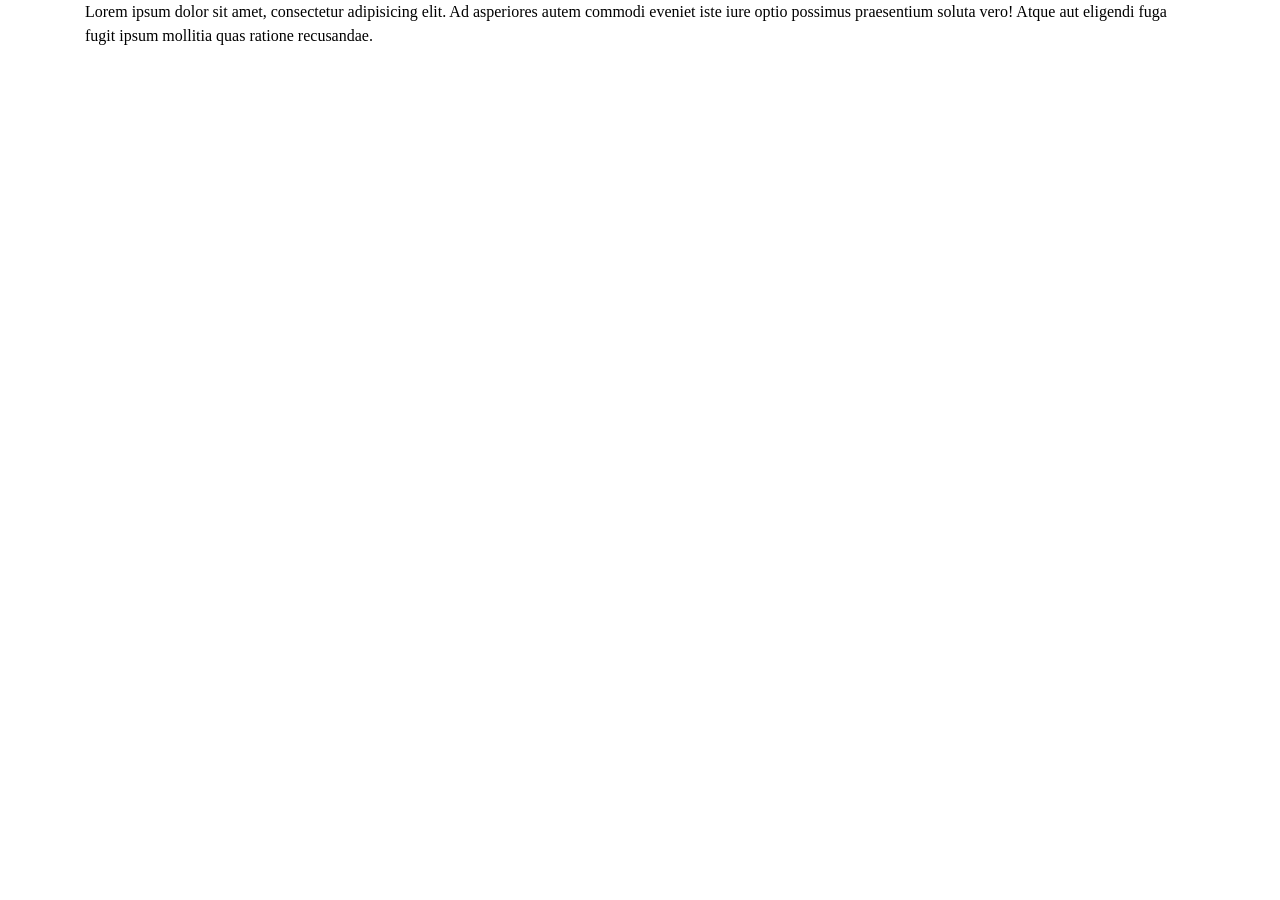
==== index.html @ f702a390 "init" ====
<!DOCTYPE html>
<html lang="en">

<head>
	<title>Index</title>
	<meta charset="utf-8">
	<meta name="viewport" content="width=device-width,minimum-scale=1,initial-scale=1,shrink-to-fit=no">
	<link rel="shortcut icon" href="">
	<link rel="apple-touch-icon-precomposed" href="">
	<meta name="theme-color" content="#2775FF">
	<meta name="keywords" content="themeforest, theme, html, template">
	<meta name="description" content="themeforest, theme, html, template">
	<link rel="stylesheet" href="assets/css/style.css">
</head>

<body>
	<main class="main-wrapper">
		<div class="container">
			<div>Lorem ipsum dolor sit amet, consectetur adipisicing elit. Ad asperiores autem commodi eveniet iste iure optio possimus praesentium soluta vero! Atque aut eligendi fuga fugit ipsum mollitia quas ratione recusandae.</div>
		</div>
	</main>
	<script src="https://ajax.googleapis.com/ajax/libs/jquery/3.6.0/jquery.min.js"></script>
	<script src="assets/js/script.js"></script>
</body>

</html>
---- assets/css/style.css ----
@charset "UTF-8";@font-face{font-family:"swiper-icons";src:url("data:application/font-woff;charset=utf-8;base64, [base64]//wADZ2x5ZgAAAywAAADMAAAD2MHtryVoZWFkAAABbAAAADAAAAA2E2+eoWhoZWEAAAGcAAAAHwAAACQC9gDzaG10eAAAAigAAAAZAAAArgJkABFsb2NhAAAC0AAAAFoAAABaFQAUGG1heHAAAAG8AAAAHwAAACAAcABAbmFtZQAAA/gAAAE5AAACXvFdBwlwb3N0AAAFNAAAAGIAAACE5s74hXjaY2BkYGAAYpf5Hu/j+W2+MnAzMYDAzaX6QjD6/4//Bxj5GA8AuRwMYGkAPywL13jaY2BkYGA88P8Agx4j+/8fQDYfA1AEBWgDAIB2BOoAeNpjYGRgYNBh4GdgYgABEMnIABJzYNADCQAACWgAsQB42mNgYfzCOIGBlYGB0YcxjYGBwR1Kf2WQZGhhYGBiYGVmgAFGBiQQkOaawtDAoMBQxXjg/wEGPcYDDA4wNUA2CCgwsAAAO4EL6gAAeNpj2M0gyAACqxgGNWBkZ2D4/wMA+xkDdgAAAHjaY2BgYGaAYBkGRgYQiAHyGMF8FgYHIM3DwMHABGQrMOgyWDLEM1T9/w8UBfEMgLzE////P/5//f/V/xv+r4eaAAeMbAxwIUYmIMHEgKYAYjUcsDAwsLKxc3BycfPw8jEQA/[base64]/uznmfPFBNODM2K7MTQ45YEAZqGP81AmGGcF3iPqOop0r1SPTaTbVkfUe4HXj97wYE+yNwWYxwWu4v1ugWHgo3S1XdZEVqWM7ET0cfnLGxWfkgR42o2PvWrDMBSFj/IHLaF0zKjRgdiVMwScNRAoWUoH78Y2icB/yIY09An6AH2Bdu/UB+yxopYshQiEvnvu0dURgDt8QeC8PDw7Fpji3fEA4z/PEJ6YOB5hKh4dj3EvXhxPqH/SKUY3rJ7srZ4FZnh1PMAtPhwP6fl2PMJMPDgeQ4rY8YT6Gzao0eAEA409DuggmTnFnOcSCiEiLMgxCiTI6Cq5DZUd3Qmp10vO0LaLTd2cjN4fOumlc7lUYbSQcZFkutRG7g6JKZKy0RmdLY680CDnEJ+UMkpFFe1RN7nxdVpXrC4aTtnaurOnYercZg2YVmLN/d/gczfEimrE/fs/bOuq29Zmn8tloORaXgZgGa78yO9/cnXm2BpaGvq25Dv9S4E9+5SIc9PqupJKhYFSSl47+Qcr1mYNAAAAeNptw0cKwkAAAMDZJA8Q7OUJvkLsPfZ6zFVERPy8qHh2YER+3i/BP83vIBLLySsoKimrqKqpa2hp6+jq6RsYGhmbmJqZSy0sraxtbO3sHRydnEMU4uR6yx7JJXveP7WrDycAAAAAAAH//wACeNpjYGRgYOABYhkgZgJCZgZNBkYGLQZtIJsFLMYAAAw3ALgAeNolizEKgDAQBCchRbC2sFER0YD6qVQiBCv/H9ezGI6Z5XBAw8CBK/m5iQQVauVbXLnOrMZv2oLdKFa8Pjuru2hJzGabmOSLzNMzvutpB3N42mNgZGBg4GKQYzBhYMxJLMlj4GBgAYow/P/PAJJhLM6sSoWKfWCAAwDAjgbRAAB42mNgYGBkAIIbCZo5IPrmUn0hGA0AO8EFTQAA") format("woff");font-weight:400;font-style:normal}:root{--swiper-theme-color:#007aff}.swiper,.swiper-wrapper{position:relative;z-index:1}.swiper{margin-left:auto;margin-right:auto;overflow:hidden;list-style:none;padding:0}.swiper-vertical>.swiper-wrapper{flex-direction:column}.swiper-wrapper{width:100%;height:100%;display:flex;transition-property:transform;box-sizing:content-box}.swiper-android .swiper-slide,.swiper-wrapper{transform:translate3d(0,0,0)}.swiper-pointer-events{touch-action:pan-y}.swiper-pointer-events.swiper-vertical{touch-action:pan-x}.swiper-slide{flex-shrink:0;width:100%;height:100%;position:relative;transition-property:transform}.swiper-slide-invisible-blank{visibility:hidden}.swiper-autoheight,.swiper-autoheight .swiper-slide{height:auto}.swiper-autoheight .swiper-wrapper{align-items:flex-start;transition-property:transform,height}.swiper-3d,.swiper-3d.swiper-css-mode .swiper-wrapper{perspective:1200px}.swiper-3d .swiper-cube-shadow,.swiper-3d .swiper-slide,.swiper-3d .swiper-slide-shadow,.swiper-3d .swiper-slide-shadow-bottom,.swiper-3d .swiper-slide-shadow-left,.swiper-3d .swiper-slide-shadow-right,.swiper-3d .swiper-slide-shadow-top,.swiper-3d .swiper-wrapper{transform-style:preserve-3d}.swiper-3d .swiper-slide-shadow,.swiper-3d .swiper-slide-shadow-bottom,.swiper-3d .swiper-slide-shadow-left,.swiper-3d .swiper-slide-shadow-right,.swiper-3d .swiper-slide-shadow-top{position:absolute;left:0;top:0;width:100%;height:100%;pointer-events:none;z-index:10}.swiper-3d .swiper-slide-shadow{background:rgba(0,0,0,.15)}.swiper-3d .swiper-slide-shadow-left{background-image:linear-gradient(to left,rgba(0,0,0,.5),transparent)}.swiper-3d .swiper-slide-shadow-right{background-image:linear-gradient(to right,rgba(0,0,0,.5),transparent)}.swiper-3d .swiper-slide-shadow-top{background-image:linear-gradient(to top,rgba(0,0,0,.5),transparent)}.swiper-3d .swiper-slide-shadow-bottom{background-image:linear-gradient(to bottom,rgba(0,0,0,.5),transparent)}.swiper-css-mode>.swiper-wrapper{overflow:auto;scrollbar-width:none;-ms-overflow-style:none}.swiper-css-mode>.swiper-wrapper::-webkit-scrollbar{display:none}.swiper-css-mode>.swiper-wrapper>.swiper-slide{scroll-snap-align:start start}.swiper-horizontal.swiper-css-mode>.swiper-wrapper{-webkit-scroll-snap-type:x mandatory;-ms-scroll-snap-type:x mandatory;scroll-snap-type:x mandatory}.swiper-vertical.swiper-css-mode>.swiper-wrapper{-webkit-scroll-snap-type:y mandatory;-ms-scroll-snap-type:y mandatory;scroll-snap-type:y mandatory}.swiper-centered>.swiper-wrapper::before{content:"";flex-shrink:0;order:9999}.swiper-centered.swiper-horizontal>.swiper-wrapper>.swiper-slide:first-child{-webkit-margin-start:var(--swiper-centered-offset-before);margin-inline-start:var(--swiper-centered-offset-before)}.swiper-centered.swiper-horizontal>.swiper-wrapper::before{height:100%;width:var(--swiper-centered-offset-after)}.swiper-centered.swiper-vertical>.swiper-wrapper>.swiper-slide:first-child{-webkit-margin-before:var(--swiper-centered-offset-before);margin-block-start:var(--swiper-centered-offset-before)}.swiper-centered.swiper-vertical>.swiper-wrapper::before{width:100%;height:var(--swiper-centered-offset-after)}.swiper-centered>.swiper-wrapper>.swiper-slide{scroll-snap-align:center center}.container,.container-fluid,.container-lg,.container-md,.container-sm,.container-xl{width:100%;padding-right:15px;padding-left:15px;margin-right:auto;margin-left:auto}@media (min-width:576px){.container,.container-sm{max-width:540px}}@media (min-width:768px){.container,.container-md,.container-sm{max-width:720px}}@media (min-width:992px){.container,.container-lg,.container-md,.container-sm{max-width:960px}}@media (min-width:1200px){.container,.container-lg,.container-md,.container-sm,.container-xl{max-width:1140px}}.row{display:flex;flex-wrap:wrap;margin-right:-15px;margin-left:-15px}.no-gutters{margin-right:0;margin-left:0}.no-gutters>.col,.no-gutters>[class*=col-]{padding-right:0;padding-left:0}.col,.col-lg,.col-lg-1,.col-lg-10,.col-lg-11,.col-lg-12,.col-lg-2,.col-lg-3,.col-lg-4,.col-lg-5,.col-lg-6,.col-lg-7,.col-lg-8,.col-lg-9,.col-lg-auto,.col-md,.col-md-1,.col-md-10,.col-md-11,.col-md-12,.col-md-2,.col-md-3,.col-md-4,.col-md-5,.col-md-6,.col-md-7,.col-md-8,.col-md-9,.col-md-auto,.col-sm,.col-sm-1,.col-sm-10,.col-sm-11,.col-sm-12,.col-sm-2,.col-sm-3,.col-sm-4,.col-sm-5,.col-sm-6,.col-sm-7,.col-sm-8,.col-sm-9,.col-sm-auto,.col-xl,.col-xl-1,.col-xl-10,.col-xl-11,.col-xl-12,.col-xl-2,.col-xl-3,.col-xl-4,.col-xl-5,.col-xl-6,.col-xl-7,.col-xl-8,.col-xl-9,.col-xl-auto{position:relative;width:100%;padding-right:15px;padding-left:15px}.col-auto{position:relative;padding-right:15px;padding-left:15px}.col-1,.col-10,.col-11,.col-12,.col-2,.col-3,.col-4,.col-5,.col-6,.col-7,.col-8,.col-9{position:relative;width:100%;padding-right:15px;padding-left:15px}.col{flex-basis:0;flex-grow:1;max-width:100%}.row-cols-1>*{flex:0 0 100%;max-width:100%}.row-cols-2>*{flex:0 0 50%;max-width:50%}.row-cols-3>*{flex:0 0 33.3333333333%;max-width:33.3333333333%}.row-cols-4>*{flex:0 0 25%;max-width:25%}.row-cols-5>*{flex:0 0 20%;max-width:20%}.row-cols-6>*{flex:0 0 16.6666666667%;max-width:16.6666666667%}.col-auto{flex:0 0 auto;width:auto;max-width:100%}.col-1{flex:0 0 8.33333333%;max-width:8.33333333%}.col-2{flex:0 0 16.66666667%;max-width:16.66666667%}.col-3{flex:0 0 25%;max-width:25%}.col-4{flex:0 0 33.33333333%;max-width:33.33333333%}.col-5{flex:0 0 41.66666667%;max-width:41.66666667%}.col-6{flex:0 0 50%;max-width:50%}.col-7{flex:0 0 58.33333333%;max-width:58.33333333%}.col-8{flex:0 0 66.66666667%;max-width:66.66666667%}.col-9{flex:0 0 75%;max-width:75%}.col-10{flex:0 0 83.33333333%;max-width:83.33333333%}.col-11{flex:0 0 91.66666667%;max-width:91.66666667%}.col-12{flex:0 0 100%;max-width:100%}.order-first{order:-1}.order-last{order:13}.order-0{order:0}.order-1{order:1}.order-2{order:2}.order-3{order:3}.order-4{order:4}.order-5{order:5}.order-6{order:6}.order-7{order:7}.order-8{order:8}.order-9{order:9}.order-10{order:10}.order-11{order:11}.order-12{order:12}.offset-1{margin-left:8.33333333%}.offset-2{margin-left:16.66666667%}.offset-3{margin-left:25%}.offset-4{margin-left:33.33333333%}.offset-5{margin-left:41.66666667%}.offset-6{margin-left:50%}.offset-7{margin-left:58.33333333%}.offset-8{margin-left:66.66666667%}.offset-9{margin-left:75%}.offset-10{margin-left:83.33333333%}.offset-11{margin-left:91.66666667%}@media (min-width:576px){.col-sm{flex-basis:0;flex-grow:1;max-width:100%}.row-cols-sm-1>*{flex:0 0 100%;max-width:100%}.row-cols-sm-2>*{flex:0 0 50%;max-width:50%}.row-cols-sm-3>*{flex:0 0 33.3333333333%;max-width:33.3333333333%}.row-cols-sm-4>*{flex:0 0 25%;max-width:25%}.row-cols-sm-5>*{flex:0 0 20%;max-width:20%}.row-cols-sm-6>*{flex:0 0 16.6666666667%;max-width:16.6666666667%}.col-sm-auto{flex:0 0 auto;width:auto;max-width:100%}.col-sm-1{flex:0 0 8.33333333%;max-width:8.33333333%}.col-sm-2{flex:0 0 16.66666667%;max-width:16.66666667%}.col-sm-3{flex:0 0 25%;max-width:25%}.col-sm-4{flex:0 0 33.33333333%;max-width:33.33333333%}.col-sm-5{flex:0 0 41.66666667%;max-width:41.66666667%}.col-sm-6{flex:0 0 50%;max-width:50%}.col-sm-7{flex:0 0 58.33333333%;max-width:58.33333333%}.col-sm-8{flex:0 0 66.66666667%;max-width:66.66666667%}.col-sm-9{flex:0 0 75%;max-width:75%}.col-sm-10{flex:0 0 83.33333333%;max-width:83.33333333%}.col-sm-11{flex:0 0 91.66666667%;max-width:91.66666667%}.col-sm-12{flex:0 0 100%;max-width:100%}.order-sm-first{order:-1}.order-sm-last{order:13}.order-sm-0{order:0}.order-sm-1{order:1}.order-sm-2{order:2}.order-sm-3{order:3}.order-sm-4{order:4}.order-sm-5{order:5}.order-sm-6{order:6}.order-sm-7{order:7}.order-sm-8{order:8}.order-sm-9{order:9}.order-sm-10{order:10}.order-sm-11{order:11}.order-sm-12{order:12}.offset-sm-0{margin-left:0}.offset-sm-1{margin-left:8.33333333%}.offset-sm-2{margin-left:16.66666667%}.offset-sm-3{margin-left:25%}.offset-sm-4{margin-left:33.33333333%}.offset-sm-5{margin-left:41.66666667%}.offset-sm-6{margin-left:50%}.offset-sm-7{margin-left:58.33333333%}.offset-sm-8{margin-left:66.66666667%}.offset-sm-9{margin-left:75%}.offset-sm-10{margin-left:83.33333333%}.offset-sm-11{margin-left:91.66666667%}}@media (min-width:768px){.col-md{flex-basis:0;flex-grow:1;max-width:100%}.row-cols-md-1>*{flex:0 0 100%;max-width:100%}.row-cols-md-2>*{flex:0 0 50%;max-width:50%}.row-cols-md-3>*{flex:0 0 33.3333333333%;max-width:33.3333333333%}.row-cols-md-4>*{flex:0 0 25%;max-width:25%}.row-cols-md-5>*{flex:0 0 20%;max-width:20%}.row-cols-md-6>*{flex:0 0 16.6666666667%;max-width:16.6666666667%}.col-md-auto{flex:0 0 auto;width:auto;max-width:100%}.col-md-1{flex:0 0 8.33333333%;max-width:8.33333333%}.col-md-2{flex:0 0 16.66666667%;max-width:16.66666667%}.col-md-3{flex:0 0 25%;max-width:25%}.col-md-4{flex:0 0 33.33333333%;max-width:33.33333333%}.col-md-5{flex:0 0 41.66666667%;max-width:41.66666667%}.col-md-6{flex:0 0 50%;max-width:50%}.col-md-7{flex:0 0 58.33333333%;max-width:58.33333333%}.col-md-8{flex:0 0 66.66666667%;max-width:66.66666667%}.col-md-9{flex:0 0 75%;max-width:75%}.col-md-10{flex:0 0 83.33333333%;max-width:83.33333333%}.col-md-11{flex:0 0 91.66666667%;max-width:91.66666667%}.col-md-12{flex:0 0 100%;max-width:100%}.order-md-first{order:-1}.order-md-last{order:13}.order-md-0{order:0}.order-md-1{order:1}.order-md-2{order:2}.order-md-3{order:3}.order-md-4{order:4}.order-md-5{order:5}.order-md-6{order:6}.order-md-7{order:7}.order-md-8{order:8}.order-md-9{order:9}.order-md-10{order:10}.order-md-11{order:11}.order-md-12{order:12}.offset-md-0{margin-left:0}.offset-md-1{margin-left:8.33333333%}.offset-md-2{margin-left:16.66666667%}.offset-md-3{margin-left:25%}.offset-md-4{margin-left:33.33333333%}.offset-md-5{margin-left:41.66666667%}.offset-md-6{margin-left:50%}.offset-md-7{margin-left:58.33333333%}.offset-md-8{margin-left:66.66666667%}.offset-md-9{margin-left:75%}.offset-md-10{margin-left:83.33333333%}.offset-md-11{margin-left:91.66666667%}}@media (min-width:992px){.col-lg{flex-basis:0;flex-grow:1;max-width:100%}.row-cols-lg-1>*{flex:0 0 100%;max-width:100%}.row-cols-lg-2>*{flex:0 0 50%;max-width:50%}.row-cols-lg-3>*{flex:0 0 33.3333333333%;max-width:33.3333333333%}.row-cols-lg-4>*{flex:0 0 25%;max-width:25%}.row-cols-lg-5>*{flex:0 0 20%;max-width:20%}.row-cols-lg-6>*{flex:0 0 16.6666666667%;max-width:16.6666666667%}.col-lg-auto{flex:0 0 auto;width:auto;max-width:100%}.col-lg-1{flex:0 0 8.33333333%;max-width:8.33333333%}.col-lg-2{flex:0 0 16.66666667%;max-width:16.66666667%}.col-lg-3{flex:0 0 25%;max-width:25%}.col-lg-4{flex:0 0 33.33333333%;max-width:33.33333333%}.col-lg-5{flex:0 0 41.66666667%;max-width:41.66666667%}.col-lg-6{flex:0 0 50%;max-width:50%}.col-lg-7{flex:0 0 58.33333333%;max-width:58.33333333%}.col-lg-8{flex:0 0 66.66666667%;max-width:66.66666667%}.col-lg-9{flex:0 0 75%;max-width:75%}.col-lg-10{flex:0 0 83.33333333%;max-width:83.33333333%}.col-lg-11{flex:0 0 91.66666667%;max-width:91.66666667%}.col-lg-12{flex:0 0 100%;max-width:100%}.order-lg-first{order:-1}.order-lg-last{order:13}.order-lg-0{order:0}.order-lg-1{order:1}.order-lg-2{order:2}.order-lg-3{order:3}.order-lg-4{order:4}.order-lg-5{order:5}.order-lg-6{order:6}.order-lg-7{order:7}.order-lg-8{order:8}.order-lg-9{order:9}.order-lg-10{order:10}.order-lg-11{order:11}.order-lg-12{order:12}.offset-lg-0{margin-left:0}.offset-lg-1{margin-left:8.33333333%}.offset-lg-2{margin-left:16.66666667%}.offset-lg-3{margin-left:25%}.offset-lg-4{margin-left:33.33333333%}.offset-lg-5{margin-left:41.66666667%}.offset-lg-6{margin-left:50%}.offset-lg-7{margin-left:58.33333333%}.offset-lg-8{margin-left:66.66666667%}.offset-lg-9{margin-left:75%}.offset-lg-10{margin-left:83.33333333%}.offset-lg-11{margin-left:91.66666667%}}@media (min-width:1200px){.col-xl{flex-basis:0;flex-grow:1;max-width:100%}.row-cols-xl-1>*{flex:0 0 100%;max-width:100%}.row-cols-xl-2>*{flex:0 0 50%;max-width:50%}.row-cols-xl-3>*{flex:0 0 33.3333333333%;max-width:33.3333333333%}.row-cols-xl-4>*{flex:0 0 25%;max-width:25%}.row-cols-xl-5>*{flex:0 0 20%;max-width:20%}.row-cols-xl-6>*{flex:0 0 16.6666666667%;max-width:16.6666666667%}.col-xl-auto{flex:0 0 auto;width:auto;max-width:100%}.col-xl-1{flex:0 0 8.33333333%;max-width:8.33333333%}.col-xl-2{flex:0 0 16.66666667%;max-width:16.66666667%}.col-xl-3{flex:0 0 25%;max-width:25%}.col-xl-4{flex:0 0 33.33333333%;max-width:33.33333333%}.col-xl-5{flex:0 0 41.66666667%;max-width:41.66666667%}.col-xl-6{flex:0 0 50%;max-width:50%}.col-xl-7{flex:0 0 58.33333333%;max-width:58.33333333%}.col-xl-8{flex:0 0 66.66666667%;max-width:66.66666667%}.col-xl-9{flex:0 0 75%;max-width:75%}.col-xl-10{flex:0 0 83.33333333%;max-width:83.33333333%}.col-xl-11{flex:0 0 91.66666667%;max-width:91.66666667%}.col-xl-12{flex:0 0 100%;max-width:100%}.order-xl-first{order:-1}.order-xl-last{order:13}.order-xl-0{order:0}.order-xl-1{order:1}.order-xl-2{order:2}.order-xl-3{order:3}.order-xl-4{order:4}.order-xl-5{order:5}.order-xl-6{order:6}.order-xl-7{order:7}.order-xl-8{order:8}.order-xl-9{order:9}.order-xl-10{order:10}.order-xl-11{order:11}.order-xl-12{order:12}.offset-xl-0{margin-left:0}.offset-xl-1{margin-left:8.33333333%}.offset-xl-2{margin-left:16.66666667%}.offset-xl-3{margin-left:25%}.offset-xl-4{margin-left:33.33333333%}.offset-xl-5{margin-left:41.66666667%}.offset-xl-6{margin-left:50%}.offset-xl-7{margin-left:58.33333333%}.offset-xl-8{margin-left:66.66666667%}.offset-xl-9{margin-left:75%}.offset-xl-10{margin-left:83.33333333%}.offset-xl-11{margin-left:91.66666667%}}.align-baseline{vertical-align:baseline!important}.align-top{vertical-align:top!important}.align-middle{vertical-align:middle!important}.align-bottom{vertical-align:bottom!important}.align-text-bottom{vertical-align:text-bottom!important}.align-text-top{vertical-align:text-top!important}.clearfix::after{display:block;clear:both;content:""}.d-none{display:none!important}.d-inline{display:inline!important}.d-inline-block{display:inline-block!important}.d-block{display:block!important}.d-table{display:table!important}.d-table-row{display:table-row!important}.d-table-cell{display:table-cell!important}.d-flex{display:flex!important}.d-inline-flex{display:inline-flex!important}@media (min-width:576px){.d-sm-none{display:none!important}.d-sm-inline{display:inline!important}.d-sm-inline-block{display:inline-block!important}.d-sm-block{display:block!important}.d-sm-table{display:table!important}.d-sm-table-row{display:table-row!important}.d-sm-table-cell{display:table-cell!important}.d-sm-flex{display:flex!important}.d-sm-inline-flex{display:inline-flex!important}}@media (min-width:768px){.d-md-none{display:none!important}.d-md-inline{display:inline!important}.d-md-inline-block{display:inline-block!important}.d-md-block{display:block!important}.d-md-table{display:table!important}.d-md-table-row{display:table-row!important}.d-md-table-cell{display:table-cell!important}.d-md-flex{display:flex!important}.d-md-inline-flex{display:inline-flex!important}}@media (min-width:992px){.d-lg-none{display:none!important}.d-lg-inline{display:inline!important}.d-lg-inline-block{display:inline-block!important}.d-lg-block{display:block!important}.d-lg-table{display:table!important}.d-lg-table-row{display:table-row!important}.d-lg-table-cell{display:table-cell!important}.d-lg-flex{display:flex!important}.d-lg-inline-flex{display:inline-flex!important}}@media (min-width:1200px){.d-xl-none{display:none!important}.d-xl-inline{display:inline!important}.d-xl-inline-block{display:inline-block!important}.d-xl-block{display:block!important}.d-xl-table{display:table!important}.d-xl-table-row{display:table-row!important}.d-xl-table-cell{display:table-cell!important}.d-xl-flex{display:flex!important}.d-xl-inline-flex{display:inline-flex!important}}@media print{.d-print-none{display:none!important}.d-print-inline{display:inline!important}.d-print-inline-block{display:inline-block!important}.d-print-block{display:block!important}.d-print-table{display:table!important}.d-print-table-row{display:table-row!important}.d-print-table-cell{display:table-cell!important}.d-print-flex{display:flex!important}.d-print-inline-flex{display:inline-flex!important}}.flex-row{flex-direction:row!important}.flex-column{flex-direction:column!important}.flex-row-reverse{flex-direction:row-reverse!important}.flex-column-reverse{flex-direction:column-reverse!important}.flex-wrap{flex-wrap:wrap!important}.flex-nowrap{flex-wrap:nowrap!important}.flex-wrap-reverse{flex-wrap:wrap-reverse!important}.flex-fill{flex:1 1 auto!important}.flex-grow-0{flex-grow:0!important}.flex-grow-1{flex-grow:1!important}.flex-shrink-0{flex-shrink:0!important}.flex-shrink-1{flex-shrink:1!important}.justify-content-start{justify-content:flex-start!important}.justify-content-end{justify-content:flex-end!important}.justify-content-center{justify-content:center!important}.justify-content-between{justify-content:space-between!important}.justify-content-around{justify-content:space-around!important}.align-items-start{align-items:flex-start!important}.align-items-end{align-items:flex-end!important}.align-items-center{align-items:center!important}.align-items-baseline{align-items:baseline!important}.align-items-stretch{align-items:stretch!important}.align-content-start{align-content:flex-start!important}.align-content-end{align-content:flex-end!important}.align-content-center{align-content:center!important}.align-content-between{align-content:space-between!important}.align-content-around{align-content:space-around!important}.align-content-stretch{align-content:stretch!important}.align-self-auto{align-self:auto!important}.align-self-start{align-self:flex-start!important}.align-self-end{align-self:flex-end!important}.align-self-center{align-self:center!important}.align-self-baseline{align-self:baseline!important}.align-self-stretch{align-self:stretch!important}@media (min-width:576px){.flex-sm-row{flex-direction:row!important}.flex-sm-column{flex-direction:column!important}.flex-sm-row-reverse{flex-direction:row-reverse!important}.flex-sm-column-reverse{flex-direction:column-reverse!important}.flex-sm-wrap{flex-wrap:wrap!important}.flex-sm-nowrap{flex-wrap:nowrap!important}.flex-sm-wrap-reverse{flex-wrap:wrap-reverse!important}.flex-sm-fill{flex:1 1 auto!important}.flex-sm-grow-0{flex-grow:0!important}.flex-sm-grow-1{flex-grow:1!important}.flex-sm-shrink-0{flex-shrink:0!important}.flex-sm-shrink-1{flex-shrink:1!important}.justify-content-sm-start{justify-content:flex-start!important}.justify-content-sm-end{justify-content:flex-end!important}.justify-content-sm-center{justify-content:center!important}.justify-content-sm-between{justify-content:space-between!important}.justify-content-sm-around{justify-content:space-around!important}.align-items-sm-start{align-items:flex-start!important}.align-items-sm-end{align-items:flex-end!important}.align-items-sm-center{align-items:center!important}.align-items-sm-baseline{align-items:baseline!important}.align-items-sm-stretch{align-items:stretch!important}.align-content-sm-start{align-content:flex-start!important}.align-content-sm-end{align-content:flex-end!important}.align-content-sm-center{align-content:center!important}.align-content-sm-between{align-content:space-between!important}.align-content-sm-around{align-content:space-around!important}.align-content-sm-stretch{align-content:stretch!important}.align-self-sm-auto{align-self:auto!important}.align-self-sm-start{align-self:flex-start!important}.align-self-sm-end{align-self:flex-end!important}.align-self-sm-center{align-self:center!important}.align-self-sm-baseline{align-self:baseline!important}.align-self-sm-stretch{align-self:stretch!important}}@media (min-width:768px){.flex-md-row{flex-direction:row!important}.flex-md-column{flex-direction:column!important}.flex-md-row-reverse{flex-direction:row-reverse!important}.flex-md-column-reverse{flex-direction:column-reverse!important}.flex-md-wrap{flex-wrap:wrap!important}.flex-md-nowrap{flex-wrap:nowrap!important}.flex-md-wrap-reverse{flex-wrap:wrap-reverse!important}.flex-md-fill{flex:1 1 auto!important}.flex-md-grow-0{flex-grow:0!important}.flex-md-grow-1{flex-grow:1!important}.flex-md-shrink-0{flex-shrink:0!important}.flex-md-shrink-1{flex-shrink:1!important}.justify-content-md-start{justify-content:flex-start!important}.justify-content-md-end{justify-content:flex-end!important}.justify-content-md-center{justify-content:center!important}.justify-content-md-between{justify-content:space-between!important}.justify-content-md-around{justify-content:space-around!important}.align-items-md-start{align-items:flex-start!important}.align-items-md-end{align-items:flex-end!important}.align-items-md-center{align-items:center!important}.align-items-md-baseline{align-items:baseline!important}.align-items-md-stretch{align-items:stretch!important}.align-content-md-start{align-content:flex-start!important}.align-content-md-end{align-content:flex-end!important}.align-content-md-center{align-content:center!important}.align-content-md-between{align-content:space-between!important}.align-content-md-around{align-content:space-around!important}.align-content-md-stretch{align-content:stretch!important}.align-self-md-auto{align-self:auto!important}.align-self-md-start{align-self:flex-start!important}.align-self-md-end{align-self:flex-end!important}.align-self-md-center{align-self:center!important}.align-self-md-baseline{align-self:baseline!important}.align-self-md-stretch{align-self:stretch!important}}@media (min-width:992px){.flex-lg-row{flex-direction:row!important}.flex-lg-column{flex-direction:column!important}.flex-lg-row-reverse{flex-direction:row-reverse!important}.flex-lg-column-reverse{flex-direction:column-reverse!important}.flex-lg-wrap{flex-wrap:wrap!important}.flex-lg-nowrap{flex-wrap:nowrap!important}.flex-lg-wrap-reverse{flex-wrap:wrap-reverse!important}.flex-lg-fill{flex:1 1 auto!important}.flex-lg-grow-0{flex-grow:0!important}.flex-lg-grow-1{flex-grow:1!important}.flex-lg-shrink-0{flex-shrink:0!important}.flex-lg-shrink-1{flex-shrink:1!important}.justify-content-lg-start{justify-content:flex-start!important}.justify-content-lg-end{justify-content:flex-end!important}.justify-content-lg-center{justify-content:center!important}.justify-content-lg-between{justify-content:space-between!important}.justify-content-lg-around{justify-content:space-around!important}.align-items-lg-start{align-items:flex-start!important}.align-items-lg-end{align-items:flex-end!important}.align-items-lg-center{align-items:center!important}.align-items-lg-baseline{align-items:baseline!important}.align-items-lg-stretch{align-items:stretch!important}.align-content-lg-start{align-content:flex-start!important}.align-content-lg-end{align-content:flex-end!important}.align-content-lg-center{align-content:center!important}.align-content-lg-between{align-content:space-between!important}.align-content-lg-around{align-content:space-around!important}.align-content-lg-stretch{align-content:stretch!important}.align-self-lg-auto{align-self:auto!important}.align-self-lg-start{align-self:flex-start!important}.align-self-lg-end{align-self:flex-end!important}.align-self-lg-center{align-self:center!important}.align-self-lg-baseline{align-self:baseline!important}.align-self-lg-stretch{align-self:stretch!important}}@media (min-width:1200px){.flex-xl-row{flex-direction:row!important}.flex-xl-column{flex-direction:column!important}.flex-xl-row-reverse{flex-direction:row-reverse!important}.flex-xl-column-reverse{flex-direction:column-reverse!important}.flex-xl-wrap{flex-wrap:wrap!important}.flex-xl-nowrap{flex-wrap:nowrap!important}.flex-xl-wrap-reverse{flex-wrap:wrap-reverse!important}.flex-xl-fill{flex:1 1 auto!important}.flex-xl-grow-0{flex-grow:0!important}.flex-xl-grow-1{flex-grow:1!important}.flex-xl-shrink-0{flex-shrink:0!important}.flex-xl-shrink-1{flex-shrink:1!important}.justify-content-xl-start{justify-content:flex-start!important}.justify-content-xl-end{justify-content:flex-end!important}.justify-content-xl-center{justify-content:center!important}.justify-content-xl-between{justify-content:space-between!important}.justify-content-xl-around{justify-content:space-around!important}.align-items-xl-start{align-items:flex-start!important}.align-items-xl-end{align-items:flex-end!important}.align-items-xl-center{align-items:center!important}.align-items-xl-baseline{align-items:baseline!important}.align-items-xl-stretch{align-items:stretch!important}.align-content-xl-start{align-content:flex-start!important}.align-content-xl-end{align-content:flex-end!important}.align-content-xl-center{align-content:center!important}.align-content-xl-between{align-content:space-between!important}.align-content-xl-around{align-content:space-around!important}.align-content-xl-stretch{align-content:stretch!important}.align-self-xl-auto{align-self:auto!important}.align-self-xl-start{align-self:flex-start!important}.align-self-xl-end{align-self:flex-end!important}.align-self-xl-center{align-self:center!important}.align-self-xl-baseline{align-self:baseline!important}.align-self-xl-stretch{align-self:stretch!important}}.float-left{float:left!important}.float-right{float:right!important}.float-none{float:none!important}@media (min-width:576px){.float-sm-left{float:left!important}.float-sm-right{float:right!important}.float-sm-none{float:none!important}}@media (min-width:768px){.float-md-left{float:left!important}.float-md-right{float:right!important}.float-md-none{float:none!important}}@media (min-width:992px){.float-lg-left{float:left!important}.float-lg-right{float:right!important}.float-lg-none{float:none!important}}@media (min-width:1200px){.float-xl-left{float:left!important}.float-xl-right{float:right!important}.float-xl-none{float:none!important}}.overflow-auto{overflow:auto!important}.overflow-hidden{overflow:hidden!important}.position-static{position:static!important}.position-relative{position:relative!important}.position-absolute{position:absolute!important}.position-fixed{position:fixed!important}.position-sticky{position:-webkit-sticky!important;position:sticky!important}.fixed-bottom,.fixed-top{position:fixed;right:0;left:0;z-index:1030}.fixed-top{top:0}.fixed-bottom{bottom:0}@supports ((position:-webkit-sticky) or (position:sticky)){.sticky-top{position:-webkit-sticky;position:sticky;top:0;z-index:1020}}.w-25{width:25%!important}.w-50{width:50%!important}.w-75{width:75%!important}.w-100{width:100%!important}.w-auto{width:auto!important}.h-25{height:25%!important}.h-50{height:50%!important}.h-75{height:75%!important}.h-100{height:100%!important}.h-auto{height:auto!important}.mw-100{max-width:100%!important}.mh-100{max-height:100%!important}.min-vw-100{min-width:100vw!important}.min-vh-100{min-height:100vh!important}.vw-100{width:100vw!important}.vh-100{height:100vh!important}.text-wrap{white-space:normal!important}.text-nowrap{white-space:nowrap!important}.text-truncate{overflow:hidden;text-overflow:ellipsis;white-space:nowrap}.text-left{text-align:left!important}.text-right{text-align:right!important}.text-center{text-align:center!important}.text-justify{text-align:justify!important}@media (min-width:576px){.text-sm-left{text-align:left!important}.text-sm-right{text-align:right!important}.text-sm-center{text-align:center!important}.text-sm-justify{text-align:justify!important}}@media (min-width:768px){.text-md-left{text-align:left!important}.text-md-right{text-align:right!important}.text-md-center{text-align:center!important}.text-md-justify{text-align:justify!important}}@media (min-width:992px){.text-lg-left{text-align:left!important}.text-lg-right{text-align:right!important}.text-lg-center{text-align:center!important}.text-lg-justify{text-align:justify!important}}@media (min-width:1200px){.text-xl-left{text-align:left!important}.text-xl-right{text-align:right!important}.text-xl-center{text-align:center!important}.text-xl-justify{text-align:justify!important}}.text-lowercase{text-transform:lowercase!important}.text-uppercase{text-transform:uppercase!important}.text-capitalize{text-transform:capitalize!important}.text-hide{font:0/0 a;color:transparent;text-shadow:none;background-color:transparent;border:0}.text-decoration-none{text-decoration:none!important}.text-break{word-break:break-word!important;overflow-wrap:break-word!important}.text-reset{color:inherit!important}.visible{visibility:visible!important}.invisible{visibility:hidden!important}.h1,.h2,.h3,.h4,.h5,.h6,h1,h2,h3,h4,h5,h6{clear:both;margin:0 0 15px;padding:20px 0 0;line-height:1.25;font-weight:700}.h1:first-child,.h2:first-child,.h3:first-child,.h4:first-child,.h5:first-child,.h6:first-child,h1:first-child,h2:first-child,h3:first-child,h4:first-child,h5:first-child,h6:first-child{padding-top:0}.h1,h1{font-size:3rem}.h2,h2{font-size:2.375rem}.h3,h3{font-size:2rem}.h4,h4{font-size:1.75rem}.h5,h5{font-size:1.5rem}.h6,h6{font-size:1.25rem}*,::after,::before{box-sizing:border-box}@media (prefers-reduced-motion:no-preference){:root{scroll-behavior:smooth}}body{font-family:"Open Sans";font-size:1rem;line-height:1.5;font-weight:400;color:#000;background-color:#fff;margin:0;-webkit-font-smoothing:antialiased;-moz-osx-font-smoothing:grayscale;-webkit-text-size-adjust:100%;-webkit-tap-highlight-color:transparent}hr{margin:0;color:inherit;background-color:currentColor;border:0;opacity:.25}hr:not([size]){height:1px}p{margin-top:0}abbr[data-bs-original-title],abbr[title]{-webkit-text-decoration:underline dotted;text-decoration:underline dotted;cursor:help;-webkit-text-decoration-skip-ink:none;text-decoration-skip-ink:none}address{margin-bottom:1rem;font-style:normal;line-height:inherit}ol,ul{padding:0}ul{margin:0 0 25px 20px;list-style:disc}ul ul{list-style-type:circle}ul ul ul{list-style-type:square}ol{margin:0 0 25px 25px}dl,p{margin-bottom:20px}dd{margin:0 20px 20px}dt{font-weight:700}blockquote,q{padding:0 0 0 40px;position:relative;display:block}blockquote:before,q:before{content:"”";position:absolute;left:0;top:0;font-size:2.25rem;line-height:1.1;font-weight:700;color:#007bff}b,strong{font-weight:bolder}small{font-size:.875rem}mark{padding:.2em;background-color:#fcf8e3}sub,sup{position:relative;font-size:.75rem;line-height:0;vertical-align:baseline}sub{bottom:-4px}sup{top:-8px}a{color:#2775ff;text-decoration:none}a:focus{outline:0}a:focus,a:hover{color:#2775ff;text-decoration:underline}a:not([href]):not([class]),a:not([href]):not([class]):hover{color:inherit;text-decoration:none}pre{background-color:#eee;line-height:1.5;max-width:100%;padding:15px;text-align:left;display:block;margin-top:0;margin-bottom:15px;overflow:auto}[dir=rtl] pre{text-align:right}code,kbd,pre,samp{font-family:SFMono-Regular,Menlo,Monaco,Consolas,"Liberation Mono","Courier New",monospace;direction:ltr;unicode-bidi:bidi-override}code,pre{font-size:.875rem}code{color:#d63384;word-wrap:break-word;display:inline-block;padding:3px 10px;border-radius:3px}kbd,samp{font-size:1rem}pre code{font-size:inherit;word-break:normal}a>code,pre code{color:inherit}kbd{padding:.2rem .4rem;font-size:.875em;color:#fff;background-color:#212529;border-radius:.2rem;padding:2px 5px;border-radius:4px}kbd kbd{padding:0;font-size:1em;font-weight:700}figure{margin:0 0 15px}img,svg{vertical-align:middle}table{caption-side:bottom;border-collapse:collapse;width:100%;border:0;box-shadow:0 4px 10px rgba(0,0,0,.1);margin:15px 0 25px}table caption{caption-side:top;text-align:center;padding-top:0;padding-bottom:10px;color:#6c757d}code,table tfoot,table thead{background-color:#f9f9f9}table tbody tr{border-bottom:1px solid #eee}table tbody tr:last-child{border-bottom:none}table td,table th{padding:10px 15px}th{text-align:inherit;text-align:-webkit-match-parent}label,output{display:inline-block}button{border-radius:0}button:focus:not(:focus-visible){outline:0}button,input,optgroup,select,textarea{margin:0;font-family:inherit;font-size:inherit;line-height:inherit}button,select{text-transform:none}[role=button]{cursor:pointer}select{word-wrap:normal}select:disabled{opacity:1}[list]::-webkit-calendar-picker-indicator{display:none}[type=button],[type=reset],[type=submit],button{-webkit-appearance:button}[type=button]:not(:disabled),[type=reset]:not(:disabled),[type=submit]:not(:disabled),button:not(:disabled){cursor:pointer}::-moz-focus-inner{padding:0;border-style:none}textarea{resize:vertical}fieldset{min-width:0;padding:0;margin:0;border:0}legend{float:left;width:100%;padding:0;margin-bottom:.5rem;font-size:calc(1.275rem + .3vw);line-height:inherit}@media (min-width:1200px){legend{font-size:1.5rem}}legend+*{clear:left}::-webkit-datetime-edit-day-field,::-webkit-datetime-edit-fields-wrapper,::-webkit-datetime-edit-hour-field,::-webkit-datetime-edit-minute,::-webkit-datetime-edit-month-field,::-webkit-datetime-edit-text,::-webkit-datetime-edit-year-field{padding:0}::-webkit-inner-spin-button{height:auto}[type=search]{outline-offset:-2px;-webkit-appearance:textfield}::-webkit-search-decoration{-webkit-appearance:none}::-webkit-color-swatch-wrapper{padding:0}::file-selector-button{font:inherit}::-webkit-file-upload-button{font:inherit;-webkit-appearance:button}iframe{border:0}summary{display:list-item;cursor:pointer}progress{vertical-align:baseline}[hidden]{display:none!important}img{height:auto;max-width:100%}embed,iframe,object{margin-bottom:20px;max-width:100%}button:focus,input:focus{outline:0}.alignnone{margin:5px 20px 20px 0}.aligncenter,div.aligncenter{display:block;margin:5px auto}.alignright,a img.alignright{float:right;margin:5px 0 20px 20px}.alignleft{float:left}.alignleft,.wp-caption.alignleft,.wp-caption.alignnone,a img.alignleft,a img.alignnone{margin:5px 20px 20px 0}a img.alignleft{float:left}a img.aligncenter{display:block;margin-left:auto;margin-right:auto}.wp-caption{background:#fff;border:1px solid #fff;max-width:96%;padding:5px 3px 10px;text-align:left}.wp-caption.alignright{margin:5px 0 20px 20px}.wp-caption img{border:0;height:auto;margin:0;max-width:98.5%;padding:0;width:auto}.wp-caption p.wp-caption-text{font-size:12px;line-height:17px;margin:10px 0 0;padding:0 4px 5px}.screen-reader-text{clip:rect(1px,1px,1px,1px);position:absolute!important;height:1px;width:1px;overflow:hidden}.screen-reader-text:focus{background-color:#fff;border-radius:3px;box-shadow:0 0 2px 2px rgba(0,0,0,.6);clip:auto!important;color:#21759b;display:block;font-size:.875rem;font-weight:700;height:auto;left:5px;line-height:normal;padding:15px 23px 14px;text-decoration:none;top:5px;width:auto;z-index:100000}.gallery{margin-left:-.5em;margin-right:-.5em}.gallery:after{display:table;content:"";clear:both}.gallery-item{margin:0;float:left;padding:.5em}.gallery-item img{width:100%}.gallery-columns-1 .gallery-item{width:100%;float:none}.gallery-columns-2 .gallery-item{width:50%}.gallery-columns-3 .gallery-item{width:33.3333%}.gallery-columns-4 .gallery-item{width:25%}.gallery-columns-5 .gallery-item{width:20%}.gallery-columns-6 .gallery-item{width:16.6667%}.gallery-columns-7 .gallery-item{width:14.2857%}.gallery-columns-8 .gallery-item{width:12.5%}.gallery-columns-9 .gallery-item{width:11.1111%}.gallery-columns-2 .gallery-item:nth-child(2n+1),.gallery-columns-3 .gallery-item:nth-child(3n+1),.gallery-columns-4 .gallery-item:nth-child(4n+1),.gallery-columns-5 .gallery-item:nth-child(5n+1),.gallery-columns-6 .gallery-item:nth-child(6n+1),.gallery-columns-7 .gallery-item:nth-child(7n+1),.gallery-columns-8 .gallery-item:nth-child(8n+1),.gallery-columns-9 .gallery-item:nth-child(9n+1){clear:left}.m-0{margin:0!important}.mt-0,.my-0{margin-top:0!important}.mr-0,.mx-0{margin-right:0!important}.mb-0,.my-0{margin-bottom:0!important}.ml-0,.mx-0{margin-left:0!important}.m-5{margin:.3125rem!important}.mt-5,.my-5{margin-top:.3125rem!important}.mr-5,.mx-5{margin-right:.3125rem!important}.mb-5,.my-5{margin-bottom:.3125rem!important}.ml-5,.mx-5{margin-left:.3125rem!important}.m-10{margin:.625rem!important}.mt-10,.my-10{margin-top:.625rem!important}.mr-10,.mx-10{margin-right:.625rem!important}.mb-10,.my-10{margin-bottom:.625rem!important}.ml-10,.mx-10{margin-left:.625rem!important}.m-15{margin:.9375rem!important}.mt-15,.my-15{margin-top:.9375rem!important}.mr-15,.mx-15{margin-right:.9375rem!important}.mb-15,.my-15{margin-bottom:.9375rem!important}.ml-15,.mx-15{margin-left:.9375rem!important}.m-20{margin:1.25rem!important}.mt-20,.my-20{margin-top:1.25rem!important}.mr-20,.mx-20{margin-right:1.25rem!important}.mb-20,.my-20{margin-bottom:1.25rem!important}.ml-20,.mx-20{margin-left:1.25rem!important}.m-25{margin:1.5625rem!important}.mt-25,.my-25{margin-top:1.5625rem!important}.mr-25,.mx-25{margin-right:1.5625rem!important}.mb-25,.my-25{margin-bottom:1.5625rem!important}.ml-25,.mx-25{margin-left:1.5625rem!important}.m-30{margin:1.875rem!important}.mt-30,.my-30{margin-top:1.875rem!important}.mr-30,.mx-30{margin-right:1.875rem!important}.mb-30,.my-30{margin-bottom:1.875rem!important}.ml-30,.mx-30{margin-left:1.875rem!important}.m-35{margin:2.1875rem!important}.mt-35,.my-35{margin-top:2.1875rem!important}.mr-35,.mx-35{margin-right:2.1875rem!important}.mb-35,.my-35{margin-bottom:2.1875rem!important}.ml-35,.mx-35{margin-left:2.1875rem!important}.m-40{margin:2.5rem!important}.mt-40,.my-40{margin-top:2.5rem!important}.mr-40,.mx-40{margin-right:2.5rem!important}.mb-40,.my-40{margin-bottom:2.5rem!important}.ml-40,.mx-40{margin-left:2.5rem!important}.m-50{margin:3.125rem!important}.mt-50,.my-50{margin-top:3.125rem!important}.mr-50,.mx-50{margin-right:3.125rem!important}.mb-50,.my-50{margin-bottom:3.125rem!important}.ml-50,.mx-50{margin-left:3.125rem!important}.m-60{margin:3.75rem!important}.mt-60,.my-60{margin-top:3.75rem!important}.mr-60,.mx-60{margin-right:3.75rem!important}.mb-60,.my-60{margin-bottom:3.75rem!important}.ml-60,.mx-60{margin-left:3.75rem!important}.m-70{margin:4.375rem!important}.mt-70,.my-70{margin-top:4.375rem!important}.mr-70,.mx-70{margin-right:4.375rem!important}.mb-70,.my-70{margin-bottom:4.375rem!important}.ml-70,.mx-70{margin-left:4.375rem!important}.m-80{margin:5rem!important}.mt-80,.my-80{margin-top:5rem!important}.mr-80,.mx-80{margin-right:5rem!important}.mb-80,.my-80{margin-bottom:5rem!important}.ml-80,.mx-80{margin-left:5rem!important}.m-90{margin:5.625rem!important}.mt-90,.my-90{margin-top:5.625rem!important}.mr-90,.mx-90{margin-right:5.625rem!important}.mb-90,.my-90{margin-bottom:5.625rem!important}.ml-90,.mx-90{margin-left:5.625rem!important}.m-100{margin:6.25rem!important}.mt-100,.my-100{margin-top:6.25rem!important}.mr-100,.mx-100{margin-right:6.25rem!important}.mb-100,.my-100{margin-bottom:6.25rem!important}.ml-100,.mx-100{margin-left:6.25rem!important}.p-0{padding:0!important}.pt-0,.py-0{padding-top:0!important}.pr-0,.px-0{padding-right:0!important}.pb-0,.py-0{padding-bottom:0!important}.pl-0,.px-0{padding-left:0!important}.p-5{padding:.3125rem!important}.pt-5,.py-5{padding-top:.3125rem!important}.pr-5,.px-5{padding-right:.3125rem!important}.pb-5,.py-5{padding-bottom:.3125rem!important}.pl-5,.px-5{padding-left:.3125rem!important}.p-10{padding:.625rem!important}.pt-10,.py-10{padding-top:.625rem!important}.pr-10,.px-10{padding-right:.625rem!important}.pb-10,.py-10{padding-bottom:.625rem!important}.pl-10,.px-10{padding-left:.625rem!important}.p-15{padding:.9375rem!important}.pt-15,.py-15{padding-top:.9375rem!important}.pr-15,.px-15{padding-right:.9375rem!important}.pb-15,.py-15{padding-bottom:.9375rem!important}.pl-15,.px-15{padding-left:.9375rem!important}.p-20{padding:1.25rem!important}.pt-20,.py-20{padding-top:1.25rem!important}.pr-20,.px-20{padding-right:1.25rem!important}.pb-20,.py-20{padding-bottom:1.25rem!important}.pl-20,.px-20{padding-left:1.25rem!important}.p-25{padding:1.5625rem!important}.pt-25,.py-25{padding-top:1.5625rem!important}.pr-25,.px-25{padding-right:1.5625rem!important}.pb-25,.py-25{padding-bottom:1.5625rem!important}.pl-25,.px-25{padding-left:1.5625rem!important}.p-30{padding:1.875rem!important}.pt-30,.py-30{padding-top:1.875rem!important}.pr-30,.px-30{padding-right:1.875rem!important}.pb-30,.py-30{padding-bottom:1.875rem!important}.pl-30,.px-30{padding-left:1.875rem!important}.p-35{padding:2.1875rem!important}.pt-35,.py-35{padding-top:2.1875rem!important}.pr-35,.px-35{padding-right:2.1875rem!important}.pb-35,.py-35{padding-bottom:2.1875rem!important}.pl-35,.px-35{padding-left:2.1875rem!important}.p-40{padding:2.5rem!important}.pt-40,.py-40{padding-top:2.5rem!important}.pr-40,.px-40{padding-right:2.5rem!important}.pb-40,.py-40{padding-bottom:2.5rem!important}.pl-40,.px-40{padding-left:2.5rem!important}.p-50{padding:3.125rem!important}.pt-50,.py-50{padding-top:3.125rem!important}.pr-50,.px-50{padding-right:3.125rem!important}.pb-50,.py-50{padding-bottom:3.125rem!important}.pl-50,.px-50{padding-left:3.125rem!important}.p-60{padding:3.75rem!important}.pt-60,.py-60{padding-top:3.75rem!important}.pr-60,.px-60{padding-right:3.75rem!important}.pb-60,.py-60{padding-bottom:3.75rem!important}.pl-60,.px-60{padding-left:3.75rem!important}.p-70{padding:4.375rem!important}.pt-70,.py-70{padding-top:4.375rem!important}.pr-70,.px-70{padding-right:4.375rem!important}.pb-70,.py-70{padding-bottom:4.375rem!important}.pl-70,.px-70{padding-left:4.375rem!important}.p-80{padding:5rem!important}.pt-80,.py-80{padding-top:5rem!important}.pr-80,.px-80{padding-right:5rem!important}.pb-80,.py-80{padding-bottom:5rem!important}.pl-80,.px-80{padding-left:5rem!important}.p-90{padding:5.625rem!important}.pt-90,.py-90{padding-top:5.625rem!important}.pr-90,.px-90{padding-right:5.625rem!important}.pb-90,.py-90{padding-bottom:5.625rem!important}.pl-90,.px-90{padding-left:5.625rem!important}.p-100{padding:6.25rem!important}.pt-100,.py-100{padding-top:6.25rem!important}.pr-100,.px-100{padding-right:6.25rem!important}.pb-100,.py-100{padding-bottom:6.25rem!important}.pl-100,.px-100{padding-left:6.25rem!important}.mt-n10,.my-n10{margin-top:-.625rem!important}.mr-n10,.mx-n10{margin-right:-.625rem!important}.mb-n10,.my-n10{margin-bottom:-.625rem!important}.ml-n10,.mx-n10{margin-left:-.625rem!important}.m-auto{margin:auto!important}.mt-auto,.my-auto{margin-top:auto!important}.mr-auto,.mx-auto{margin-right:auto!important}.mb-auto,.my-auto{margin-bottom:auto!important}.ml-auto,.mx-auto{margin-left:auto!important}@media (min-width:576px){.m-sm-0{margin:0!important}.mt-sm-0,.my-sm-0{margin-top:0!important}.mr-sm-0,.mx-sm-0{margin-right:0!important}.mb-sm-0,.my-sm-0{margin-bottom:0!important}.ml-sm-0,.mx-sm-0{margin-left:0!important}.m-sm-5{margin:.3125rem!important}.mt-sm-5,.my-sm-5{margin-top:.3125rem!important}.mr-sm-5,.mx-sm-5{margin-right:.3125rem!important}.mb-sm-5,.my-sm-5{margin-bottom:.3125rem!important}.ml-sm-5,.mx-sm-5{margin-left:.3125rem!important}.m-sm-10{margin:.625rem!important}.mt-sm-10,.my-sm-10{margin-top:.625rem!important}.mr-sm-10,.mx-sm-10{margin-right:.625rem!important}.mb-sm-10,.my-sm-10{margin-bottom:.625rem!important}.ml-sm-10,.mx-sm-10{margin-left:.625rem!important}.m-sm-15{margin:.9375rem!important}.mt-sm-15,.my-sm-15{margin-top:.9375rem!important}.mr-sm-15,.mx-sm-15{margin-right:.9375rem!important}.mb-sm-15,.my-sm-15{margin-bottom:.9375rem!important}.ml-sm-15,.mx-sm-15{margin-left:.9375rem!important}.m-sm-20{margin:1.25rem!important}.mt-sm-20,.my-sm-20{margin-top:1.25rem!important}.mr-sm-20,.mx-sm-20{margin-right:1.25rem!important}.mb-sm-20,.my-sm-20{margin-bottom:1.25rem!important}.ml-sm-20,.mx-sm-20{margin-left:1.25rem!important}.m-sm-25{margin:1.5625rem!important}.mt-sm-25,.my-sm-25{margin-top:1.5625rem!important}.mr-sm-25,.mx-sm-25{margin-right:1.5625rem!important}.mb-sm-25,.my-sm-25{margin-bottom:1.5625rem!important}.ml-sm-25,.mx-sm-25{margin-left:1.5625rem!important}.m-sm-30{margin:1.875rem!important}.mt-sm-30,.my-sm-30{margin-top:1.875rem!important}.mr-sm-30,.mx-sm-30{margin-right:1.875rem!important}.mb-sm-30,.my-sm-30{margin-bottom:1.875rem!important}.ml-sm-30,.mx-sm-30{margin-left:1.875rem!important}.m-sm-35{margin:2.1875rem!important}.mt-sm-35,.my-sm-35{margin-top:2.1875rem!important}.mr-sm-35,.mx-sm-35{margin-right:2.1875rem!important}.mb-sm-35,.my-sm-35{margin-bottom:2.1875rem!important}.ml-sm-35,.mx-sm-35{margin-left:2.1875rem!important}.m-sm-40{margin:2.5rem!important}.mt-sm-40,.my-sm-40{margin-top:2.5rem!important}.mr-sm-40,.mx-sm-40{margin-right:2.5rem!important}.mb-sm-40,.my-sm-40{margin-bottom:2.5rem!important}.ml-sm-40,.mx-sm-40{margin-left:2.5rem!important}.m-sm-50{margin:3.125rem!important}.mt-sm-50,.my-sm-50{margin-top:3.125rem!important}.mr-sm-50,.mx-sm-50{margin-right:3.125rem!important}.mb-sm-50,.my-sm-50{margin-bottom:3.125rem!important}.ml-sm-50,.mx-sm-50{margin-left:3.125rem!important}.m-sm-60{margin:3.75rem!important}.mt-sm-60,.my-sm-60{margin-top:3.75rem!important}.mr-sm-60,.mx-sm-60{margin-right:3.75rem!important}.mb-sm-60,.my-sm-60{margin-bottom:3.75rem!important}.ml-sm-60,.mx-sm-60{margin-left:3.75rem!important}.m-sm-70{margin:4.375rem!important}.mt-sm-70,.my-sm-70{margin-top:4.375rem!important}.mr-sm-70,.mx-sm-70{margin-right:4.375rem!important}.mb-sm-70,.my-sm-70{margin-bottom:4.375rem!important}.ml-sm-70,.mx-sm-70{margin-left:4.375rem!important}.m-sm-80{margin:5rem!important}.mt-sm-80,.my-sm-80{margin-top:5rem!important}.mr-sm-80,.mx-sm-80{margin-right:5rem!important}.mb-sm-80,.my-sm-80{margin-bottom:5rem!important}.ml-sm-80,.mx-sm-80{margin-left:5rem!important}.m-sm-90{margin:5.625rem!important}.mt-sm-90,.my-sm-90{margin-top:5.625rem!important}.mr-sm-90,.mx-sm-90{margin-right:5.625rem!important}.mb-sm-90,.my-sm-90{margin-bottom:5.625rem!important}.ml-sm-90,.mx-sm-90{margin-left:5.625rem!important}.m-sm-100{margin:6.25rem!important}.mt-sm-100,.my-sm-100{margin-top:6.25rem!important}.mr-sm-100,.mx-sm-100{margin-right:6.25rem!important}.mb-sm-100,.my-sm-100{margin-bottom:6.25rem!important}.ml-sm-100,.mx-sm-100{margin-left:6.25rem!important}.p-sm-0{padding:0!important}.pt-sm-0,.py-sm-0{padding-top:0!important}.pr-sm-0,.px-sm-0{padding-right:0!important}.pb-sm-0,.py-sm-0{padding-bottom:0!important}.pl-sm-0,.px-sm-0{padding-left:0!important}.p-sm-5{padding:.3125rem!important}.pt-sm-5,.py-sm-5{padding-top:.3125rem!important}.pr-sm-5,.px-sm-5{padding-right:.3125rem!important}.pb-sm-5,.py-sm-5{padding-bottom:.3125rem!important}.pl-sm-5,.px-sm-5{padding-left:.3125rem!important}.p-sm-10{padding:.625rem!important}.pt-sm-10,.py-sm-10{padding-top:.625rem!important}.pr-sm-10,.px-sm-10{padding-right:.625rem!important}.pb-sm-10,.py-sm-10{padding-bottom:.625rem!important}.pl-sm-10,.px-sm-10{padding-left:.625rem!important}.p-sm-15{padding:.9375rem!important}.pt-sm-15,.py-sm-15{padding-top:.9375rem!important}.pr-sm-15,.px-sm-15{padding-right:.9375rem!important}.pb-sm-15,.py-sm-15{padding-bottom:.9375rem!important}.pl-sm-15,.px-sm-15{padding-left:.9375rem!important}.p-sm-20{padding:1.25rem!important}.pt-sm-20,.py-sm-20{padding-top:1.25rem!important}.pr-sm-20,.px-sm-20{padding-right:1.25rem!important}.pb-sm-20,.py-sm-20{padding-bottom:1.25rem!important}.pl-sm-20,.px-sm-20{padding-left:1.25rem!important}.p-sm-25{padding:1.5625rem!important}.pt-sm-25,.py-sm-25{padding-top:1.5625rem!important}.pr-sm-25,.px-sm-25{padding-right:1.5625rem!important}.pb-sm-25,.py-sm-25{padding-bottom:1.5625rem!important}.pl-sm-25,.px-sm-25{padding-left:1.5625rem!important}.p-sm-30{padding:1.875rem!important}.pt-sm-30,.py-sm-30{padding-top:1.875rem!important}.pr-sm-30,.px-sm-30{padding-right:1.875rem!important}.pb-sm-30,.py-sm-30{padding-bottom:1.875rem!important}.pl-sm-30,.px-sm-30{padding-left:1.875rem!important}.p-sm-35{padding:2.1875rem!important}.pt-sm-35,.py-sm-35{padding-top:2.1875rem!important}.pr-sm-35,.px-sm-35{padding-right:2.1875rem!important}.pb-sm-35,.py-sm-35{padding-bottom:2.1875rem!important}.pl-sm-35,.px-sm-35{padding-left:2.1875rem!important}.p-sm-40{padding:2.5rem!important}.pt-sm-40,.py-sm-40{padding-top:2.5rem!important}.pr-sm-40,.px-sm-40{padding-right:2.5rem!important}.pb-sm-40,.py-sm-40{padding-bottom:2.5rem!important}.pl-sm-40,.px-sm-40{padding-left:2.5rem!important}.p-sm-50{padding:3.125rem!important}.pt-sm-50,.py-sm-50{padding-top:3.125rem!important}.pr-sm-50,.px-sm-50{padding-right:3.125rem!important}.pb-sm-50,.py-sm-50{padding-bottom:3.125rem!important}.pl-sm-50,.px-sm-50{padding-left:3.125rem!important}.p-sm-60{padding:3.75rem!important}.pt-sm-60,.py-sm-60{padding-top:3.75rem!important}.pr-sm-60,.px-sm-60{padding-right:3.75rem!important}.pb-sm-60,.py-sm-60{padding-bottom:3.75rem!important}.pl-sm-60,.px-sm-60{padding-left:3.75rem!important}.p-sm-70{padding:4.375rem!important}.pt-sm-70,.py-sm-70{padding-top:4.375rem!important}.pr-sm-70,.px-sm-70{padding-right:4.375rem!important}.pb-sm-70,.py-sm-70{padding-bottom:4.375rem!important}.pl-sm-70,.px-sm-70{padding-left:4.375rem!important}.p-sm-80{padding:5rem!important}.pt-sm-80,.py-sm-80{padding-top:5rem!important}.pr-sm-80,.px-sm-80{padding-right:5rem!important}.pb-sm-80,.py-sm-80{padding-bottom:5rem!important}.pl-sm-80,.px-sm-80{padding-left:5rem!important}.p-sm-90{padding:5.625rem!important}.pt-sm-90,.py-sm-90{padding-top:5.625rem!important}.pr-sm-90,.px-sm-90{padding-right:5.625rem!important}.pb-sm-90,.py-sm-90{padding-bottom:5.625rem!important}.pl-sm-90,.px-sm-90{padding-left:5.625rem!important}.p-sm-100{padding:6.25rem!important}.pt-sm-100,.py-sm-100{padding-top:6.25rem!important}.pr-sm-100,.px-sm-100{padding-right:6.25rem!important}.pb-sm-100,.py-sm-100{padding-bottom:6.25rem!important}.pl-sm-100,.px-sm-100{padding-left:6.25rem!important}.mt-sm-n10,.my-sm-n10{margin-top:-.625rem!important}.mr-sm-n10,.mx-sm-n10{margin-right:-.625rem!important}.mb-sm-n10,.my-sm-n10{margin-bottom:-.625rem!important}.ml-sm-n10,.mx-sm-n10{margin-left:-.625rem!important}.m-sm-auto{margin:auto!important}.mt-sm-auto,.my-sm-auto{margin-top:auto!important}.mr-sm-auto,.mx-sm-auto{margin-right:auto!important}.mb-sm-auto,.my-sm-auto{margin-bottom:auto!important}.ml-sm-auto,.mx-sm-auto{margin-left:auto!important}}@media (min-width:768px){.m-md-0{margin:0!important}.mt-md-0,.my-md-0{margin-top:0!important}.mr-md-0,.mx-md-0{margin-right:0!important}.mb-md-0,.my-md-0{margin-bottom:0!important}.ml-md-0,.mx-md-0{margin-left:0!important}.m-md-5{margin:.3125rem!important}.mt-md-5,.my-md-5{margin-top:.3125rem!important}.mr-md-5,.mx-md-5{margin-right:.3125rem!important}.mb-md-5,.my-md-5{margin-bottom:.3125rem!important}.ml-md-5,.mx-md-5{margin-left:.3125rem!important}.m-md-10{margin:.625rem!important}.mt-md-10,.my-md-10{margin-top:.625rem!important}.mr-md-10,.mx-md-10{margin-right:.625rem!important}.mb-md-10,.my-md-10{margin-bottom:.625rem!important}.ml-md-10,.mx-md-10{margin-left:.625rem!important}.m-md-15{margin:.9375rem!important}.mt-md-15,.my-md-15{margin-top:.9375rem!important}.mr-md-15,.mx-md-15{margin-right:.9375rem!important}.mb-md-15,.my-md-15{margin-bottom:.9375rem!important}.ml-md-15,.mx-md-15{margin-left:.9375rem!important}.m-md-20{margin:1.25rem!important}.mt-md-20,.my-md-20{margin-top:1.25rem!important}.mr-md-20,.mx-md-20{margin-right:1.25rem!important}.mb-md-20,.my-md-20{margin-bottom:1.25rem!important}.ml-md-20,.mx-md-20{margin-left:1.25rem!important}.m-md-25{margin:1.5625rem!important}.mt-md-25,.my-md-25{margin-top:1.5625rem!important}.mr-md-25,.mx-md-25{margin-right:1.5625rem!important}.mb-md-25,.my-md-25{margin-bottom:1.5625rem!important}.ml-md-25,.mx-md-25{margin-left:1.5625rem!important}.m-md-30{margin:1.875rem!important}.mt-md-30,.my-md-30{margin-top:1.875rem!important}.mr-md-30,.mx-md-30{margin-right:1.875rem!important}.mb-md-30,.my-md-30{margin-bottom:1.875rem!important}.ml-md-30,.mx-md-30{margin-left:1.875rem!important}.m-md-35{margin:2.1875rem!important}.mt-md-35,.my-md-35{margin-top:2.1875rem!important}.mr-md-35,.mx-md-35{margin-right:2.1875rem!important}.mb-md-35,.my-md-35{margin-bottom:2.1875rem!important}.ml-md-35,.mx-md-35{margin-left:2.1875rem!important}.m-md-40{margin:2.5rem!important}.mt-md-40,.my-md-40{margin-top:2.5rem!important}.mr-md-40,.mx-md-40{margin-right:2.5rem!important}.mb-md-40,.my-md-40{margin-bottom:2.5rem!important}.ml-md-40,.mx-md-40{margin-left:2.5rem!important}.m-md-50{margin:3.125rem!important}.mt-md-50,.my-md-50{margin-top:3.125rem!important}.mr-md-50,.mx-md-50{margin-right:3.125rem!important}.mb-md-50,.my-md-50{margin-bottom:3.125rem!important}.ml-md-50,.mx-md-50{margin-left:3.125rem!important}.m-md-60{margin:3.75rem!important}.mt-md-60,.my-md-60{margin-top:3.75rem!important}.mr-md-60,.mx-md-60{margin-right:3.75rem!important}.mb-md-60,.my-md-60{margin-bottom:3.75rem!important}.ml-md-60,.mx-md-60{margin-left:3.75rem!important}.m-md-70{margin:4.375rem!important}.mt-md-70,.my-md-70{margin-top:4.375rem!important}.mr-md-70,.mx-md-70{margin-right:4.375rem!important}.mb-md-70,.my-md-70{margin-bottom:4.375rem!important}.ml-md-70,.mx-md-70{margin-left:4.375rem!important}.m-md-80{margin:5rem!important}.mt-md-80,.my-md-80{margin-top:5rem!important}.mr-md-80,.mx-md-80{margin-right:5rem!important}.mb-md-80,.my-md-80{margin-bottom:5rem!important}.ml-md-80,.mx-md-80{margin-left:5rem!important}.m-md-90{margin:5.625rem!important}.mt-md-90,.my-md-90{margin-top:5.625rem!important}.mr-md-90,.mx-md-90{margin-right:5.625rem!important}.mb-md-90,.my-md-90{margin-bottom:5.625rem!important}.ml-md-90,.mx-md-90{margin-left:5.625rem!important}.m-md-100{margin:6.25rem!important}.mt-md-100,.my-md-100{margin-top:6.25rem!important}.mr-md-100,.mx-md-100{margin-right:6.25rem!important}.mb-md-100,.my-md-100{margin-bottom:6.25rem!important}.ml-md-100,.mx-md-100{margin-left:6.25rem!important}.p-md-0{padding:0!important}.pt-md-0,.py-md-0{padding-top:0!important}.pr-md-0,.px-md-0{padding-right:0!important}.pb-md-0,.py-md-0{padding-bottom:0!important}.pl-md-0,.px-md-0{padding-left:0!important}.p-md-5{padding:.3125rem!important}.pt-md-5,.py-md-5{padding-top:.3125rem!important}.pr-md-5,.px-md-5{padding-right:.3125rem!important}.pb-md-5,.py-md-5{padding-bottom:.3125rem!important}.pl-md-5,.px-md-5{padding-left:.3125rem!important}.p-md-10{padding:.625rem!important}.pt-md-10,.py-md-10{padding-top:.625rem!important}.pr-md-10,.px-md-10{padding-right:.625rem!important}.pb-md-10,.py-md-10{padding-bottom:.625rem!important}.pl-md-10,.px-md-10{padding-left:.625rem!important}.p-md-15{padding:.9375rem!important}.pt-md-15,.py-md-15{padding-top:.9375rem!important}.pr-md-15,.px-md-15{padding-right:.9375rem!important}.pb-md-15,.py-md-15{padding-bottom:.9375rem!important}.pl-md-15,.px-md-15{padding-left:.9375rem!important}.p-md-20{padding:1.25rem!important}.pt-md-20,.py-md-20{padding-top:1.25rem!important}.pr-md-20,.px-md-20{padding-right:1.25rem!important}.pb-md-20,.py-md-20{padding-bottom:1.25rem!important}.pl-md-20,.px-md-20{padding-left:1.25rem!important}.p-md-25{padding:1.5625rem!important}.pt-md-25,.py-md-25{padding-top:1.5625rem!important}.pr-md-25,.px-md-25{padding-right:1.5625rem!important}.pb-md-25,.py-md-25{padding-bottom:1.5625rem!important}.pl-md-25,.px-md-25{padding-left:1.5625rem!important}.p-md-30{padding:1.875rem!important}.pt-md-30,.py-md-30{padding-top:1.875rem!important}.pr-md-30,.px-md-30{padding-right:1.875rem!important}.pb-md-30,.py-md-30{padding-bottom:1.875rem!important}.pl-md-30,.px-md-30{padding-left:1.875rem!important}.p-md-35{padding:2.1875rem!important}.pt-md-35,.py-md-35{padding-top:2.1875rem!important}.pr-md-35,.px-md-35{padding-right:2.1875rem!important}.pb-md-35,.py-md-35{padding-bottom:2.1875rem!important}.pl-md-35,.px-md-35{padding-left:2.1875rem!important}.p-md-40{padding:2.5rem!important}.pt-md-40,.py-md-40{padding-top:2.5rem!important}.pr-md-40,.px-md-40{padding-right:2.5rem!important}.pb-md-40,.py-md-40{padding-bottom:2.5rem!important}.pl-md-40,.px-md-40{padding-left:2.5rem!important}.p-md-50{padding:3.125rem!important}.pt-md-50,.py-md-50{padding-top:3.125rem!important}.pr-md-50,.px-md-50{padding-right:3.125rem!important}.pb-md-50,.py-md-50{padding-bottom:3.125rem!important}.pl-md-50,.px-md-50{padding-left:3.125rem!important}.p-md-60{padding:3.75rem!important}.pt-md-60,.py-md-60{padding-top:3.75rem!important}.pr-md-60,.px-md-60{padding-right:3.75rem!important}.pb-md-60,.py-md-60{padding-bottom:3.75rem!important}.pl-md-60,.px-md-60{padding-left:3.75rem!important}.p-md-70{padding:4.375rem!important}.pt-md-70,.py-md-70{padding-top:4.375rem!important}.pr-md-70,.px-md-70{padding-right:4.375rem!important}.pb-md-70,.py-md-70{padding-bottom:4.375rem!important}.pl-md-70,.px-md-70{padding-left:4.375rem!important}.p-md-80{padding:5rem!important}.pt-md-80,.py-md-80{padding-top:5rem!important}.pr-md-80,.px-md-80{padding-right:5rem!important}.pb-md-80,.py-md-80{padding-bottom:5rem!important}.pl-md-80,.px-md-80{padding-left:5rem!important}.p-md-90{padding:5.625rem!important}.pt-md-90,.py-md-90{padding-top:5.625rem!important}.pr-md-90,.px-md-90{padding-right:5.625rem!important}.pb-md-90,.py-md-90{padding-bottom:5.625rem!important}.pl-md-90,.px-md-90{padding-left:5.625rem!important}.p-md-100{padding:6.25rem!important}.pt-md-100,.py-md-100{padding-top:6.25rem!important}.pr-md-100,.px-md-100{padding-right:6.25rem!important}.pb-md-100,.py-md-100{padding-bottom:6.25rem!important}.pl-md-100,.px-md-100{padding-left:6.25rem!important}.mt-md-n10,.my-md-n10{margin-top:-.625rem!important}.mr-md-n10,.mx-md-n10{margin-right:-.625rem!important}.mb-md-n10,.my-md-n10{margin-bottom:-.625rem!important}.ml-md-n10,.mx-md-n10{margin-left:-.625rem!important}.m-md-auto{margin:auto!important}.mt-md-auto,.my-md-auto{margin-top:auto!important}.mr-md-auto,.mx-md-auto{margin-right:auto!important}.mb-md-auto,.my-md-auto{margin-bottom:auto!important}.ml-md-auto,.mx-md-auto{margin-left:auto!important}}@media (min-width:992px){.m-lg-0{margin:0!important}.mt-lg-0,.my-lg-0{margin-top:0!important}.mr-lg-0,.mx-lg-0{margin-right:0!important}.mb-lg-0,.my-lg-0{margin-bottom:0!important}.ml-lg-0,.mx-lg-0{margin-left:0!important}.m-lg-5{margin:.3125rem!important}.mt-lg-5,.my-lg-5{margin-top:.3125rem!important}.mr-lg-5,.mx-lg-5{margin-right:.3125rem!important}.mb-lg-5,.my-lg-5{margin-bottom:.3125rem!important}.ml-lg-5,.mx-lg-5{margin-left:.3125rem!important}.m-lg-10{margin:.625rem!important}.mt-lg-10,.my-lg-10{margin-top:.625rem!important}.mr-lg-10,.mx-lg-10{margin-right:.625rem!important}.mb-lg-10,.my-lg-10{margin-bottom:.625rem!important}.ml-lg-10,.mx-lg-10{margin-left:.625rem!important}.m-lg-15{margin:.9375rem!important}.mt-lg-15,.my-lg-15{margin-top:.9375rem!important}.mr-lg-15,.mx-lg-15{margin-right:.9375rem!important}.mb-lg-15,.my-lg-15{margin-bottom:.9375rem!important}.ml-lg-15,.mx-lg-15{margin-left:.9375rem!important}.m-lg-20{margin:1.25rem!important}.mt-lg-20,.my-lg-20{margin-top:1.25rem!important}.mr-lg-20,.mx-lg-20{margin-right:1.25rem!important}.mb-lg-20,.my-lg-20{margin-bottom:1.25rem!important}.ml-lg-20,.mx-lg-20{margin-left:1.25rem!important}.m-lg-25{margin:1.5625rem!important}.mt-lg-25,.my-lg-25{margin-top:1.5625rem!important}.mr-lg-25,.mx-lg-25{margin-right:1.5625rem!important}.mb-lg-25,.my-lg-25{margin-bottom:1.5625rem!important}.ml-lg-25,.mx-lg-25{margin-left:1.5625rem!important}.m-lg-30{margin:1.875rem!important}.mt-lg-30,.my-lg-30{margin-top:1.875rem!important}.mr-lg-30,.mx-lg-30{margin-right:1.875rem!important}.mb-lg-30,.my-lg-30{margin-bottom:1.875rem!important}.ml-lg-30,.mx-lg-30{margin-left:1.875rem!important}.m-lg-35{margin:2.1875rem!important}.mt-lg-35,.my-lg-35{margin-top:2.1875rem!important}.mr-lg-35,.mx-lg-35{margin-right:2.1875rem!important}.mb-lg-35,.my-lg-35{margin-bottom:2.1875rem!important}.ml-lg-35,.mx-lg-35{margin-left:2.1875rem!important}.m-lg-40{margin:2.5rem!important}.mt-lg-40,.my-lg-40{margin-top:2.5rem!important}.mr-lg-40,.mx-lg-40{margin-right:2.5rem!important}.mb-lg-40,.my-lg-40{margin-bottom:2.5rem!important}.ml-lg-40,.mx-lg-40{margin-left:2.5rem!important}.m-lg-50{margin:3.125rem!important}.mt-lg-50,.my-lg-50{margin-top:3.125rem!important}.mr-lg-50,.mx-lg-50{margin-right:3.125rem!important}.mb-lg-50,.my-lg-50{margin-bottom:3.125rem!important}.ml-lg-50,.mx-lg-50{margin-left:3.125rem!important}.m-lg-60{margin:3.75rem!important}.mt-lg-60,.my-lg-60{margin-top:3.75rem!important}.mr-lg-60,.mx-lg-60{margin-right:3.75rem!important}.mb-lg-60,.my-lg-60{margin-bottom:3.75rem!important}.ml-lg-60,.mx-lg-60{margin-left:3.75rem!important}.m-lg-70{margin:4.375rem!important}.mt-lg-70,.my-lg-70{margin-top:4.375rem!important}.mr-lg-70,.mx-lg-70{margin-right:4.375rem!important}.mb-lg-70,.my-lg-70{margin-bottom:4.375rem!important}.ml-lg-70,.mx-lg-70{margin-left:4.375rem!important}.m-lg-80{margin:5rem!important}.mt-lg-80,.my-lg-80{margin-top:5rem!important}.mr-lg-80,.mx-lg-80{margin-right:5rem!important}.mb-lg-80,.my-lg-80{margin-bottom:5rem!important}.ml-lg-80,.mx-lg-80{margin-left:5rem!important}.m-lg-90{margin:5.625rem!important}.mt-lg-90,.my-lg-90{margin-top:5.625rem!important}.mr-lg-90,.mx-lg-90{margin-right:5.625rem!important}.mb-lg-90,.my-lg-90{margin-bottom:5.625rem!important}.ml-lg-90,.mx-lg-90{margin-left:5.625rem!important}.m-lg-100{margin:6.25rem!important}.mt-lg-100,.my-lg-100{margin-top:6.25rem!important}.mr-lg-100,.mx-lg-100{margin-right:6.25rem!important}.mb-lg-100,.my-lg-100{margin-bottom:6.25rem!important}.ml-lg-100,.mx-lg-100{margin-left:6.25rem!important}.p-lg-0{padding:0!important}.pt-lg-0,.py-lg-0{padding-top:0!important}.pr-lg-0,.px-lg-0{padding-right:0!important}.pb-lg-0,.py-lg-0{padding-bottom:0!important}.pl-lg-0,.px-lg-0{padding-left:0!important}.p-lg-5{padding:.3125rem!important}.pt-lg-5,.py-lg-5{padding-top:.3125rem!important}.pr-lg-5,.px-lg-5{padding-right:.3125rem!important}.pb-lg-5,.py-lg-5{padding-bottom:.3125rem!important}.pl-lg-5,.px-lg-5{padding-left:.3125rem!important}.p-lg-10{padding:.625rem!important}.pt-lg-10,.py-lg-10{padding-top:.625rem!important}.pr-lg-10,.px-lg-10{padding-right:.625rem!important}.pb-lg-10,.py-lg-10{padding-bottom:.625rem!important}.pl-lg-10,.px-lg-10{padding-left:.625rem!important}.p-lg-15{padding:.9375rem!important}.pt-lg-15,.py-lg-15{padding-top:.9375rem!important}.pr-lg-15,.px-lg-15{padding-right:.9375rem!important}.pb-lg-15,.py-lg-15{padding-bottom:.9375rem!important}.pl-lg-15,.px-lg-15{padding-left:.9375rem!important}.p-lg-20{padding:1.25rem!important}.pt-lg-20,.py-lg-20{padding-top:1.25rem!important}.pr-lg-20,.px-lg-20{padding-right:1.25rem!important}.pb-lg-20,.py-lg-20{padding-bottom:1.25rem!important}.pl-lg-20,.px-lg-20{padding-left:1.25rem!important}.p-lg-25{padding:1.5625rem!important}.pt-lg-25,.py-lg-25{padding-top:1.5625rem!important}.pr-lg-25,.px-lg-25{padding-right:1.5625rem!important}.pb-lg-25,.py-lg-25{padding-bottom:1.5625rem!important}.pl-lg-25,.px-lg-25{padding-left:1.5625rem!important}.p-lg-30{padding:1.875rem!important}.pt-lg-30,.py-lg-30{padding-top:1.875rem!important}.pr-lg-30,.px-lg-30{padding-right:1.875rem!important}.pb-lg-30,.py-lg-30{padding-bottom:1.875rem!important}.pl-lg-30,.px-lg-30{padding-left:1.875rem!important}.p-lg-35{padding:2.1875rem!important}.pt-lg-35,.py-lg-35{padding-top:2.1875rem!important}.pr-lg-35,.px-lg-35{padding-right:2.1875rem!important}.pb-lg-35,.py-lg-35{padding-bottom:2.1875rem!important}.pl-lg-35,.px-lg-35{padding-left:2.1875rem!important}.p-lg-40{padding:2.5rem!important}.pt-lg-40,.py-lg-40{padding-top:2.5rem!important}.pr-lg-40,.px-lg-40{padding-right:2.5rem!important}.pb-lg-40,.py-lg-40{padding-bottom:2.5rem!important}.pl-lg-40,.px-lg-40{padding-left:2.5rem!important}.p-lg-50{padding:3.125rem!important}.pt-lg-50,.py-lg-50{padding-top:3.125rem!important}.pr-lg-50,.px-lg-50{padding-right:3.125rem!important}.pb-lg-50,.py-lg-50{padding-bottom:3.125rem!important}.pl-lg-50,.px-lg-50{padding-left:3.125rem!important}.p-lg-60{padding:3.75rem!important}.pt-lg-60,.py-lg-60{padding-top:3.75rem!important}.pr-lg-60,.px-lg-60{padding-right:3.75rem!important}.pb-lg-60,.py-lg-60{padding-bottom:3.75rem!important}.pl-lg-60,.px-lg-60{padding-left:3.75rem!important}.p-lg-70{padding:4.375rem!important}.pt-lg-70,.py-lg-70{padding-top:4.375rem!important}.pr-lg-70,.px-lg-70{padding-right:4.375rem!important}.pb-lg-70,.py-lg-70{padding-bottom:4.375rem!important}.pl-lg-70,.px-lg-70{padding-left:4.375rem!important}.p-lg-80{padding:5rem!important}.pt-lg-80,.py-lg-80{padding-top:5rem!important}.pr-lg-80,.px-lg-80{padding-right:5rem!important}.pb-lg-80,.py-lg-80{padding-bottom:5rem!important}.pl-lg-80,.px-lg-80{padding-left:5rem!important}.p-lg-90{padding:5.625rem!important}.pt-lg-90,.py-lg-90{padding-top:5.625rem!important}.pr-lg-90,.px-lg-90{padding-right:5.625rem!important}.pb-lg-90,.py-lg-90{padding-bottom:5.625rem!important}.pl-lg-90,.px-lg-90{padding-left:5.625rem!important}.p-lg-100{padding:6.25rem!important}.pt-lg-100,.py-lg-100{padding-top:6.25rem!important}.pr-lg-100,.px-lg-100{padding-right:6.25rem!important}.pb-lg-100,.py-lg-100{padding-bottom:6.25rem!important}.pl-lg-100,.px-lg-100{padding-left:6.25rem!important}.mt-lg-n10,.my-lg-n10{margin-top:-.625rem!important}.mr-lg-n10,.mx-lg-n10{margin-right:-.625rem!important}.mb-lg-n10,.my-lg-n10{margin-bottom:-.625rem!important}.ml-lg-n10,.mx-lg-n10{margin-left:-.625rem!important}.m-lg-auto{margin:auto!important}.mt-lg-auto,.my-lg-auto{margin-top:auto!important}.mr-lg-auto,.mx-lg-auto{margin-right:auto!important}.mb-lg-auto,.my-lg-auto{margin-bottom:auto!important}.ml-lg-auto,.mx-lg-auto{margin-left:auto!important}}@media (min-width:1200px){.m-xl-0{margin:0!important}.mt-xl-0,.my-xl-0{margin-top:0!important}.mr-xl-0,.mx-xl-0{margin-right:0!important}.mb-xl-0,.my-xl-0{margin-bottom:0!important}.ml-xl-0,.mx-xl-0{margin-left:0!important}.m-xl-5{margin:.3125rem!important}.mt-xl-5,.my-xl-5{margin-top:.3125rem!important}.mr-xl-5,.mx-xl-5{margin-right:.3125rem!important}.mb-xl-5,.my-xl-5{margin-bottom:.3125rem!important}.ml-xl-5,.mx-xl-5{margin-left:.3125rem!important}.m-xl-10{margin:.625rem!important}.mt-xl-10,.my-xl-10{margin-top:.625rem!important}.mr-xl-10,.mx-xl-10{margin-right:.625rem!important}.mb-xl-10,.my-xl-10{margin-bottom:.625rem!important}.ml-xl-10,.mx-xl-10{margin-left:.625rem!important}.m-xl-15{margin:.9375rem!important}.mt-xl-15,.my-xl-15{margin-top:.9375rem!important}.mr-xl-15,.mx-xl-15{margin-right:.9375rem!important}.mb-xl-15,.my-xl-15{margin-bottom:.9375rem!important}.ml-xl-15,.mx-xl-15{margin-left:.9375rem!important}.m-xl-20{margin:1.25rem!important}.mt-xl-20,.my-xl-20{margin-top:1.25rem!important}.mr-xl-20,.mx-xl-20{margin-right:1.25rem!important}.mb-xl-20,.my-xl-20{margin-bottom:1.25rem!important}.ml-xl-20,.mx-xl-20{margin-left:1.25rem!important}.m-xl-25{margin:1.5625rem!important}.mt-xl-25,.my-xl-25{margin-top:1.5625rem!important}.mr-xl-25,.mx-xl-25{margin-right:1.5625rem!important}.mb-xl-25,.my-xl-25{margin-bottom:1.5625rem!important}.ml-xl-25,.mx-xl-25{margin-left:1.5625rem!important}.m-xl-30{margin:1.875rem!important}.mt-xl-30,.my-xl-30{margin-top:1.875rem!important}.mr-xl-30,.mx-xl-30{margin-right:1.875rem!important}.mb-xl-30,.my-xl-30{margin-bottom:1.875rem!important}.ml-xl-30,.mx-xl-30{margin-left:1.875rem!important}.m-xl-35{margin:2.1875rem!important}.mt-xl-35,.my-xl-35{margin-top:2.1875rem!important}.mr-xl-35,.mx-xl-35{margin-right:2.1875rem!important}.mb-xl-35,.my-xl-35{margin-bottom:2.1875rem!important}.ml-xl-35,.mx-xl-35{margin-left:2.1875rem!important}.m-xl-40{margin:2.5rem!important}.mt-xl-40,.my-xl-40{margin-top:2.5rem!important}.mr-xl-40,.mx-xl-40{margin-right:2.5rem!important}.mb-xl-40,.my-xl-40{margin-bottom:2.5rem!important}.ml-xl-40,.mx-xl-40{margin-left:2.5rem!important}.m-xl-50{margin:3.125rem!important}.mt-xl-50,.my-xl-50{margin-top:3.125rem!important}.mr-xl-50,.mx-xl-50{margin-right:3.125rem!important}.mb-xl-50,.my-xl-50{margin-bottom:3.125rem!important}.ml-xl-50,.mx-xl-50{margin-left:3.125rem!important}.m-xl-60{margin:3.75rem!important}.mt-xl-60,.my-xl-60{margin-top:3.75rem!important}.mr-xl-60,.mx-xl-60{margin-right:3.75rem!important}.mb-xl-60,.my-xl-60{margin-bottom:3.75rem!important}.ml-xl-60,.mx-xl-60{margin-left:3.75rem!important}.m-xl-70{margin:4.375rem!important}.mt-xl-70,.my-xl-70{margin-top:4.375rem!important}.mr-xl-70,.mx-xl-70{margin-right:4.375rem!important}.mb-xl-70,.my-xl-70{margin-bottom:4.375rem!important}.ml-xl-70,.mx-xl-70{margin-left:4.375rem!important}.m-xl-80{margin:5rem!important}.mt-xl-80,.my-xl-80{margin-top:5rem!important}.mr-xl-80,.mx-xl-80{margin-right:5rem!important}.mb-xl-80,.my-xl-80{margin-bottom:5rem!important}.ml-xl-80,.mx-xl-80{margin-left:5rem!important}.m-xl-90{margin:5.625rem!important}.mt-xl-90,.my-xl-90{margin-top:5.625rem!important}.mr-xl-90,.mx-xl-90{margin-right:5.625rem!important}.mb-xl-90,.my-xl-90{margin-bottom:5.625rem!important}.ml-xl-90,.mx-xl-90{margin-left:5.625rem!important}.m-xl-100{margin:6.25rem!important}.mt-xl-100,.my-xl-100{margin-top:6.25rem!important}.mr-xl-100,.mx-xl-100{margin-right:6.25rem!important}.mb-xl-100,.my-xl-100{margin-bottom:6.25rem!important}.ml-xl-100,.mx-xl-100{margin-left:6.25rem!important}.p-xl-0{padding:0!important}.pt-xl-0,.py-xl-0{padding-top:0!important}.pr-xl-0,.px-xl-0{padding-right:0!important}.pb-xl-0,.py-xl-0{padding-bottom:0!important}.pl-xl-0,.px-xl-0{padding-left:0!important}.p-xl-5{padding:.3125rem!important}.pt-xl-5,.py-xl-5{padding-top:.3125rem!important}.pr-xl-5,.px-xl-5{padding-right:.3125rem!important}.pb-xl-5,.py-xl-5{padding-bottom:.3125rem!important}.pl-xl-5,.px-xl-5{padding-left:.3125rem!important}.p-xl-10{padding:.625rem!important}.pt-xl-10,.py-xl-10{padding-top:.625rem!important}.pr-xl-10,.px-xl-10{padding-right:.625rem!important}.pb-xl-10,.py-xl-10{padding-bottom:.625rem!important}.pl-xl-10,.px-xl-10{padding-left:.625rem!important}.p-xl-15{padding:.9375rem!important}.pt-xl-15,.py-xl-15{padding-top:.9375rem!important}.pr-xl-15,.px-xl-15{padding-right:.9375rem!important}.pb-xl-15,.py-xl-15{padding-bottom:.9375rem!important}.pl-xl-15,.px-xl-15{padding-left:.9375rem!important}.p-xl-20{padding:1.25rem!important}.pt-xl-20,.py-xl-20{padding-top:1.25rem!important}.pr-xl-20,.px-xl-20{padding-right:1.25rem!important}.pb-xl-20,.py-xl-20{padding-bottom:1.25rem!important}.pl-xl-20,.px-xl-20{padding-left:1.25rem!important}.p-xl-25{padding:1.5625rem!important}.pt-xl-25,.py-xl-25{padding-top:1.5625rem!important}.pr-xl-25,.px-xl-25{padding-right:1.5625rem!important}.pb-xl-25,.py-xl-25{padding-bottom:1.5625rem!important}.pl-xl-25,.px-xl-25{padding-left:1.5625rem!important}.p-xl-30{padding:1.875rem!important}.pt-xl-30,.py-xl-30{padding-top:1.875rem!important}.pr-xl-30,.px-xl-30{padding-right:1.875rem!important}.pb-xl-30,.py-xl-30{padding-bottom:1.875rem!important}.pl-xl-30,.px-xl-30{padding-left:1.875rem!important}.p-xl-35{padding:2.1875rem!important}.pt-xl-35,.py-xl-35{padding-top:2.1875rem!important}.pr-xl-35,.px-xl-35{padding-right:2.1875rem!important}.pb-xl-35,.py-xl-35{padding-bottom:2.1875rem!important}.pl-xl-35,.px-xl-35{padding-left:2.1875rem!important}.p-xl-40{padding:2.5rem!important}.pt-xl-40,.py-xl-40{padding-top:2.5rem!important}.pr-xl-40,.px-xl-40{padding-right:2.5rem!important}.pb-xl-40,.py-xl-40{padding-bottom:2.5rem!important}.pl-xl-40,.px-xl-40{padding-left:2.5rem!important}.p-xl-50{padding:3.125rem!important}.pt-xl-50,.py-xl-50{padding-top:3.125rem!important}.pr-xl-50,.px-xl-50{padding-right:3.125rem!important}.pb-xl-50,.py-xl-50{padding-bottom:3.125rem!important}.pl-xl-50,.px-xl-50{padding-left:3.125rem!important}.p-xl-60{padding:3.75rem!important}.pt-xl-60,.py-xl-60{padding-top:3.75rem!important}.pr-xl-60,.px-xl-60{padding-right:3.75rem!important}.pb-xl-60,.py-xl-60{padding-bottom:3.75rem!important}.pl-xl-60,.px-xl-60{padding-left:3.75rem!important}.p-xl-70{padding:4.375rem!important}.pt-xl-70,.py-xl-70{padding-top:4.375rem!important}.pr-xl-70,.px-xl-70{padding-right:4.375rem!important}.pb-xl-70,.py-xl-70{padding-bottom:4.375rem!important}.pl-xl-70,.px-xl-70{padding-left:4.375rem!important}.p-xl-80{padding:5rem!important}.pt-xl-80,.py-xl-80{padding-top:5rem!important}.pr-xl-80,.px-xl-80{padding-right:5rem!important}.pb-xl-80,.py-xl-80{padding-bottom:5rem!important}.pl-xl-80,.px-xl-80{padding-left:5rem!important}.p-xl-90{padding:5.625rem!important}.pt-xl-90,.py-xl-90{padding-top:5.625rem!important}.pr-xl-90,.px-xl-90{padding-right:5.625rem!important}.pb-xl-90,.py-xl-90{padding-bottom:5.625rem!important}.pl-xl-90,.px-xl-90{padding-left:5.625rem!important}.p-xl-100{padding:6.25rem!important}.pt-xl-100,.py-xl-100{padding-top:6.25rem!important}.pr-xl-100,.px-xl-100{padding-right:6.25rem!important}.pb-xl-100,.py-xl-100{padding-bottom:6.25rem!important}.pl-xl-100,.px-xl-100{padding-left:6.25rem!important}.mt-xl-n10,.my-xl-n10{margin-top:-.625rem!important}.mr-xl-n10,.mx-xl-n10{margin-right:-.625rem!important}.mb-xl-n10,.my-xl-n10{margin-bottom:-.625rem!important}.ml-xl-n10,.mx-xl-n10{margin-left:-.625rem!important}.m-xl-auto{margin:auto!important}.mt-xl-auto,.my-xl-auto{margin-top:auto!important}.mr-xl-auto,.mx-xl-auto{margin-right:auto!important}.mb-xl-auto,.my-xl-auto{margin-bottom:auto!important}.ml-xl-auto,.mx-xl-auto{margin-left:auto!important}}.f-size-10{font-size:.625rem}.f-size-11{font-size:.6875rem}.f-size-12{font-size:.75rem}.f-size-13{font-size:.8125rem}.f-size-14{font-size:.875rem}.f-size-15{font-size:.9375rem}.f-size-16{font-size:1rem}.f-size-17{font-size:1.0625rem}.f-size-18{font-size:1.125rem}.f-size-20{font-size:1.25rem}.f-size-22{font-size:1.375rem}.f-size-24{font-size:1.5rem}.f-size-26{font-size:1.625rem}.f-size-28{font-size:1.75rem}.f-size-30{font-size:1.875rem}.f-size-32{font-size:2rem}.f-size-34{font-size:2.125rem}.f-size-36{font-size:2.25rem}.f-size-38{font-size:2.375rem}.f-size-40{font-size:2.5rem}.f-size-42{font-size:2.625rem}.f-size-44{font-size:2.75rem}.f-size-46{font-size:2.875rem}.f-size-48{font-size:3rem}.f-size-50{font-size:3.125rem}.f-size-52{font-size:3.25rem}.f-size-54{font-size:3.375rem}.f-size-56{font-size:3.5rem}.f-size-58{font-size:3.625rem}.f-size-60{font-size:3.75rem}.f-size-62{font-size:3.875rem}.f-size-64{font-size:4rem}.f-size-66{font-size:4.125rem}.f-size-68{font-size:4.25rem}.f-size-70{font-size:4.375rem}.f-size-72{font-size:4.5rem}.f-size-74{font-size:4.625rem}.f-size-76{font-size:4.75rem}.f-size-78{font-size:4.875rem}.f-size-80{font-size:5rem}@media (min-width:576px){.f-size-sm-10{font-size:.625rem}.f-size-sm-11{font-size:.6875rem}.f-size-sm-12{font-size:.75rem}.f-size-sm-13{font-size:.8125rem}.f-size-sm-14{font-size:.875rem}.f-size-sm-15{font-size:.9375rem}.f-size-sm-16{font-size:1rem}.f-size-sm-17{font-size:1.0625rem}.f-size-sm-18{font-size:1.125rem}.f-size-sm-20{font-size:1.25rem}.f-size-sm-22{font-size:1.375rem}.f-size-sm-24{font-size:1.5rem}.f-size-sm-26{font-size:1.625rem}.f-size-sm-28{font-size:1.75rem}.f-size-sm-30{font-size:1.875rem}.f-size-sm-32{font-size:2rem}.f-size-sm-34{font-size:2.125rem}.f-size-sm-36{font-size:2.25rem}.f-size-sm-38{font-size:2.375rem}.f-size-sm-40{font-size:2.5rem}.f-size-sm-42{font-size:2.625rem}.f-size-sm-44{font-size:2.75rem}.f-size-sm-46{font-size:2.875rem}.f-size-sm-48{font-size:3rem}.f-size-sm-50{font-size:3.125rem}.f-size-sm-52{font-size:3.25rem}.f-size-sm-54{font-size:3.375rem}.f-size-sm-56{font-size:3.5rem}.f-size-sm-58{font-size:3.625rem}.f-size-sm-60{font-size:3.75rem}.f-size-sm-62{font-size:3.875rem}.f-size-sm-64{font-size:4rem}.f-size-sm-66{font-size:4.125rem}.f-size-sm-68{font-size:4.25rem}.f-size-sm-70{font-size:4.375rem}.f-size-sm-72{font-size:4.5rem}.f-size-sm-74{font-size:4.625rem}.f-size-sm-76{font-size:4.75rem}.f-size-sm-78{font-size:4.875rem}.f-size-sm-80{font-size:5rem}}@media (min-width:768px){.f-size-md-10{font-size:.625rem}.f-size-md-11{font-size:.6875rem}.f-size-md-12{font-size:.75rem}.f-size-md-13{font-size:.8125rem}.f-size-md-14{font-size:.875rem}.f-size-md-15{font-size:.9375rem}.f-size-md-16{font-size:1rem}.f-size-md-17{font-size:1.0625rem}.f-size-md-18{font-size:1.125rem}.f-size-md-20{font-size:1.25rem}.f-size-md-22{font-size:1.375rem}.f-size-md-24{font-size:1.5rem}.f-size-md-26{font-size:1.625rem}.f-size-md-28{font-size:1.75rem}.f-size-md-30{font-size:1.875rem}.f-size-md-32{font-size:2rem}.f-size-md-34{font-size:2.125rem}.f-size-md-36{font-size:2.25rem}.f-size-md-38{font-size:2.375rem}.f-size-md-40{font-size:2.5rem}.f-size-md-42{font-size:2.625rem}.f-size-md-44{font-size:2.75rem}.f-size-md-46{font-size:2.875rem}.f-size-md-48{font-size:3rem}.f-size-md-50{font-size:3.125rem}.f-size-md-52{font-size:3.25rem}.f-size-md-54{font-size:3.375rem}.f-size-md-56{font-size:3.5rem}.f-size-md-58{font-size:3.625rem}.f-size-md-60{font-size:3.75rem}.f-size-md-62{font-size:3.875rem}.f-size-md-64{font-size:4rem}.f-size-md-66{font-size:4.125rem}.f-size-md-68{font-size:4.25rem}.f-size-md-70{font-size:4.375rem}.f-size-md-72{font-size:4.5rem}.f-size-md-74{font-size:4.625rem}.f-size-md-76{font-size:4.75rem}.f-size-md-78{font-size:4.875rem}.f-size-md-80{font-size:5rem}}@media (min-width:992px){.f-size-lg-10{font-size:.625rem}.f-size-lg-11{font-size:.6875rem}.f-size-lg-12{font-size:.75rem}.f-size-lg-13{font-size:.8125rem}.f-size-lg-14{font-size:.875rem}.f-size-lg-15{font-size:.9375rem}.f-size-lg-16{font-size:1rem}.f-size-lg-17{font-size:1.0625rem}.f-size-lg-18{font-size:1.125rem}.f-size-lg-20{font-size:1.25rem}.f-size-lg-22{font-size:1.375rem}.f-size-lg-24{font-size:1.5rem}.f-size-lg-26{font-size:1.625rem}.f-size-lg-28{font-size:1.75rem}.f-size-lg-30{font-size:1.875rem}.f-size-lg-32{font-size:2rem}.f-size-lg-34{font-size:2.125rem}.f-size-lg-36{font-size:2.25rem}.f-size-lg-38{font-size:2.375rem}.f-size-lg-40{font-size:2.5rem}.f-size-lg-42{font-size:2.625rem}.f-size-lg-44{font-size:2.75rem}.f-size-lg-46{font-size:2.875rem}.f-size-lg-48{font-size:3rem}.f-size-lg-50{font-size:3.125rem}.f-size-lg-52{font-size:3.25rem}.f-size-lg-54{font-size:3.375rem}.f-size-lg-56{font-size:3.5rem}.f-size-lg-58{font-size:3.625rem}.f-size-lg-60{font-size:3.75rem}.f-size-lg-62{font-size:3.875rem}.f-size-lg-64{font-size:4rem}.f-size-lg-66{font-size:4.125rem}.f-size-lg-68{font-size:4.25rem}.f-size-lg-70{font-size:4.375rem}.f-size-lg-72{font-size:4.5rem}.f-size-lg-74{font-size:4.625rem}.f-size-lg-76{font-size:4.75rem}.f-size-lg-78{font-size:4.875rem}.f-size-lg-80{font-size:5rem}}@media (min-width:1200px){.f-size-xl-10{font-size:.625rem}.f-size-xl-11{font-size:.6875rem}.f-size-xl-12{font-size:.75rem}.f-size-xl-13{font-size:.8125rem}.f-size-xl-14{font-size:.875rem}.f-size-xl-15{font-size:.9375rem}.f-size-xl-16{font-size:1rem}.f-size-xl-17{font-size:1.0625rem}.f-size-xl-18{font-size:1.125rem}.f-size-xl-20{font-size:1.25rem}.f-size-xl-22{font-size:1.375rem}.f-size-xl-24{font-size:1.5rem}.f-size-xl-26{font-size:1.625rem}.f-size-xl-28{font-size:1.75rem}.f-size-xl-30{font-size:1.875rem}.f-size-xl-32{font-size:2rem}.f-size-xl-34{font-size:2.125rem}.f-size-xl-36{font-size:2.25rem}.f-size-xl-38{font-size:2.375rem}.f-size-xl-40{font-size:2.5rem}.f-size-xl-42{font-size:2.625rem}.f-size-xl-44{font-size:2.75rem}.f-size-xl-46{font-size:2.875rem}.f-size-xl-48{font-size:3rem}.f-size-xl-50{font-size:3.125rem}.f-size-xl-52{font-size:3.25rem}.f-size-xl-54{font-size:3.375rem}.f-size-xl-56{font-size:3.5rem}.f-size-xl-58{font-size:3.625rem}.f-size-xl-60{font-size:3.75rem}.f-size-xl-62{font-size:3.875rem}.f-size-xl-64{font-size:4rem}.f-size-xl-66{font-size:4.125rem}.f-size-xl-68{font-size:4.25rem}.f-size-xl-70{font-size:4.375rem}.f-size-xl-72{font-size:4.5rem}.f-size-xl-74{font-size:4.625rem}.f-size-xl-76{font-size:4.75rem}.f-size-xl-78{font-size:4.875rem}.f-size-xl-80{font-size:5rem}}.l-height-50{line-height:.5}.l-height-60{line-height:.6}.l-height-70{line-height:.7}.l-height-80{line-height:.8}.l-height-90{line-height:.9}.l-height-100{line-height:1}.l-height-110{line-height:1.1}.l-height-120{line-height:1.2}.l-height-130{line-height:1.3}.l-height-140{line-height:1.4}.l-height-150{line-height:1.5}.l-height-160{line-height:1.6}.l-height-170{line-height:1.7}.l-height-180{line-height:1.8}.l-height-190{line-height:1.9}.l-height-200{line-height:2}.f-weight-100{font-weight:100}.f-weight-200{font-weight:200}.f-weight-300{font-weight:300}.f-weight-400{font-weight:400}.f-weight-500{font-weight:500}.f-weight-600{font-weight:600}.f-weight-700{font-weight:700}.f-weight-800{font-weight:800}.f-weight-900{font-weight:900}.f-style-italic{font-style:italic}.f-style-normal{font-style:normal}.t-decoration-underline{text-decoration:underline}.t-decoration-overline{text-decoration:overline}.t-decoration-line-through{text-decoration:line-through}.letter-spacing-5{letter-spacing:.005rem}.letter-spacing-n5{letter-spacing:-.005rem}.letter-spacing-10{letter-spacing:.01rem}.letter-spacing-n10{letter-spacing:-.01rem}.letter-spacing-20{letter-spacing:.02rem}.letter-spacing-n20{letter-spacing:-.02rem}.letter-spacing-30{letter-spacing:.03rem}.letter-spacing-n30{letter-spacing:-.03rem}.letter-spacing-50{letter-spacing:.05rem}.letter-spacing-n50{letter-spacing:-.05rem}.letter-spacing-100{letter-spacing:.1rem}.letter-spacing-n100{letter-spacing:-.1rem}.letter-spacing-200{letter-spacing:.2rem}.letter-spacing-n200{letter-spacing:-.2rem}.letter-spacing-500{letter-spacing:.5rem}.letter-spacing-n500{letter-spacing:-.5rem}.opacity-5{opacity:.05}.opacity-10{opacity:.1}.opacity-15{opacity:.15}.opacity-20{opacity:.2}.opacity-25{opacity:.25}.opacity-30{opacity:.3}.opacity-35{opacity:.35}.opacity-40{opacity:.4}.opacity-45{opacity:.45}.opacity-50{opacity:.5}.opacity-55{opacity:.55}.opacity-60{opacity:.6}.opacity-65{opacity:.65}.opacity-70{opacity:.7}.opacity-75{opacity:.75}.opacity-80{opacity:.8}.opacity-85{opacity:.85}.opacity-90{opacity:.9}.opacity-95{opacity:.95}.opacity-100{opacity:1}.z-index-n1{z-index:-1!important}.z-index-0{z-index:0!important}.z-index-1{z-index:1!important}.z-index-2{z-index:2!important}.z-index-3{z-index:3!important}.z-index-4{z-index:4!important}.z-index-5{z-index:5!important}.z-index-6{z-index:6!important}.z-index-7{z-index:7!important}.z-index-8{z-index:8!important}.z-index-9{z-index:9!important}.z-index-10{z-index:10!important}.overflow-hidden-x{overflow-x:hidden!important}.overflow-hidden-y{overflow-y:hidden!important}.overflow-visible{overflow:visible!important}.bg-cover{background-size:cover}.bg-contain{background-size:contain}.bg-norepeat{background-repeat:no-repeat}.bg-repeat{background-repeat:repeat}.bg-position-top-left{background-position:left top}.bg-position-top-center{background-position:center top}.bg-position-top-right{background-position:right top}.bg-position-bottom-left{background-position:left bottom}.bg-position-bottom-center{background-position:center bottom}.bg-position-bottom-right{background-position:right bottom}.bg-position-left-center{background-position:left center}.bg-position-right-center{background-position:right center}.bg-position-center{background-position:center center}.overlay-center{position:absolute;top:50%;left:50%;transform:translate(-50%,-50%)}.overlay-full{position:absolute;top:0;left:0;width:100%;height:100%;z-index:0}.overlay-full~*{position:relative;z-index:1}
/*# sourceMappingURL=maps/style.css.map */
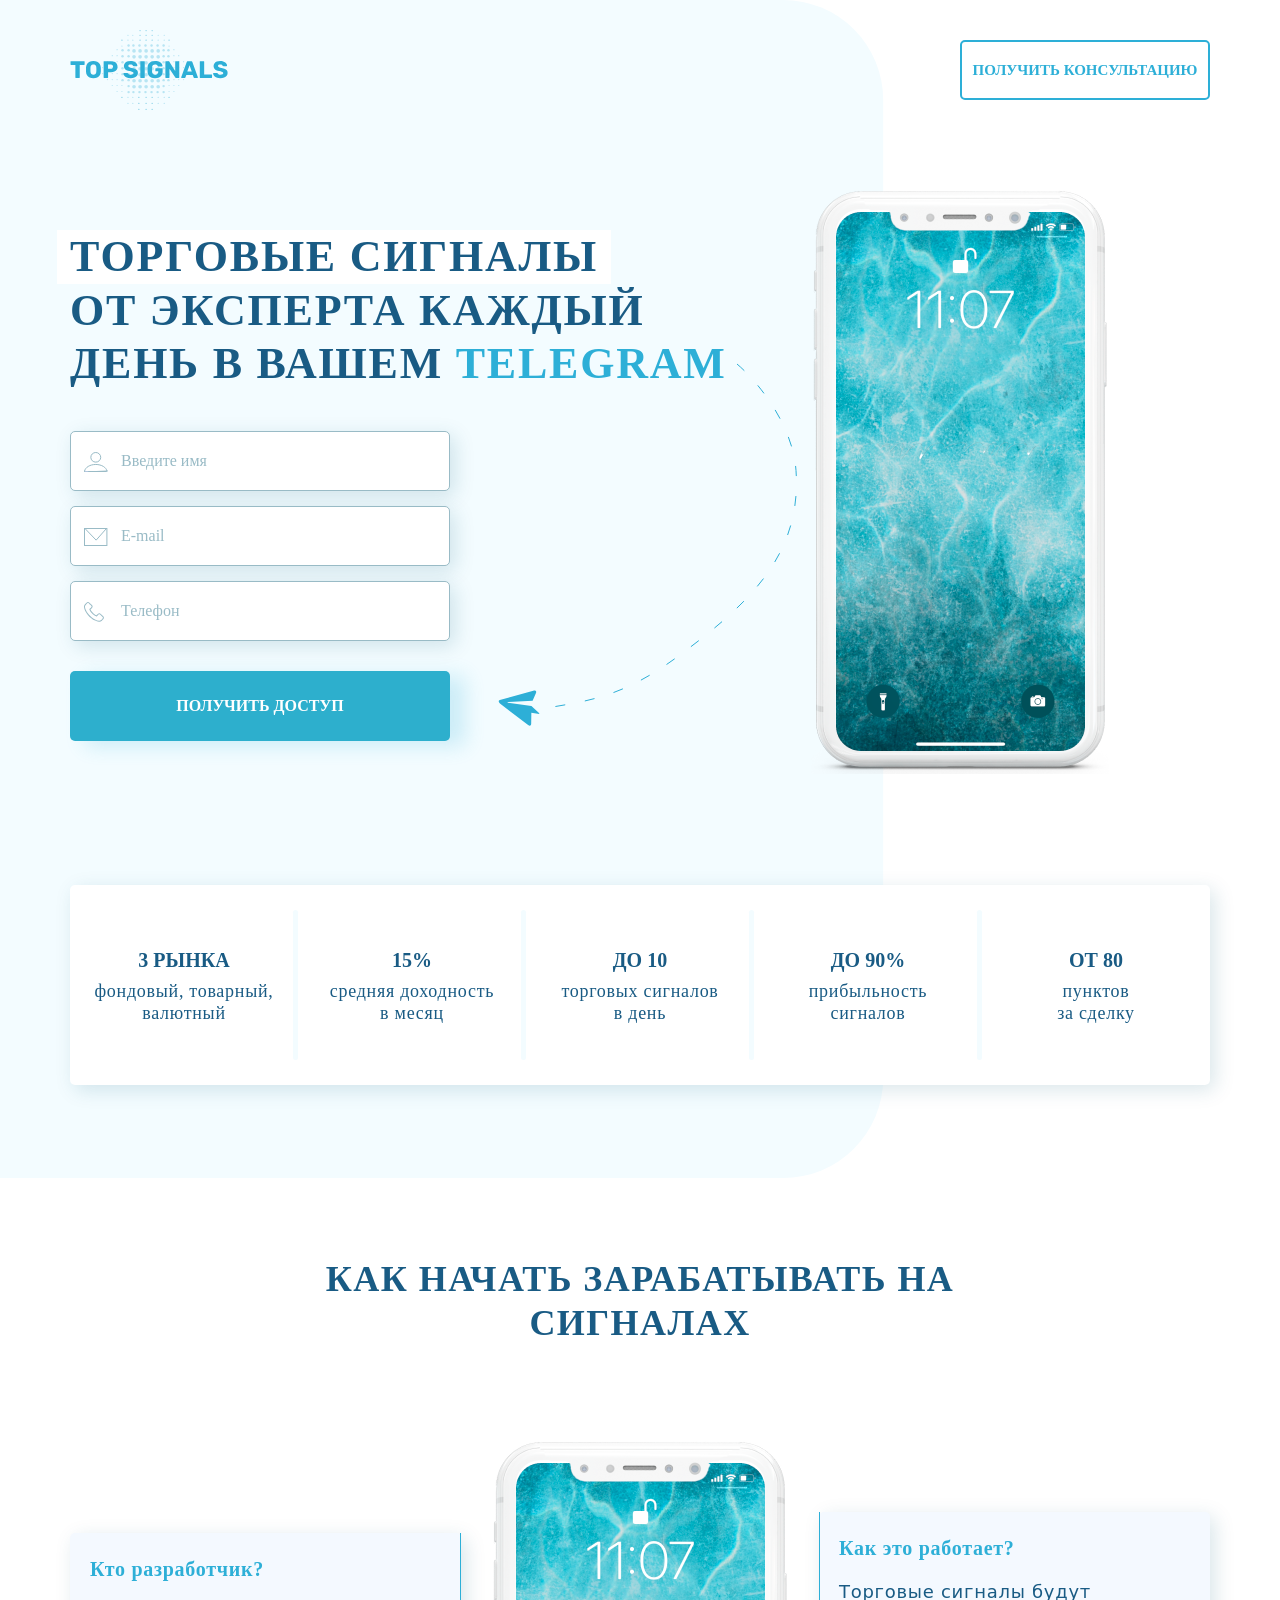
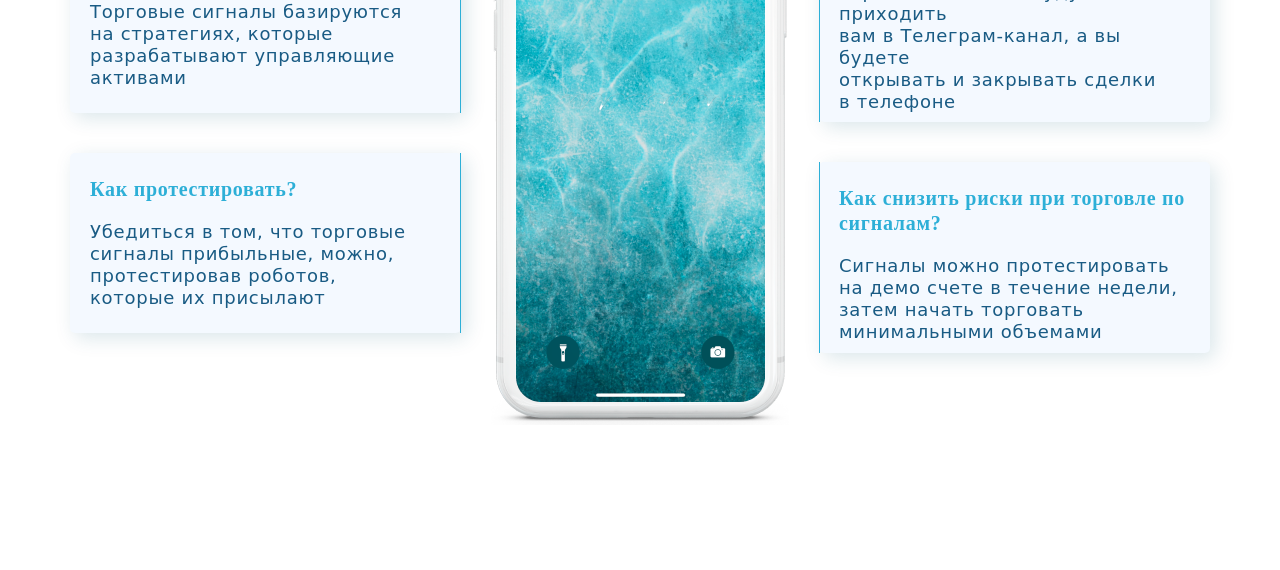
==== commit 28201997: "done" ====
--- a/index.html
+++ b/index.html
@@ -7,7 +7,7 @@
 	<meta name="viewport" content="width=device-width,minimum-scale=1,initial-scale=1,shrink-to-fit=no">
 	<link rel="shortcut icon" href="">
 	<link rel="apple-touch-icon-precomposed" href="">
-	<meta name="theme-color" content="#2775FF">
+	<meta name="theme-color" content="#2DAFD7">
 	<meta name="keywords" content="themeforest, theme, html, template">
 	<meta name="description" content="themeforest, theme, html, template">
 	<link rel="stylesheet" href="assets/css/style.css">
@@ -15,11 +15,110 @@
 
 <body>
 	<main class="main-wrapper">
-		<div class="container">
-			<div>Lorem ipsum dolor sit amet, consectetur adipisicing elit. Ad asperiores autem commodi eveniet iste iure optio possimus praesentium soluta vero! Atque aut eligendi fuga fugit ipsum mollitia quas ratione recusandae.</div>
+		<header class="header">
+			<div class="container d-flex justify-content-between align-items-center">
+				<div class="logo"><img src="./assets/img/logo.svg" alt="Top signals"></div>
+				<button class="btn btn-default">получить КОНСУЛЬТАЦИЮ</button>
+			</div>
+		</header>
+		<div class="hero">
+			<div class="container">
+				<div class="hero__left">
+					<h1 class="hero__title">
+						<span>ТОРГОВЫЕ СИГНАЛЫ</span><br> ОТ ЭКСПЕРТА КАЖДЫЙ<br> ДЕНЬ В ВАШЕМ <strong>TELEGRAM</strong>
+					</h1>
+					<form class="hero__form form">
+						<div class="form__group">
+							<input type="text" name="Имя" class="form__field" placeholder="Введите имя">
+							<span class="form__icon">
+								<svg width="24" height="20" viewBox="0 0 24 20" fill="none" xmlns="http://www.w3.org/2000/svg">
+									<path d="M16.7251 5.31861C16.7251 7.96804 14.5189 10.1372 11.7706 10.1372C9.0223 10.1372 6.81604 7.96804 6.81604 5.31861C6.81604 2.66919 9.0223 0.5 11.7706 0.5C14.5189 0.5 16.7251 2.66919 16.7251 5.31861Z" stroke="#99BBC6" />
+									<path d="M4.35417 19.5H4.36757H4.38096H4.39435H4.40773H4.42112H4.43449H4.44787H4.46124H4.47461H4.48797H4.50133H4.51469H4.52804H4.54139H4.55474H4.56809H4.58143H4.59477H4.6081H4.62144H4.63477H4.64809H4.66142H4.67474H4.68806H4.70138H4.71469H4.728H4.74131H4.75462H4.76793H4.78123H4.79453H4.80783H4.82112H4.83442H4.84771H4.861H4.87429H4.88757H4.90086H4.91414H4.92742H4.9407H4.95398H4.96725H4.98053H4.9938H5.00707H5.02034H5.03361H5.04687H5.06014H5.0734H5.08666H5.09993H5.11319H5.12645H5.1397H5.15296H5.16622H5.17947H5.19273H5.20598H5.21923H5.23249H5.24574H5.25899H5.27224H5.28549H5.29874H5.31199H5.32524H5.33849H5.35174H5.36498H5.37823H5.39148H5.40473H5.41797H5.43122H5.44447H5.45772H5.47096H5.48421H5.49746H5.51071H5.52396H5.53721H5.55046H5.56371H5.57696H5.59021H5.60346H5.61671H5.62997H5.64322H5.65648H5.66973H5.68299H5.69625H5.7095H5.72276H5.73602H5.74929H5.76255H5.77581H5.78908H5.80234H5.81561H5.82888H5.84215H5.85542H5.8687H5.88197H5.89525H5.90853H5.92181H5.93509H5.94838H5.96166H5.97495H5.98824H6.00153H6.01483H6.02812H6.04142H6.05472H6.06802H6.08133H6.09464H6.10795H6.12126H6.13457H6.14789H6.16121H6.17453H6.18786H6.20118H6.21451H6.22785H6.24118H6.25452H6.26787H6.28121H6.29456H6.30791H6.32126H6.33462H6.34798H6.36135H6.37471H6.38808H6.40146H6.41484H6.42822H6.4416H6.45499H6.46838H6.48178H6.49518H6.50858H6.52199H6.5354H6.54881H6.56223H6.57565H6.58908H6.60251H6.61595H6.62939H6.64283H6.65628H6.66973H6.68319H6.69665H6.71012H6.72359H6.73706H6.75054H6.76402H6.77751H6.79101H6.80451H6.81801H6.83152H6.84503H6.85855H6.87207H6.8856H6.89914H6.91267H6.92622H6.93977H6.95332H6.96688H6.98045H6.99402H7.0076H7.02118H7.03477H7.04836H7.06196H7.07556H7.08917H7.10279H7.11641H7.13004H7.14368H7.15732H7.17096H7.18462H7.19827H7.21194H7.22561H7.23929H7.25297H7.26666H7.28036H7.29406H7.30777H7.32149H7.33521H7.34894H7.36268H7.37642H7.39017H7.40393H7.4177H7.43147H7.44525H7.45903H7.47282H7.48662H7.50043H7.51424H7.52807H7.54189H7.55573H7.56957H7.58343H7.59728H7.61115H7.62502H7.63891H7.6528H7.66669H7.6806H7.69451H7.70843H7.72236H7.7363H7.75024H7.76419H7.77815H7.79212H7.8061H7.82009H7.83408H7.84808H7.86209H7.87611H7.89014H7.90418H7.91822H7.93228H7.94634H7.96041H7.97449H7.98858H8.00268H8.01678H8.0309H8.04502H8.05916H8.0733H8.08745H8.10161H8.11579H8.12997H8.14416H8.15835H8.17256H8.18678H8.20101H8.21525H8.22949H8.24375H8.25801H8.27229H8.28658H8.30087H8.31518H8.32949H8.34382H8.35815H8.3725H8.38686H8.40122H8.4156H8.42998H8.44438H8.45879H8.47321H8.48763H8.50207H8.51652H8.53098H8.54545H8.55994H8.57443H8.58893H8.60345H8.61797H8.63251H8.64705H8.66161H8.67618H8.69076H8.70535H8.71995H8.73457H8.74919H8.76383H8.77848H8.79314H8.80781H8.82249H8.83719H8.85189H8.86661H8.88134H8.89608H8.91083H8.9256H8.94038H8.95516H8.96997H8.98478H8.9996H9.01444H9.02929H9.04415H9.05903H9.07391H9.08881H9.10372H9.11865H9.13358H9.14853H9.1635H9.17847H9.19346H9.20846H9.22347H9.2385H9.25354H9.26859H9.28365H9.29873H9.31382H9.32893H9.34404H9.35917H9.37432H9.38947H9.40464H9.41983H9.43503H9.45024H9.46546H9.4807H9.49595H9.51122H9.5265H9.54179H9.5571H9.57242H9.58775H9.6031H9.61847H9.63384H9.64923H9.66464H9.68006H9.69549H9.71094H9.72641H9.74188H9.75737H9.77288H9.7884H9.80394H9.81949H9.83505H9.85063H9.86623H9.88184H9.89746H9.9131H9.92875H9.94442H9.96011H9.97581H9.99152H10.0072H10.023H10.0388H10.0545H10.0703H10.0861H10.102H10.1178H10.1336H10.1495H10.1654H10.1813H10.1972H10.2131H10.2291H10.2451H10.261H10.277H10.293H10.3091H10.3251H10.3412H10.3573H10.3733H10.3895H10.4056H10.4217H10.4379H10.4541H10.4702H10.4865H10.5027H10.5189H10.5352H10.5515H10.5677H10.5841H10.6004H10.6167H10.6331H10.6495H10.6659H10.6823H10.6987H10.7151H10.7316H10.7481H10.7646H10.7811H10.7976H10.8142H10.8308H10.8473H10.8639H10.8806H10.8972H10.9139H10.9305H10.9472H10.9639H10.9807H10.9974H11.0142H11.031H11.0478H11.0646H11.0814H11.0983H11.1152H11.1321H11.149H11.1659H11.1828H11.1998H11.2168H11.2338H11.2508H11.2679H11.2849H11.302H11.3191H11.3362H11.3534H11.3705H11.3877H11.4049H11.4221H11.4394H11.4566H11.4739H11.4912H11.5085H11.5258H11.5432H11.5605H11.5779H11.5953H11.6128H11.6302H11.6477H11.6652H11.6827H11.7002H11.7178H11.7353H11.7529H11.7705H11.7881H11.8057H11.8233H11.8409H11.8585H11.8761H11.8936H11.9112H11.9287H11.9462H11.9637H11.9812H11.9987H12.0162H12.0337H12.0511H12.0686H12.086H12.1035H12.1209H12.1383H12.1557H12.1731H12.1905H12.2079H12.2252H12.2426H12.2599H12.2772H12.2946H12.3119H12.3292H12.3465H12.3638H12.381H12.3983H12.4155H12.4328H12.45H12.4672H12.4844H12.5016H12.5188H12.536H12.5532H12.5704H12.5875H12.6046H12.6218H12.6389H12.656H12.6731H12.6902H12.7073H12.7244H12.7414H12.7585H12.7755H12.7925H12.8096H12.8266H12.8436H12.8606H12.8776H12.8945H12.9115H12.9284H12.9454H12.9623H12.9792H12.9962H13.0131H13.03H13.0468H13.0637H13.0806H13.0974H13.1143H13.1311H13.1479H13.1647H13.1815H13.1983H13.2151H13.2319H13.2487H13.2654H13.2822H13.2989H13.3156H13.3323H13.349H13.3657H13.3824H13.3991H13.4158H13.4324H13.4491H13.4657H13.4823H13.4989H13.5156H13.5322H13.5487H13.5653H13.5819H13.5984H13.615H13.6315H13.6481H13.6646H13.6811H13.6976H13.7141H13.7306H13.747H13.7635H13.7799H13.7964H13.8128H13.8292H13.8456H13.862H13.8784H13.8948H13.9112H13.9276H13.9439H13.9602H13.9766H13.9929H14.0092H14.0255H14.0418H14.0581H14.0744H14.0906H14.1069H14.1231H14.1394H14.1556H14.1718H14.188H14.2042H14.2204H14.2366H14.2528H14.2689H14.2851H14.3012H14.3174H14.3335H14.3496H14.3657H14.3818H14.3979H14.4139H14.43H14.4461H14.4621H14.4781H14.4942H14.5102H14.5262H14.5422H14.5582H14.5741H14.5901H14.6061H14.622H14.6379H14.6539H14.6698H14.6857H14.7016H14.7175H14.7334H14.7492H14.7651H14.781H14.7968H14.8126H14.8285H14.8443H14.8601H14.8759H14.8917H14.9074H14.9232H14.939H14.9547H14.9704H14.9862H15.0019H15.0176H15.0333H15.049H15.0647H15.0803H15.096H15.1117H15.1273H15.1429H15.1586H15.1742H15.1898H15.2054H15.221H15.2365H15.2521H15.2677H15.2832H15.2987H15.3143H15.3298H15.3453H15.3608H15.3763H15.3918H15.4073H15.4227H15.4382H15.4536H15.4691H15.4845H15.4999H15.5153H15.5307H15.5461H15.5615H15.5768H15.5922H15.6075H15.6229H15.6382H15.6535H15.6689H15.6842H15.6995H15.7147H15.73H15.7453H15.7605H15.7758H15.791H15.8063H15.8215H15.8367H15.8519H15.8671H15.8823H15.8974H15.9126H15.9278H15.9429H15.958H15.9732H15.9883H16.0034H16.0185H16.0336H16.0487H16.0637H16.0788H16.0938H16.1089H16.1239H16.1389H16.154H16.169H16.184H16.199H16.2139H16.2289H16.2439H16.2588H16.2738H16.2887H16.3036H16.3185H16.3334H16.3483H16.3632H16.3781H16.393H16.4078H16.4227H16.4375H16.4523H16.4672H16.482H16.4968H16.5116H16.5264H16.5411H16.5559H16.5707H16.5854H16.6001H16.6149H16.6296H16.6443H16.659H16.6737H16.6884H16.7031H16.7177H16.7324H16.747H16.7617H16.7763H16.7909H16.8055H16.8201H16.8347H16.8493H16.8639H16.8785H16.893H16.9076H16.9221H16.9366H16.9512H16.9657H16.9802H16.9947H17.0092H17.0236H17.0381H17.0526H17.067H17.0814H17.0959H17.1103H17.1247H17.1391H17.1535H17.1679H17.1823H17.1966H17.211H17.2253H17.2397H17.254H17.2683H17.2826H17.2969H17.3112H17.3255H17.3398H17.3541H17.3683H17.3826H17.3968H17.4111H17.4253H17.4395H17.4537H17.4679H17.4821H17.4963H17.5104H17.5246H17.5387H17.5529H17.567H17.5811H17.5953H17.6094H17.6235H17.6376H17.6516H17.6657H17.6798H17.6938H17.7079H17.7219H17.7359H17.75H17.764H17.778H17.792H17.8059H17.8199H17.8339H17.8478H17.8618H17.8757H17.8896H17.9036H17.9175H17.9314H17.9453H17.9592H17.973H17.9869H18.0008H18.0146H18.0285H18.0423H18.0561H18.0699H18.0837H18.0975H18.1113H18.1251H18.1389H18.1526H18.1664H18.1801H18.1939H18.2076H18.2213H18.235H18.2487H18.2624H18.2761H18.2898H18.3034H18.3171H18.3307H18.3444H18.358H18.3716H18.3852H18.3988H18.4124H18.426H18.4396H18.4532H18.4667H18.4803H18.4938H18.5074H18.5209H18.5344H18.5479H18.5614H18.5749H18.5884H18.6019H18.6153H18.6288H18.6422H18.6557H18.6691H18.6825H18.6959H18.7093H18.7227H18.7361H18.7495H18.7629H18.7762H18.7896H18.8029H18.8163H18.8296H18.8429H18.8562H18.8695H18.8828H18.8961H18.9094H18.9226H18.9359H18.9491H18.9624H18.9756H18.9888H19.002H19.0152H19.0284H19.0416H19.0548H19.068H19.0812H19.0943H19.1075H19.1206H19.1337H19.1468H19.16H19.1731H19.1861H19.1992H19.2123H19.2254H19.2384H19.2515H19.2645H19.2776H19.2906H19.3036H19.3166H19.3296H19.3426H19.3556H19.3686H19.3815H19.3945H19.4075H19.4204H19.4333H19.4463H19.4592H19.4721H19.485H19.4979H19.5108H19.5236H19.5365H19.5503H19.5639H19.5775H19.5911H19.6045H19.6179H19.6312H19.6445H19.6577H19.6708H19.6838H19.6967H19.7096H19.7224H19.7352H19.7478H19.7604H19.773H19.7854H19.7978H19.8101H19.8224H19.8345H19.8466H19.8587H19.8707H19.8826H19.8944H19.9062H19.9179H19.9295H19.9411H19.9526H19.964H19.9754H19.9867H19.9979H20.0091H20.0202H20.0312H20.0422H20.0531H20.064H20.0748H20.0855H20.0962H20.1068H20.1173H20.1278H20.1382H20.1485H20.1588H20.169H20.1792H20.1893H20.1993H20.2093H20.2192H20.2291H20.2389H20.2486H20.2583H20.2679H20.2775H20.287H20.2965H20.3059H20.3152H20.3245H20.3337H20.3428H20.352H20.361H20.37H20.3789H20.3878H20.3966H20.4054H20.4141H20.4228H20.4314H20.44H20.4485H20.4569H20.4653H20.4736H20.4819H20.4902H20.4983H20.5065H20.5146H20.5226H20.5306H20.5385H20.5464H20.5542H20.562H20.5697H20.5774H20.585H20.5926H20.6001H20.6076H20.615H20.6224H20.6297H20.637H20.6443H20.6515H20.6586H20.6657H20.6728H20.6798H20.6867H20.6937H20.7005H20.7074H20.7141H20.7209H20.7276H20.7342H20.7408H20.7474H20.7539H20.7604H20.7668H20.7732H20.7796H20.7859H20.7921H20.7983H20.8045H20.8107H20.8168H20.8228H20.8289H20.8348H20.8408H20.8467H20.8525H20.8584H20.8641H20.8699H20.8756H20.8813H20.8869H20.8925H20.8981H20.9036H20.9091H20.9145H20.9199H20.9253H20.9306H20.936H20.9412H20.9465H20.9517H20.9568H20.962H20.9671H20.9721H20.9772H20.9822H20.9871H20.9921H20.997H21.0019H21.0067H21.0115H21.0163H21.021H21.0257H21.0304H21.0351H21.0397H21.0443H21.0489H21.0534H21.0579H21.0624H21.0668H21.0713H21.0757H21.08H21.0844H21.0887H21.093H21.0972H21.1015H21.1057H21.1099H21.114H21.1182H21.1223H21.1263H21.1304H21.1344H21.1384H21.1424H21.1464H21.1503H21.1542H21.1581H21.162H21.1659H21.1697H21.1735H21.1773H21.181H21.1848H21.1885H21.1922H21.1959H21.1995H21.2032H21.2068H21.2104H21.214H21.2175H21.2211H21.2246H21.2281H21.2316H21.2351H21.2386H21.242H21.2454H21.2488H21.2522H21.2556H21.259H21.2623H21.2657H21.269H21.2723H21.2756H21.2788H21.2821H21.2853H21.2886H21.2918H21.295H21.2982H21.3014H21.3046H21.3077H21.3109H21.314H21.3171H21.3202H21.3234H21.3264H21.3295H21.3326H21.3357H21.3387H21.3418H21.3448H21.3479H21.3509H21.3539H21.3569H21.3599H21.3629H21.3659H21.3689H21.3718H21.3748H21.3778H21.3807H21.3837H21.3866H21.3896H21.3925H21.3954H21.3984H21.4013H21.4042H21.4071H21.4101H21.413H21.4159H21.4188H21.4217H21.4246H21.4275H21.4304H21.4333H21.4362H21.4391H21.442H21.4449H21.4478H21.4507H21.4536H21.4565H21.4594H21.4623H21.4652H21.4682H21.4711H21.474H21.4769H21.4798H21.4827H21.4857H21.4886H21.4916H21.4945H21.4974H21.5004H21.5034H21.5063H21.5093H21.5123H21.5152H21.5182H21.5212H21.5242H21.5272H21.5302H21.5333H21.5363H21.5393H21.5424H21.5455H21.5485H21.5516H21.5547H21.5578H21.5609H21.564H21.5671H21.5703H21.5734H21.5766H21.5797H21.5829H21.5861H21.5893H21.5926H21.5958H21.599H21.6023H21.6056H21.6089H21.6122H21.6155H21.6188H21.6222H21.6255H21.6289H21.6323H21.6357H21.6391H21.6426H21.646H21.6495H21.653H21.6565H21.6601H21.6636H21.6672H21.6708H21.6744H21.678H21.6816H21.6853H21.689H21.6927H21.6964H21.7001H21.7039H21.7077H21.7115H21.7153H21.7192H21.723H21.7269H21.7308H21.7348H21.7388H21.7427H21.7467H21.7508H21.7548H21.7589H21.763H21.7672H21.7713H21.7755H21.7797H21.784H21.7882H21.7925H21.7968H21.8012H21.8055H21.8099H21.8144H21.8188H21.8233H21.8278H21.8323H21.8369H21.8415H21.8461H21.8508H21.8555H21.8602H21.8649H21.8697H21.8745H21.8794H21.8842H21.8892H21.8941H21.8991H21.9041H21.9091H21.9142H21.9193H21.9244H21.9296H21.9348H21.94H21.9453H21.9506H21.9559H21.9613H21.9667H21.9722H21.9777H21.9832H21.9888H21.9944H22H22.0057H22.0114H22.0171H22.0229H22.0287H22.0346H22.0405H22.0465H22.0524H22.0585H22.0645H22.0706H22.0768H22.083H22.0892H22.0954H22.1018H22.1081H22.1145H22.1209H22.1274H22.1339H22.1405H22.1471H22.1538H22.1605H22.1672H22.174H22.1808H22.1877H22.1946H22.2016H22.2086H22.2156H22.2227H22.2299H22.2371H22.2443H22.2516H22.259H22.2663H22.2738H22.2813H22.2888H22.2964H22.304H22.3117H22.3194H22.3272H22.335H22.3429H22.3508H22.3588H22.3668H22.3749H22.3831H22.3912H22.3995H22.4078H22.4161H22.4245H22.433H22.4415H22.45H22.4586H22.4673H22.476H22.4848H22.4936H22.5025H22.5115H22.5204H22.5295H22.5386H4.35417ZM4.35417 19.5H4.34209M4.35417 19.5H4.34209M4.34209 19.5H4.33005M4.34209 19.5H4.33005M4.33005 19.5H4.31804M4.33005 19.5H4.31804M4.31804 19.5H4.30607M4.31804 19.5H4.30607M4.30607 19.5H4.29415M4.30607 19.5H4.29415M4.29415 19.5H4.28226M4.29415 19.5H4.28226M4.28226 19.5H4.27041M4.28226 19.5H4.27041M4.27041 19.5H4.2586M4.27041 19.5H4.2586M4.2586 19.5H4.24682M4.2586 19.5H4.24682M4.24682 19.5H4.23509M4.24682 19.5H4.23509M4.23509 19.5H4.22339M4.23509 19.5H4.22339M4.22339 19.5H4.21173M4.22339 19.5H4.21173M4.21173 19.5H4.20011M4.21173 19.5H4.20011M4.20011 19.5H4.18853M4.20011 19.5H4.18853M4.18853 19.5H4.17699M4.18853 19.5H4.17699M4.17699 19.5H4.16548M4.17699 19.5H4.16548M4.16548 19.5H4.15401M4.16548 19.5H4.15401M4.15401 19.5H4.14258M4.15401 19.5H4.14258M4.14258 19.5H4.13119M4.14258 19.5H4.13119M4.13119 19.5H4.11983M4.13119 19.5H4.11983M4.11983 19.5H4.10852M4.11983 19.5H4.10852M4.10852 19.5H4.09723M4.10852 19.5H4.09723M4.09723 19.5H4.08599M4.09723 19.5H4.08599M4.08599 19.5H4.07478M4.08599 19.5H4.07478M4.07478 19.5H4.06361M4.07478 19.5H4.06361M4.06361 19.5H4.05248M4.06361 19.5H4.05248M4.05248 19.5H4.04138M4.05248 19.5H4.04138M4.04138 19.5H4.03032M4.04138 19.5H4.03032M4.03032 19.5H4.0193M4.03032 19.5H4.0193M4.0193 19.5H4.00831M4.0193 19.5H4.00831M4.00831 19.5H3.99736M4.00831 19.5H3.99736M3.99736 19.5H3.98644M3.99736 19.5H3.98644M3.98644 19.5H3.97556M3.98644 19.5H3.97556M3.97556 19.5H3.96472M3.97556 19.5H3.96472M3.96472 19.5H3.95391M3.96472 19.5H3.95391M3.95391 19.5H3.94314M3.95391 19.5H3.94314M3.94314 19.5H3.93241M3.94314 19.5H3.93241M3.93241 19.5H3.92171M3.93241 19.5H3.92171M3.92171 19.5H3.91104M3.92171 19.5H3.91104M3.91104 19.5H3.90041M3.91104 19.5H3.90041M3.90041 19.5H3.88982M3.90041 19.5H3.88982M3.88982 19.5H3.87926M3.88982 19.5H3.87926M3.87926 19.5H3.86873M3.87926 19.5H3.86873M3.86873 19.5H3.85824M3.86873 19.5H3.85824M3.85824 19.5H3.84779M3.85824 19.5H3.84779M3.84779 19.5H3.83737M3.84779 19.5H3.83737M3.83737 19.5H3.82698M3.83737 19.5H3.82698M3.82698 19.5H3.81663M3.82698 19.5H3.81663M3.81663 19.5H3.80632M3.81663 19.5H3.80632M3.80632 19.5H3.79604M3.80632 19.5H3.79604M3.79604 19.5H3.78579M3.79604 19.5H3.78579M3.78579 19.5H3.77557M3.78579 19.5H3.77557M3.77557 19.5H3.76539M3.77557 19.5H3.76539M3.76539 19.5H3.75525M3.76539 19.5H3.75525M3.75525 19.5H3.74514M3.75525 19.5H3.74514M3.74514 19.5H3.73506M3.74514 19.5H3.73506M3.73506 19.5H3.72501M3.73506 19.5H3.72501M3.72501 19.5H3.715M3.72501 19.5H3.715M3.715 19.5H3.70502M3.715 19.5H3.70502M3.70502 19.5H3.69508M3.70502 19.5H3.69508M3.69508 19.5H3.68517M3.69508 19.5H3.68517M3.68517 19.5H3.67529M3.68517 19.5H3.67529M3.67529 19.5H3.66544M3.67529 19.5H3.66544M3.66544 19.5H3.65563M3.66544 19.5H3.65563M3.65563 19.5H3.64585M3.65563 19.5H3.64585M3.64585 19.5H3.6361M3.64585 19.5H3.6361M3.6361 19.5H3.62638M3.6361 19.5H3.62638M3.62638 19.5H3.6167M3.62638 19.5H3.6167M3.6167 19.5H3.60705M3.6167 19.5H3.60705M3.60705 19.5H3.59743M3.60705 19.5H3.59743M3.59743 19.5H3.58785M3.59743 19.5H3.58785M3.58785 19.5H3.57829M3.58785 19.5H3.57829M3.57829 19.5H3.56877M3.57829 19.5H3.56877M3.56877 19.5H3.55928M3.56877 19.5H3.55928M3.55928 19.5H3.54982M3.55928 19.5H3.54982M3.54982 19.5H3.5404M3.54982 19.5H3.5404M3.5404 19.5H3.531M3.5404 19.5H3.531M3.531 19.5H3.52164M3.531 19.5H3.52164M3.52164 19.5H3.5123M3.52164 19.5H3.5123M3.5123 19.5H3.503M3.5123 19.5H3.503M3.503 19.5H3.49373M3.503 19.5H3.49373M3.49373 19.5H3.48449M3.49373 19.5H3.48449M3.48449 19.5H3.47528M3.48449 19.5H3.47528M3.47528 19.5H3.46611M3.47528 19.5H3.46611M3.46611 19.5H3.45696M3.46611 19.5H3.45696M3.45696 19.5H3.44784M3.45696 19.5H3.44784M3.44784 19.5H3.43876M3.44784 19.5H3.43876M3.43876 19.5H3.4297M3.43876 19.5H3.4297M3.4297 19.5H3.42067M3.4297 19.5H3.42067M3.42067 19.5H3.41168M3.42067 19.5H3.41168M3.41168 19.5H3.40271M3.41168 19.5H3.40271M3.40271 19.5H3.39378M3.40271 19.5H3.39378M3.39378 19.5H3.38487M3.39378 19.5H3.38487M3.38487 19.5H3.376M3.38487 19.5H3.376M3.376 19.5H3.36715M3.376 19.5H3.36715M3.36715 19.5H3.35833M3.36715 19.5H3.35833M3.35833 19.5H3.34955M3.35833 19.5H3.34955M3.34955 19.5H3.34079M3.34955 19.5H3.34079M3.34079 19.5H3.33206M3.34079 19.5H3.33206M3.33206 19.5H3.32336M3.33206 19.5H3.32336M3.32336 19.5H3.31469M3.32336 19.5H3.31469M3.31469 19.5H3.30605M3.31469 19.5H3.30605M3.30605 19.5H3.29743M3.30605 19.5H3.29743M3.29743 19.5H3.28885M3.29743 19.5H3.28885M3.28885 19.5H3.28029M3.28885 19.5H3.28029M3.28029 19.5H3.27177M3.28029 19.5H3.27177M3.27177 19.5H3.26327M3.27177 19.5H3.26327M3.26327 19.5H3.2548M3.26327 19.5H3.2548M3.2548 19.5H3.24635M3.2548 19.5H3.24635M3.24635 19.5H3.23794M3.24635 19.5H3.23794M3.23794 19.5H3.22955M3.23794 19.5H3.22955M3.22955 19.5H3.2212M3.22955 19.5H3.2212M3.2212 19.5H3.21286M3.2212 19.5H3.21286M3.21286 19.5H3.20456M3.21286 19.5H3.20456M3.20456 19.5H3.19629M3.20456 19.5H3.19629M3.19629 19.5H3.18804M3.19629 19.5H3.18804M3.18804 19.5H3.17982M3.18804 19.5H3.17982M3.17982 19.5H3.17162M3.17982 19.5H3.17162M3.17162 19.5H3.16346M3.17162 19.5H3.16346M3.16346 19.5H3.15532M3.16346 19.5H3.15532M3.15532 19.5H3.14721M3.15532 19.5H3.14721M3.14721 19.5H3.13912M3.14721 19.5H3.13912M3.13912 19.5H3.13106M3.13912 19.5H3.13106M3.13106 19.5H3.12303M3.13106 19.5H3.12303M3.12303 19.5H3.11502M3.12303 19.5H3.11502M3.11502 19.5H3.10705M3.11502 19.5H3.10705M3.10705 19.5H3.09909M3.10705 19.5H3.09909M3.09909 19.5H3.09117M3.09909 19.5H3.09117M3.09117 19.5H3.08327M3.09117 19.5H3.08327M3.08327 19.5H3.07539M3.08327 19.5H3.07539M3.07539 19.5H3.06754M3.07539 19.5H3.06754M3.06754 19.5H3.05972M3.06754 19.5H3.05972M3.05972 19.5H3.05192M3.05972 19.5H3.05192M3.05192 19.5H3.04415M3.05192 19.5H3.04415M3.04415 19.5H3.03641M3.04415 19.5H3.03641M3.03641 19.5H3.02868M3.03641 19.5H3.02868M3.02868 19.5H3.02099M3.02868 19.5H3.02099M3.02099 19.5H3.01332M3.02099 19.5H3.01332M3.01332 19.5H3.00567M3.01332 19.5H3.00567M3.00567 19.5H2.99805M3.00567 19.5H2.99805M2.99805 19.5H2.99046M2.99805 19.5H2.99046M2.99046 19.5H2.98289M2.99046 19.5H2.98289M2.98289 19.5H2.97534M2.98289 19.5H2.97534M2.97534 19.5H2.96782M2.97534 19.5H2.96782M2.96782 19.5H2.96032M2.96782 19.5H2.96032M2.96032 19.5H2.95285M2.96032 19.5H2.95285M2.95285 19.5H2.9454M2.95285 19.5H2.9454M2.9454 19.5H2.93798M2.9454 19.5H2.93798M2.93798 19.5H2.93058M2.93798 19.5H2.93058M2.93058 19.5H2.9232M2.93058 19.5H2.9232M2.9232 19.5H2.91585M2.9232 19.5H2.91585M2.91585 19.5H2.90852M2.91585 19.5H2.90852M2.90852 19.5H2.90122M2.90852 19.5H2.90122M2.90122 19.5H2.89394M2.90122 19.5H2.89394M2.89394 19.5H2.88668M2.89394 19.5H2.88668M2.88668 19.5H2.87944M2.88668 19.5H2.87944M2.87944 19.5H2.87223M2.87944 19.5H2.87223M2.87223 19.5H2.86504M2.87223 19.5H2.86504M2.86504 19.5H2.85788M2.86504 19.5H2.85788M2.85788 19.5H2.85074M2.85788 19.5H2.85074M2.85074 19.5H2.84362M2.85074 19.5H2.84362M2.84362 19.5H2.83652M2.84362 19.5H2.83652M2.83652 19.5H2.82944M2.83652 19.5H2.82944M2.82944 19.5H2.82239M2.82944 19.5H2.82239M2.82239 19.5H2.81536M2.82239 19.5H2.81536M2.81536 19.5H2.80836M2.81536 19.5H2.80836M2.80836 19.5H2.80137M2.80836 19.5H2.80137M2.80137 19.5H2.79441M2.80137 19.5H2.79441M2.79441 19.5H2.78747M2.79441 19.5H2.78747M2.78747 19.5H2.78055M2.78747 19.5H2.78055M2.78055 19.5H2.77365M2.78055 19.5H2.77365M2.77365 19.5H2.76677M2.77365 19.5H2.76677M2.76677 19.5H2.75992M2.76677 19.5H2.75992M2.75992 19.5H2.75309M2.75992 19.5H2.75309M2.75309 19.5H2.74628M2.75309 19.5H2.74628M2.74628 19.5H2.73949M2.74628 19.5H2.73949M2.73949 19.5H2.73272M2.73949 19.5H2.73272M2.73272 19.5H2.72597M2.73272 19.5H2.72597M2.72597 19.5H2.71924M2.72597 19.5H2.71924M2.71924 19.5H2.71254M2.71924 19.5H2.71254M2.71254 19.5H2.70585M2.71254 19.5H2.70585M2.70585 19.5H2.69918M2.70585 19.5H2.69918M2.69918 19.5H2.69254M2.69918 19.5H2.69254M2.69254 19.5H2.68592M2.69254 19.5H2.68592M2.68592 19.5H2.67931M2.68592 19.5H2.67931M2.67931 19.5H2.67273M2.67931 19.5H2.67273M2.67273 19.5H2.66617M2.67273 19.5H2.66617M2.66617 19.5H2.65962M2.66617 19.5H2.65962M2.65962 19.5H2.6531M2.65962 19.5H2.6531M2.6531 19.5H2.6466M2.6531 19.5H2.6466M2.6466 19.5H2.64011M2.6466 19.5H2.64011M2.64011 19.5H2.63365M2.64011 19.5H2.63365M2.63365 19.5H2.6272M2.63365 19.5H2.6272M2.6272 19.5H2.62078M2.6272 19.5H2.62078M2.62078 19.5H2.61437M2.62078 19.5H2.61437M2.61437 19.5H2.60798M2.61437 19.5H2.60798M2.60798 19.5H2.60162M2.60798 19.5H2.60162M2.60162 19.5H2.59527M2.60162 19.5H2.59527M2.59527 19.5H2.58894M2.59527 19.5H2.58894M2.58894 19.5H2.58263M2.58894 19.5H2.58263M2.58263 19.5H2.57633M2.58263 19.5H2.57633M2.57633 19.5H2.57006M2.57633 19.5H2.57006M2.57006 19.5H2.5638M2.57006 19.5H2.5638M2.5638 19.5H2.55757M2.5638 19.5H2.55757M2.55757 19.5H2.55135M2.55757 19.5H2.55135M2.55135 19.5H2.54514M2.55135 19.5H2.54514M2.54514 19.5H2.53896M2.54514 19.5H2.53896M2.53896 19.5H2.5328M2.53896 19.5H2.5328M2.5328 19.5H2.52665M2.5328 19.5H2.52665M2.52665 19.5H2.52052M2.52665 19.5H2.52052M2.52052 19.5H2.51441M2.52052 19.5H2.51441M2.51441 19.5H2.50831M2.51441 19.5H2.50831M2.50831 19.5H2.50224M2.50831 19.5H2.50224M2.50224 19.5H2.49618M2.50224 19.5H2.49618M2.49618 19.5H2.49013M2.49618 19.5H2.49013M2.49013 19.5H2.48411M2.49013 19.5H2.48411M2.48411 19.5H2.4781M2.48411 19.5H2.4781M2.4781 19.5H2.47211M2.4781 19.5H2.47211M2.47211 19.5H2.46613M2.47211 19.5H2.46613M2.46613 19.5H2.46018M2.46613 19.5H2.46018M2.46018 19.5H2.45424M2.46018 19.5H2.45424M2.45424 19.5H2.44831M2.45424 19.5H2.44831M2.44831 19.5H2.4424M2.44831 19.5H2.4424M2.4424 19.5H2.43651M2.4424 19.5H2.43651M2.43651 19.5H2.43063M2.43651 19.5H2.43063M2.43063 19.5H2.42477M2.43063 19.5H2.42477M2.42477 19.5H2.41893M2.42477 19.5H2.41893M2.41893 19.5H2.4131M2.41893 19.5H2.4131M2.4131 19.5H2.40729M2.4131 19.5H2.40729M2.40729 19.5H2.40149M2.40729 19.5H2.40149M2.40149 19.5H2.39571M2.40149 19.5H2.39571M2.39571 19.5H2.38994M2.39571 19.5H2.38994M2.38994 19.5H2.38419M2.38994 19.5H2.38419M2.38419 19.5H2.37846M2.38419 19.5H2.37846M2.37846 19.5H2.37274M2.37846 19.5H2.37274M2.37274 19.5H2.36703M2.37274 19.5H2.36703M2.36703 19.5H2.36134M2.36703 19.5H2.36134M2.36134 19.5H2.35567M2.36134 19.5H2.35567M2.35567 19.5H2.35001M2.35567 19.5H2.35001M2.35001 19.5H2.34436M2.35001 19.5H2.34436M2.34436 19.5H2.33873M2.34436 19.5H2.33873M2.33873 19.5H2.33311M2.33873 19.5H2.33311M2.33311 19.5H2.32751M2.33311 19.5H2.32751M2.32751 19.5H2.32192M2.32751 19.5H2.32192M2.32192 19.5H2.31635M2.32192 19.5H2.31635M2.31635 19.5H2.31079M2.31635 19.5H2.31079M2.31079 19.5H2.30524M2.31079 19.5H2.30524M2.30524 19.5H2.29971M2.30524 19.5H2.29971M2.29971 19.5H2.29419M2.29971 19.5H2.29419M2.29419 19.5H2.28868M2.29419 19.5H2.28868M2.28868 19.5H2.28319M2.28868 19.5H2.28319M2.28319 19.5H2.27771M2.28319 19.5H2.27771M2.27771 19.5H2.27225M2.27771 19.5H2.27225M2.27225 19.5H2.26679M2.27225 19.5H2.26679M2.26679 19.5H2.26135M2.26679 19.5H2.26135M2.26135 19.5H2.25593M2.26135 19.5H2.25593M2.25593 19.5H2.25052M2.25593 19.5H2.25052M2.25052 19.5H2.24511M2.25052 19.5H2.24511M2.24511 19.5H2.23973M2.24511 19.5H2.23973M2.23973 19.5H2.23435M2.23973 19.5H2.23435M2.23435 19.5H2.22899M2.23435 19.5H2.22899M2.22899 19.5H2.22364M2.22899 19.5H2.22364M2.22364 19.5H2.2183M2.22364 19.5H2.2183M2.2183 19.5H2.21297M2.2183 19.5H2.21297M2.21297 19.5H2.20766M2.21297 19.5H2.20766M2.20766 19.5H2.20236M2.20766 19.5H2.20236M2.20236 19.5H2.19707M2.20236 19.5H2.19707M2.19707 19.5H2.19179M2.19707 19.5H2.19179M2.19179 19.5H2.18652M2.19179 19.5H2.18652M2.18652 19.5H2.18126M2.18652 19.5H2.18126M2.18126 19.5H2.17602M2.18126 19.5H2.17602M2.17602 19.5H2.17079M2.17602 19.5H2.17079M2.17079 19.5H2.16557M2.17079 19.5H2.16557M2.16557 19.5H2.16035M2.16557 19.5H2.16035M2.16035 19.5H2.15515M2.16035 19.5H2.15515M2.15515 19.5H2.14997M2.15515 19.5H2.14997M2.14997 19.5H2.14479M2.14997 19.5H2.14479M2.14479 19.5H2.13962M2.14479 19.5H2.13962M2.13962 19.5H2.13446M2.13962 19.5H2.13446M2.13446 19.5H2.12932M2.13446 19.5H2.12932M2.12932 19.5H2.12418M2.12932 19.5H2.12418M2.12418 19.5H2.11906M2.12418 19.5H2.11906M2.11906 19.5H2.11394M2.11906 19.5H2.11394M2.11394 19.5H2.10884M2.11394 19.5H2.10884M2.10884 19.5H2.10374M2.10884 19.5H2.10374M2.10374 19.5H2.09865M2.10374 19.5H2.09865M2.09865 19.5H2.09358M2.09865 19.5H2.09358M2.09358 19.5H2.08851M2.09358 19.5H2.08851M2.08851 19.5H2.08346M2.08851 19.5H2.08346M2.08346 19.5H2.07841M2.08346 19.5H2.07841M2.07841 19.5H2.07337M2.07841 19.5H2.07337M2.07337 19.5H2.06834M2.07337 19.5H2.06834M2.06834 19.5H2.06332M2.06834 19.5H2.06332M2.06332 19.5H2.05831M2.06332 19.5H2.05831M2.05831 19.5H2.05331M2.05831 19.5H2.05331M2.05331 19.5H2.04832M2.05331 19.5H2.04832M2.04832 19.5H2.04333M2.04832 19.5H2.04333M2.04333 19.5H2.03836M2.04333 19.5H2.03836M2.03836 19.5H2.03339M2.03836 19.5H2.03339M2.03339 19.5H2.02843M2.03339 19.5H2.02843M2.02843 19.5H2.02348M2.02843 19.5H2.02348M2.02348 19.5H2.01854M2.02348 19.5H2.01854M2.01854 19.5H2.01361M2.01854 19.5H2.01361M2.01361 19.5H2.00868M2.01361 19.5H2.00868M2.00868 19.5H2.00376M2.00868 19.5H2.00376M2.00376 19.5H1.99885M2.00376 19.5H1.99885M1.99885 19.5H1.99395M1.99885 19.5H1.99395M1.99395 19.5H1.98905M1.99395 19.5H1.98905M1.98905 19.5H1.98417M1.98905 19.5H1.98417M1.98417 19.5H1.97929M1.98417 19.5H1.97929M1.97929 19.5H1.97441M1.97929 19.5H1.97441M1.97441 19.5H1.96955M1.97441 19.5H1.96955M1.96955 19.5H1.96469M1.96955 19.5H1.96469M1.96469 19.5H1.95984M1.96469 19.5H1.95984M1.95984 19.5H1.95499M1.95984 19.5H1.95499M1.95499 19.5H1.95015M1.95499 19.5H1.95015M1.95015 19.5H1.94532M1.95015 19.5H1.94532M1.94532 19.5H1.9405M1.94532 19.5H1.9405M1.9405 19.5H1.93568M1.9405 19.5H1.93568M1.93568 19.5H1.93087M1.93568 19.5H1.93087M1.93087 19.5H1.92606M1.93087 19.5H1.92606M1.92606 19.5H1.92126M1.92606 19.5H1.92126M1.92126 19.5H1.91647M1.92126 19.5H1.91647M1.91647 19.5H1.91168M1.91647 19.5H1.91168M1.91168 19.5H1.9069M1.91168 19.5H1.9069M1.9069 19.5H1.90212M1.9069 19.5H1.90212M1.90212 19.5H1.89735M1.90212 19.5H1.89735M1.89735 19.5H1.89258M1.89735 19.5H1.89258M1.89258 19.5H1.88783M1.89258 19.5H1.88783M1.88783 19.5H1.88307M1.88783 19.5H1.88307M1.88307 19.5H1.87832M1.88307 19.5H1.87832M1.87832 19.5H1.87358M1.87832 19.5H1.87358M1.87358 19.5H1.86884M1.87358 19.5H1.86884M1.86884 19.5H1.8641M1.86884 19.5H1.8641M1.8641 19.5H1.85937M1.8641 19.5H1.85937M1.85937 19.5H1.85465M1.85937 19.5H1.85465M1.85465 19.5H1.84993M1.85465 19.5H1.84993M1.84993 19.5H1.84521M1.84993 19.5H1.84521M1.84521 19.5H1.8405M1.84521 19.5H1.8405M1.8405 19.5H1.83579M1.8405 19.5H1.83579M1.83579 19.5H1.83109M1.83579 19.5H1.83109M1.83109 19.5H1.82639M1.83109 19.5H1.82639M1.82639 19.5H1.8217M1.82639 19.5H1.8217M1.8217 19.5H1.817M1.8217 19.5H1.817M1.817 19.5H1.81232M1.817 19.5H1.81232M1.81232 19.5H1.80763M1.81232 19.5H1.80763M1.80763 19.5H1.80295M1.80763 19.5H1.80295M1.80295 19.5H1.79828M1.80295 19.5H1.79828M1.79828 19.5H1.7936M1.79828 19.5H1.7936M1.7936 19.5H1.78893M1.7936 19.5H1.78893M1.78893 19.5H1.78426M1.78893 19.5H1.78426M1.78426 19.5H1.7796M1.78426 19.5H1.7796M1.7796 19.5H1.77494M1.7796 19.5H1.77494M1.77494 19.5H1.77028M1.77494 19.5H1.77028M1.77028 19.5H1.76562M1.77028 19.5H1.76562M1.76562 19.5H1.76097M1.76562 19.5H1.76097M1.76097 19.5H1.75632M1.76097 19.5H1.75632M1.75632 19.5H1.75167M1.75632 19.5H1.75167M1.75167 19.5H1.74703M1.75167 19.5H1.74703M1.74703 19.5H1.74238M1.74703 19.5H1.74238M1.74238 19.5H1.73774M1.74238 19.5H1.73774M1.73774 19.5H1.7331M1.73774 19.5H1.7331M1.7331 19.5H1.72846M1.7331 19.5H1.72846M1.72846 19.5H1.72383M1.72846 19.5H1.72383M1.72383 19.5H1.71919M1.72383 19.5H1.71919M1.71919 19.5H1.71456M1.71919 19.5H1.71456M1.71456 19.5H1.70993M1.71456 19.5H1.70993M1.70993 19.5H1.7053M1.70993 19.5H1.7053M1.7053 19.5H1.70067M1.7053 19.5H1.70067M1.70067 19.5H1.69604M1.70067 19.5H1.69604M1.69604 19.5H1.69142M1.69604 19.5H1.69142M1.69142 19.5H1.68679M1.69142 19.5H1.68679M1.68679 19.5H1.68217M1.68679 19.5H1.68217M1.68217 19.5H1.67754M1.68217 19.5H1.67754M1.67754 19.5H1.67292M1.67754 19.5H1.67292M1.67292 19.5H1.6683M1.67292 19.5H1.6683M1.6683 19.5H1.66367M1.6683 19.5H1.66367M1.66367 19.5H1.65905M1.66367 19.5H1.65905M1.65905 19.5H1.65443M1.65905 19.5H1.65443M1.65443 19.5H1.64981M1.65443 19.5H1.64981M1.64981 19.5H1.64519M1.64981 19.5H1.64519M1.64519 19.5H1.64056M1.64519 19.5H1.64056M1.64056 19.5H1.63594M1.64056 19.5H1.63594M1.63594 19.5H1.63132M1.63594 19.5H1.63132M1.63132 19.5H1.6267M1.63132 19.5H1.6267M1.6267 19.5H1.62207M1.6267 19.5H1.62207M1.62207 19.5H1.61745M1.62207 19.5H1.61745M1.61745 19.5H1.61283M1.61745 19.5H1.61283M1.61283 19.5H1.6082M1.61283 19.5H1.6082M1.6082 19.5H1.60357M1.6082 19.5H1.60357M1.60357 19.5H1.59895M1.60357 19.5H1.59895M1.59895 19.5H1.59432M1.59895 19.5H1.59432M1.59432 19.5H1.58969M1.59432 19.5H1.58969M1.58969 19.5H1.58506M1.58969 19.5H1.58506M1.58506 19.5H1.58043M1.58506 19.5H1.58043M1.58043 19.5H1.57579M1.58043 19.5H1.57579M1.57579 19.5H1.57116M1.57579 19.5H1.57116M1.57116 19.5H1.56652M1.57116 19.5H1.56652M1.56652 19.5H1.56188M1.56652 19.5H1.56188M1.56188 19.5H1.55724M1.56188 19.5H1.55724M1.55724 19.5H1.5526M1.55724 19.5H1.5526M1.5526 19.5H1.54795M1.5526 19.5H1.54795M1.54795 19.5H1.5433M1.54795 19.5H1.5433M1.5433 19.5H1.53865M1.5433 19.5H1.53865M1.53865 19.5H1.534M1.53865 19.5H1.534M1.534 19.5H1.52935M1.534 19.5H1.52935M1.52935 19.5H1.52469M1.52935 19.5H1.52469M1.52469 19.5H1.52003M1.52469 19.5H1.52003M1.52003 19.5H1.51536M1.52003 19.5H1.51536M1.51536 19.5H1.5107M1.51536 19.5H1.5107M1.5107 19.5H1.50603M1.5107 19.5H1.50603M1.50603 19.5H1.50136M1.50603 19.5H1.50136M1.50136 19.5H1.49668M1.50136 19.5H1.49668M1.49668 19.5H1.492M1.49668 19.5H1.492M1.492 19.5H1.48732M1.492 19.5H1.48732M1.48732 19.5H1.48263M1.48732 19.5H1.48263M1.48263 19.5H1.47794M1.48263 19.5H1.47794M1.47794 19.5H1.47325M1.47794 19.5H1.47325M1.47325 19.5H1.46855M1.47325 19.5H1.46855M1.46855 19.5H1.46385M1.46855 19.5H1.46385M1.46385 19.5H1.45914M1.46385 19.5H1.45914M1.45914 19.5H1.45443M1.45914 19.5H1.45443M1.45443 19.5H1.44972M1.45443 19.5H1.44972M1.44972 19.5H1.445M1.44972 19.5H1.445M1.445 19.5H1.44028M1.445 19.5H1.44028M1.44028 19.5H1.43555M1.44028 19.5H1.43555M1.43555 19.5H1.43081M1.43555 19.5H1.43081M1.43081 19.5H1.42608M1.43081 19.5H1.42608M1.42608 19.5H1.42133M1.42608 19.5H1.42133M1.42133 19.5H1.41659M1.42133 19.5H1.41659M1.41659 19.5H1.41183M1.41659 19.5H1.41183M1.41183 19.5H1.40707M1.41183 19.5H1.40707M1.40707 19.5H1.40231M1.40707 19.5H1.40231M1.40231 19.5H1.39754M1.40231 19.5H1.39754M1.39754 19.5H1.39277M1.39754 19.5H1.39277M1.39277 19.5H1.38799M1.39277 19.5H1.38799M1.38799 19.5H1.3832M1.38799 19.5H1.3832M1.3832 19.5H1.37841M1.3832 19.5H1.37841M1.37841 19.5H1.37361M1.37841 19.5H1.37361M1.37361 19.5H1.36881M1.37361 19.5H1.36881M1.36881 19.5H1.364M1.36881 19.5H1.364M1.364 19.5H1.35918M1.364 19.5H1.35918M1.35918 19.5H1.35436M1.35918 19.5H1.35436M1.35436 19.5H1.34953M1.35436 19.5H1.34953M1.34953 19.5H1.34469M1.34953 19.5H1.34469M1.34469 19.5H1.33985M1.34469 19.5H1.33985M1.33985 19.5H1.335M1.33985 19.5H1.335M1.335 19.5H1.33014M1.335 19.5H1.33014M1.33014 19.5H1.32528M1.33014 19.5H1.32528M1.32528 19.5H1.32041M1.32528 19.5H1.32041M1.32041 19.5H1.31553M1.32041 19.5H1.31553M1.31553 19.5H1.31065M1.31553 19.5H1.31065M1.31065 19.5H1.30575M1.31065 19.5H1.30575M1.30575 19.5H1.30085M1.30575 19.5H1.30085M1.30085 19.5H1.29595M1.30085 19.5H1.29595M1.29595 19.5H1.29103M1.29595 19.5H1.29103M1.29103 19.5H1.28611M1.29103 19.5H1.28611M1.28611 19.5H1.28118M1.28611 19.5H1.28118M1.28118 19.5H1.27624M1.28118 19.5H1.27624M1.27624 19.5H1.27129M1.27624 19.5H1.27129M1.27129 19.5H1.26633M1.27129 19.5H1.26633M1.26633 19.5H1.26137M1.26633 19.5H1.26137M1.26137 19.5H1.2564M1.26137 19.5H1.2564M1.2564 19.5H1.25141M1.2564 19.5H1.25141M1.25141 19.5H1.24642M1.25141 19.5H1.24642M1.24642 19.5H1.24143M1.24642 19.5H1.24143M1.24143 19.5H1.23642M1.24143 19.5H1.23642M1.23642 19.5H1.2314M1.23642 19.5H1.2314M1.2314 19.5H1.22638M1.2314 19.5H1.22638M1.22638 19.5H1.22134M1.22638 19.5H1.22134M1.22134 19.5H1.2163M1.22134 19.5H1.2163M1.2163 19.5H1.21124M1.2163 19.5H1.21124M1.21124 19.5H1.20618M1.21124 19.5H1.20618M1.20618 19.5H1.20111M1.20618 19.5H1.20111M1.20111 19.5H1.19603M1.20111 19.5H1.19603M1.19603 19.5H1.19093M1.19603 19.5H1.19093M1.19093 19.5H1.18583M1.19093 19.5H1.18583M1.18583 19.5H1.18072M1.18583 19.5H1.18072M1.18072 19.5H1.1756M1.18072 19.5H1.1756M1.1756 19.5H1.17046M1.1756 19.5H1.17046M1.17046 19.5H1.16532M1.17046 19.5H1.16532M1.16532 19.5H1.16017M1.16532 19.5H1.16017M1.16017 19.5H1.155M1.16017 19.5H1.155M1.155 19.5H1.14983M1.155 19.5H1.14983M1.14983 19.5H1.14464M1.14983 19.5H1.14464M1.14464 19.5H1.13945M1.14464 19.5H1.13945M1.13945 19.5H1.13424M1.13945 19.5H1.13424M1.13424 19.5H1.12902M1.13424 19.5H1.12902M1.12902 19.5H1.12379M1.12902 19.5H1.12379M1.12379 19.5H1.11855M1.12379 19.5H1.11855M1.11855 19.5H1.1133M1.11855 19.5H1.1133M1.1133 19.5H1.10804M1.1133 19.5H1.10804M1.10804 19.5H1.10276M1.10804 19.5H1.10276M1.10276 19.5H1.09747M1.10276 19.5H1.09747M1.09747 19.5H1.09218M1.09747 19.5H1.09218M1.09218 19.5H1.08687M1.09218 19.5H1.08687M1.08687 19.5H1.08154M1.08687 19.5H1.08154M1.08154 19.5H1.07621M1.08154 19.5H1.07621M1.07621 19.5H1.07086M1.07621 19.5H1.07086M1.07086 19.5H1.0655M1.07086 19.5H1.0655M1.0655 19.5H1.06013M1.0655 19.5H1.06013M1.06013 19.5H1.05475M1.06013 19.5H1.05475M1.05475 19.5H1.04935M1.05475 19.5H1.04935M1.04935 19.5H1.04394M1.04935 19.5H1.04394M1.04394 19.5H1.03852M1.04394 19.5H1.03852M1.03852 19.5H1.03308M1.03852 19.5H1.03308M1.03308 19.5H1.02764M1.03308 19.5H1.02764M1.02764 19.5H1.02218M1.02764 19.5H1.02218M1.02218 19.5H1.0167M1.02218 19.5H1.0167M1.0167 19.5H1.01121M1.0167 19.5H1.01121M1.01121 19.5H1.00571M1.01121 19.5H1.00571M1.00571 19.5H1.0002M1.00571 19.5H1.0002M1.0002 19.5C0.85937 19.5 0.739164 19.4422 0.664115 19.3628L1.0002 19.5ZM22.9597 19.0941L23.4517 19.005L1.0002 20C0.447913 20 -0.00896871 19.5485 0.0893917 19.005L0.581398 19.0941C0.907612 17.2917 2.20868 15.6392 4.20623 14.4254C6.19954 13.2141 8.84864 12.4666 11.7705 12.4666C14.6924 12.4666 17.3415 13.2141 19.3348 14.4254C21.3324 15.6392 22.6334 17.2917 22.9597 19.0941Z" stroke="#99BBC6" />
+								</svg>
+							</span>
+						</div>
+						<div class="form__group">
+							<input type="email" name="Email" class="form__field" placeholder="E-mail">
+							<span class="form__icon">
+								<svg width="24" height="18" viewBox="0 0 24 18" fill="none" xmlns="http://www.w3.org/2000/svg">
+									<rect x="0.5" y="0.5" width="22.4" height="17" stroke="#99BBC6" />
+									<path d="M0.900024 0.449951L12.15 12.15L22.5 0.449951" stroke="#99BBC6" />
+								</svg>
+							</span>
+						</div>
+						<div class="form__group">
+							<input type="text" name="Телефон" required class="form__field" placeholder="Телефон">
+							<span class="form__icon">
+								<svg width="20" height="20" viewBox="0 0 20 20" fill="none" xmlns="http://www.w3.org/2000/svg">
+									<path d="M4.0376 13.1537C6.01025 15.4868 8.38489 17.3237 11.0952 18.6235C12.1271 19.1073 13.5071 19.6814 15.0446 19.7798C15.14 19.7839 15.2311 19.788 15.3265 19.788C16.3584 19.788 17.1872 19.4353 17.8627 18.7096C17.8669 18.7055 17.8751 18.6973 17.8793 18.6891C18.1197 18.4021 18.3932 18.1437 18.6791 17.869C18.8739 17.6845 19.0728 17.4918 19.2635 17.295C20.1462 16.3847 20.1462 15.2284 19.2552 14.3469L16.7645 11.8826C16.3418 11.448 15.8362 11.2184 15.3057 11.2184C14.7753 11.2184 14.2655 11.448 13.8304 11.8785L12.3468 13.3464C12.21 13.2685 12.0691 13.1988 11.9365 13.1332C11.7707 13.0512 11.6174 12.9733 11.4806 12.8872C10.1296 12.0384 8.90292 10.9314 7.7301 9.50855C7.13748 8.7664 6.73963 8.14316 6.46197 7.50762C6.85153 7.15909 7.21622 6.79417 7.56848 6.43744C7.6928 6.31033 7.82127 6.18323 7.94975 6.05612C8.39732 5.61329 8.63769 5.10075 8.63769 4.58002C8.63769 4.05928 8.40147 3.54674 7.94975 3.10391L6.71477 1.88203C6.56972 1.73852 6.43296 1.59911 6.29206 1.4556C6.01854 1.17678 5.73259 0.889761 5.45078 0.631444C5.02393 0.217315 4.52248 0 3.99202 0C3.4657 0 2.96011 0.217315 2.51668 0.635544L0.966738 2.16905C0.403124 2.72669 0.0840195 3.40323 0.017712 4.18639C-0.0610281 5.16636 0.121318 6.20783 0.593758 7.46661C1.319 9.41425 2.41307 11.2225 4.0376 13.1537ZM1.0289 4.27249C1.07863 3.72716 1.28999 3.27203 1.68783 2.8784L3.22948 1.35309C3.46985 1.12348 3.73508 1.00457 3.99202 1.00457C4.24481 1.00457 4.50176 1.12348 4.73798 1.36129C5.01564 1.61551 5.27673 1.88203 5.55853 2.16495C5.69944 2.30846 5.84448 2.45197 5.98953 2.59958L7.22451 3.82146C7.48145 4.07568 7.61406 4.334 7.61406 4.58822C7.61406 4.84243 7.48145 5.10075 7.22451 5.35497C7.09604 5.48208 6.96757 5.61329 6.8391 5.7404C6.45368 6.12582 6.09314 6.49075 5.69529 6.83927C5.687 6.84747 5.68286 6.85157 5.67457 6.85977C5.3306 7.2001 5.38447 7.52402 5.46736 7.77004C5.4715 7.78234 5.47565 7.79054 5.47979 7.80284C5.7989 8.56139 6.24233 9.28304 6.93441 10.1441C8.17768 11.6612 9.48725 12.838 10.9294 13.7441C11.1076 13.859 11.2983 13.9492 11.4765 14.0394C11.6422 14.1214 11.7956 14.1993 11.9323 14.2854C11.9489 14.2936 11.9613 14.3018 11.9779 14.31C12.1147 14.3797 12.2473 14.4125 12.3799 14.4125C12.7115 14.4125 12.927 14.2034 12.9974 14.1337L14.5473 12.6002C14.7877 12.3624 15.0488 12.2352 15.3057 12.2352C15.6207 12.2352 15.8776 12.428 16.0393 12.6002L18.5382 15.0685C19.0355 15.5606 19.0314 16.0936 18.5258 16.6143C18.3517 16.7989 18.1694 16.9752 17.9746 17.1597C17.6845 17.4385 17.382 17.7255 17.1085 18.0494C16.6319 18.5579 16.0641 18.7957 15.3306 18.7957C15.2601 18.7957 15.1856 18.7916 15.1151 18.7875C13.7558 18.7014 12.4918 18.1766 11.5428 17.7296C8.96508 16.4954 6.70234 14.7446 4.82501 12.5223C3.27921 10.6812 2.23901 8.96732 1.55107 7.13039C1.12422 6.00281 0.962594 5.09665 1.0289 4.27249Z" fill="#99BBC6" />
+								</svg>
+							</span>
+						</div>
+						<button class="btn btn-primary">Получить доступ</button>
+					</form>
+				</div>
+				<div class="hero__right">
+					<img src="./assets/img/phone.png" alt="">
+				</div>
+			</div>
+		</div>
+		<div class="benefits">
+			<div class="container">
+				<div class="benefits__inner">
+					<div class="benefits__item" data-bg="3">
+						<div class="benefits__number">3 рынка</div>
+						<p>фондовый, товарный, валютный</p>
+					</div>
+					<div class="benefits__item" data-bg="15">
+						<div class="benefits__number">15%</div>
+						<p>средняя доходность<br> в месяц</p>
+					</div>
+					<div class="benefits__item" data-bg="10">
+						<div class="benefits__number">до 10</div>
+						<p>торговых сигналов<br> в день</p>
+					</div>
+					<div class="benefits__item" data-bg="90">
+						<div class="benefits__number">до 90%</div>
+						<p>прибыльность<br> сигналов</p>
+					</div>
+					<div class="benefits__item" data-bg="80">
+						<div class="benefits__number">от 80</div>
+						<p>пунктов<br> за сделку</p>
+					</div>
+				</div>
+			</div>
+		</div>
+		<div class="start">
+			<div class="container">
+				<h2 class="start__title">КАК НАЧАТЬ ЗАРАБАТЫВАТЬ НА СИГНАЛАХ</h2>
+				<div class="start__inner">
+					<div class="start__info">
+						<div class="start__item">
+							<div class="start__item-title">Кто разработчик?</div>
+							<p>Торговые сигналы базируются<br> на стратегиях, которые<br> разрабатывают управляющие<br> активами</p>
+						</div>
+						<div class="start__item">
+							<div class="start__item-title">Как протестировать?</div>
+							<p>Убедиться в том, что торговые<br> сигналы прибыльные, можно,<br> протестировав роботов,<br> которые их присылают</p>
+						</div>
+					</div>
+					<div class="start__img">
+						<img src="./assets/img/phone.png" alt="">
+					</div>
+					<div class="start__info">
+						<div class="start__item">
+							<div class="start__item-title">Как это работает?</div>
+							<p>Торговые сигналы будут приходить<br> вам в Телеграм-канал, а вы будете<br> открывать и закрывать сделки<br> в телефоне</p>
+						</div>
+						<div class="start__item">
+							<div class="start__item-title">Как снизить риски при торговле по сигналам?</div>
+							<p>Сигналы можно протестировать<br> на демо счете в течение недели,<br> затем начать торговать<br> минимальными объемами </p>
+						</div>
+					</div>
+				</div>
+			</div>
 		</div>
 	</main>
-	<script src="https://ajax.googleapis.com/ajax/libs/jquery/3.6.0/jquery.min.js"></script>
 	<script src="assets/js/script.js"></script>
 </body>
 
--- a/assets/css/style.css
+++ b/assets/css/style.css
@@ -1,2 +1,2 @@
-@charset "UTF-8";@font-face{font-family:"swiper-icons";src:url("data:application/font-woff;charset=utf-8;base64, [base64]//wADZ2x5ZgAAAywAAADMAAAD2MHtryVoZWFkAAABbAAAADAAAAA2E2+eoWhoZWEAAAGcAAAAHwAAACQC9gDzaG10eAAAAigAAAAZAAAArgJkABFsb2NhAAAC0AAAAFoAAABaFQAUGG1heHAAAAG8AAAAHwAAACAAcABAbmFtZQAAA/gAAAE5AAACXvFdBwlwb3N0AAAFNAAAAGIAAACE5s74hXjaY2BkYGAAYpf5Hu/j+W2+MnAzMYDAzaX6QjD6/4//Bxj5GA8AuRwMYGkAPywL13jaY2BkYGA88P8Agx4j+/8fQDYfA1AEBWgDAIB2BOoAeNpjYGRgYNBh4GdgYgABEMnIABJzYNADCQAACWgAsQB42mNgYfzCOIGBlYGB0YcxjYGBwR1Kf2WQZGhhYGBiYGVmgAFGBiQQkOaawtDAoMBQxXjg/wEGPcYDDA4wNUA2CCgwsAAAO4EL6gAAeNpj2M0gyAACqxgGNWBkZ2D4/wMA+xkDdgAAAHjaY2BgYGaAYBkGRgYQiAHyGMF8FgYHIM3DwMHABGQrMOgyWDLEM1T9/w8UBfEMgLzE////P/5//f/V/xv+r4eaAAeMbAxwIUYmIMHEgKYAYjUcsDAwsLKxc3BycfPw8jEQA/[base64]/uznmfPFBNODM2K7MTQ45YEAZqGP81AmGGcF3iPqOop0r1SPTaTbVkfUe4HXj97wYE+yNwWYxwWu4v1ugWHgo3S1XdZEVqWM7ET0cfnLGxWfkgR42o2PvWrDMBSFj/IHLaF0zKjRgdiVMwScNRAoWUoH78Y2icB/yIY09An6AH2Bdu/UB+yxopYshQiEvnvu0dURgDt8QeC8PDw7Fpji3fEA4z/PEJ6YOB5hKh4dj3EvXhxPqH/SKUY3rJ7srZ4FZnh1PMAtPhwP6fl2PMJMPDgeQ4rY8YT6Gzao0eAEA409DuggmTnFnOcSCiEiLMgxCiTI6Cq5DZUd3Qmp10vO0LaLTd2cjN4fOumlc7lUYbSQcZFkutRG7g6JKZKy0RmdLY680CDnEJ+UMkpFFe1RN7nxdVpXrC4aTtnaurOnYercZg2YVmLN/d/gczfEimrE/fs/bOuq29Zmn8tloORaXgZgGa78yO9/cnXm2BpaGvq25Dv9S4E9+5SIc9PqupJKhYFSSl47+Qcr1mYNAAAAeNptw0cKwkAAAMDZJA8Q7OUJvkLsPfZ6zFVERPy8qHh2YER+3i/BP83vIBLLySsoKimrqKqpa2hp6+jq6RsYGhmbmJqZSy0sraxtbO3sHRydnEMU4uR6yx7JJXveP7WrDycAAAAAAAH//wACeNpjYGRgYOABYhkgZgJCZgZNBkYGLQZtIJsFLMYAAAw3ALgAeNolizEKgDAQBCchRbC2sFER0YD6qVQiBCv/H9ezGI6Z5XBAw8CBK/m5iQQVauVbXLnOrMZv2oLdKFa8Pjuru2hJzGabmOSLzNMzvutpB3N42mNgZGBg4GKQYzBhYMxJLMlj4GBgAYow/P/PAJJhLM6sSoWKfWCAAwDAjgbRAAB42mNgYGBkAIIbCZo5IPrmUn0hGA0AO8EFTQAA") format("woff");font-weight:400;font-style:normal}:root{--swiper-theme-color:#007aff}.swiper,.swiper-wrapper{position:relative;z-index:1}.swiper{margin-left:auto;margin-right:auto;overflow:hidden;list-style:none;padding:0}.swiper-vertical>.swiper-wrapper{flex-direction:column}.swiper-wrapper{width:100%;height:100%;display:flex;transition-property:transform;box-sizing:content-box}.swiper-android .swiper-slide,.swiper-wrapper{transform:translate3d(0,0,0)}.swiper-pointer-events{touch-action:pan-y}.swiper-pointer-events.swiper-vertical{touch-action:pan-x}.swiper-slide{flex-shrink:0;width:100%;height:100%;position:relative;transition-property:transform}.swiper-slide-invisible-blank{visibility:hidden}.swiper-autoheight,.swiper-autoheight .swiper-slide{height:auto}.swiper-autoheight .swiper-wrapper{align-items:flex-start;transition-property:transform,height}.swiper-3d,.swiper-3d.swiper-css-mode .swiper-wrapper{perspective:1200px}.swiper-3d .swiper-cube-shadow,.swiper-3d .swiper-slide,.swiper-3d .swiper-slide-shadow,.swiper-3d .swiper-slide-shadow-bottom,.swiper-3d .swiper-slide-shadow-left,.swiper-3d .swiper-slide-shadow-right,.swiper-3d .swiper-slide-shadow-top,.swiper-3d .swiper-wrapper{transform-style:preserve-3d}.swiper-3d .swiper-slide-shadow,.swiper-3d .swiper-slide-shadow-bottom,.swiper-3d .swiper-slide-shadow-left,.swiper-3d .swiper-slide-shadow-right,.swiper-3d .swiper-slide-shadow-top{position:absolute;left:0;top:0;width:100%;height:100%;pointer-events:none;z-index:10}.swiper-3d .swiper-slide-shadow{background:rgba(0,0,0,.15)}.swiper-3d .swiper-slide-shadow-left{background-image:linear-gradient(to left,rgba(0,0,0,.5),transparent)}.swiper-3d .swiper-slide-shadow-right{background-image:linear-gradient(to right,rgba(0,0,0,.5),transparent)}.swiper-3d .swiper-slide-shadow-top{background-image:linear-gradient(to top,rgba(0,0,0,.5),transparent)}.swiper-3d .swiper-slide-shadow-bottom{background-image:linear-gradient(to bottom,rgba(0,0,0,.5),transparent)}.swiper-css-mode>.swiper-wrapper{overflow:auto;scrollbar-width:none;-ms-overflow-style:none}.swiper-css-mode>.swiper-wrapper::-webkit-scrollbar{display:none}.swiper-css-mode>.swiper-wrapper>.swiper-slide{scroll-snap-align:start start}.swiper-horizontal.swiper-css-mode>.swiper-wrapper{-webkit-scroll-snap-type:x mandatory;-ms-scroll-snap-type:x mandatory;scroll-snap-type:x mandatory}.swiper-vertical.swiper-css-mode>.swiper-wrapper{-webkit-scroll-snap-type:y mandatory;-ms-scroll-snap-type:y mandatory;scroll-snap-type:y mandatory}.swiper-centered>.swiper-wrapper::before{content:"";flex-shrink:0;order:9999}.swiper-centered.swiper-horizontal>.swiper-wrapper>.swiper-slide:first-child{-webkit-margin-start:var(--swiper-centered-offset-before);margin-inline-start:var(--swiper-centered-offset-before)}.swiper-centered.swiper-horizontal>.swiper-wrapper::before{height:100%;width:var(--swiper-centered-offset-after)}.swiper-centered.swiper-vertical>.swiper-wrapper>.swiper-slide:first-child{-webkit-margin-before:var(--swiper-centered-offset-before);margin-block-start:var(--swiper-centered-offset-before)}.swiper-centered.swiper-vertical>.swiper-wrapper::before{width:100%;height:var(--swiper-centered-offset-after)}.swiper-centered>.swiper-wrapper>.swiper-slide{scroll-snap-align:center center}.container,.container-fluid,.container-lg,.container-md,.container-sm,.container-xl{width:100%;padding-right:15px;padding-left:15px;margin-right:auto;margin-left:auto}@media (min-width:576px){.container,.container-sm{max-width:540px}}@media (min-width:768px){.container,.container-md,.container-sm{max-width:720px}}@media (min-width:992px){.container,.container-lg,.container-md,.container-sm{max-width:960px}}@media (min-width:1200px){.container,.container-lg,.container-md,.container-sm,.container-xl{max-width:1140px}}.row{display:flex;flex-wrap:wrap;margin-right:-15px;margin-left:-15px}.no-gutters{margin-right:0;margin-left:0}.no-gutters>.col,.no-gutters>[class*=col-]{padding-right:0;padding-left:0}.col,.col-lg,.col-lg-1,.col-lg-10,.col-lg-11,.col-lg-12,.col-lg-2,.col-lg-3,.col-lg-4,.col-lg-5,.col-lg-6,.col-lg-7,.col-lg-8,.col-lg-9,.col-lg-auto,.col-md,.col-md-1,.col-md-10,.col-md-11,.col-md-12,.col-md-2,.col-md-3,.col-md-4,.col-md-5,.col-md-6,.col-md-7,.col-md-8,.col-md-9,.col-md-auto,.col-sm,.col-sm-1,.col-sm-10,.col-sm-11,.col-sm-12,.col-sm-2,.col-sm-3,.col-sm-4,.col-sm-5,.col-sm-6,.col-sm-7,.col-sm-8,.col-sm-9,.col-sm-auto,.col-xl,.col-xl-1,.col-xl-10,.col-xl-11,.col-xl-12,.col-xl-2,.col-xl-3,.col-xl-4,.col-xl-5,.col-xl-6,.col-xl-7,.col-xl-8,.col-xl-9,.col-xl-auto{position:relative;width:100%;padding-right:15px;padding-left:15px}.col-auto{position:relative;padding-right:15px;padding-left:15px}.col-1,.col-10,.col-11,.col-12,.col-2,.col-3,.col-4,.col-5,.col-6,.col-7,.col-8,.col-9{position:relative;width:100%;padding-right:15px;padding-left:15px}.col{flex-basis:0;flex-grow:1;max-width:100%}.row-cols-1>*{flex:0 0 100%;max-width:100%}.row-cols-2>*{flex:0 0 50%;max-width:50%}.row-cols-3>*{flex:0 0 33.3333333333%;max-width:33.3333333333%}.row-cols-4>*{flex:0 0 25%;max-width:25%}.row-cols-5>*{flex:0 0 20%;max-width:20%}.row-cols-6>*{flex:0 0 16.6666666667%;max-width:16.6666666667%}.col-auto{flex:0 0 auto;width:auto;max-width:100%}.col-1{flex:0 0 8.33333333%;max-width:8.33333333%}.col-2{flex:0 0 16.66666667%;max-width:16.66666667%}.col-3{flex:0 0 25%;max-width:25%}.col-4{flex:0 0 33.33333333%;max-width:33.33333333%}.col-5{flex:0 0 41.66666667%;max-width:41.66666667%}.col-6{flex:0 0 50%;max-width:50%}.col-7{flex:0 0 58.33333333%;max-width:58.33333333%}.col-8{flex:0 0 66.66666667%;max-width:66.66666667%}.col-9{flex:0 0 75%;max-width:75%}.col-10{flex:0 0 83.33333333%;max-width:83.33333333%}.col-11{flex:0 0 91.66666667%;max-width:91.66666667%}.col-12{flex:0 0 100%;max-width:100%}.order-first{order:-1}.order-last{order:13}.order-0{order:0}.order-1{order:1}.order-2{order:2}.order-3{order:3}.order-4{order:4}.order-5{order:5}.order-6{order:6}.order-7{order:7}.order-8{order:8}.order-9{order:9}.order-10{order:10}.order-11{order:11}.order-12{order:12}.offset-1{margin-left:8.33333333%}.offset-2{margin-left:16.66666667%}.offset-3{margin-left:25%}.offset-4{margin-left:33.33333333%}.offset-5{margin-left:41.66666667%}.offset-6{margin-left:50%}.offset-7{margin-left:58.33333333%}.offset-8{margin-left:66.66666667%}.offset-9{margin-left:75%}.offset-10{margin-left:83.33333333%}.offset-11{margin-left:91.66666667%}@media (min-width:576px){.col-sm{flex-basis:0;flex-grow:1;max-width:100%}.row-cols-sm-1>*{flex:0 0 100%;max-width:100%}.row-cols-sm-2>*{flex:0 0 50%;max-width:50%}.row-cols-sm-3>*{flex:0 0 33.3333333333%;max-width:33.3333333333%}.row-cols-sm-4>*{flex:0 0 25%;max-width:25%}.row-cols-sm-5>*{flex:0 0 20%;max-width:20%}.row-cols-sm-6>*{flex:0 0 16.6666666667%;max-width:16.6666666667%}.col-sm-auto{flex:0 0 auto;width:auto;max-width:100%}.col-sm-1{flex:0 0 8.33333333%;max-width:8.33333333%}.col-sm-2{flex:0 0 16.66666667%;max-width:16.66666667%}.col-sm-3{flex:0 0 25%;max-width:25%}.col-sm-4{flex:0 0 33.33333333%;max-width:33.33333333%}.col-sm-5{flex:0 0 41.66666667%;max-width:41.66666667%}.col-sm-6{flex:0 0 50%;max-width:50%}.col-sm-7{flex:0 0 58.33333333%;max-width:58.33333333%}.col-sm-8{flex:0 0 66.66666667%;max-width:66.66666667%}.col-sm-9{flex:0 0 75%;max-width:75%}.col-sm-10{flex:0 0 83.33333333%;max-width:83.33333333%}.col-sm-11{flex:0 0 91.66666667%;max-width:91.66666667%}.col-sm-12{flex:0 0 100%;max-width:100%}.order-sm-first{order:-1}.order-sm-last{order:13}.order-sm-0{order:0}.order-sm-1{order:1}.order-sm-2{order:2}.order-sm-3{order:3}.order-sm-4{order:4}.order-sm-5{order:5}.order-sm-6{order:6}.order-sm-7{order:7}.order-sm-8{order:8}.order-sm-9{order:9}.order-sm-10{order:10}.order-sm-11{order:11}.order-sm-12{order:12}.offset-sm-0{margin-left:0}.offset-sm-1{margin-left:8.33333333%}.offset-sm-2{margin-left:16.66666667%}.offset-sm-3{margin-left:25%}.offset-sm-4{margin-left:33.33333333%}.offset-sm-5{margin-left:41.66666667%}.offset-sm-6{margin-left:50%}.offset-sm-7{margin-left:58.33333333%}.offset-sm-8{margin-left:66.66666667%}.offset-sm-9{margin-left:75%}.offset-sm-10{margin-left:83.33333333%}.offset-sm-11{margin-left:91.66666667%}}@media (min-width:768px){.col-md{flex-basis:0;flex-grow:1;max-width:100%}.row-cols-md-1>*{flex:0 0 100%;max-width:100%}.row-cols-md-2>*{flex:0 0 50%;max-width:50%}.row-cols-md-3>*{flex:0 0 33.3333333333%;max-width:33.3333333333%}.row-cols-md-4>*{flex:0 0 25%;max-width:25%}.row-cols-md-5>*{flex:0 0 20%;max-width:20%}.row-cols-md-6>*{flex:0 0 16.6666666667%;max-width:16.6666666667%}.col-md-auto{flex:0 0 auto;width:auto;max-width:100%}.col-md-1{flex:0 0 8.33333333%;max-width:8.33333333%}.col-md-2{flex:0 0 16.66666667%;max-width:16.66666667%}.col-md-3{flex:0 0 25%;max-width:25%}.col-md-4{flex:0 0 33.33333333%;max-width:33.33333333%}.col-md-5{flex:0 0 41.66666667%;max-width:41.66666667%}.col-md-6{flex:0 0 50%;max-width:50%}.col-md-7{flex:0 0 58.33333333%;max-width:58.33333333%}.col-md-8{flex:0 0 66.66666667%;max-width:66.66666667%}.col-md-9{flex:0 0 75%;max-width:75%}.col-md-10{flex:0 0 83.33333333%;max-width:83.33333333%}.col-md-11{flex:0 0 91.66666667%;max-width:91.66666667%}.col-md-12{flex:0 0 100%;max-width:100%}.order-md-first{order:-1}.order-md-last{order:13}.order-md-0{order:0}.order-md-1{order:1}.order-md-2{order:2}.order-md-3{order:3}.order-md-4{order:4}.order-md-5{order:5}.order-md-6{order:6}.order-md-7{order:7}.order-md-8{order:8}.order-md-9{order:9}.order-md-10{order:10}.order-md-11{order:11}.order-md-12{order:12}.offset-md-0{margin-left:0}.offset-md-1{margin-left:8.33333333%}.offset-md-2{margin-left:16.66666667%}.offset-md-3{margin-left:25%}.offset-md-4{margin-left:33.33333333%}.offset-md-5{margin-left:41.66666667%}.offset-md-6{margin-left:50%}.offset-md-7{margin-left:58.33333333%}.offset-md-8{margin-left:66.66666667%}.offset-md-9{margin-left:75%}.offset-md-10{margin-left:83.33333333%}.offset-md-11{margin-left:91.66666667%}}@media (min-width:992px){.col-lg{flex-basis:0;flex-grow:1;max-width:100%}.row-cols-lg-1>*{flex:0 0 100%;max-width:100%}.row-cols-lg-2>*{flex:0 0 50%;max-width:50%}.row-cols-lg-3>*{flex:0 0 33.3333333333%;max-width:33.3333333333%}.row-cols-lg-4>*{flex:0 0 25%;max-width:25%}.row-cols-lg-5>*{flex:0 0 20%;max-width:20%}.row-cols-lg-6>*{flex:0 0 16.6666666667%;max-width:16.6666666667%}.col-lg-auto{flex:0 0 auto;width:auto;max-width:100%}.col-lg-1{flex:0 0 8.33333333%;max-width:8.33333333%}.col-lg-2{flex:0 0 16.66666667%;max-width:16.66666667%}.col-lg-3{flex:0 0 25%;max-width:25%}.col-lg-4{flex:0 0 33.33333333%;max-width:33.33333333%}.col-lg-5{flex:0 0 41.66666667%;max-width:41.66666667%}.col-lg-6{flex:0 0 50%;max-width:50%}.col-lg-7{flex:0 0 58.33333333%;max-width:58.33333333%}.col-lg-8{flex:0 0 66.66666667%;max-width:66.66666667%}.col-lg-9{flex:0 0 75%;max-width:75%}.col-lg-10{flex:0 0 83.33333333%;max-width:83.33333333%}.col-lg-11{flex:0 0 91.66666667%;max-width:91.66666667%}.col-lg-12{flex:0 0 100%;max-width:100%}.order-lg-first{order:-1}.order-lg-last{order:13}.order-lg-0{order:0}.order-lg-1{order:1}.order-lg-2{order:2}.order-lg-3{order:3}.order-lg-4{order:4}.order-lg-5{order:5}.order-lg-6{order:6}.order-lg-7{order:7}.order-lg-8{order:8}.order-lg-9{order:9}.order-lg-10{order:10}.order-lg-11{order:11}.order-lg-12{order:12}.offset-lg-0{margin-left:0}.offset-lg-1{margin-left:8.33333333%}.offset-lg-2{margin-left:16.66666667%}.offset-lg-3{margin-left:25%}.offset-lg-4{margin-left:33.33333333%}.offset-lg-5{margin-left:41.66666667%}.offset-lg-6{margin-left:50%}.offset-lg-7{margin-left:58.33333333%}.offset-lg-8{margin-left:66.66666667%}.offset-lg-9{margin-left:75%}.offset-lg-10{margin-left:83.33333333%}.offset-lg-11{margin-left:91.66666667%}}@media (min-width:1200px){.col-xl{flex-basis:0;flex-grow:1;max-width:100%}.row-cols-xl-1>*{flex:0 0 100%;max-width:100%}.row-cols-xl-2>*{flex:0 0 50%;max-width:50%}.row-cols-xl-3>*{flex:0 0 33.3333333333%;max-width:33.3333333333%}.row-cols-xl-4>*{flex:0 0 25%;max-width:25%}.row-cols-xl-5>*{flex:0 0 20%;max-width:20%}.row-cols-xl-6>*{flex:0 0 16.6666666667%;max-width:16.6666666667%}.col-xl-auto{flex:0 0 auto;width:auto;max-width:100%}.col-xl-1{flex:0 0 8.33333333%;max-width:8.33333333%}.col-xl-2{flex:0 0 16.66666667%;max-width:16.66666667%}.col-xl-3{flex:0 0 25%;max-width:25%}.col-xl-4{flex:0 0 33.33333333%;max-width:33.33333333%}.col-xl-5{flex:0 0 41.66666667%;max-width:41.66666667%}.col-xl-6{flex:0 0 50%;max-width:50%}.col-xl-7{flex:0 0 58.33333333%;max-width:58.33333333%}.col-xl-8{flex:0 0 66.66666667%;max-width:66.66666667%}.col-xl-9{flex:0 0 75%;max-width:75%}.col-xl-10{flex:0 0 83.33333333%;max-width:83.33333333%}.col-xl-11{flex:0 0 91.66666667%;max-width:91.66666667%}.col-xl-12{flex:0 0 100%;max-width:100%}.order-xl-first{order:-1}.order-xl-last{order:13}.order-xl-0{order:0}.order-xl-1{order:1}.order-xl-2{order:2}.order-xl-3{order:3}.order-xl-4{order:4}.order-xl-5{order:5}.order-xl-6{order:6}.order-xl-7{order:7}.order-xl-8{order:8}.order-xl-9{order:9}.order-xl-10{order:10}.order-xl-11{order:11}.order-xl-12{order:12}.offset-xl-0{margin-left:0}.offset-xl-1{margin-left:8.33333333%}.offset-xl-2{margin-left:16.66666667%}.offset-xl-3{margin-left:25%}.offset-xl-4{margin-left:33.33333333%}.offset-xl-5{margin-left:41.66666667%}.offset-xl-6{margin-left:50%}.offset-xl-7{margin-left:58.33333333%}.offset-xl-8{margin-left:66.66666667%}.offset-xl-9{margin-left:75%}.offset-xl-10{margin-left:83.33333333%}.offset-xl-11{margin-left:91.66666667%}}.align-baseline{vertical-align:baseline!important}.align-top{vertical-align:top!important}.align-middle{vertical-align:middle!important}.align-bottom{vertical-align:bottom!important}.align-text-bottom{vertical-align:text-bottom!important}.align-text-top{vertical-align:text-top!important}.clearfix::after{display:block;clear:both;content:""}.d-none{display:none!important}.d-inline{display:inline!important}.d-inline-block{display:inline-block!important}.d-block{display:block!important}.d-table{display:table!important}.d-table-row{display:table-row!important}.d-table-cell{display:table-cell!important}.d-flex{display:flex!important}.d-inline-flex{display:inline-flex!important}@media (min-width:576px){.d-sm-none{display:none!important}.d-sm-inline{display:inline!important}.d-sm-inline-block{display:inline-block!important}.d-sm-block{display:block!important}.d-sm-table{display:table!important}.d-sm-table-row{display:table-row!important}.d-sm-table-cell{display:table-cell!important}.d-sm-flex{display:flex!important}.d-sm-inline-flex{display:inline-flex!important}}@media (min-width:768px){.d-md-none{display:none!important}.d-md-inline{display:inline!important}.d-md-inline-block{display:inline-block!important}.d-md-block{display:block!important}.d-md-table{display:table!important}.d-md-table-row{display:table-row!important}.d-md-table-cell{display:table-cell!important}.d-md-flex{display:flex!important}.d-md-inline-flex{display:inline-flex!important}}@media (min-width:992px){.d-lg-none{display:none!important}.d-lg-inline{display:inline!important}.d-lg-inline-block{display:inline-block!important}.d-lg-block{display:block!important}.d-lg-table{display:table!important}.d-lg-table-row{display:table-row!important}.d-lg-table-cell{display:table-cell!important}.d-lg-flex{display:flex!important}.d-lg-inline-flex{display:inline-flex!important}}@media (min-width:1200px){.d-xl-none{display:none!important}.d-xl-inline{display:inline!important}.d-xl-inline-block{display:inline-block!important}.d-xl-block{display:block!important}.d-xl-table{display:table!important}.d-xl-table-row{display:table-row!important}.d-xl-table-cell{display:table-cell!important}.d-xl-flex{display:flex!important}.d-xl-inline-flex{display:inline-flex!important}}@media print{.d-print-none{display:none!important}.d-print-inline{display:inline!important}.d-print-inline-block{display:inline-block!important}.d-print-block{display:block!important}.d-print-table{display:table!important}.d-print-table-row{display:table-row!important}.d-print-table-cell{display:table-cell!important}.d-print-flex{display:flex!important}.d-print-inline-flex{display:inline-flex!important}}.flex-row{flex-direction:row!important}.flex-column{flex-direction:column!important}.flex-row-reverse{flex-direction:row-reverse!important}.flex-column-reverse{flex-direction:column-reverse!important}.flex-wrap{flex-wrap:wrap!important}.flex-nowrap{flex-wrap:nowrap!important}.flex-wrap-reverse{flex-wrap:wrap-reverse!important}.flex-fill{flex:1 1 auto!important}.flex-grow-0{flex-grow:0!important}.flex-grow-1{flex-grow:1!important}.flex-shrink-0{flex-shrink:0!important}.flex-shrink-1{flex-shrink:1!important}.justify-content-start{justify-content:flex-start!important}.justify-content-end{justify-content:flex-end!important}.justify-content-center{justify-content:center!important}.justify-content-between{justify-content:space-between!important}.justify-content-around{justify-content:space-around!important}.align-items-start{align-items:flex-start!important}.align-items-end{align-items:flex-end!important}.align-items-center{align-items:center!important}.align-items-baseline{align-items:baseline!important}.align-items-stretch{align-items:stretch!important}.align-content-start{align-content:flex-start!important}.align-content-end{align-content:flex-end!important}.align-content-center{align-content:center!important}.align-content-between{align-content:space-between!important}.align-content-around{align-content:space-around!important}.align-content-stretch{align-content:stretch!important}.align-self-auto{align-self:auto!important}.align-self-start{align-self:flex-start!important}.align-self-end{align-self:flex-end!important}.align-self-center{align-self:center!important}.align-self-baseline{align-self:baseline!important}.align-self-stretch{align-self:stretch!important}@media (min-width:576px){.flex-sm-row{flex-direction:row!important}.flex-sm-column{flex-direction:column!important}.flex-sm-row-reverse{flex-direction:row-reverse!important}.flex-sm-column-reverse{flex-direction:column-reverse!important}.flex-sm-wrap{flex-wrap:wrap!important}.flex-sm-nowrap{flex-wrap:nowrap!important}.flex-sm-wrap-reverse{flex-wrap:wrap-reverse!important}.flex-sm-fill{flex:1 1 auto!important}.flex-sm-grow-0{flex-grow:0!important}.flex-sm-grow-1{flex-grow:1!important}.flex-sm-shrink-0{flex-shrink:0!important}.flex-sm-shrink-1{flex-shrink:1!important}.justify-content-sm-start{justify-content:flex-start!important}.justify-content-sm-end{justify-content:flex-end!important}.justify-content-sm-center{justify-content:center!important}.justify-content-sm-between{justify-content:space-between!important}.justify-content-sm-around{justify-content:space-around!important}.align-items-sm-start{align-items:flex-start!important}.align-items-sm-end{align-items:flex-end!important}.align-items-sm-center{align-items:center!important}.align-items-sm-baseline{align-items:baseline!important}.align-items-sm-stretch{align-items:stretch!important}.align-content-sm-start{align-content:flex-start!important}.align-content-sm-end{align-content:flex-end!important}.align-content-sm-center{align-content:center!important}.align-content-sm-between{align-content:space-between!important}.align-content-sm-around{align-content:space-around!important}.align-content-sm-stretch{align-content:stretch!important}.align-self-sm-auto{align-self:auto!important}.align-self-sm-start{align-self:flex-start!important}.align-self-sm-end{align-self:flex-end!important}.align-self-sm-center{align-self:center!important}.align-self-sm-baseline{align-self:baseline!important}.align-self-sm-stretch{align-self:stretch!important}}@media (min-width:768px){.flex-md-row{flex-direction:row!important}.flex-md-column{flex-direction:column!important}.flex-md-row-reverse{flex-direction:row-reverse!important}.flex-md-column-reverse{flex-direction:column-reverse!important}.flex-md-wrap{flex-wrap:wrap!important}.flex-md-nowrap{flex-wrap:nowrap!important}.flex-md-wrap-reverse{flex-wrap:wrap-reverse!important}.flex-md-fill{flex:1 1 auto!important}.flex-md-grow-0{flex-grow:0!important}.flex-md-grow-1{flex-grow:1!important}.flex-md-shrink-0{flex-shrink:0!important}.flex-md-shrink-1{flex-shrink:1!important}.justify-content-md-start{justify-content:flex-start!important}.justify-content-md-end{justify-content:flex-end!important}.justify-content-md-center{justify-content:center!important}.justify-content-md-between{justify-content:space-between!important}.justify-content-md-around{justify-content:space-around!important}.align-items-md-start{align-items:flex-start!important}.align-items-md-end{align-items:flex-end!important}.align-items-md-center{align-items:center!important}.align-items-md-baseline{align-items:baseline!important}.align-items-md-stretch{align-items:stretch!important}.align-content-md-start{align-content:flex-start!important}.align-content-md-end{align-content:flex-end!important}.align-content-md-center{align-content:center!important}.align-content-md-between{align-content:space-between!important}.align-content-md-around{align-content:space-around!important}.align-content-md-stretch{align-content:stretch!important}.align-self-md-auto{align-self:auto!important}.align-self-md-start{align-self:flex-start!important}.align-self-md-end{align-self:flex-end!important}.align-self-md-center{align-self:center!important}.align-self-md-baseline{align-self:baseline!important}.align-self-md-stretch{align-self:stretch!important}}@media (min-width:992px){.flex-lg-row{flex-direction:row!important}.flex-lg-column{flex-direction:column!important}.flex-lg-row-reverse{flex-direction:row-reverse!important}.flex-lg-column-reverse{flex-direction:column-reverse!important}.flex-lg-wrap{flex-wrap:wrap!important}.flex-lg-nowrap{flex-wrap:nowrap!important}.flex-lg-wrap-reverse{flex-wrap:wrap-reverse!important}.flex-lg-fill{flex:1 1 auto!important}.flex-lg-grow-0{flex-grow:0!important}.flex-lg-grow-1{flex-grow:1!important}.flex-lg-shrink-0{flex-shrink:0!important}.flex-lg-shrink-1{flex-shrink:1!important}.justify-content-lg-start{justify-content:flex-start!important}.justify-content-lg-end{justify-content:flex-end!important}.justify-content-lg-center{justify-content:center!important}.justify-content-lg-between{justify-content:space-between!important}.justify-content-lg-around{justify-content:space-around!important}.align-items-lg-start{align-items:flex-start!important}.align-items-lg-end{align-items:flex-end!important}.align-items-lg-center{align-items:center!important}.align-items-lg-baseline{align-items:baseline!important}.align-items-lg-stretch{align-items:stretch!important}.align-content-lg-start{align-content:flex-start!important}.align-content-lg-end{align-content:flex-end!important}.align-content-lg-center{align-content:center!important}.align-content-lg-between{align-content:space-between!important}.align-content-lg-around{align-content:space-around!important}.align-content-lg-stretch{align-content:stretch!important}.align-self-lg-auto{align-self:auto!important}.align-self-lg-start{align-self:flex-start!important}.align-self-lg-end{align-self:flex-end!important}.align-self-lg-center{align-self:center!important}.align-self-lg-baseline{align-self:baseline!important}.align-self-lg-stretch{align-self:stretch!important}}@media (min-width:1200px){.flex-xl-row{flex-direction:row!important}.flex-xl-column{flex-direction:column!important}.flex-xl-row-reverse{flex-direction:row-reverse!important}.flex-xl-column-reverse{flex-direction:column-reverse!important}.flex-xl-wrap{flex-wrap:wrap!important}.flex-xl-nowrap{flex-wrap:nowrap!important}.flex-xl-wrap-reverse{flex-wrap:wrap-reverse!important}.flex-xl-fill{flex:1 1 auto!important}.flex-xl-grow-0{flex-grow:0!important}.flex-xl-grow-1{flex-grow:1!important}.flex-xl-shrink-0{flex-shrink:0!important}.flex-xl-shrink-1{flex-shrink:1!important}.justify-content-xl-start{justify-content:flex-start!important}.justify-content-xl-end{justify-content:flex-end!important}.justify-content-xl-center{justify-content:center!important}.justify-content-xl-between{justify-content:space-between!important}.justify-content-xl-around{justify-content:space-around!important}.align-items-xl-start{align-items:flex-start!important}.align-items-xl-end{align-items:flex-end!important}.align-items-xl-center{align-items:center!important}.align-items-xl-baseline{align-items:baseline!important}.align-items-xl-stretch{align-items:stretch!important}.align-content-xl-start{align-content:flex-start!important}.align-content-xl-end{align-content:flex-end!important}.align-content-xl-center{align-content:center!important}.align-content-xl-between{align-content:space-between!important}.align-content-xl-around{align-content:space-around!important}.align-content-xl-stretch{align-content:stretch!important}.align-self-xl-auto{align-self:auto!important}.align-self-xl-start{align-self:flex-start!important}.align-self-xl-end{align-self:flex-end!important}.align-self-xl-center{align-self:center!important}.align-self-xl-baseline{align-self:baseline!important}.align-self-xl-stretch{align-self:stretch!important}}.float-left{float:left!important}.float-right{float:right!important}.float-none{float:none!important}@media (min-width:576px){.float-sm-left{float:left!important}.float-sm-right{float:right!important}.float-sm-none{float:none!important}}@media (min-width:768px){.float-md-left{float:left!important}.float-md-right{float:right!important}.float-md-none{float:none!important}}@media (min-width:992px){.float-lg-left{float:left!important}.float-lg-right{float:right!important}.float-lg-none{float:none!important}}@media (min-width:1200px){.float-xl-left{float:left!important}.float-xl-right{float:right!important}.float-xl-none{float:none!important}}.overflow-auto{overflow:auto!important}.overflow-hidden{overflow:hidden!important}.position-static{position:static!important}.position-relative{position:relative!important}.position-absolute{position:absolute!important}.position-fixed{position:fixed!important}.position-sticky{position:-webkit-sticky!important;position:sticky!important}.fixed-bottom,.fixed-top{position:fixed;right:0;left:0;z-index:1030}.fixed-top{top:0}.fixed-bottom{bottom:0}@supports ((position:-webkit-sticky) or (position:sticky)){.sticky-top{position:-webkit-sticky;position:sticky;top:0;z-index:1020}}.w-25{width:25%!important}.w-50{width:50%!important}.w-75{width:75%!important}.w-100{width:100%!important}.w-auto{width:auto!important}.h-25{height:25%!important}.h-50{height:50%!important}.h-75{height:75%!important}.h-100{height:100%!important}.h-auto{height:auto!important}.mw-100{max-width:100%!important}.mh-100{max-height:100%!important}.min-vw-100{min-width:100vw!important}.min-vh-100{min-height:100vh!important}.vw-100{width:100vw!important}.vh-100{height:100vh!important}.text-wrap{white-space:normal!important}.text-nowrap{white-space:nowrap!important}.text-truncate{overflow:hidden;text-overflow:ellipsis;white-space:nowrap}.text-left{text-align:left!important}.text-right{text-align:right!important}.text-center{text-align:center!important}.text-justify{text-align:justify!important}@media (min-width:576px){.text-sm-left{text-align:left!important}.text-sm-right{text-align:right!important}.text-sm-center{text-align:center!important}.text-sm-justify{text-align:justify!important}}@media (min-width:768px){.text-md-left{text-align:left!important}.text-md-right{text-align:right!important}.text-md-center{text-align:center!important}.text-md-justify{text-align:justify!important}}@media (min-width:992px){.text-lg-left{text-align:left!important}.text-lg-right{text-align:right!important}.text-lg-center{text-align:center!important}.text-lg-justify{text-align:justify!important}}@media (min-width:1200px){.text-xl-left{text-align:left!important}.text-xl-right{text-align:right!important}.text-xl-center{text-align:center!important}.text-xl-justify{text-align:justify!important}}.text-lowercase{text-transform:lowercase!important}.text-uppercase{text-transform:uppercase!important}.text-capitalize{text-transform:capitalize!important}.text-hide{font:0/0 a;color:transparent;text-shadow:none;background-color:transparent;border:0}.text-decoration-none{text-decoration:none!important}.text-break{word-break:break-word!important;overflow-wrap:break-word!important}.text-reset{color:inherit!important}.visible{visibility:visible!important}.invisible{visibility:hidden!important}.h1,.h2,.h3,.h4,.h5,.h6,h1,h2,h3,h4,h5,h6{clear:both;margin:0 0 15px;padding:20px 0 0;line-height:1.25;font-weight:700}.h1:first-child,.h2:first-child,.h3:first-child,.h4:first-child,.h5:first-child,.h6:first-child,h1:first-child,h2:first-child,h3:first-child,h4:first-child,h5:first-child,h6:first-child{padding-top:0}.h1,h1{font-size:3rem}.h2,h2{font-size:2.375rem}.h3,h3{font-size:2rem}.h4,h4{font-size:1.75rem}.h5,h5{font-size:1.5rem}.h6,h6{font-size:1.25rem}*,::after,::before{box-sizing:border-box}@media (prefers-reduced-motion:no-preference){:root{scroll-behavior:smooth}}body{font-family:"Open Sans";font-size:1rem;line-height:1.5;font-weight:400;color:#000;background-color:#fff;margin:0;-webkit-font-smoothing:antialiased;-moz-osx-font-smoothing:grayscale;-webkit-text-size-adjust:100%;-webkit-tap-highlight-color:transparent}hr{margin:0;color:inherit;background-color:currentColor;border:0;opacity:.25}hr:not([size]){height:1px}p{margin-top:0}abbr[data-bs-original-title],abbr[title]{-webkit-text-decoration:underline dotted;text-decoration:underline dotted;cursor:help;-webkit-text-decoration-skip-ink:none;text-decoration-skip-ink:none}address{margin-bottom:1rem;font-style:normal;line-height:inherit}ol,ul{padding:0}ul{margin:0 0 25px 20px;list-style:disc}ul ul{list-style-type:circle}ul ul ul{list-style-type:square}ol{margin:0 0 25px 25px}dl,p{margin-bottom:20px}dd{margin:0 20px 20px}dt{font-weight:700}blockquote,q{padding:0 0 0 40px;position:relative;display:block}blockquote:before,q:before{content:"”";position:absolute;left:0;top:0;font-size:2.25rem;line-height:1.1;font-weight:700;color:#007bff}b,strong{font-weight:bolder}small{font-size:.875rem}mark{padding:.2em;background-color:#fcf8e3}sub,sup{position:relative;font-size:.75rem;line-height:0;vertical-align:baseline}sub{bottom:-4px}sup{top:-8px}a{color:#2775ff;text-decoration:none}a:focus{outline:0}a:focus,a:hover{color:#2775ff;text-decoration:underline}a:not([href]):not([class]),a:not([href]):not([class]):hover{color:inherit;text-decoration:none}pre{background-color:#eee;line-height:1.5;max-width:100%;padding:15px;text-align:left;display:block;margin-top:0;margin-bottom:15px;overflow:auto}[dir=rtl] pre{text-align:right}code,kbd,pre,samp{font-family:SFMono-Regular,Menlo,Monaco,Consolas,"Liberation Mono","Courier New",monospace;direction:ltr;unicode-bidi:bidi-override}code,pre{font-size:.875rem}code{color:#d63384;word-wrap:break-word;display:inline-block;padding:3px 10px;border-radius:3px}kbd,samp{font-size:1rem}pre code{font-size:inherit;word-break:normal}a>code,pre code{color:inherit}kbd{padding:.2rem .4rem;font-size:.875em;color:#fff;background-color:#212529;border-radius:.2rem;padding:2px 5px;border-radius:4px}kbd kbd{padding:0;font-size:1em;font-weight:700}figure{margin:0 0 15px}img,svg{vertical-align:middle}table{caption-side:bottom;border-collapse:collapse;width:100%;border:0;box-shadow:0 4px 10px rgba(0,0,0,.1);margin:15px 0 25px}table caption{caption-side:top;text-align:center;padding-top:0;padding-bottom:10px;color:#6c757d}code,table tfoot,table thead{background-color:#f9f9f9}table tbody tr{border-bottom:1px solid #eee}table tbody tr:last-child{border-bottom:none}table td,table th{padding:10px 15px}th{text-align:inherit;text-align:-webkit-match-parent}label,output{display:inline-block}button{border-radius:0}button:focus:not(:focus-visible){outline:0}button,input,optgroup,select,textarea{margin:0;font-family:inherit;font-size:inherit;line-height:inherit}button,select{text-transform:none}[role=button]{cursor:pointer}select{word-wrap:normal}select:disabled{opacity:1}[list]::-webkit-calendar-picker-indicator{display:none}[type=button],[type=reset],[type=submit],button{-webkit-appearance:button}[type=button]:not(:disabled),[type=reset]:not(:disabled),[type=submit]:not(:disabled),button:not(:disabled){cursor:pointer}::-moz-focus-inner{padding:0;border-style:none}textarea{resize:vertical}fieldset{min-width:0;padding:0;margin:0;border:0}legend{float:left;width:100%;padding:0;margin-bottom:.5rem;font-size:calc(1.275rem + .3vw);line-height:inherit}@media (min-width:1200px){legend{font-size:1.5rem}}legend+*{clear:left}::-webkit-datetime-edit-day-field,::-webkit-datetime-edit-fields-wrapper,::-webkit-datetime-edit-hour-field,::-webkit-datetime-edit-minute,::-webkit-datetime-edit-month-field,::-webkit-datetime-edit-text,::-webkit-datetime-edit-year-field{padding:0}::-webkit-inner-spin-button{height:auto}[type=search]{outline-offset:-2px;-webkit-appearance:textfield}::-webkit-search-decoration{-webkit-appearance:none}::-webkit-color-swatch-wrapper{padding:0}::file-selector-button{font:inherit}::-webkit-file-upload-button{font:inherit;-webkit-appearance:button}iframe{border:0}summary{display:list-item;cursor:pointer}progress{vertical-align:baseline}[hidden]{display:none!important}img{height:auto;max-width:100%}embed,iframe,object{margin-bottom:20px;max-width:100%}button:focus,input:focus{outline:0}.alignnone{margin:5px 20px 20px 0}.aligncenter,div.aligncenter{display:block;margin:5px auto}.alignright,a img.alignright{float:right;margin:5px 0 20px 20px}.alignleft{float:left}.alignleft,.wp-caption.alignleft,.wp-caption.alignnone,a img.alignleft,a img.alignnone{margin:5px 20px 20px 0}a img.alignleft{float:left}a img.aligncenter{display:block;margin-left:auto;margin-right:auto}.wp-caption{background:#fff;border:1px solid #fff;max-width:96%;padding:5px 3px 10px;text-align:left}.wp-caption.alignright{margin:5px 0 20px 20px}.wp-caption img{border:0;height:auto;margin:0;max-width:98.5%;padding:0;width:auto}.wp-caption p.wp-caption-text{font-size:12px;line-height:17px;margin:10px 0 0;padding:0 4px 5px}.screen-reader-text{clip:rect(1px,1px,1px,1px);position:absolute!important;height:1px;width:1px;overflow:hidden}.screen-reader-text:focus{background-color:#fff;border-radius:3px;box-shadow:0 0 2px 2px rgba(0,0,0,.6);clip:auto!important;color:#21759b;display:block;font-size:.875rem;font-weight:700;height:auto;left:5px;line-height:normal;padding:15px 23px 14px;text-decoration:none;top:5px;width:auto;z-index:100000}.gallery{margin-left:-.5em;margin-right:-.5em}.gallery:after{display:table;content:"";clear:both}.gallery-item{margin:0;float:left;padding:.5em}.gallery-item img{width:100%}.gallery-columns-1 .gallery-item{width:100%;float:none}.gallery-columns-2 .gallery-item{width:50%}.gallery-columns-3 .gallery-item{width:33.3333%}.gallery-columns-4 .gallery-item{width:25%}.gallery-columns-5 .gallery-item{width:20%}.gallery-columns-6 .gallery-item{width:16.6667%}.gallery-columns-7 .gallery-item{width:14.2857%}.gallery-columns-8 .gallery-item{width:12.5%}.gallery-columns-9 .gallery-item{width:11.1111%}.gallery-columns-2 .gallery-item:nth-child(2n+1),.gallery-columns-3 .gallery-item:nth-child(3n+1),.gallery-columns-4 .gallery-item:nth-child(4n+1),.gallery-columns-5 .gallery-item:nth-child(5n+1),.gallery-columns-6 .gallery-item:nth-child(6n+1),.gallery-columns-7 .gallery-item:nth-child(7n+1),.gallery-columns-8 .gallery-item:nth-child(8n+1),.gallery-columns-9 .gallery-item:nth-child(9n+1){clear:left}.m-0{margin:0!important}.mt-0,.my-0{margin-top:0!important}.mr-0,.mx-0{margin-right:0!important}.mb-0,.my-0{margin-bottom:0!important}.ml-0,.mx-0{margin-left:0!important}.m-5{margin:.3125rem!important}.mt-5,.my-5{margin-top:.3125rem!important}.mr-5,.mx-5{margin-right:.3125rem!important}.mb-5,.my-5{margin-bottom:.3125rem!important}.ml-5,.mx-5{margin-left:.3125rem!important}.m-10{margin:.625rem!important}.mt-10,.my-10{margin-top:.625rem!important}.mr-10,.mx-10{margin-right:.625rem!important}.mb-10,.my-10{margin-bottom:.625rem!important}.ml-10,.mx-10{margin-left:.625rem!important}.m-15{margin:.9375rem!important}.mt-15,.my-15{margin-top:.9375rem!important}.mr-15,.mx-15{margin-right:.9375rem!important}.mb-15,.my-15{margin-bottom:.9375rem!important}.ml-15,.mx-15{margin-left:.9375rem!important}.m-20{margin:1.25rem!important}.mt-20,.my-20{margin-top:1.25rem!important}.mr-20,.mx-20{margin-right:1.25rem!important}.mb-20,.my-20{margin-bottom:1.25rem!important}.ml-20,.mx-20{margin-left:1.25rem!important}.m-25{margin:1.5625rem!important}.mt-25,.my-25{margin-top:1.5625rem!important}.mr-25,.mx-25{margin-right:1.5625rem!important}.mb-25,.my-25{margin-bottom:1.5625rem!important}.ml-25,.mx-25{margin-left:1.5625rem!important}.m-30{margin:1.875rem!important}.mt-30,.my-30{margin-top:1.875rem!important}.mr-30,.mx-30{margin-right:1.875rem!important}.mb-30,.my-30{margin-bottom:1.875rem!important}.ml-30,.mx-30{margin-left:1.875rem!important}.m-35{margin:2.1875rem!important}.mt-35,.my-35{margin-top:2.1875rem!important}.mr-35,.mx-35{margin-right:2.1875rem!important}.mb-35,.my-35{margin-bottom:2.1875rem!important}.ml-35,.mx-35{margin-left:2.1875rem!important}.m-40{margin:2.5rem!important}.mt-40,.my-40{margin-top:2.5rem!important}.mr-40,.mx-40{margin-right:2.5rem!important}.mb-40,.my-40{margin-bottom:2.5rem!important}.ml-40,.mx-40{margin-left:2.5rem!important}.m-50{margin:3.125rem!important}.mt-50,.my-50{margin-top:3.125rem!important}.mr-50,.mx-50{margin-right:3.125rem!important}.mb-50,.my-50{margin-bottom:3.125rem!important}.ml-50,.mx-50{margin-left:3.125rem!important}.m-60{margin:3.75rem!important}.mt-60,.my-60{margin-top:3.75rem!important}.mr-60,.mx-60{margin-right:3.75rem!important}.mb-60,.my-60{margin-bottom:3.75rem!important}.ml-60,.mx-60{margin-left:3.75rem!important}.m-70{margin:4.375rem!important}.mt-70,.my-70{margin-top:4.375rem!important}.mr-70,.mx-70{margin-right:4.375rem!important}.mb-70,.my-70{margin-bottom:4.375rem!important}.ml-70,.mx-70{margin-left:4.375rem!important}.m-80{margin:5rem!important}.mt-80,.my-80{margin-top:5rem!important}.mr-80,.mx-80{margin-right:5rem!important}.mb-80,.my-80{margin-bottom:5rem!important}.ml-80,.mx-80{margin-left:5rem!important}.m-90{margin:5.625rem!important}.mt-90,.my-90{margin-top:5.625rem!important}.mr-90,.mx-90{margin-right:5.625rem!important}.mb-90,.my-90{margin-bottom:5.625rem!important}.ml-90,.mx-90{margin-left:5.625rem!important}.m-100{margin:6.25rem!important}.mt-100,.my-100{margin-top:6.25rem!important}.mr-100,.mx-100{margin-right:6.25rem!important}.mb-100,.my-100{margin-bottom:6.25rem!important}.ml-100,.mx-100{margin-left:6.25rem!important}.p-0{padding:0!important}.pt-0,.py-0{padding-top:0!important}.pr-0,.px-0{padding-right:0!important}.pb-0,.py-0{padding-bottom:0!important}.pl-0,.px-0{padding-left:0!important}.p-5{padding:.3125rem!important}.pt-5,.py-5{padding-top:.3125rem!important}.pr-5,.px-5{padding-right:.3125rem!important}.pb-5,.py-5{padding-bottom:.3125rem!important}.pl-5,.px-5{padding-left:.3125rem!important}.p-10{padding:.625rem!important}.pt-10,.py-10{padding-top:.625rem!important}.pr-10,.px-10{padding-right:.625rem!important}.pb-10,.py-10{padding-bottom:.625rem!important}.pl-10,.px-10{padding-left:.625rem!important}.p-15{padding:.9375rem!important}.pt-15,.py-15{padding-top:.9375rem!important}.pr-15,.px-15{padding-right:.9375rem!important}.pb-15,.py-15{padding-bottom:.9375rem!important}.pl-15,.px-15{padding-left:.9375rem!important}.p-20{padding:1.25rem!important}.pt-20,.py-20{padding-top:1.25rem!important}.pr-20,.px-20{padding-right:1.25rem!important}.pb-20,.py-20{padding-bottom:1.25rem!important}.pl-20,.px-20{padding-left:1.25rem!important}.p-25{padding:1.5625rem!important}.pt-25,.py-25{padding-top:1.5625rem!important}.pr-25,.px-25{padding-right:1.5625rem!important}.pb-25,.py-25{padding-bottom:1.5625rem!important}.pl-25,.px-25{padding-left:1.5625rem!important}.p-30{padding:1.875rem!important}.pt-30,.py-30{padding-top:1.875rem!important}.pr-30,.px-30{padding-right:1.875rem!important}.pb-30,.py-30{padding-bottom:1.875rem!important}.pl-30,.px-30{padding-left:1.875rem!important}.p-35{padding:2.1875rem!important}.pt-35,.py-35{padding-top:2.1875rem!important}.pr-35,.px-35{padding-right:2.1875rem!important}.pb-35,.py-35{padding-bottom:2.1875rem!important}.pl-35,.px-35{padding-left:2.1875rem!important}.p-40{padding:2.5rem!important}.pt-40,.py-40{padding-top:2.5rem!important}.pr-40,.px-40{padding-right:2.5rem!important}.pb-40,.py-40{padding-bottom:2.5rem!important}.pl-40,.px-40{padding-left:2.5rem!important}.p-50{padding:3.125rem!important}.pt-50,.py-50{padding-top:3.125rem!important}.pr-50,.px-50{padding-right:3.125rem!important}.pb-50,.py-50{padding-bottom:3.125rem!important}.pl-50,.px-50{padding-left:3.125rem!important}.p-60{padding:3.75rem!important}.pt-60,.py-60{padding-top:3.75rem!important}.pr-60,.px-60{padding-right:3.75rem!important}.pb-60,.py-60{padding-bottom:3.75rem!important}.pl-60,.px-60{padding-left:3.75rem!important}.p-70{padding:4.375rem!important}.pt-70,.py-70{padding-top:4.375rem!important}.pr-70,.px-70{padding-right:4.375rem!important}.pb-70,.py-70{padding-bottom:4.375rem!important}.pl-70,.px-70{padding-left:4.375rem!important}.p-80{padding:5rem!important}.pt-80,.py-80{padding-top:5rem!important}.pr-80,.px-80{padding-right:5rem!important}.pb-80,.py-80{padding-bottom:5rem!important}.pl-80,.px-80{padding-left:5rem!important}.p-90{padding:5.625rem!important}.pt-90,.py-90{padding-top:5.625rem!important}.pr-90,.px-90{padding-right:5.625rem!important}.pb-90,.py-90{padding-bottom:5.625rem!important}.pl-90,.px-90{padding-left:5.625rem!important}.p-100{padding:6.25rem!important}.pt-100,.py-100{padding-top:6.25rem!important}.pr-100,.px-100{padding-right:6.25rem!important}.pb-100,.py-100{padding-bottom:6.25rem!important}.pl-100,.px-100{padding-left:6.25rem!important}.mt-n10,.my-n10{margin-top:-.625rem!important}.mr-n10,.mx-n10{margin-right:-.625rem!important}.mb-n10,.my-n10{margin-bottom:-.625rem!important}.ml-n10,.mx-n10{margin-left:-.625rem!important}.m-auto{margin:auto!important}.mt-auto,.my-auto{margin-top:auto!important}.mr-auto,.mx-auto{margin-right:auto!important}.mb-auto,.my-auto{margin-bottom:auto!important}.ml-auto,.mx-auto{margin-left:auto!important}@media (min-width:576px){.m-sm-0{margin:0!important}.mt-sm-0,.my-sm-0{margin-top:0!important}.mr-sm-0,.mx-sm-0{margin-right:0!important}.mb-sm-0,.my-sm-0{margin-bottom:0!important}.ml-sm-0,.mx-sm-0{margin-left:0!important}.m-sm-5{margin:.3125rem!important}.mt-sm-5,.my-sm-5{margin-top:.3125rem!important}.mr-sm-5,.mx-sm-5{margin-right:.3125rem!important}.mb-sm-5,.my-sm-5{margin-bottom:.3125rem!important}.ml-sm-5,.mx-sm-5{margin-left:.3125rem!important}.m-sm-10{margin:.625rem!important}.mt-sm-10,.my-sm-10{margin-top:.625rem!important}.mr-sm-10,.mx-sm-10{margin-right:.625rem!important}.mb-sm-10,.my-sm-10{margin-bottom:.625rem!important}.ml-sm-10,.mx-sm-10{margin-left:.625rem!important}.m-sm-15{margin:.9375rem!important}.mt-sm-15,.my-sm-15{margin-top:.9375rem!important}.mr-sm-15,.mx-sm-15{margin-right:.9375rem!important}.mb-sm-15,.my-sm-15{margin-bottom:.9375rem!important}.ml-sm-15,.mx-sm-15{margin-left:.9375rem!important}.m-sm-20{margin:1.25rem!important}.mt-sm-20,.my-sm-20{margin-top:1.25rem!important}.mr-sm-20,.mx-sm-20{margin-right:1.25rem!important}.mb-sm-20,.my-sm-20{margin-bottom:1.25rem!important}.ml-sm-20,.mx-sm-20{margin-left:1.25rem!important}.m-sm-25{margin:1.5625rem!important}.mt-sm-25,.my-sm-25{margin-top:1.5625rem!important}.mr-sm-25,.mx-sm-25{margin-right:1.5625rem!important}.mb-sm-25,.my-sm-25{margin-bottom:1.5625rem!important}.ml-sm-25,.mx-sm-25{margin-left:1.5625rem!important}.m-sm-30{margin:1.875rem!important}.mt-sm-30,.my-sm-30{margin-top:1.875rem!important}.mr-sm-30,.mx-sm-30{margin-right:1.875rem!important}.mb-sm-30,.my-sm-30{margin-bottom:1.875rem!important}.ml-sm-30,.mx-sm-30{margin-left:1.875rem!important}.m-sm-35{margin:2.1875rem!important}.mt-sm-35,.my-sm-35{margin-top:2.1875rem!important}.mr-sm-35,.mx-sm-35{margin-right:2.1875rem!important}.mb-sm-35,.my-sm-35{margin-bottom:2.1875rem!important}.ml-sm-35,.mx-sm-35{margin-left:2.1875rem!important}.m-sm-40{margin:2.5rem!important}.mt-sm-40,.my-sm-40{margin-top:2.5rem!important}.mr-sm-40,.mx-sm-40{margin-right:2.5rem!important}.mb-sm-40,.my-sm-40{margin-bottom:2.5rem!important}.ml-sm-40,.mx-sm-40{margin-left:2.5rem!important}.m-sm-50{margin:3.125rem!important}.mt-sm-50,.my-sm-50{margin-top:3.125rem!important}.mr-sm-50,.mx-sm-50{margin-right:3.125rem!important}.mb-sm-50,.my-sm-50{margin-bottom:3.125rem!important}.ml-sm-50,.mx-sm-50{margin-left:3.125rem!important}.m-sm-60{margin:3.75rem!important}.mt-sm-60,.my-sm-60{margin-top:3.75rem!important}.mr-sm-60,.mx-sm-60{margin-right:3.75rem!important}.mb-sm-60,.my-sm-60{margin-bottom:3.75rem!important}.ml-sm-60,.mx-sm-60{margin-left:3.75rem!important}.m-sm-70{margin:4.375rem!important}.mt-sm-70,.my-sm-70{margin-top:4.375rem!important}.mr-sm-70,.mx-sm-70{margin-right:4.375rem!important}.mb-sm-70,.my-sm-70{margin-bottom:4.375rem!important}.ml-sm-70,.mx-sm-70{margin-left:4.375rem!important}.m-sm-80{margin:5rem!important}.mt-sm-80,.my-sm-80{margin-top:5rem!important}.mr-sm-80,.mx-sm-80{margin-right:5rem!important}.mb-sm-80,.my-sm-80{margin-bottom:5rem!important}.ml-sm-80,.mx-sm-80{margin-left:5rem!important}.m-sm-90{margin:5.625rem!important}.mt-sm-90,.my-sm-90{margin-top:5.625rem!important}.mr-sm-90,.mx-sm-90{margin-right:5.625rem!important}.mb-sm-90,.my-sm-90{margin-bottom:5.625rem!important}.ml-sm-90,.mx-sm-90{margin-left:5.625rem!important}.m-sm-100{margin:6.25rem!important}.mt-sm-100,.my-sm-100{margin-top:6.25rem!important}.mr-sm-100,.mx-sm-100{margin-right:6.25rem!important}.mb-sm-100,.my-sm-100{margin-bottom:6.25rem!important}.ml-sm-100,.mx-sm-100{margin-left:6.25rem!important}.p-sm-0{padding:0!important}.pt-sm-0,.py-sm-0{padding-top:0!important}.pr-sm-0,.px-sm-0{padding-right:0!important}.pb-sm-0,.py-sm-0{padding-bottom:0!important}.pl-sm-0,.px-sm-0{padding-left:0!important}.p-sm-5{padding:.3125rem!important}.pt-sm-5,.py-sm-5{padding-top:.3125rem!important}.pr-sm-5,.px-sm-5{padding-right:.3125rem!important}.pb-sm-5,.py-sm-5{padding-bottom:.3125rem!important}.pl-sm-5,.px-sm-5{padding-left:.3125rem!important}.p-sm-10{padding:.625rem!important}.pt-sm-10,.py-sm-10{padding-top:.625rem!important}.pr-sm-10,.px-sm-10{padding-right:.625rem!important}.pb-sm-10,.py-sm-10{padding-bottom:.625rem!important}.pl-sm-10,.px-sm-10{padding-left:.625rem!important}.p-sm-15{padding:.9375rem!important}.pt-sm-15,.py-sm-15{padding-top:.9375rem!important}.pr-sm-15,.px-sm-15{padding-right:.9375rem!important}.pb-sm-15,.py-sm-15{padding-bottom:.9375rem!important}.pl-sm-15,.px-sm-15{padding-left:.9375rem!important}.p-sm-20{padding:1.25rem!important}.pt-sm-20,.py-sm-20{padding-top:1.25rem!important}.pr-sm-20,.px-sm-20{padding-right:1.25rem!important}.pb-sm-20,.py-sm-20{padding-bottom:1.25rem!important}.pl-sm-20,.px-sm-20{padding-left:1.25rem!important}.p-sm-25{padding:1.5625rem!important}.pt-sm-25,.py-sm-25{padding-top:1.5625rem!important}.pr-sm-25,.px-sm-25{padding-right:1.5625rem!important}.pb-sm-25,.py-sm-25{padding-bottom:1.5625rem!important}.pl-sm-25,.px-sm-25{padding-left:1.5625rem!important}.p-sm-30{padding:1.875rem!important}.pt-sm-30,.py-sm-30{padding-top:1.875rem!important}.pr-sm-30,.px-sm-30{padding-right:1.875rem!important}.pb-sm-30,.py-sm-30{padding-bottom:1.875rem!important}.pl-sm-30,.px-sm-30{padding-left:1.875rem!important}.p-sm-35{padding:2.1875rem!important}.pt-sm-35,.py-sm-35{padding-top:2.1875rem!important}.pr-sm-35,.px-sm-35{padding-right:2.1875rem!important}.pb-sm-35,.py-sm-35{padding-bottom:2.1875rem!important}.pl-sm-35,.px-sm-35{padding-left:2.1875rem!important}.p-sm-40{padding:2.5rem!important}.pt-sm-40,.py-sm-40{padding-top:2.5rem!important}.pr-sm-40,.px-sm-40{padding-right:2.5rem!important}.pb-sm-40,.py-sm-40{padding-bottom:2.5rem!important}.pl-sm-40,.px-sm-40{padding-left:2.5rem!important}.p-sm-50{padding:3.125rem!important}.pt-sm-50,.py-sm-50{padding-top:3.125rem!important}.pr-sm-50,.px-sm-50{padding-right:3.125rem!important}.pb-sm-50,.py-sm-50{padding-bottom:3.125rem!important}.pl-sm-50,.px-sm-50{padding-left:3.125rem!important}.p-sm-60{padding:3.75rem!important}.pt-sm-60,.py-sm-60{padding-top:3.75rem!important}.pr-sm-60,.px-sm-60{padding-right:3.75rem!important}.pb-sm-60,.py-sm-60{padding-bottom:3.75rem!important}.pl-sm-60,.px-sm-60{padding-left:3.75rem!important}.p-sm-70{padding:4.375rem!important}.pt-sm-70,.py-sm-70{padding-top:4.375rem!important}.pr-sm-70,.px-sm-70{padding-right:4.375rem!important}.pb-sm-70,.py-sm-70{padding-bottom:4.375rem!important}.pl-sm-70,.px-sm-70{padding-left:4.375rem!important}.p-sm-80{padding:5rem!important}.pt-sm-80,.py-sm-80{padding-top:5rem!important}.pr-sm-80,.px-sm-80{padding-right:5rem!important}.pb-sm-80,.py-sm-80{padding-bottom:5rem!important}.pl-sm-80,.px-sm-80{padding-left:5rem!important}.p-sm-90{padding:5.625rem!important}.pt-sm-90,.py-sm-90{padding-top:5.625rem!important}.pr-sm-90,.px-sm-90{padding-right:5.625rem!important}.pb-sm-90,.py-sm-90{padding-bottom:5.625rem!important}.pl-sm-90,.px-sm-90{padding-left:5.625rem!important}.p-sm-100{padding:6.25rem!important}.pt-sm-100,.py-sm-100{padding-top:6.25rem!important}.pr-sm-100,.px-sm-100{padding-right:6.25rem!important}.pb-sm-100,.py-sm-100{padding-bottom:6.25rem!important}.pl-sm-100,.px-sm-100{padding-left:6.25rem!important}.mt-sm-n10,.my-sm-n10{margin-top:-.625rem!important}.mr-sm-n10,.mx-sm-n10{margin-right:-.625rem!important}.mb-sm-n10,.my-sm-n10{margin-bottom:-.625rem!important}.ml-sm-n10,.mx-sm-n10{margin-left:-.625rem!important}.m-sm-auto{margin:auto!important}.mt-sm-auto,.my-sm-auto{margin-top:auto!important}.mr-sm-auto,.mx-sm-auto{margin-right:auto!important}.mb-sm-auto,.my-sm-auto{margin-bottom:auto!important}.ml-sm-auto,.mx-sm-auto{margin-left:auto!important}}@media (min-width:768px){.m-md-0{margin:0!important}.mt-md-0,.my-md-0{margin-top:0!important}.mr-md-0,.mx-md-0{margin-right:0!important}.mb-md-0,.my-md-0{margin-bottom:0!important}.ml-md-0,.mx-md-0{margin-left:0!important}.m-md-5{margin:.3125rem!important}.mt-md-5,.my-md-5{margin-top:.3125rem!important}.mr-md-5,.mx-md-5{margin-right:.3125rem!important}.mb-md-5,.my-md-5{margin-bottom:.3125rem!important}.ml-md-5,.mx-md-5{margin-left:.3125rem!important}.m-md-10{margin:.625rem!important}.mt-md-10,.my-md-10{margin-top:.625rem!important}.mr-md-10,.mx-md-10{margin-right:.625rem!important}.mb-md-10,.my-md-10{margin-bottom:.625rem!important}.ml-md-10,.mx-md-10{margin-left:.625rem!important}.m-md-15{margin:.9375rem!important}.mt-md-15,.my-md-15{margin-top:.9375rem!important}.mr-md-15,.mx-md-15{margin-right:.9375rem!important}.mb-md-15,.my-md-15{margin-bottom:.9375rem!important}.ml-md-15,.mx-md-15{margin-left:.9375rem!important}.m-md-20{margin:1.25rem!important}.mt-md-20,.my-md-20{margin-top:1.25rem!important}.mr-md-20,.mx-md-20{margin-right:1.25rem!important}.mb-md-20,.my-md-20{margin-bottom:1.25rem!important}.ml-md-20,.mx-md-20{margin-left:1.25rem!important}.m-md-25{margin:1.5625rem!important}.mt-md-25,.my-md-25{margin-top:1.5625rem!important}.mr-md-25,.mx-md-25{margin-right:1.5625rem!important}.mb-md-25,.my-md-25{margin-bottom:1.5625rem!important}.ml-md-25,.mx-md-25{margin-left:1.5625rem!important}.m-md-30{margin:1.875rem!important}.mt-md-30,.my-md-30{margin-top:1.875rem!important}.mr-md-30,.mx-md-30{margin-right:1.875rem!important}.mb-md-30,.my-md-30{margin-bottom:1.875rem!important}.ml-md-30,.mx-md-30{margin-left:1.875rem!important}.m-md-35{margin:2.1875rem!important}.mt-md-35,.my-md-35{margin-top:2.1875rem!important}.mr-md-35,.mx-md-35{margin-right:2.1875rem!important}.mb-md-35,.my-md-35{margin-bottom:2.1875rem!important}.ml-md-35,.mx-md-35{margin-left:2.1875rem!important}.m-md-40{margin:2.5rem!important}.mt-md-40,.my-md-40{margin-top:2.5rem!important}.mr-md-40,.mx-md-40{margin-right:2.5rem!important}.mb-md-40,.my-md-40{margin-bottom:2.5rem!important}.ml-md-40,.mx-md-40{margin-left:2.5rem!important}.m-md-50{margin:3.125rem!important}.mt-md-50,.my-md-50{margin-top:3.125rem!important}.mr-md-50,.mx-md-50{margin-right:3.125rem!important}.mb-md-50,.my-md-50{margin-bottom:3.125rem!important}.ml-md-50,.mx-md-50{margin-left:3.125rem!important}.m-md-60{margin:3.75rem!important}.mt-md-60,.my-md-60{margin-top:3.75rem!important}.mr-md-60,.mx-md-60{margin-right:3.75rem!important}.mb-md-60,.my-md-60{margin-bottom:3.75rem!important}.ml-md-60,.mx-md-60{margin-left:3.75rem!important}.m-md-70{margin:4.375rem!important}.mt-md-70,.my-md-70{margin-top:4.375rem!important}.mr-md-70,.mx-md-70{margin-right:4.375rem!important}.mb-md-70,.my-md-70{margin-bottom:4.375rem!important}.ml-md-70,.mx-md-70{margin-left:4.375rem!important}.m-md-80{margin:5rem!important}.mt-md-80,.my-md-80{margin-top:5rem!important}.mr-md-80,.mx-md-80{margin-right:5rem!important}.mb-md-80,.my-md-80{margin-bottom:5rem!important}.ml-md-80,.mx-md-80{margin-left:5rem!important}.m-md-90{margin:5.625rem!important}.mt-md-90,.my-md-90{margin-top:5.625rem!important}.mr-md-90,.mx-md-90{margin-right:5.625rem!important}.mb-md-90,.my-md-90{margin-bottom:5.625rem!important}.ml-md-90,.mx-md-90{margin-left:5.625rem!important}.m-md-100{margin:6.25rem!important}.mt-md-100,.my-md-100{margin-top:6.25rem!important}.mr-md-100,.mx-md-100{margin-right:6.25rem!important}.mb-md-100,.my-md-100{margin-bottom:6.25rem!important}.ml-md-100,.mx-md-100{margin-left:6.25rem!important}.p-md-0{padding:0!important}.pt-md-0,.py-md-0{padding-top:0!important}.pr-md-0,.px-md-0{padding-right:0!important}.pb-md-0,.py-md-0{padding-bottom:0!important}.pl-md-0,.px-md-0{padding-left:0!important}.p-md-5{padding:.3125rem!important}.pt-md-5,.py-md-5{padding-top:.3125rem!important}.pr-md-5,.px-md-5{padding-right:.3125rem!important}.pb-md-5,.py-md-5{padding-bottom:.3125rem!important}.pl-md-5,.px-md-5{padding-left:.3125rem!important}.p-md-10{padding:.625rem!important}.pt-md-10,.py-md-10{padding-top:.625rem!important}.pr-md-10,.px-md-10{padding-right:.625rem!important}.pb-md-10,.py-md-10{padding-bottom:.625rem!important}.pl-md-10,.px-md-10{padding-left:.625rem!important}.p-md-15{padding:.9375rem!important}.pt-md-15,.py-md-15{padding-top:.9375rem!important}.pr-md-15,.px-md-15{padding-right:.9375rem!important}.pb-md-15,.py-md-15{padding-bottom:.9375rem!important}.pl-md-15,.px-md-15{padding-left:.9375rem!important}.p-md-20{padding:1.25rem!important}.pt-md-20,.py-md-20{padding-top:1.25rem!important}.pr-md-20,.px-md-20{padding-right:1.25rem!important}.pb-md-20,.py-md-20{padding-bottom:1.25rem!important}.pl-md-20,.px-md-20{padding-left:1.25rem!important}.p-md-25{padding:1.5625rem!important}.pt-md-25,.py-md-25{padding-top:1.5625rem!important}.pr-md-25,.px-md-25{padding-right:1.5625rem!important}.pb-md-25,.py-md-25{padding-bottom:1.5625rem!important}.pl-md-25,.px-md-25{padding-left:1.5625rem!important}.p-md-30{padding:1.875rem!important}.pt-md-30,.py-md-30{padding-top:1.875rem!important}.pr-md-30,.px-md-30{padding-right:1.875rem!important}.pb-md-30,.py-md-30{padding-bottom:1.875rem!important}.pl-md-30,.px-md-30{padding-left:1.875rem!important}.p-md-35{padding:2.1875rem!important}.pt-md-35,.py-md-35{padding-top:2.1875rem!important}.pr-md-35,.px-md-35{padding-right:2.1875rem!important}.pb-md-35,.py-md-35{padding-bottom:2.1875rem!important}.pl-md-35,.px-md-35{padding-left:2.1875rem!important}.p-md-40{padding:2.5rem!important}.pt-md-40,.py-md-40{padding-top:2.5rem!important}.pr-md-40,.px-md-40{padding-right:2.5rem!important}.pb-md-40,.py-md-40{padding-bottom:2.5rem!important}.pl-md-40,.px-md-40{padding-left:2.5rem!important}.p-md-50{padding:3.125rem!important}.pt-md-50,.py-md-50{padding-top:3.125rem!important}.pr-md-50,.px-md-50{padding-right:3.125rem!important}.pb-md-50,.py-md-50{padding-bottom:3.125rem!important}.pl-md-50,.px-md-50{padding-left:3.125rem!important}.p-md-60{padding:3.75rem!important}.pt-md-60,.py-md-60{padding-top:3.75rem!important}.pr-md-60,.px-md-60{padding-right:3.75rem!important}.pb-md-60,.py-md-60{padding-bottom:3.75rem!important}.pl-md-60,.px-md-60{padding-left:3.75rem!important}.p-md-70{padding:4.375rem!important}.pt-md-70,.py-md-70{padding-top:4.375rem!important}.pr-md-70,.px-md-70{padding-right:4.375rem!important}.pb-md-70,.py-md-70{padding-bottom:4.375rem!important}.pl-md-70,.px-md-70{padding-left:4.375rem!important}.p-md-80{padding:5rem!important}.pt-md-80,.py-md-80{padding-top:5rem!important}.pr-md-80,.px-md-80{padding-right:5rem!important}.pb-md-80,.py-md-80{padding-bottom:5rem!important}.pl-md-80,.px-md-80{padding-left:5rem!important}.p-md-90{padding:5.625rem!important}.pt-md-90,.py-md-90{padding-top:5.625rem!important}.pr-md-90,.px-md-90{padding-right:5.625rem!important}.pb-md-90,.py-md-90{padding-bottom:5.625rem!important}.pl-md-90,.px-md-90{padding-left:5.625rem!important}.p-md-100{padding:6.25rem!important}.pt-md-100,.py-md-100{padding-top:6.25rem!important}.pr-md-100,.px-md-100{padding-right:6.25rem!important}.pb-md-100,.py-md-100{padding-bottom:6.25rem!important}.pl-md-100,.px-md-100{padding-left:6.25rem!important}.mt-md-n10,.my-md-n10{margin-top:-.625rem!important}.mr-md-n10,.mx-md-n10{margin-right:-.625rem!important}.mb-md-n10,.my-md-n10{margin-bottom:-.625rem!important}.ml-md-n10,.mx-md-n10{margin-left:-.625rem!important}.m-md-auto{margin:auto!important}.mt-md-auto,.my-md-auto{margin-top:auto!important}.mr-md-auto,.mx-md-auto{margin-right:auto!important}.mb-md-auto,.my-md-auto{margin-bottom:auto!important}.ml-md-auto,.mx-md-auto{margin-left:auto!important}}@media (min-width:992px){.m-lg-0{margin:0!important}.mt-lg-0,.my-lg-0{margin-top:0!important}.mr-lg-0,.mx-lg-0{margin-right:0!important}.mb-lg-0,.my-lg-0{margin-bottom:0!important}.ml-lg-0,.mx-lg-0{margin-left:0!important}.m-lg-5{margin:.3125rem!important}.mt-lg-5,.my-lg-5{margin-top:.3125rem!important}.mr-lg-5,.mx-lg-5{margin-right:.3125rem!important}.mb-lg-5,.my-lg-5{margin-bottom:.3125rem!important}.ml-lg-5,.mx-lg-5{margin-left:.3125rem!important}.m-lg-10{margin:.625rem!important}.mt-lg-10,.my-lg-10{margin-top:.625rem!important}.mr-lg-10,.mx-lg-10{margin-right:.625rem!important}.mb-lg-10,.my-lg-10{margin-bottom:.625rem!important}.ml-lg-10,.mx-lg-10{margin-left:.625rem!important}.m-lg-15{margin:.9375rem!important}.mt-lg-15,.my-lg-15{margin-top:.9375rem!important}.mr-lg-15,.mx-lg-15{margin-right:.9375rem!important}.mb-lg-15,.my-lg-15{margin-bottom:.9375rem!important}.ml-lg-15,.mx-lg-15{margin-left:.9375rem!important}.m-lg-20{margin:1.25rem!important}.mt-lg-20,.my-lg-20{margin-top:1.25rem!important}.mr-lg-20,.mx-lg-20{margin-right:1.25rem!important}.mb-lg-20,.my-lg-20{margin-bottom:1.25rem!important}.ml-lg-20,.mx-lg-20{margin-left:1.25rem!important}.m-lg-25{margin:1.5625rem!important}.mt-lg-25,.my-lg-25{margin-top:1.5625rem!important}.mr-lg-25,.mx-lg-25{margin-right:1.5625rem!important}.mb-lg-25,.my-lg-25{margin-bottom:1.5625rem!important}.ml-lg-25,.mx-lg-25{margin-left:1.5625rem!important}.m-lg-30{margin:1.875rem!important}.mt-lg-30,.my-lg-30{margin-top:1.875rem!important}.mr-lg-30,.mx-lg-30{margin-right:1.875rem!important}.mb-lg-30,.my-lg-30{margin-bottom:1.875rem!important}.ml-lg-30,.mx-lg-30{margin-left:1.875rem!important}.m-lg-35{margin:2.1875rem!important}.mt-lg-35,.my-lg-35{margin-top:2.1875rem!important}.mr-lg-35,.mx-lg-35{margin-right:2.1875rem!important}.mb-lg-35,.my-lg-35{margin-bottom:2.1875rem!important}.ml-lg-35,.mx-lg-35{margin-left:2.1875rem!important}.m-lg-40{margin:2.5rem!important}.mt-lg-40,.my-lg-40{margin-top:2.5rem!important}.mr-lg-40,.mx-lg-40{margin-right:2.5rem!important}.mb-lg-40,.my-lg-40{margin-bottom:2.5rem!important}.ml-lg-40,.mx-lg-40{margin-left:2.5rem!important}.m-lg-50{margin:3.125rem!important}.mt-lg-50,.my-lg-50{margin-top:3.125rem!important}.mr-lg-50,.mx-lg-50{margin-right:3.125rem!important}.mb-lg-50,.my-lg-50{margin-bottom:3.125rem!important}.ml-lg-50,.mx-lg-50{margin-left:3.125rem!important}.m-lg-60{margin:3.75rem!important}.mt-lg-60,.my-lg-60{margin-top:3.75rem!important}.mr-lg-60,.mx-lg-60{margin-right:3.75rem!important}.mb-lg-60,.my-lg-60{margin-bottom:3.75rem!important}.ml-lg-60,.mx-lg-60{margin-left:3.75rem!important}.m-lg-70{margin:4.375rem!important}.mt-lg-70,.my-lg-70{margin-top:4.375rem!important}.mr-lg-70,.mx-lg-70{margin-right:4.375rem!important}.mb-lg-70,.my-lg-70{margin-bottom:4.375rem!important}.ml-lg-70,.mx-lg-70{margin-left:4.375rem!important}.m-lg-80{margin:5rem!important}.mt-lg-80,.my-lg-80{margin-top:5rem!important}.mr-lg-80,.mx-lg-80{margin-right:5rem!important}.mb-lg-80,.my-lg-80{margin-bottom:5rem!important}.ml-lg-80,.mx-lg-80{margin-left:5rem!important}.m-lg-90{margin:5.625rem!important}.mt-lg-90,.my-lg-90{margin-top:5.625rem!important}.mr-lg-90,.mx-lg-90{margin-right:5.625rem!important}.mb-lg-90,.my-lg-90{margin-bottom:5.625rem!important}.ml-lg-90,.mx-lg-90{margin-left:5.625rem!important}.m-lg-100{margin:6.25rem!important}.mt-lg-100,.my-lg-100{margin-top:6.25rem!important}.mr-lg-100,.mx-lg-100{margin-right:6.25rem!important}.mb-lg-100,.my-lg-100{margin-bottom:6.25rem!important}.ml-lg-100,.mx-lg-100{margin-left:6.25rem!important}.p-lg-0{padding:0!important}.pt-lg-0,.py-lg-0{padding-top:0!important}.pr-lg-0,.px-lg-0{padding-right:0!important}.pb-lg-0,.py-lg-0{padding-bottom:0!important}.pl-lg-0,.px-lg-0{padding-left:0!important}.p-lg-5{padding:.3125rem!important}.pt-lg-5,.py-lg-5{padding-top:.3125rem!important}.pr-lg-5,.px-lg-5{padding-right:.3125rem!important}.pb-lg-5,.py-lg-5{padding-bottom:.3125rem!important}.pl-lg-5,.px-lg-5{padding-left:.3125rem!important}.p-lg-10{padding:.625rem!important}.pt-lg-10,.py-lg-10{padding-top:.625rem!important}.pr-lg-10,.px-lg-10{padding-right:.625rem!important}.pb-lg-10,.py-lg-10{padding-bottom:.625rem!important}.pl-lg-10,.px-lg-10{padding-left:.625rem!important}.p-lg-15{padding:.9375rem!important}.pt-lg-15,.py-lg-15{padding-top:.9375rem!important}.pr-lg-15,.px-lg-15{padding-right:.9375rem!important}.pb-lg-15,.py-lg-15{padding-bottom:.9375rem!important}.pl-lg-15,.px-lg-15{padding-left:.9375rem!important}.p-lg-20{padding:1.25rem!important}.pt-lg-20,.py-lg-20{padding-top:1.25rem!important}.pr-lg-20,.px-lg-20{padding-right:1.25rem!important}.pb-lg-20,.py-lg-20{padding-bottom:1.25rem!important}.pl-lg-20,.px-lg-20{padding-left:1.25rem!important}.p-lg-25{padding:1.5625rem!important}.pt-lg-25,.py-lg-25{padding-top:1.5625rem!important}.pr-lg-25,.px-lg-25{padding-right:1.5625rem!important}.pb-lg-25,.py-lg-25{padding-bottom:1.5625rem!important}.pl-lg-25,.px-lg-25{padding-left:1.5625rem!important}.p-lg-30{padding:1.875rem!important}.pt-lg-30,.py-lg-30{padding-top:1.875rem!important}.pr-lg-30,.px-lg-30{padding-right:1.875rem!important}.pb-lg-30,.py-lg-30{padding-bottom:1.875rem!important}.pl-lg-30,.px-lg-30{padding-left:1.875rem!important}.p-lg-35{padding:2.1875rem!important}.pt-lg-35,.py-lg-35{padding-top:2.1875rem!important}.pr-lg-35,.px-lg-35{padding-right:2.1875rem!important}.pb-lg-35,.py-lg-35{padding-bottom:2.1875rem!important}.pl-lg-35,.px-lg-35{padding-left:2.1875rem!important}.p-lg-40{padding:2.5rem!important}.pt-lg-40,.py-lg-40{padding-top:2.5rem!important}.pr-lg-40,.px-lg-40{padding-right:2.5rem!important}.pb-lg-40,.py-lg-40{padding-bottom:2.5rem!important}.pl-lg-40,.px-lg-40{padding-left:2.5rem!important}.p-lg-50{padding:3.125rem!important}.pt-lg-50,.py-lg-50{padding-top:3.125rem!important}.pr-lg-50,.px-lg-50{padding-right:3.125rem!important}.pb-lg-50,.py-lg-50{padding-bottom:3.125rem!important}.pl-lg-50,.px-lg-50{padding-left:3.125rem!important}.p-lg-60{padding:3.75rem!important}.pt-lg-60,.py-lg-60{padding-top:3.75rem!important}.pr-lg-60,.px-lg-60{padding-right:3.75rem!important}.pb-lg-60,.py-lg-60{padding-bottom:3.75rem!important}.pl-lg-60,.px-lg-60{padding-left:3.75rem!important}.p-lg-70{padding:4.375rem!important}.pt-lg-70,.py-lg-70{padding-top:4.375rem!important}.pr-lg-70,.px-lg-70{padding-right:4.375rem!important}.pb-lg-70,.py-lg-70{padding-bottom:4.375rem!important}.pl-lg-70,.px-lg-70{padding-left:4.375rem!important}.p-lg-80{padding:5rem!important}.pt-lg-80,.py-lg-80{padding-top:5rem!important}.pr-lg-80,.px-lg-80{padding-right:5rem!important}.pb-lg-80,.py-lg-80{padding-bottom:5rem!important}.pl-lg-80,.px-lg-80{padding-left:5rem!important}.p-lg-90{padding:5.625rem!important}.pt-lg-90,.py-lg-90{padding-top:5.625rem!important}.pr-lg-90,.px-lg-90{padding-right:5.625rem!important}.pb-lg-90,.py-lg-90{padding-bottom:5.625rem!important}.pl-lg-90,.px-lg-90{padding-left:5.625rem!important}.p-lg-100{padding:6.25rem!important}.pt-lg-100,.py-lg-100{padding-top:6.25rem!important}.pr-lg-100,.px-lg-100{padding-right:6.25rem!important}.pb-lg-100,.py-lg-100{padding-bottom:6.25rem!important}.pl-lg-100,.px-lg-100{padding-left:6.25rem!important}.mt-lg-n10,.my-lg-n10{margin-top:-.625rem!important}.mr-lg-n10,.mx-lg-n10{margin-right:-.625rem!important}.mb-lg-n10,.my-lg-n10{margin-bottom:-.625rem!important}.ml-lg-n10,.mx-lg-n10{margin-left:-.625rem!important}.m-lg-auto{margin:auto!important}.mt-lg-auto,.my-lg-auto{margin-top:auto!important}.mr-lg-auto,.mx-lg-auto{margin-right:auto!important}.mb-lg-auto,.my-lg-auto{margin-bottom:auto!important}.ml-lg-auto,.mx-lg-auto{margin-left:auto!important}}@media (min-width:1200px){.m-xl-0{margin:0!important}.mt-xl-0,.my-xl-0{margin-top:0!important}.mr-xl-0,.mx-xl-0{margin-right:0!important}.mb-xl-0,.my-xl-0{margin-bottom:0!important}.ml-xl-0,.mx-xl-0{margin-left:0!important}.m-xl-5{margin:.3125rem!important}.mt-xl-5,.my-xl-5{margin-top:.3125rem!important}.mr-xl-5,.mx-xl-5{margin-right:.3125rem!important}.mb-xl-5,.my-xl-5{margin-bottom:.3125rem!important}.ml-xl-5,.mx-xl-5{margin-left:.3125rem!important}.m-xl-10{margin:.625rem!important}.mt-xl-10,.my-xl-10{margin-top:.625rem!important}.mr-xl-10,.mx-xl-10{margin-right:.625rem!important}.mb-xl-10,.my-xl-10{margin-bottom:.625rem!important}.ml-xl-10,.mx-xl-10{margin-left:.625rem!important}.m-xl-15{margin:.9375rem!important}.mt-xl-15,.my-xl-15{margin-top:.9375rem!important}.mr-xl-15,.mx-xl-15{margin-right:.9375rem!important}.mb-xl-15,.my-xl-15{margin-bottom:.9375rem!important}.ml-xl-15,.mx-xl-15{margin-left:.9375rem!important}.m-xl-20{margin:1.25rem!important}.mt-xl-20,.my-xl-20{margin-top:1.25rem!important}.mr-xl-20,.mx-xl-20{margin-right:1.25rem!important}.mb-xl-20,.my-xl-20{margin-bottom:1.25rem!important}.ml-xl-20,.mx-xl-20{margin-left:1.25rem!important}.m-xl-25{margin:1.5625rem!important}.mt-xl-25,.my-xl-25{margin-top:1.5625rem!important}.mr-xl-25,.mx-xl-25{margin-right:1.5625rem!important}.mb-xl-25,.my-xl-25{margin-bottom:1.5625rem!important}.ml-xl-25,.mx-xl-25{margin-left:1.5625rem!important}.m-xl-30{margin:1.875rem!important}.mt-xl-30,.my-xl-30{margin-top:1.875rem!important}.mr-xl-30,.mx-xl-30{margin-right:1.875rem!important}.mb-xl-30,.my-xl-30{margin-bottom:1.875rem!important}.ml-xl-30,.mx-xl-30{margin-left:1.875rem!important}.m-xl-35{margin:2.1875rem!important}.mt-xl-35,.my-xl-35{margin-top:2.1875rem!important}.mr-xl-35,.mx-xl-35{margin-right:2.1875rem!important}.mb-xl-35,.my-xl-35{margin-bottom:2.1875rem!important}.ml-xl-35,.mx-xl-35{margin-left:2.1875rem!important}.m-xl-40{margin:2.5rem!important}.mt-xl-40,.my-xl-40{margin-top:2.5rem!important}.mr-xl-40,.mx-xl-40{margin-right:2.5rem!important}.mb-xl-40,.my-xl-40{margin-bottom:2.5rem!important}.ml-xl-40,.mx-xl-40{margin-left:2.5rem!important}.m-xl-50{margin:3.125rem!important}.mt-xl-50,.my-xl-50{margin-top:3.125rem!important}.mr-xl-50,.mx-xl-50{margin-right:3.125rem!important}.mb-xl-50,.my-xl-50{margin-bottom:3.125rem!important}.ml-xl-50,.mx-xl-50{margin-left:3.125rem!important}.m-xl-60{margin:3.75rem!important}.mt-xl-60,.my-xl-60{margin-top:3.75rem!important}.mr-xl-60,.mx-xl-60{margin-right:3.75rem!important}.mb-xl-60,.my-xl-60{margin-bottom:3.75rem!important}.ml-xl-60,.mx-xl-60{margin-left:3.75rem!important}.m-xl-70{margin:4.375rem!important}.mt-xl-70,.my-xl-70{margin-top:4.375rem!important}.mr-xl-70,.mx-xl-70{margin-right:4.375rem!important}.mb-xl-70,.my-xl-70{margin-bottom:4.375rem!important}.ml-xl-70,.mx-xl-70{margin-left:4.375rem!important}.m-xl-80{margin:5rem!important}.mt-xl-80,.my-xl-80{margin-top:5rem!important}.mr-xl-80,.mx-xl-80{margin-right:5rem!important}.mb-xl-80,.my-xl-80{margin-bottom:5rem!important}.ml-xl-80,.mx-xl-80{margin-left:5rem!important}.m-xl-90{margin:5.625rem!important}.mt-xl-90,.my-xl-90{margin-top:5.625rem!important}.mr-xl-90,.mx-xl-90{margin-right:5.625rem!important}.mb-xl-90,.my-xl-90{margin-bottom:5.625rem!important}.ml-xl-90,.mx-xl-90{margin-left:5.625rem!important}.m-xl-100{margin:6.25rem!important}.mt-xl-100,.my-xl-100{margin-top:6.25rem!important}.mr-xl-100,.mx-xl-100{margin-right:6.25rem!important}.mb-xl-100,.my-xl-100{margin-bottom:6.25rem!important}.ml-xl-100,.mx-xl-100{margin-left:6.25rem!important}.p-xl-0{padding:0!important}.pt-xl-0,.py-xl-0{padding-top:0!important}.pr-xl-0,.px-xl-0{padding-right:0!important}.pb-xl-0,.py-xl-0{padding-bottom:0!important}.pl-xl-0,.px-xl-0{padding-left:0!important}.p-xl-5{padding:.3125rem!important}.pt-xl-5,.py-xl-5{padding-top:.3125rem!important}.pr-xl-5,.px-xl-5{padding-right:.3125rem!important}.pb-xl-5,.py-xl-5{padding-bottom:.3125rem!important}.pl-xl-5,.px-xl-5{padding-left:.3125rem!important}.p-xl-10{padding:.625rem!important}.pt-xl-10,.py-xl-10{padding-top:.625rem!important}.pr-xl-10,.px-xl-10{padding-right:.625rem!important}.pb-xl-10,.py-xl-10{padding-bottom:.625rem!important}.pl-xl-10,.px-xl-10{padding-left:.625rem!important}.p-xl-15{padding:.9375rem!important}.pt-xl-15,.py-xl-15{padding-top:.9375rem!important}.pr-xl-15,.px-xl-15{padding-right:.9375rem!important}.pb-xl-15,.py-xl-15{padding-bottom:.9375rem!important}.pl-xl-15,.px-xl-15{padding-left:.9375rem!important}.p-xl-20{padding:1.25rem!important}.pt-xl-20,.py-xl-20{padding-top:1.25rem!important}.pr-xl-20,.px-xl-20{padding-right:1.25rem!important}.pb-xl-20,.py-xl-20{padding-bottom:1.25rem!important}.pl-xl-20,.px-xl-20{padding-left:1.25rem!important}.p-xl-25{padding:1.5625rem!important}.pt-xl-25,.py-xl-25{padding-top:1.5625rem!important}.pr-xl-25,.px-xl-25{padding-right:1.5625rem!important}.pb-xl-25,.py-xl-25{padding-bottom:1.5625rem!important}.pl-xl-25,.px-xl-25{padding-left:1.5625rem!important}.p-xl-30{padding:1.875rem!important}.pt-xl-30,.py-xl-30{padding-top:1.875rem!important}.pr-xl-30,.px-xl-30{padding-right:1.875rem!important}.pb-xl-30,.py-xl-30{padding-bottom:1.875rem!important}.pl-xl-30,.px-xl-30{padding-left:1.875rem!important}.p-xl-35{padding:2.1875rem!important}.pt-xl-35,.py-xl-35{padding-top:2.1875rem!important}.pr-xl-35,.px-xl-35{padding-right:2.1875rem!important}.pb-xl-35,.py-xl-35{padding-bottom:2.1875rem!important}.pl-xl-35,.px-xl-35{padding-left:2.1875rem!important}.p-xl-40{padding:2.5rem!important}.pt-xl-40,.py-xl-40{padding-top:2.5rem!important}.pr-xl-40,.px-xl-40{padding-right:2.5rem!important}.pb-xl-40,.py-xl-40{padding-bottom:2.5rem!important}.pl-xl-40,.px-xl-40{padding-left:2.5rem!important}.p-xl-50{padding:3.125rem!important}.pt-xl-50,.py-xl-50{padding-top:3.125rem!important}.pr-xl-50,.px-xl-50{padding-right:3.125rem!important}.pb-xl-50,.py-xl-50{padding-bottom:3.125rem!important}.pl-xl-50,.px-xl-50{padding-left:3.125rem!important}.p-xl-60{padding:3.75rem!important}.pt-xl-60,.py-xl-60{padding-top:3.75rem!important}.pr-xl-60,.px-xl-60{padding-right:3.75rem!important}.pb-xl-60,.py-xl-60{padding-bottom:3.75rem!important}.pl-xl-60,.px-xl-60{padding-left:3.75rem!important}.p-xl-70{padding:4.375rem!important}.pt-xl-70,.py-xl-70{padding-top:4.375rem!important}.pr-xl-70,.px-xl-70{padding-right:4.375rem!important}.pb-xl-70,.py-xl-70{padding-bottom:4.375rem!important}.pl-xl-70,.px-xl-70{padding-left:4.375rem!important}.p-xl-80{padding:5rem!important}.pt-xl-80,.py-xl-80{padding-top:5rem!important}.pr-xl-80,.px-xl-80{padding-right:5rem!important}.pb-xl-80,.py-xl-80{padding-bottom:5rem!important}.pl-xl-80,.px-xl-80{padding-left:5rem!important}.p-xl-90{padding:5.625rem!important}.pt-xl-90,.py-xl-90{padding-top:5.625rem!important}.pr-xl-90,.px-xl-90{padding-right:5.625rem!important}.pb-xl-90,.py-xl-90{padding-bottom:5.625rem!important}.pl-xl-90,.px-xl-90{padding-left:5.625rem!important}.p-xl-100{padding:6.25rem!important}.pt-xl-100,.py-xl-100{padding-top:6.25rem!important}.pr-xl-100,.px-xl-100{padding-right:6.25rem!important}.pb-xl-100,.py-xl-100{padding-bottom:6.25rem!important}.pl-xl-100,.px-xl-100{padding-left:6.25rem!important}.mt-xl-n10,.my-xl-n10{margin-top:-.625rem!important}.mr-xl-n10,.mx-xl-n10{margin-right:-.625rem!important}.mb-xl-n10,.my-xl-n10{margin-bottom:-.625rem!important}.ml-xl-n10,.mx-xl-n10{margin-left:-.625rem!important}.m-xl-auto{margin:auto!important}.mt-xl-auto,.my-xl-auto{margin-top:auto!important}.mr-xl-auto,.mx-xl-auto{margin-right:auto!important}.mb-xl-auto,.my-xl-auto{margin-bottom:auto!important}.ml-xl-auto,.mx-xl-auto{margin-left:auto!important}}.f-size-10{font-size:.625rem}.f-size-11{font-size:.6875rem}.f-size-12{font-size:.75rem}.f-size-13{font-size:.8125rem}.f-size-14{font-size:.875rem}.f-size-15{font-size:.9375rem}.f-size-16{font-size:1rem}.f-size-17{font-size:1.0625rem}.f-size-18{font-size:1.125rem}.f-size-20{font-size:1.25rem}.f-size-22{font-size:1.375rem}.f-size-24{font-size:1.5rem}.f-size-26{font-size:1.625rem}.f-size-28{font-size:1.75rem}.f-size-30{font-size:1.875rem}.f-size-32{font-size:2rem}.f-size-34{font-size:2.125rem}.f-size-36{font-size:2.25rem}.f-size-38{font-size:2.375rem}.f-size-40{font-size:2.5rem}.f-size-42{font-size:2.625rem}.f-size-44{font-size:2.75rem}.f-size-46{font-size:2.875rem}.f-size-48{font-size:3rem}.f-size-50{font-size:3.125rem}.f-size-52{font-size:3.25rem}.f-size-54{font-size:3.375rem}.f-size-56{font-size:3.5rem}.f-size-58{font-size:3.625rem}.f-size-60{font-size:3.75rem}.f-size-62{font-size:3.875rem}.f-size-64{font-size:4rem}.f-size-66{font-size:4.125rem}.f-size-68{font-size:4.25rem}.f-size-70{font-size:4.375rem}.f-size-72{font-size:4.5rem}.f-size-74{font-size:4.625rem}.f-size-76{font-size:4.75rem}.f-size-78{font-size:4.875rem}.f-size-80{font-size:5rem}@media (min-width:576px){.f-size-sm-10{font-size:.625rem}.f-size-sm-11{font-size:.6875rem}.f-size-sm-12{font-size:.75rem}.f-size-sm-13{font-size:.8125rem}.f-size-sm-14{font-size:.875rem}.f-size-sm-15{font-size:.9375rem}.f-size-sm-16{font-size:1rem}.f-size-sm-17{font-size:1.0625rem}.f-size-sm-18{font-size:1.125rem}.f-size-sm-20{font-size:1.25rem}.f-size-sm-22{font-size:1.375rem}.f-size-sm-24{font-size:1.5rem}.f-size-sm-26{font-size:1.625rem}.f-size-sm-28{font-size:1.75rem}.f-size-sm-30{font-size:1.875rem}.f-size-sm-32{font-size:2rem}.f-size-sm-34{font-size:2.125rem}.f-size-sm-36{font-size:2.25rem}.f-size-sm-38{font-size:2.375rem}.f-size-sm-40{font-size:2.5rem}.f-size-sm-42{font-size:2.625rem}.f-size-sm-44{font-size:2.75rem}.f-size-sm-46{font-size:2.875rem}.f-size-sm-48{font-size:3rem}.f-size-sm-50{font-size:3.125rem}.f-size-sm-52{font-size:3.25rem}.f-size-sm-54{font-size:3.375rem}.f-size-sm-56{font-size:3.5rem}.f-size-sm-58{font-size:3.625rem}.f-size-sm-60{font-size:3.75rem}.f-size-sm-62{font-size:3.875rem}.f-size-sm-64{font-size:4rem}.f-size-sm-66{font-size:4.125rem}.f-size-sm-68{font-size:4.25rem}.f-size-sm-70{font-size:4.375rem}.f-size-sm-72{font-size:4.5rem}.f-size-sm-74{font-size:4.625rem}.f-size-sm-76{font-size:4.75rem}.f-size-sm-78{font-size:4.875rem}.f-size-sm-80{font-size:5rem}}@media (min-width:768px){.f-size-md-10{font-size:.625rem}.f-size-md-11{font-size:.6875rem}.f-size-md-12{font-size:.75rem}.f-size-md-13{font-size:.8125rem}.f-size-md-14{font-size:.875rem}.f-size-md-15{font-size:.9375rem}.f-size-md-16{font-size:1rem}.f-size-md-17{font-size:1.0625rem}.f-size-md-18{font-size:1.125rem}.f-size-md-20{font-size:1.25rem}.f-size-md-22{font-size:1.375rem}.f-size-md-24{font-size:1.5rem}.f-size-md-26{font-size:1.625rem}.f-size-md-28{font-size:1.75rem}.f-size-md-30{font-size:1.875rem}.f-size-md-32{font-size:2rem}.f-size-md-34{font-size:2.125rem}.f-size-md-36{font-size:2.25rem}.f-size-md-38{font-size:2.375rem}.f-size-md-40{font-size:2.5rem}.f-size-md-42{font-size:2.625rem}.f-size-md-44{font-size:2.75rem}.f-size-md-46{font-size:2.875rem}.f-size-md-48{font-size:3rem}.f-size-md-50{font-size:3.125rem}.f-size-md-52{font-size:3.25rem}.f-size-md-54{font-size:3.375rem}.f-size-md-56{font-size:3.5rem}.f-size-md-58{font-size:3.625rem}.f-size-md-60{font-size:3.75rem}.f-size-md-62{font-size:3.875rem}.f-size-md-64{font-size:4rem}.f-size-md-66{font-size:4.125rem}.f-size-md-68{font-size:4.25rem}.f-size-md-70{font-size:4.375rem}.f-size-md-72{font-size:4.5rem}.f-size-md-74{font-size:4.625rem}.f-size-md-76{font-size:4.75rem}.f-size-md-78{font-size:4.875rem}.f-size-md-80{font-size:5rem}}@media (min-width:992px){.f-size-lg-10{font-size:.625rem}.f-size-lg-11{font-size:.6875rem}.f-size-lg-12{font-size:.75rem}.f-size-lg-13{font-size:.8125rem}.f-size-lg-14{font-size:.875rem}.f-size-lg-15{font-size:.9375rem}.f-size-lg-16{font-size:1rem}.f-size-lg-17{font-size:1.0625rem}.f-size-lg-18{font-size:1.125rem}.f-size-lg-20{font-size:1.25rem}.f-size-lg-22{font-size:1.375rem}.f-size-lg-24{font-size:1.5rem}.f-size-lg-26{font-size:1.625rem}.f-size-lg-28{font-size:1.75rem}.f-size-lg-30{font-size:1.875rem}.f-size-lg-32{font-size:2rem}.f-size-lg-34{font-size:2.125rem}.f-size-lg-36{font-size:2.25rem}.f-size-lg-38{font-size:2.375rem}.f-size-lg-40{font-size:2.5rem}.f-size-lg-42{font-size:2.625rem}.f-size-lg-44{font-size:2.75rem}.f-size-lg-46{font-size:2.875rem}.f-size-lg-48{font-size:3rem}.f-size-lg-50{font-size:3.125rem}.f-size-lg-52{font-size:3.25rem}.f-size-lg-54{font-size:3.375rem}.f-size-lg-56{font-size:3.5rem}.f-size-lg-58{font-size:3.625rem}.f-size-lg-60{font-size:3.75rem}.f-size-lg-62{font-size:3.875rem}.f-size-lg-64{font-size:4rem}.f-size-lg-66{font-size:4.125rem}.f-size-lg-68{font-size:4.25rem}.f-size-lg-70{font-size:4.375rem}.f-size-lg-72{font-size:4.5rem}.f-size-lg-74{font-size:4.625rem}.f-size-lg-76{font-size:4.75rem}.f-size-lg-78{font-size:4.875rem}.f-size-lg-80{font-size:5rem}}@media (min-width:1200px){.f-size-xl-10{font-size:.625rem}.f-size-xl-11{font-size:.6875rem}.f-size-xl-12{font-size:.75rem}.f-size-xl-13{font-size:.8125rem}.f-size-xl-14{font-size:.875rem}.f-size-xl-15{font-size:.9375rem}.f-size-xl-16{font-size:1rem}.f-size-xl-17{font-size:1.0625rem}.f-size-xl-18{font-size:1.125rem}.f-size-xl-20{font-size:1.25rem}.f-size-xl-22{font-size:1.375rem}.f-size-xl-24{font-size:1.5rem}.f-size-xl-26{font-size:1.625rem}.f-size-xl-28{font-size:1.75rem}.f-size-xl-30{font-size:1.875rem}.f-size-xl-32{font-size:2rem}.f-size-xl-34{font-size:2.125rem}.f-size-xl-36{font-size:2.25rem}.f-size-xl-38{font-size:2.375rem}.f-size-xl-40{font-size:2.5rem}.f-size-xl-42{font-size:2.625rem}.f-size-xl-44{font-size:2.75rem}.f-size-xl-46{font-size:2.875rem}.f-size-xl-48{font-size:3rem}.f-size-xl-50{font-size:3.125rem}.f-size-xl-52{font-size:3.25rem}.f-size-xl-54{font-size:3.375rem}.f-size-xl-56{font-size:3.5rem}.f-size-xl-58{font-size:3.625rem}.f-size-xl-60{font-size:3.75rem}.f-size-xl-62{font-size:3.875rem}.f-size-xl-64{font-size:4rem}.f-size-xl-66{font-size:4.125rem}.f-size-xl-68{font-size:4.25rem}.f-size-xl-70{font-size:4.375rem}.f-size-xl-72{font-size:4.5rem}.f-size-xl-74{font-size:4.625rem}.f-size-xl-76{font-size:4.75rem}.f-size-xl-78{font-size:4.875rem}.f-size-xl-80{font-size:5rem}}.l-height-50{line-height:.5}.l-height-60{line-height:.6}.l-height-70{line-height:.7}.l-height-80{line-height:.8}.l-height-90{line-height:.9}.l-height-100{line-height:1}.l-height-110{line-height:1.1}.l-height-120{line-height:1.2}.l-height-130{line-height:1.3}.l-height-140{line-height:1.4}.l-height-150{line-height:1.5}.l-height-160{line-height:1.6}.l-height-170{line-height:1.7}.l-height-180{line-height:1.8}.l-height-190{line-height:1.9}.l-height-200{line-height:2}.f-weight-100{font-weight:100}.f-weight-200{font-weight:200}.f-weight-300{font-weight:300}.f-weight-400{font-weight:400}.f-weight-500{font-weight:500}.f-weight-600{font-weight:600}.f-weight-700{font-weight:700}.f-weight-800{font-weight:800}.f-weight-900{font-weight:900}.f-style-italic{font-style:italic}.f-style-normal{font-style:normal}.t-decoration-underline{text-decoration:underline}.t-decoration-overline{text-decoration:overline}.t-decoration-line-through{text-decoration:line-through}.letter-spacing-5{letter-spacing:.005rem}.letter-spacing-n5{letter-spacing:-.005rem}.letter-spacing-10{letter-spacing:.01rem}.letter-spacing-n10{letter-spacing:-.01rem}.letter-spacing-20{letter-spacing:.02rem}.letter-spacing-n20{letter-spacing:-.02rem}.letter-spacing-30{letter-spacing:.03rem}.letter-spacing-n30{letter-spacing:-.03rem}.letter-spacing-50{letter-spacing:.05rem}.letter-spacing-n50{letter-spacing:-.05rem}.letter-spacing-100{letter-spacing:.1rem}.letter-spacing-n100{letter-spacing:-.1rem}.letter-spacing-200{letter-spacing:.2rem}.letter-spacing-n200{letter-spacing:-.2rem}.letter-spacing-500{letter-spacing:.5rem}.letter-spacing-n500{letter-spacing:-.5rem}.opacity-5{opacity:.05}.opacity-10{opacity:.1}.opacity-15{opacity:.15}.opacity-20{opacity:.2}.opacity-25{opacity:.25}.opacity-30{opacity:.3}.opacity-35{opacity:.35}.opacity-40{opacity:.4}.opacity-45{opacity:.45}.opacity-50{opacity:.5}.opacity-55{opacity:.55}.opacity-60{opacity:.6}.opacity-65{opacity:.65}.opacity-70{opacity:.7}.opacity-75{opacity:.75}.opacity-80{opacity:.8}.opacity-85{opacity:.85}.opacity-90{opacity:.9}.opacity-95{opacity:.95}.opacity-100{opacity:1}.z-index-n1{z-index:-1!important}.z-index-0{z-index:0!important}.z-index-1{z-index:1!important}.z-index-2{z-index:2!important}.z-index-3{z-index:3!important}.z-index-4{z-index:4!important}.z-index-5{z-index:5!important}.z-index-6{z-index:6!important}.z-index-7{z-index:7!important}.z-index-8{z-index:8!important}.z-index-9{z-index:9!important}.z-index-10{z-index:10!important}.overflow-hidden-x{overflow-x:hidden!important}.overflow-hidden-y{overflow-y:hidden!important}.overflow-visible{overflow:visible!important}.bg-cover{background-size:cover}.bg-contain{background-size:contain}.bg-norepeat{background-repeat:no-repeat}.bg-repeat{background-repeat:repeat}.bg-position-top-left{background-position:left top}.bg-position-top-center{background-position:center top}.bg-position-top-right{background-position:right top}.bg-position-bottom-left{background-position:left bottom}.bg-position-bottom-center{background-position:center bottom}.bg-position-bottom-right{background-position:right bottom}.bg-position-left-center{background-position:left center}.bg-position-right-center{background-position:right center}.bg-position-center{background-position:center center}.overlay-center{position:absolute;top:50%;left:50%;transform:translate(-50%,-50%)}.overlay-full{position:absolute;top:0;left:0;width:100%;height:100%;z-index:0}.overlay-full~*{position:relative;z-index:1}
+@charset "UTF-8";@font-face{font-family:"swiper-icons";src:url("data:application/font-woff;charset=utf-8;base64, [base64]//wADZ2x5ZgAAAywAAADMAAAD2MHtryVoZWFkAAABbAAAADAAAAA2E2+eoWhoZWEAAAGcAAAAHwAAACQC9gDzaG10eAAAAigAAAAZAAAArgJkABFsb2NhAAAC0AAAAFoAAABaFQAUGG1heHAAAAG8AAAAHwAAACAAcABAbmFtZQAAA/gAAAE5AAACXvFdBwlwb3N0AAAFNAAAAGIAAACE5s74hXjaY2BkYGAAYpf5Hu/j+W2+MnAzMYDAzaX6QjD6/4//Bxj5GA8AuRwMYGkAPywL13jaY2BkYGA88P8Agx4j+/8fQDYfA1AEBWgDAIB2BOoAeNpjYGRgYNBh4GdgYgABEMnIABJzYNADCQAACWgAsQB42mNgYfzCOIGBlYGB0YcxjYGBwR1Kf2WQZGhhYGBiYGVmgAFGBiQQkOaawtDAoMBQxXjg/wEGPcYDDA4wNUA2CCgwsAAAO4EL6gAAeNpj2M0gyAACqxgGNWBkZ2D4/wMA+xkDdgAAAHjaY2BgYGaAYBkGRgYQiAHyGMF8FgYHIM3DwMHABGQrMOgyWDLEM1T9/w8UBfEMgLzE////P/5//f/V/xv+r4eaAAeMbAxwIUYmIMHEgKYAYjUcsDAwsLKxc3BycfPw8jEQA/[base64]/uznmfPFBNODM2K7MTQ45YEAZqGP81AmGGcF3iPqOop0r1SPTaTbVkfUe4HXj97wYE+yNwWYxwWu4v1ugWHgo3S1XdZEVqWM7ET0cfnLGxWfkgR42o2PvWrDMBSFj/IHLaF0zKjRgdiVMwScNRAoWUoH78Y2icB/yIY09An6AH2Bdu/UB+yxopYshQiEvnvu0dURgDt8QeC8PDw7Fpji3fEA4z/PEJ6YOB5hKh4dj3EvXhxPqH/SKUY3rJ7srZ4FZnh1PMAtPhwP6fl2PMJMPDgeQ4rY8YT6Gzao0eAEA409DuggmTnFnOcSCiEiLMgxCiTI6Cq5DZUd3Qmp10vO0LaLTd2cjN4fOumlc7lUYbSQcZFkutRG7g6JKZKy0RmdLY680CDnEJ+UMkpFFe1RN7nxdVpXrC4aTtnaurOnYercZg2YVmLN/d/gczfEimrE/fs/bOuq29Zmn8tloORaXgZgGa78yO9/cnXm2BpaGvq25Dv9S4E9+5SIc9PqupJKhYFSSl47+Qcr1mYNAAAAeNptw0cKwkAAAMDZJA8Q7OUJvkLsPfZ6zFVERPy8qHh2YER+3i/BP83vIBLLySsoKimrqKqpa2hp6+jq6RsYGhmbmJqZSy0sraxtbO3sHRydnEMU4uR6yx7JJXveP7WrDycAAAAAAAH//wACeNpjYGRgYOABYhkgZgJCZgZNBkYGLQZtIJsFLMYAAAw3ALgAeNolizEKgDAQBCchRbC2sFER0YD6qVQiBCv/H9ezGI6Z5XBAw8CBK/m5iQQVauVbXLnOrMZv2oLdKFa8Pjuru2hJzGabmOSLzNMzvutpB3N42mNgZGBg4GKQYzBhYMxJLMlj4GBgAYow/P/PAJJhLM6sSoWKfWCAAwDAjgbRAAB42mNgYGBkAIIbCZo5IPrmUn0hGA0AO8EFTQAA") format("woff");font-weight:400;font-style:normal}:root{--swiper-theme-color:#007aff}.swiper,.swiper-wrapper{position:relative;z-index:1}.swiper{margin-left:auto;margin-right:auto;overflow:hidden;list-style:none;padding:0}.swiper-vertical>.swiper-wrapper{flex-direction:column}.swiper-wrapper{width:100%;height:100%;display:flex;transition-property:transform;box-sizing:content-box}.swiper-android .swiper-slide,.swiper-wrapper{transform:translate3d(0,0,0)}.swiper-pointer-events{touch-action:pan-y}.swiper-pointer-events.swiper-vertical{touch-action:pan-x}.swiper-slide{flex-shrink:0;width:100%;height:100%;position:relative;transition-property:transform}.swiper-slide-invisible-blank{visibility:hidden}.swiper-autoheight,.swiper-autoheight .swiper-slide{height:auto}.swiper-autoheight .swiper-wrapper{align-items:flex-start;transition-property:transform,height}.swiper-backface-hidden .swiper-slide{transform:translateZ(0);-webkit-backface-visibility:hidden;backface-visibility:hidden}.swiper-3d,.swiper-3d.swiper-css-mode .swiper-wrapper{perspective:1200px}.swiper-3d .swiper-cube-shadow,.swiper-3d .swiper-slide,.swiper-3d .swiper-slide-shadow,.swiper-3d .swiper-slide-shadow-bottom,.swiper-3d .swiper-slide-shadow-left,.swiper-3d .swiper-slide-shadow-right,.swiper-3d .swiper-slide-shadow-top,.swiper-3d .swiper-wrapper{transform-style:preserve-3d}.swiper-3d .swiper-slide-shadow,.swiper-3d .swiper-slide-shadow-bottom,.swiper-3d .swiper-slide-shadow-left,.swiper-3d .swiper-slide-shadow-right,.swiper-3d .swiper-slide-shadow-top{position:absolute;left:0;top:0;width:100%;height:100%;pointer-events:none;z-index:10}.swiper-3d .swiper-slide-shadow{background:rgba(0,0,0,.15)}.swiper-3d .swiper-slide-shadow-left{background-image:linear-gradient(to left,rgba(0,0,0,.5),transparent)}.swiper-3d .swiper-slide-shadow-right{background-image:linear-gradient(to right,rgba(0,0,0,.5),transparent)}.swiper-3d .swiper-slide-shadow-top{background-image:linear-gradient(to top,rgba(0,0,0,.5),transparent)}.swiper-3d .swiper-slide-shadow-bottom{background-image:linear-gradient(to bottom,rgba(0,0,0,.5),transparent)}.swiper-css-mode>.swiper-wrapper{overflow:auto;scrollbar-width:none;-ms-overflow-style:none}.swiper-css-mode>.swiper-wrapper::-webkit-scrollbar{display:none}.swiper-css-mode>.swiper-wrapper>.swiper-slide{scroll-snap-align:start start}.swiper-horizontal.swiper-css-mode>.swiper-wrapper{-webkit-scroll-snap-type:x mandatory;scroll-snap-type:x mandatory}.swiper-vertical.swiper-css-mode>.swiper-wrapper{-webkit-scroll-snap-type:y mandatory;scroll-snap-type:y mandatory}.swiper-centered>.swiper-wrapper::before{content:"";flex-shrink:0;order:9999}.swiper-centered.swiper-horizontal>.swiper-wrapper>.swiper-slide:first-child{-webkit-margin-start:var(--swiper-centered-offset-before);margin-inline-start:var(--swiper-centered-offset-before)}.swiper-centered.swiper-horizontal>.swiper-wrapper::before{height:100%;width:var(--swiper-centered-offset-after)}.swiper-centered.swiper-vertical>.swiper-wrapper>.swiper-slide:first-child{-webkit-margin-before:var(--swiper-centered-offset-before);margin-block-start:var(--swiper-centered-offset-before)}.swiper-centered.swiper-vertical>.swiper-wrapper::before{width:100%;height:var(--swiper-centered-offset-after)}.swiper-centered>.swiper-wrapper>.swiper-slide{scroll-snap-align:center center}.container,.container-fluid,.container-lg,.container-md,.container-sm,.container-xl{width:100%;padding-right:15px;padding-left:15px;margin-right:auto;margin-left:auto}@media (min-width:576px){.container,.container-sm{max-width:540px}}@media (min-width:768px){.container,.container-md,.container-sm{max-width:720px}}@media (min-width:992px){.container,.container-lg,.container-md,.container-sm{max-width:960px}}@media (min-width:1200px){.container,.container-lg,.container-md,.container-sm,.container-xl{max-width:1140px}}.row{display:flex;flex-wrap:wrap;margin-right:-15px;margin-left:-15px}.no-gutters{margin-right:0;margin-left:0}.no-gutters>.col,.no-gutters>[class*=col-]{padding-right:0;padding-left:0}.col,.col-lg,.col-lg-1,.col-lg-10,.col-lg-11,.col-lg-12,.col-lg-2,.col-lg-3,.col-lg-4,.col-lg-5,.col-lg-6,.col-lg-7,.col-lg-8,.col-lg-9,.col-lg-auto,.col-md,.col-md-1,.col-md-10,.col-md-11,.col-md-12,.col-md-2,.col-md-3,.col-md-4,.col-md-5,.col-md-6,.col-md-7,.col-md-8,.col-md-9,.col-md-auto,.col-sm,.col-sm-1,.col-sm-10,.col-sm-11,.col-sm-12,.col-sm-2,.col-sm-3,.col-sm-4,.col-sm-5,.col-sm-6,.col-sm-7,.col-sm-8,.col-sm-9,.col-sm-auto,.col-xl,.col-xl-1,.col-xl-10,.col-xl-11,.col-xl-12,.col-xl-2,.col-xl-3,.col-xl-4,.col-xl-5,.col-xl-6,.col-xl-7,.col-xl-8,.col-xl-9,.col-xl-auto{position:relative;width:100%;padding-right:15px;padding-left:15px}.col-auto{position:relative;padding-right:15px;padding-left:15px}.col-1,.col-10,.col-11,.col-12,.col-2,.col-3,.col-4,.col-5,.col-6,.col-7,.col-8,.col-9{position:relative;width:100%;padding-right:15px;padding-left:15px}.col{flex-basis:0;flex-grow:1;max-width:100%}.row-cols-1>*{flex:0 0 100%;max-width:100%}.row-cols-2>*{flex:0 0 50%;max-width:50%}.row-cols-3>*{flex:0 0 33.3333333333%;max-width:33.3333333333%}.row-cols-4>*{flex:0 0 25%;max-width:25%}.row-cols-5>*{flex:0 0 20%;max-width:20%}.row-cols-6>*{flex:0 0 16.6666666667%;max-width:16.6666666667%}.col-auto{flex:0 0 auto;width:auto;max-width:100%}.col-1{flex:0 0 8.33333333%;max-width:8.33333333%}.col-2{flex:0 0 16.66666667%;max-width:16.66666667%}.col-3{flex:0 0 25%;max-width:25%}.col-4{flex:0 0 33.33333333%;max-width:33.33333333%}.col-5{flex:0 0 41.66666667%;max-width:41.66666667%}.col-6{flex:0 0 50%;max-width:50%}.col-7{flex:0 0 58.33333333%;max-width:58.33333333%}.col-8{flex:0 0 66.66666667%;max-width:66.66666667%}.col-9{flex:0 0 75%;max-width:75%}.col-10{flex:0 0 83.33333333%;max-width:83.33333333%}.col-11{flex:0 0 91.66666667%;max-width:91.66666667%}.col-12{flex:0 0 100%;max-width:100%}.order-first{order:-1}.order-last{order:13}.order-0{order:0}.order-1{order:1}.order-2{order:2}.order-3{order:3}.order-4{order:4}.order-5{order:5}.order-6{order:6}.order-7{order:7}.order-8{order:8}.order-9{order:9}.order-10{order:10}.order-11{order:11}.order-12{order:12}.offset-1{margin-left:8.33333333%}.offset-2{margin-left:16.66666667%}.offset-3{margin-left:25%}.offset-4{margin-left:33.33333333%}.offset-5{margin-left:41.66666667%}.offset-6{margin-left:50%}.offset-7{margin-left:58.33333333%}.offset-8{margin-left:66.66666667%}.offset-9{margin-left:75%}.offset-10{margin-left:83.33333333%}.offset-11{margin-left:91.66666667%}@media (min-width:576px){.col-sm{flex-basis:0;flex-grow:1;max-width:100%}.row-cols-sm-1>*{flex:0 0 100%;max-width:100%}.row-cols-sm-2>*{flex:0 0 50%;max-width:50%}.row-cols-sm-3>*{flex:0 0 33.3333333333%;max-width:33.3333333333%}.row-cols-sm-4>*{flex:0 0 25%;max-width:25%}.row-cols-sm-5>*{flex:0 0 20%;max-width:20%}.row-cols-sm-6>*{flex:0 0 16.6666666667%;max-width:16.6666666667%}.col-sm-auto{flex:0 0 auto;width:auto;max-width:100%}.col-sm-1{flex:0 0 8.33333333%;max-width:8.33333333%}.col-sm-2{flex:0 0 16.66666667%;max-width:16.66666667%}.col-sm-3{flex:0 0 25%;max-width:25%}.col-sm-4{flex:0 0 33.33333333%;max-width:33.33333333%}.col-sm-5{flex:0 0 41.66666667%;max-width:41.66666667%}.col-sm-6{flex:0 0 50%;max-width:50%}.col-sm-7{flex:0 0 58.33333333%;max-width:58.33333333%}.col-sm-8{flex:0 0 66.66666667%;max-width:66.66666667%}.col-sm-9{flex:0 0 75%;max-width:75%}.col-sm-10{flex:0 0 83.33333333%;max-width:83.33333333%}.col-sm-11{flex:0 0 91.66666667%;max-width:91.66666667%}.col-sm-12{flex:0 0 100%;max-width:100%}.order-sm-first{order:-1}.order-sm-last{order:13}.order-sm-0{order:0}.order-sm-1{order:1}.order-sm-2{order:2}.order-sm-3{order:3}.order-sm-4{order:4}.order-sm-5{order:5}.order-sm-6{order:6}.order-sm-7{order:7}.order-sm-8{order:8}.order-sm-9{order:9}.order-sm-10{order:10}.order-sm-11{order:11}.order-sm-12{order:12}.offset-sm-0{margin-left:0}.offset-sm-1{margin-left:8.33333333%}.offset-sm-2{margin-left:16.66666667%}.offset-sm-3{margin-left:25%}.offset-sm-4{margin-left:33.33333333%}.offset-sm-5{margin-left:41.66666667%}.offset-sm-6{margin-left:50%}.offset-sm-7{margin-left:58.33333333%}.offset-sm-8{margin-left:66.66666667%}.offset-sm-9{margin-left:75%}.offset-sm-10{margin-left:83.33333333%}.offset-sm-11{margin-left:91.66666667%}}@media (min-width:768px){.col-md{flex-basis:0;flex-grow:1;max-width:100%}.row-cols-md-1>*{flex:0 0 100%;max-width:100%}.row-cols-md-2>*{flex:0 0 50%;max-width:50%}.row-cols-md-3>*{flex:0 0 33.3333333333%;max-width:33.3333333333%}.row-cols-md-4>*{flex:0 0 25%;max-width:25%}.row-cols-md-5>*{flex:0 0 20%;max-width:20%}.row-cols-md-6>*{flex:0 0 16.6666666667%;max-width:16.6666666667%}.col-md-auto{flex:0 0 auto;width:auto;max-width:100%}.col-md-1{flex:0 0 8.33333333%;max-width:8.33333333%}.col-md-2{flex:0 0 16.66666667%;max-width:16.66666667%}.col-md-3{flex:0 0 25%;max-width:25%}.col-md-4{flex:0 0 33.33333333%;max-width:33.33333333%}.col-md-5{flex:0 0 41.66666667%;max-width:41.66666667%}.col-md-6{flex:0 0 50%;max-width:50%}.col-md-7{flex:0 0 58.33333333%;max-width:58.33333333%}.col-md-8{flex:0 0 66.66666667%;max-width:66.66666667%}.col-md-9{flex:0 0 75%;max-width:75%}.col-md-10{flex:0 0 83.33333333%;max-width:83.33333333%}.col-md-11{flex:0 0 91.66666667%;max-width:91.66666667%}.col-md-12{flex:0 0 100%;max-width:100%}.order-md-first{order:-1}.order-md-last{order:13}.order-md-0{order:0}.order-md-1{order:1}.order-md-2{order:2}.order-md-3{order:3}.order-md-4{order:4}.order-md-5{order:5}.order-md-6{order:6}.order-md-7{order:7}.order-md-8{order:8}.order-md-9{order:9}.order-md-10{order:10}.order-md-11{order:11}.order-md-12{order:12}.offset-md-0{margin-left:0}.offset-md-1{margin-left:8.33333333%}.offset-md-2{margin-left:16.66666667%}.offset-md-3{margin-left:25%}.offset-md-4{margin-left:33.33333333%}.offset-md-5{margin-left:41.66666667%}.offset-md-6{margin-left:50%}.offset-md-7{margin-left:58.33333333%}.offset-md-8{margin-left:66.66666667%}.offset-md-9{margin-left:75%}.offset-md-10{margin-left:83.33333333%}.offset-md-11{margin-left:91.66666667%}}@media (min-width:992px){.col-lg{flex-basis:0;flex-grow:1;max-width:100%}.row-cols-lg-1>*{flex:0 0 100%;max-width:100%}.row-cols-lg-2>*{flex:0 0 50%;max-width:50%}.row-cols-lg-3>*{flex:0 0 33.3333333333%;max-width:33.3333333333%}.row-cols-lg-4>*{flex:0 0 25%;max-width:25%}.row-cols-lg-5>*{flex:0 0 20%;max-width:20%}.row-cols-lg-6>*{flex:0 0 16.6666666667%;max-width:16.6666666667%}.col-lg-auto{flex:0 0 auto;width:auto;max-width:100%}.col-lg-1{flex:0 0 8.33333333%;max-width:8.33333333%}.col-lg-2{flex:0 0 16.66666667%;max-width:16.66666667%}.col-lg-3{flex:0 0 25%;max-width:25%}.col-lg-4{flex:0 0 33.33333333%;max-width:33.33333333%}.col-lg-5{flex:0 0 41.66666667%;max-width:41.66666667%}.col-lg-6{flex:0 0 50%;max-width:50%}.col-lg-7{flex:0 0 58.33333333%;max-width:58.33333333%}.col-lg-8{flex:0 0 66.66666667%;max-width:66.66666667%}.col-lg-9{flex:0 0 75%;max-width:75%}.col-lg-10{flex:0 0 83.33333333%;max-width:83.33333333%}.col-lg-11{flex:0 0 91.66666667%;max-width:91.66666667%}.col-lg-12{flex:0 0 100%;max-width:100%}.order-lg-first{order:-1}.order-lg-last{order:13}.order-lg-0{order:0}.order-lg-1{order:1}.order-lg-2{order:2}.order-lg-3{order:3}.order-lg-4{order:4}.order-lg-5{order:5}.order-lg-6{order:6}.order-lg-7{order:7}.order-lg-8{order:8}.order-lg-9{order:9}.order-lg-10{order:10}.order-lg-11{order:11}.order-lg-12{order:12}.offset-lg-0{margin-left:0}.offset-lg-1{margin-left:8.33333333%}.offset-lg-2{margin-left:16.66666667%}.offset-lg-3{margin-left:25%}.offset-lg-4{margin-left:33.33333333%}.offset-lg-5{margin-left:41.66666667%}.offset-lg-6{margin-left:50%}.offset-lg-7{margin-left:58.33333333%}.offset-lg-8{margin-left:66.66666667%}.offset-lg-9{margin-left:75%}.offset-lg-10{margin-left:83.33333333%}.offset-lg-11{margin-left:91.66666667%}}@media (min-width:1200px){.col-xl{flex-basis:0;flex-grow:1;max-width:100%}.row-cols-xl-1>*{flex:0 0 100%;max-width:100%}.row-cols-xl-2>*{flex:0 0 50%;max-width:50%}.row-cols-xl-3>*{flex:0 0 33.3333333333%;max-width:33.3333333333%}.row-cols-xl-4>*{flex:0 0 25%;max-width:25%}.row-cols-xl-5>*{flex:0 0 20%;max-width:20%}.row-cols-xl-6>*{flex:0 0 16.6666666667%;max-width:16.6666666667%}.col-xl-auto{flex:0 0 auto;width:auto;max-width:100%}.col-xl-1{flex:0 0 8.33333333%;max-width:8.33333333%}.col-xl-2{flex:0 0 16.66666667%;max-width:16.66666667%}.col-xl-3{flex:0 0 25%;max-width:25%}.col-xl-4{flex:0 0 33.33333333%;max-width:33.33333333%}.col-xl-5{flex:0 0 41.66666667%;max-width:41.66666667%}.col-xl-6{flex:0 0 50%;max-width:50%}.col-xl-7{flex:0 0 58.33333333%;max-width:58.33333333%}.col-xl-8{flex:0 0 66.66666667%;max-width:66.66666667%}.col-xl-9{flex:0 0 75%;max-width:75%}.col-xl-10{flex:0 0 83.33333333%;max-width:83.33333333%}.col-xl-11{flex:0 0 91.66666667%;max-width:91.66666667%}.col-xl-12{flex:0 0 100%;max-width:100%}.order-xl-first{order:-1}.order-xl-last{order:13}.order-xl-0{order:0}.order-xl-1{order:1}.order-xl-2{order:2}.order-xl-3{order:3}.order-xl-4{order:4}.order-xl-5{order:5}.order-xl-6{order:6}.order-xl-7{order:7}.order-xl-8{order:8}.order-xl-9{order:9}.order-xl-10{order:10}.order-xl-11{order:11}.order-xl-12{order:12}.offset-xl-0{margin-left:0}.offset-xl-1{margin-left:8.33333333%}.offset-xl-2{margin-left:16.66666667%}.offset-xl-3{margin-left:25%}.offset-xl-4{margin-left:33.33333333%}.offset-xl-5{margin-left:41.66666667%}.offset-xl-6{margin-left:50%}.offset-xl-7{margin-left:58.33333333%}.offset-xl-8{margin-left:66.66666667%}.offset-xl-9{margin-left:75%}.offset-xl-10{margin-left:83.33333333%}.offset-xl-11{margin-left:91.66666667%}}.align-baseline{vertical-align:baseline!important}.align-top{vertical-align:top!important}.align-middle{vertical-align:middle!important}.align-bottom{vertical-align:bottom!important}.align-text-bottom{vertical-align:text-bottom!important}.align-text-top{vertical-align:text-top!important}.clearfix::after{display:block;clear:both;content:""}.d-none{display:none!important}.d-inline{display:inline!important}.d-inline-block{display:inline-block!important}.d-block{display:block!important}.d-table{display:table!important}.d-table-row{display:table-row!important}.d-table-cell{display:table-cell!important}.d-flex{display:flex!important}.d-inline-flex{display:inline-flex!important}@media (min-width:576px){.d-sm-none{display:none!important}.d-sm-inline{display:inline!important}.d-sm-inline-block{display:inline-block!important}.d-sm-block{display:block!important}.d-sm-table{display:table!important}.d-sm-table-row{display:table-row!important}.d-sm-table-cell{display:table-cell!important}.d-sm-flex{display:flex!important}.d-sm-inline-flex{display:inline-flex!important}}@media (min-width:768px){.d-md-none{display:none!important}.d-md-inline{display:inline!important}.d-md-inline-block{display:inline-block!important}.d-md-block{display:block!important}.d-md-table{display:table!important}.d-md-table-row{display:table-row!important}.d-md-table-cell{display:table-cell!important}.d-md-flex{display:flex!important}.d-md-inline-flex{display:inline-flex!important}}@media (min-width:992px){.d-lg-none{display:none!important}.d-lg-inline{display:inline!important}.d-lg-inline-block{display:inline-block!important}.d-lg-block{display:block!important}.d-lg-table{display:table!important}.d-lg-table-row{display:table-row!important}.d-lg-table-cell{display:table-cell!important}.d-lg-flex{display:flex!important}.d-lg-inline-flex{display:inline-flex!important}}@media (min-width:1200px){.d-xl-none{display:none!important}.d-xl-inline{display:inline!important}.d-xl-inline-block{display:inline-block!important}.d-xl-block{display:block!important}.d-xl-table{display:table!important}.d-xl-table-row{display:table-row!important}.d-xl-table-cell{display:table-cell!important}.d-xl-flex{display:flex!important}.d-xl-inline-flex{display:inline-flex!important}}@media print{.d-print-none{display:none!important}.d-print-inline{display:inline!important}.d-print-inline-block{display:inline-block!important}.d-print-block{display:block!important}.d-print-table{display:table!important}.d-print-table-row{display:table-row!important}.d-print-table-cell{display:table-cell!important}.d-print-flex{display:flex!important}.d-print-inline-flex{display:inline-flex!important}}.flex-row{flex-direction:row!important}.flex-column{flex-direction:column!important}.flex-row-reverse{flex-direction:row-reverse!important}.flex-column-reverse{flex-direction:column-reverse!important}.flex-wrap{flex-wrap:wrap!important}.flex-nowrap{flex-wrap:nowrap!important}.flex-wrap-reverse{flex-wrap:wrap-reverse!important}.flex-fill{flex:1 1 auto!important}.flex-grow-0{flex-grow:0!important}.flex-grow-1{flex-grow:1!important}.flex-shrink-0{flex-shrink:0!important}.flex-shrink-1{flex-shrink:1!important}.justify-content-start{justify-content:flex-start!important}.justify-content-end{justify-content:flex-end!important}.justify-content-center{justify-content:center!important}.justify-content-between{justify-content:space-between!important}.justify-content-around{justify-content:space-around!important}.align-items-start{align-items:flex-start!important}.align-items-end{align-items:flex-end!important}.align-items-center{align-items:center!important}.align-items-baseline{align-items:baseline!important}.align-items-stretch{align-items:stretch!important}.align-content-start{align-content:flex-start!important}.align-content-end{align-content:flex-end!important}.align-content-center{align-content:center!important}.align-content-between{align-content:space-between!important}.align-content-around{align-content:space-around!important}.align-content-stretch{align-content:stretch!important}.align-self-auto{align-self:auto!important}.align-self-start{align-self:flex-start!important}.align-self-end{align-self:flex-end!important}.align-self-center{align-self:center!important}.align-self-baseline{align-self:baseline!important}.align-self-stretch{align-self:stretch!important}@media (min-width:576px){.flex-sm-row{flex-direction:row!important}.flex-sm-column{flex-direction:column!important}.flex-sm-row-reverse{flex-direction:row-reverse!important}.flex-sm-column-reverse{flex-direction:column-reverse!important}.flex-sm-wrap{flex-wrap:wrap!important}.flex-sm-nowrap{flex-wrap:nowrap!important}.flex-sm-wrap-reverse{flex-wrap:wrap-reverse!important}.flex-sm-fill{flex:1 1 auto!important}.flex-sm-grow-0{flex-grow:0!important}.flex-sm-grow-1{flex-grow:1!important}.flex-sm-shrink-0{flex-shrink:0!important}.flex-sm-shrink-1{flex-shrink:1!important}.justify-content-sm-start{justify-content:flex-start!important}.justify-content-sm-end{justify-content:flex-end!important}.justify-content-sm-center{justify-content:center!important}.justify-content-sm-between{justify-content:space-between!important}.justify-content-sm-around{justify-content:space-around!important}.align-items-sm-start{align-items:flex-start!important}.align-items-sm-end{align-items:flex-end!important}.align-items-sm-center{align-items:center!important}.align-items-sm-baseline{align-items:baseline!important}.align-items-sm-stretch{align-items:stretch!important}.align-content-sm-start{align-content:flex-start!important}.align-content-sm-end{align-content:flex-end!important}.align-content-sm-center{align-content:center!important}.align-content-sm-between{align-content:space-between!important}.align-content-sm-around{align-content:space-around!important}.align-content-sm-stretch{align-content:stretch!important}.align-self-sm-auto{align-self:auto!important}.align-self-sm-start{align-self:flex-start!important}.align-self-sm-end{align-self:flex-end!important}.align-self-sm-center{align-self:center!important}.align-self-sm-baseline{align-self:baseline!important}.align-self-sm-stretch{align-self:stretch!important}}@media (min-width:768px){.flex-md-row{flex-direction:row!important}.flex-md-column{flex-direction:column!important}.flex-md-row-reverse{flex-direction:row-reverse!important}.flex-md-column-reverse{flex-direction:column-reverse!important}.flex-md-wrap{flex-wrap:wrap!important}.flex-md-nowrap{flex-wrap:nowrap!important}.flex-md-wrap-reverse{flex-wrap:wrap-reverse!important}.flex-md-fill{flex:1 1 auto!important}.flex-md-grow-0{flex-grow:0!important}.flex-md-grow-1{flex-grow:1!important}.flex-md-shrink-0{flex-shrink:0!important}.flex-md-shrink-1{flex-shrink:1!important}.justify-content-md-start{justify-content:flex-start!important}.justify-content-md-end{justify-content:flex-end!important}.justify-content-md-center{justify-content:center!important}.justify-content-md-between{justify-content:space-between!important}.justify-content-md-around{justify-content:space-around!important}.align-items-md-start{align-items:flex-start!important}.align-items-md-end{align-items:flex-end!important}.align-items-md-center{align-items:center!important}.align-items-md-baseline{align-items:baseline!important}.align-items-md-stretch{align-items:stretch!important}.align-content-md-start{align-content:flex-start!important}.align-content-md-end{align-content:flex-end!important}.align-content-md-center{align-content:center!important}.align-content-md-between{align-content:space-between!important}.align-content-md-around{align-content:space-around!important}.align-content-md-stretch{align-content:stretch!important}.align-self-md-auto{align-self:auto!important}.align-self-md-start{align-self:flex-start!important}.align-self-md-end{align-self:flex-end!important}.align-self-md-center{align-self:center!important}.align-self-md-baseline{align-self:baseline!important}.align-self-md-stretch{align-self:stretch!important}}@media (min-width:992px){.flex-lg-row{flex-direction:row!important}.flex-lg-column{flex-direction:column!important}.flex-lg-row-reverse{flex-direction:row-reverse!important}.flex-lg-column-reverse{flex-direction:column-reverse!important}.flex-lg-wrap{flex-wrap:wrap!important}.flex-lg-nowrap{flex-wrap:nowrap!important}.flex-lg-wrap-reverse{flex-wrap:wrap-reverse!important}.flex-lg-fill{flex:1 1 auto!important}.flex-lg-grow-0{flex-grow:0!important}.flex-lg-grow-1{flex-grow:1!important}.flex-lg-shrink-0{flex-shrink:0!important}.flex-lg-shrink-1{flex-shrink:1!important}.justify-content-lg-start{justify-content:flex-start!important}.justify-content-lg-end{justify-content:flex-end!important}.justify-content-lg-center{justify-content:center!important}.justify-content-lg-between{justify-content:space-between!important}.justify-content-lg-around{justify-content:space-around!important}.align-items-lg-start{align-items:flex-start!important}.align-items-lg-end{align-items:flex-end!important}.align-items-lg-center{align-items:center!important}.align-items-lg-baseline{align-items:baseline!important}.align-items-lg-stretch{align-items:stretch!important}.align-content-lg-start{align-content:flex-start!important}.align-content-lg-end{align-content:flex-end!important}.align-content-lg-center{align-content:center!important}.align-content-lg-between{align-content:space-between!important}.align-content-lg-around{align-content:space-around!important}.align-content-lg-stretch{align-content:stretch!important}.align-self-lg-auto{align-self:auto!important}.align-self-lg-start{align-self:flex-start!important}.align-self-lg-end{align-self:flex-end!important}.align-self-lg-center{align-self:center!important}.align-self-lg-baseline{align-self:baseline!important}.align-self-lg-stretch{align-self:stretch!important}}@media (min-width:1200px){.flex-xl-row{flex-direction:row!important}.flex-xl-column{flex-direction:column!important}.flex-xl-row-reverse{flex-direction:row-reverse!important}.flex-xl-column-reverse{flex-direction:column-reverse!important}.flex-xl-wrap{flex-wrap:wrap!important}.flex-xl-nowrap{flex-wrap:nowrap!important}.flex-xl-wrap-reverse{flex-wrap:wrap-reverse!important}.flex-xl-fill{flex:1 1 auto!important}.flex-xl-grow-0{flex-grow:0!important}.flex-xl-grow-1{flex-grow:1!important}.flex-xl-shrink-0{flex-shrink:0!important}.flex-xl-shrink-1{flex-shrink:1!important}.justify-content-xl-start{justify-content:flex-start!important}.justify-content-xl-end{justify-content:flex-end!important}.justify-content-xl-center{justify-content:center!important}.justify-content-xl-between{justify-content:space-between!important}.justify-content-xl-around{justify-content:space-around!important}.align-items-xl-start{align-items:flex-start!important}.align-items-xl-end{align-items:flex-end!important}.align-items-xl-center{align-items:center!important}.align-items-xl-baseline{align-items:baseline!important}.align-items-xl-stretch{align-items:stretch!important}.align-content-xl-start{align-content:flex-start!important}.align-content-xl-end{align-content:flex-end!important}.align-content-xl-center{align-content:center!important}.align-content-xl-between{align-content:space-between!important}.align-content-xl-around{align-content:space-around!important}.align-content-xl-stretch{align-content:stretch!important}.align-self-xl-auto{align-self:auto!important}.align-self-xl-start{align-self:flex-start!important}.align-self-xl-end{align-self:flex-end!important}.align-self-xl-center{align-self:center!important}.align-self-xl-baseline{align-self:baseline!important}.align-self-xl-stretch{align-self:stretch!important}}.float-left{float:left!important}.float-right{float:right!important}.float-none{float:none!important}@media (min-width:576px){.float-sm-left{float:left!important}.float-sm-right{float:right!important}.float-sm-none{float:none!important}}@media (min-width:768px){.float-md-left{float:left!important}.float-md-right{float:right!important}.float-md-none{float:none!important}}@media (min-width:992px){.float-lg-left{float:left!important}.float-lg-right{float:right!important}.float-lg-none{float:none!important}}@media (min-width:1200px){.float-xl-left{float:left!important}.float-xl-right{float:right!important}.float-xl-none{float:none!important}}.overflow-auto{overflow:auto!important}.overflow-hidden{overflow:hidden!important}.position-static{position:static!important}.position-relative{position:relative!important}.position-absolute{position:absolute!important}.position-fixed{position:fixed!important}.position-sticky{position:-webkit-sticky!important;position:sticky!important}.fixed-bottom,.fixed-top{position:fixed;right:0;left:0;z-index:1030}.fixed-top{top:0}.fixed-bottom{bottom:0}@supports ((position:-webkit-sticky) or (position:sticky)){.sticky-top{position:-webkit-sticky;position:sticky;top:0;z-index:1020}}.w-25{width:25%!important}.w-50{width:50%!important}.w-75{width:75%!important}.w-100{width:100%!important}.w-auto{width:auto!important}.h-25{height:25%!important}.h-50{height:50%!important}.h-75{height:75%!important}.h-100{height:100%!important}.h-auto{height:auto!important}.mw-100{max-width:100%!important}.mh-100{max-height:100%!important}.min-vw-100{min-width:100vw!important}.min-vh-100{min-height:100vh!important}.vw-100{width:100vw!important}.vh-100{height:100vh!important}.text-wrap{white-space:normal!important}.text-nowrap{white-space:nowrap!important}.text-truncate{overflow:hidden;text-overflow:ellipsis;white-space:nowrap}.text-left{text-align:left!important}.text-right{text-align:right!important}.text-center{text-align:center!important}.text-justify{text-align:justify!important}@media (min-width:576px){.text-sm-left{text-align:left!important}.text-sm-right{text-align:right!important}.text-sm-center{text-align:center!important}.text-sm-justify{text-align:justify!important}}@media (min-width:768px){.text-md-left{text-align:left!important}.text-md-right{text-align:right!important}.text-md-center{text-align:center!important}.text-md-justify{text-align:justify!important}}@media (min-width:992px){.text-lg-left{text-align:left!important}.text-lg-right{text-align:right!important}.text-lg-center{text-align:center!important}.text-lg-justify{text-align:justify!important}}@media (min-width:1200px){.text-xl-left{text-align:left!important}.text-xl-right{text-align:right!important}.text-xl-center{text-align:center!important}.text-xl-justify{text-align:justify!important}}.text-lowercase{text-transform:lowercase!important}.text-uppercase{text-transform:uppercase!important}.text-capitalize{text-transform:capitalize!important}.text-hide{font:0/0 a;color:transparent;text-shadow:none;background-color:transparent;border:0}.text-decoration-none{text-decoration:none!important}.text-break{word-break:break-word!important;overflow-wrap:break-word!important}.text-reset{color:inherit!important}.visible{visibility:visible!important}.invisible{visibility:hidden!important}.h1,.h2,.h3,.h4,.h5,.h6,h1,h2,h3,h4,h5,h6{clear:both;margin:0 0 15px;padding:20px 0 0;line-height:1.25;font-weight:700}.h1:first-child,.h2:first-child,.h3:first-child,.h4:first-child,.h5:first-child,.h6:first-child,h1:first-child,h2:first-child,h3:first-child,h4:first-child,h5:first-child,h6:first-child{padding-top:0}.h1,h1{font-size:3rem}.h2,h2{font-size:2.375rem}.h3,h3{font-size:2rem}.h4,h4{font-size:1.75rem}.h5,h5{font-size:1.5rem}.h6,h6{font-size:1.25rem}*,::after,::before{box-sizing:border-box}@media (prefers-reduced-motion:no-preference){:root{scroll-behavior:smooth}}body{font-family:"Open Sans",system-ui,-apple-system,"Segoe UI",Roboto,"Helvetica Neue",Arial,"Noto Sans","Liberation Sans",sans-serif,"Apple Color Emoji","Segoe UI Emoji","Segoe UI Symbol","Noto Color Emoji";font-size:1rem;line-height:1.5;font-weight:400;color:#000;background-color:#fff;margin:0;-webkit-font-smoothing:antialiased;-moz-osx-font-smoothing:grayscale;-webkit-text-size-adjust:100%;-webkit-tap-highlight-color:transparent}hr{margin:0;color:inherit;background-color:currentColor;border:0;opacity:.25}hr:not([size]){height:1px}p{margin-top:0}abbr[data-bs-original-title],abbr[title]{-webkit-text-decoration:underline dotted;text-decoration:underline dotted;cursor:help;-webkit-text-decoration-skip-ink:none;text-decoration-skip-ink:none}address{margin-bottom:1rem;font-style:normal;line-height:inherit}ol,ul{padding:0}ul{margin:0 0 25px 20px;list-style:disc}ul ul{list-style-type:circle}ul ul ul{list-style-type:square}ol{margin:0 0 25px 25px}dl,p{margin-bottom:20px}dd{margin:0 20px 20px}dt{font-weight:700}blockquote,q{padding:0 0 0 40px;position:relative;display:block}blockquote:before,q:before{content:"”";position:absolute;left:0;top:0;font-size:2.25rem;line-height:1.1;font-weight:700;color:#007bff}b,strong{font-weight:bolder}small{font-size:.875rem}mark{padding:.2em;background-color:#fcf8e3}sub,sup{position:relative;font-size:.75rem;line-height:0;vertical-align:baseline}sub{bottom:-4px}sup{top:-8px}a{color:#2775ff;text-decoration:none}a:focus{outline:0}a:focus,a:hover{color:#2775ff;text-decoration:underline}a:not([href]):not([class]),a:not([href]):not([class]):hover{color:inherit;text-decoration:none}pre{background-color:#eee;line-height:1.5;max-width:100%;padding:15px;text-align:left;display:block;margin-top:0;margin-bottom:15px;overflow:auto}[dir=rtl] pre{text-align:right}code,kbd,pre,samp{font-family:SFMono-Regular,Menlo,Monaco,Consolas,"Liberation Mono","Courier New",monospace;direction:ltr;unicode-bidi:bidi-override}code,pre{font-size:.875rem}code{color:#d63384;word-wrap:break-word;display:inline-block;padding:3px 10px;border-radius:3px}kbd,samp{font-size:1rem}pre code{font-size:inherit;word-break:normal}a>code,pre code{color:inherit}kbd{padding:.2rem .4rem;font-size:.875em;color:#fff;background-color:#212529;border-radius:.2rem;padding:2px 5px;border-radius:4px}kbd kbd{padding:0;font-size:1em;font-weight:700}figure{margin:0 0 15px}img,svg{vertical-align:middle}table{caption-side:bottom;border-collapse:collapse;width:100%;border:0;box-shadow:0 4px 10px rgba(0,0,0,.1);margin:15px 0 25px}table caption{caption-side:top;text-align:center;padding-top:0;padding-bottom:10px;color:#6c757d}code,table tfoot,table thead{background-color:#f9f9f9}table tbody tr{border-bottom:1px solid #eee}table tbody tr:last-child{border-bottom:none}table td,table th{padding:10px 15px}th{text-align:inherit;text-align:-webkit-match-parent}label,output{display:inline-block}button{border-radius:0}button:focus:not(:focus-visible){outline:0}button,input,optgroup,select,textarea{margin:0;font-family:inherit;font-size:inherit;line-height:inherit}button,select{text-transform:none}[role=button]{cursor:pointer}select{word-wrap:normal}select:disabled{opacity:1}[list]::-webkit-calendar-picker-indicator{display:none}[type=button],[type=reset],[type=submit],button{-webkit-appearance:button}[type=button]:not(:disabled),[type=reset]:not(:disabled),[type=submit]:not(:disabled),button:not(:disabled){cursor:pointer}::-moz-focus-inner{padding:0;border-style:none}textarea{resize:vertical}fieldset{min-width:0;padding:0;margin:0;border:0}legend{float:left;width:100%;padding:0;margin-bottom:.5rem;font-size:calc(1.275rem + .3vw);line-height:inherit}@media (min-width:1200px){legend{font-size:1.5rem}}legend+*{clear:left}::-webkit-datetime-edit-day-field,::-webkit-datetime-edit-fields-wrapper,::-webkit-datetime-edit-hour-field,::-webkit-datetime-edit-minute,::-webkit-datetime-edit-month-field,::-webkit-datetime-edit-text,::-webkit-datetime-edit-year-field{padding:0}::-webkit-inner-spin-button{height:auto}[type=search]{outline-offset:-2px;-webkit-appearance:textfield}::-webkit-search-decoration{-webkit-appearance:none}::-webkit-color-swatch-wrapper{padding:0}::file-selector-button{font:inherit}::-webkit-file-upload-button{font:inherit;-webkit-appearance:button}iframe{border:0}summary{display:list-item;cursor:pointer}progress{vertical-align:baseline}[hidden]{display:none!important}img{height:auto;max-width:100%}embed,iframe,object{margin-bottom:20px;max-width:100%}button:focus,input:focus{outline:0}.alignnone{margin:5px 20px 20px 0}.aligncenter,div.aligncenter{display:block;margin:5px auto}.alignright,a img.alignright{float:right;margin:5px 0 20px 20px}.alignleft{float:left}.alignleft,.wp-caption.alignleft,.wp-caption.alignnone,a img.alignleft,a img.alignnone{margin:5px 20px 20px 0}a img.alignleft{float:left}a img.aligncenter{display:block;margin-left:auto;margin-right:auto}.wp-caption{background:#fff;border:1px solid #fff;max-width:96%;padding:5px 3px 10px;text-align:left}.wp-caption.alignright{margin:5px 0 20px 20px}.wp-caption img{border:0;height:auto;margin:0;max-width:98.5%;padding:0;width:auto}.wp-caption p.wp-caption-text{font-size:12px;line-height:17px;margin:10px 0 0;padding:0 4px 5px}.screen-reader-text{clip:rect(1px,1px,1px,1px);position:absolute!important;height:1px;width:1px;overflow:hidden}.screen-reader-text:focus{background-color:#fff;border-radius:3px;box-shadow:0 0 2px 2px rgba(0,0,0,.6);clip:auto!important;color:#21759b;display:block;font-size:.875rem;font-weight:700;height:auto;left:5px;line-height:normal;padding:15px 23px 14px;text-decoration:none;top:5px;width:auto;z-index:100000}.gallery{margin-left:-.5em;margin-right:-.5em}.gallery:after{display:table;content:"";clear:both}.gallery-item{margin:0;float:left;padding:.5em}.gallery-item img{width:100%}.gallery-columns-1 .gallery-item{width:100%;float:none}.gallery-columns-2 .gallery-item{width:50%}.gallery-columns-3 .gallery-item{width:33.3333%}.gallery-columns-4 .gallery-item{width:25%}.gallery-columns-5 .gallery-item{width:20%}.gallery-columns-6 .gallery-item{width:16.6667%}.gallery-columns-7 .gallery-item{width:14.2857%}.gallery-columns-8 .gallery-item{width:12.5%}.gallery-columns-9 .gallery-item{width:11.1111%}.gallery-columns-2 .gallery-item:nth-child(2n+1),.gallery-columns-3 .gallery-item:nth-child(3n+1),.gallery-columns-4 .gallery-item:nth-child(4n+1),.gallery-columns-5 .gallery-item:nth-child(5n+1),.gallery-columns-6 .gallery-item:nth-child(6n+1),.gallery-columns-7 .gallery-item:nth-child(7n+1),.gallery-columns-8 .gallery-item:nth-child(8n+1),.gallery-columns-9 .gallery-item:nth-child(9n+1){clear:left}.m-0{margin:0!important}.mt-0,.my-0{margin-top:0!important}.mr-0,.mx-0{margin-right:0!important}.mb-0,.my-0{margin-bottom:0!important}.ml-0,.mx-0{margin-left:0!important}.m-5{margin:.3125rem!important}.mt-5,.my-5{margin-top:.3125rem!important}.mr-5,.mx-5{margin-right:.3125rem!important}.mb-5,.my-5{margin-bottom:.3125rem!important}.ml-5,.mx-5{margin-left:.3125rem!important}.m-10{margin:.625rem!important}.mt-10,.my-10{margin-top:.625rem!important}.mr-10,.mx-10{margin-right:.625rem!important}.mb-10,.my-10{margin-bottom:.625rem!important}.ml-10,.mx-10{margin-left:.625rem!important}.m-15{margin:.9375rem!important}.mt-15,.my-15{margin-top:.9375rem!important}.mr-15,.mx-15{margin-right:.9375rem!important}.mb-15,.my-15{margin-bottom:.9375rem!important}.ml-15,.mx-15{margin-left:.9375rem!important}.m-20{margin:1.25rem!important}.mt-20,.my-20{margin-top:1.25rem!important}.mr-20,.mx-20{margin-right:1.25rem!important}.mb-20,.my-20{margin-bottom:1.25rem!important}.ml-20,.mx-20{margin-left:1.25rem!important}.m-25{margin:1.5625rem!important}.mt-25,.my-25{margin-top:1.5625rem!important}.mr-25,.mx-25{margin-right:1.5625rem!important}.mb-25,.my-25{margin-bottom:1.5625rem!important}.ml-25,.mx-25{margin-left:1.5625rem!important}.m-30{margin:1.875rem!important}.mt-30,.my-30{margin-top:1.875rem!important}.mr-30,.mx-30{margin-right:1.875rem!important}.mb-30,.my-30{margin-bottom:1.875rem!important}.ml-30,.mx-30{margin-left:1.875rem!important}.m-35{margin:2.1875rem!important}.mt-35,.my-35{margin-top:2.1875rem!important}.mr-35,.mx-35{margin-right:2.1875rem!important}.mb-35,.my-35{margin-bottom:2.1875rem!important}.ml-35,.mx-35{margin-left:2.1875rem!important}.m-40{margin:2.5rem!important}.mt-40,.my-40{margin-top:2.5rem!important}.mr-40,.mx-40{margin-right:2.5rem!important}.mb-40,.my-40{margin-bottom:2.5rem!important}.ml-40,.mx-40{margin-left:2.5rem!important}.m-50{margin:3.125rem!important}.mt-50,.my-50{margin-top:3.125rem!important}.mr-50,.mx-50{margin-right:3.125rem!important}.mb-50,.my-50{margin-bottom:3.125rem!important}.ml-50,.mx-50{margin-left:3.125rem!important}.m-60{margin:3.75rem!important}.mt-60,.my-60{margin-top:3.75rem!important}.mr-60,.mx-60{margin-right:3.75rem!important}.mb-60,.my-60{margin-bottom:3.75rem!important}.ml-60,.mx-60{margin-left:3.75rem!important}.m-70{margin:4.375rem!important}.mt-70,.my-70{margin-top:4.375rem!important}.mr-70,.mx-70{margin-right:4.375rem!important}.mb-70,.my-70{margin-bottom:4.375rem!important}.ml-70,.mx-70{margin-left:4.375rem!important}.m-80{margin:5rem!important}.mt-80,.my-80{margin-top:5rem!important}.mr-80,.mx-80{margin-right:5rem!important}.mb-80,.my-80{margin-bottom:5rem!important}.ml-80,.mx-80{margin-left:5rem!important}.m-90{margin:5.625rem!important}.mt-90,.my-90{margin-top:5.625rem!important}.mr-90,.mx-90{margin-right:5.625rem!important}.mb-90,.my-90{margin-bottom:5.625rem!important}.ml-90,.mx-90{margin-left:5.625rem!important}.m-100{margin:6.25rem!important}.mt-100,.my-100{margin-top:6.25rem!important}.mr-100,.mx-100{margin-right:6.25rem!important}.mb-100,.my-100{margin-bottom:6.25rem!important}.ml-100,.mx-100{margin-left:6.25rem!important}.p-0{padding:0!important}.pt-0,.py-0{padding-top:0!important}.pr-0,.px-0{padding-right:0!important}.pb-0,.py-0{padding-bottom:0!important}.pl-0,.px-0{padding-left:0!important}.p-5{padding:.3125rem!important}.pt-5,.py-5{padding-top:.3125rem!important}.pr-5,.px-5{padding-right:.3125rem!important}.pb-5,.py-5{padding-bottom:.3125rem!important}.pl-5,.px-5{padding-left:.3125rem!important}.p-10{padding:.625rem!important}.pt-10,.py-10{padding-top:.625rem!important}.pr-10,.px-10{padding-right:.625rem!important}.pb-10,.py-10{padding-bottom:.625rem!important}.pl-10,.px-10{padding-left:.625rem!important}.p-15{padding:.9375rem!important}.pt-15,.py-15{padding-top:.9375rem!important}.pr-15,.px-15{padding-right:.9375rem!important}.pb-15,.py-15{padding-bottom:.9375rem!important}.pl-15,.px-15{padding-left:.9375rem!important}.p-20{padding:1.25rem!important}.pt-20,.py-20{padding-top:1.25rem!important}.pr-20,.px-20{padding-right:1.25rem!important}.pb-20,.py-20{padding-bottom:1.25rem!important}.pl-20,.px-20{padding-left:1.25rem!important}.p-25{padding:1.5625rem!important}.pt-25,.py-25{padding-top:1.5625rem!important}.pr-25,.px-25{padding-right:1.5625rem!important}.pb-25,.py-25{padding-bottom:1.5625rem!important}.pl-25,.px-25{padding-left:1.5625rem!important}.p-30{padding:1.875rem!important}.pt-30,.py-30{padding-top:1.875rem!important}.pr-30,.px-30{padding-right:1.875rem!important}.pb-30,.py-30{padding-bottom:1.875rem!important}.pl-30,.px-30{padding-left:1.875rem!important}.p-35{padding:2.1875rem!important}.pt-35,.py-35{padding-top:2.1875rem!important}.pr-35,.px-35{padding-right:2.1875rem!important}.pb-35,.py-35{padding-bottom:2.1875rem!important}.pl-35,.px-35{padding-left:2.1875rem!important}.p-40{padding:2.5rem!important}.pt-40,.py-40{padding-top:2.5rem!important}.pr-40,.px-40{padding-right:2.5rem!important}.pb-40,.py-40{padding-bottom:2.5rem!important}.pl-40,.px-40{padding-left:2.5rem!important}.p-50{padding:3.125rem!important}.pt-50,.py-50{padding-top:3.125rem!important}.pr-50,.px-50{padding-right:3.125rem!important}.pb-50,.py-50{padding-bottom:3.125rem!important}.pl-50,.px-50{padding-left:3.125rem!important}.p-60{padding:3.75rem!important}.pt-60,.py-60{padding-top:3.75rem!important}.pr-60,.px-60{padding-right:3.75rem!important}.pb-60,.py-60{padding-bottom:3.75rem!important}.pl-60,.px-60{padding-left:3.75rem!important}.p-70{padding:4.375rem!important}.pt-70,.py-70{padding-top:4.375rem!important}.pr-70,.px-70{padding-right:4.375rem!important}.pb-70,.py-70{padding-bottom:4.375rem!important}.pl-70,.px-70{padding-left:4.375rem!important}.p-80{padding:5rem!important}.pt-80,.py-80{padding-top:5rem!important}.pr-80,.px-80{padding-right:5rem!important}.pb-80,.py-80{padding-bottom:5rem!important}.pl-80,.px-80{padding-left:5rem!important}.p-90{padding:5.625rem!important}.pt-90,.py-90{padding-top:5.625rem!important}.pr-90,.px-90{padding-right:5.625rem!important}.pb-90,.py-90{padding-bottom:5.625rem!important}.pl-90,.px-90{padding-left:5.625rem!important}.p-100{padding:6.25rem!important}.pt-100,.py-100{padding-top:6.25rem!important}.pr-100,.px-100{padding-right:6.25rem!important}.pb-100,.py-100{padding-bottom:6.25rem!important}.pl-100,.px-100{padding-left:6.25rem!important}.mt-n10,.my-n10{margin-top:-.625rem!important}.mr-n10,.mx-n10{margin-right:-.625rem!important}.mb-n10,.my-n10{margin-bottom:-.625rem!important}.ml-n10,.mx-n10{margin-left:-.625rem!important}.m-auto{margin:auto!important}.mt-auto,.my-auto{margin-top:auto!important}.mr-auto,.mx-auto{margin-right:auto!important}.mb-auto,.my-auto{margin-bottom:auto!important}.ml-auto,.mx-auto{margin-left:auto!important}@media (min-width:576px){.m-sm-0{margin:0!important}.mt-sm-0,.my-sm-0{margin-top:0!important}.mr-sm-0,.mx-sm-0{margin-right:0!important}.mb-sm-0,.my-sm-0{margin-bottom:0!important}.ml-sm-0,.mx-sm-0{margin-left:0!important}.m-sm-5{margin:.3125rem!important}.mt-sm-5,.my-sm-5{margin-top:.3125rem!important}.mr-sm-5,.mx-sm-5{margin-right:.3125rem!important}.mb-sm-5,.my-sm-5{margin-bottom:.3125rem!important}.ml-sm-5,.mx-sm-5{margin-left:.3125rem!important}.m-sm-10{margin:.625rem!important}.mt-sm-10,.my-sm-10{margin-top:.625rem!important}.mr-sm-10,.mx-sm-10{margin-right:.625rem!important}.mb-sm-10,.my-sm-10{margin-bottom:.625rem!important}.ml-sm-10,.mx-sm-10{margin-left:.625rem!important}.m-sm-15{margin:.9375rem!important}.mt-sm-15,.my-sm-15{margin-top:.9375rem!important}.mr-sm-15,.mx-sm-15{margin-right:.9375rem!important}.mb-sm-15,.my-sm-15{margin-bottom:.9375rem!important}.ml-sm-15,.mx-sm-15{margin-left:.9375rem!important}.m-sm-20{margin:1.25rem!important}.mt-sm-20,.my-sm-20{margin-top:1.25rem!important}.mr-sm-20,.mx-sm-20{margin-right:1.25rem!important}.mb-sm-20,.my-sm-20{margin-bottom:1.25rem!important}.ml-sm-20,.mx-sm-20{margin-left:1.25rem!important}.m-sm-25{margin:1.5625rem!important}.mt-sm-25,.my-sm-25{margin-top:1.5625rem!important}.mr-sm-25,.mx-sm-25{margin-right:1.5625rem!important}.mb-sm-25,.my-sm-25{margin-bottom:1.5625rem!important}.ml-sm-25,.mx-sm-25{margin-left:1.5625rem!important}.m-sm-30{margin:1.875rem!important}.mt-sm-30,.my-sm-30{margin-top:1.875rem!important}.mr-sm-30,.mx-sm-30{margin-right:1.875rem!important}.mb-sm-30,.my-sm-30{margin-bottom:1.875rem!important}.ml-sm-30,.mx-sm-30{margin-left:1.875rem!important}.m-sm-35{margin:2.1875rem!important}.mt-sm-35,.my-sm-35{margin-top:2.1875rem!important}.mr-sm-35,.mx-sm-35{margin-right:2.1875rem!important}.mb-sm-35,.my-sm-35{margin-bottom:2.1875rem!important}.ml-sm-35,.mx-sm-35{margin-left:2.1875rem!important}.m-sm-40{margin:2.5rem!important}.mt-sm-40,.my-sm-40{margin-top:2.5rem!important}.mr-sm-40,.mx-sm-40{margin-right:2.5rem!important}.mb-sm-40,.my-sm-40{margin-bottom:2.5rem!important}.ml-sm-40,.mx-sm-40{margin-left:2.5rem!important}.m-sm-50{margin:3.125rem!important}.mt-sm-50,.my-sm-50{margin-top:3.125rem!important}.mr-sm-50,.mx-sm-50{margin-right:3.125rem!important}.mb-sm-50,.my-sm-50{margin-bottom:3.125rem!important}.ml-sm-50,.mx-sm-50{margin-left:3.125rem!important}.m-sm-60{margin:3.75rem!important}.mt-sm-60,.my-sm-60{margin-top:3.75rem!important}.mr-sm-60,.mx-sm-60{margin-right:3.75rem!important}.mb-sm-60,.my-sm-60{margin-bottom:3.75rem!important}.ml-sm-60,.mx-sm-60{margin-left:3.75rem!important}.m-sm-70{margin:4.375rem!important}.mt-sm-70,.my-sm-70{margin-top:4.375rem!important}.mr-sm-70,.mx-sm-70{margin-right:4.375rem!important}.mb-sm-70,.my-sm-70{margin-bottom:4.375rem!important}.ml-sm-70,.mx-sm-70{margin-left:4.375rem!important}.m-sm-80{margin:5rem!important}.mt-sm-80,.my-sm-80{margin-top:5rem!important}.mr-sm-80,.mx-sm-80{margin-right:5rem!important}.mb-sm-80,.my-sm-80{margin-bottom:5rem!important}.ml-sm-80,.mx-sm-80{margin-left:5rem!important}.m-sm-90{margin:5.625rem!important}.mt-sm-90,.my-sm-90{margin-top:5.625rem!important}.mr-sm-90,.mx-sm-90{margin-right:5.625rem!important}.mb-sm-90,.my-sm-90{margin-bottom:5.625rem!important}.ml-sm-90,.mx-sm-90{margin-left:5.625rem!important}.m-sm-100{margin:6.25rem!important}.mt-sm-100,.my-sm-100{margin-top:6.25rem!important}.mr-sm-100,.mx-sm-100{margin-right:6.25rem!important}.mb-sm-100,.my-sm-100{margin-bottom:6.25rem!important}.ml-sm-100,.mx-sm-100{margin-left:6.25rem!important}.p-sm-0{padding:0!important}.pt-sm-0,.py-sm-0{padding-top:0!important}.pr-sm-0,.px-sm-0{padding-right:0!important}.pb-sm-0,.py-sm-0{padding-bottom:0!important}.pl-sm-0,.px-sm-0{padding-left:0!important}.p-sm-5{padding:.3125rem!important}.pt-sm-5,.py-sm-5{padding-top:.3125rem!important}.pr-sm-5,.px-sm-5{padding-right:.3125rem!important}.pb-sm-5,.py-sm-5{padding-bottom:.3125rem!important}.pl-sm-5,.px-sm-5{padding-left:.3125rem!important}.p-sm-10{padding:.625rem!important}.pt-sm-10,.py-sm-10{padding-top:.625rem!important}.pr-sm-10,.px-sm-10{padding-right:.625rem!important}.pb-sm-10,.py-sm-10{padding-bottom:.625rem!important}.pl-sm-10,.px-sm-10{padding-left:.625rem!important}.p-sm-15{padding:.9375rem!important}.pt-sm-15,.py-sm-15{padding-top:.9375rem!important}.pr-sm-15,.px-sm-15{padding-right:.9375rem!important}.pb-sm-15,.py-sm-15{padding-bottom:.9375rem!important}.pl-sm-15,.px-sm-15{padding-left:.9375rem!important}.p-sm-20{padding:1.25rem!important}.pt-sm-20,.py-sm-20{padding-top:1.25rem!important}.pr-sm-20,.px-sm-20{padding-right:1.25rem!important}.pb-sm-20,.py-sm-20{padding-bottom:1.25rem!important}.pl-sm-20,.px-sm-20{padding-left:1.25rem!important}.p-sm-25{padding:1.5625rem!important}.pt-sm-25,.py-sm-25{padding-top:1.5625rem!important}.pr-sm-25,.px-sm-25{padding-right:1.5625rem!important}.pb-sm-25,.py-sm-25{padding-bottom:1.5625rem!important}.pl-sm-25,.px-sm-25{padding-left:1.5625rem!important}.p-sm-30{padding:1.875rem!important}.pt-sm-30,.py-sm-30{padding-top:1.875rem!important}.pr-sm-30,.px-sm-30{padding-right:1.875rem!important}.pb-sm-30,.py-sm-30{padding-bottom:1.875rem!important}.pl-sm-30,.px-sm-30{padding-left:1.875rem!important}.p-sm-35{padding:2.1875rem!important}.pt-sm-35,.py-sm-35{padding-top:2.1875rem!important}.pr-sm-35,.px-sm-35{padding-right:2.1875rem!important}.pb-sm-35,.py-sm-35{padding-bottom:2.1875rem!important}.pl-sm-35,.px-sm-35{padding-left:2.1875rem!important}.p-sm-40{padding:2.5rem!important}.pt-sm-40,.py-sm-40{padding-top:2.5rem!important}.pr-sm-40,.px-sm-40{padding-right:2.5rem!important}.pb-sm-40,.py-sm-40{padding-bottom:2.5rem!important}.pl-sm-40,.px-sm-40{padding-left:2.5rem!important}.p-sm-50{padding:3.125rem!important}.pt-sm-50,.py-sm-50{padding-top:3.125rem!important}.pr-sm-50,.px-sm-50{padding-right:3.125rem!important}.pb-sm-50,.py-sm-50{padding-bottom:3.125rem!important}.pl-sm-50,.px-sm-50{padding-left:3.125rem!important}.p-sm-60{padding:3.75rem!important}.pt-sm-60,.py-sm-60{padding-top:3.75rem!important}.pr-sm-60,.px-sm-60{padding-right:3.75rem!important}.pb-sm-60,.py-sm-60{padding-bottom:3.75rem!important}.pl-sm-60,.px-sm-60{padding-left:3.75rem!important}.p-sm-70{padding:4.375rem!important}.pt-sm-70,.py-sm-70{padding-top:4.375rem!important}.pr-sm-70,.px-sm-70{padding-right:4.375rem!important}.pb-sm-70,.py-sm-70{padding-bottom:4.375rem!important}.pl-sm-70,.px-sm-70{padding-left:4.375rem!important}.p-sm-80{padding:5rem!important}.pt-sm-80,.py-sm-80{padding-top:5rem!important}.pr-sm-80,.px-sm-80{padding-right:5rem!important}.pb-sm-80,.py-sm-80{padding-bottom:5rem!important}.pl-sm-80,.px-sm-80{padding-left:5rem!important}.p-sm-90{padding:5.625rem!important}.pt-sm-90,.py-sm-90{padding-top:5.625rem!important}.pr-sm-90,.px-sm-90{padding-right:5.625rem!important}.pb-sm-90,.py-sm-90{padding-bottom:5.625rem!important}.pl-sm-90,.px-sm-90{padding-left:5.625rem!important}.p-sm-100{padding:6.25rem!important}.pt-sm-100,.py-sm-100{padding-top:6.25rem!important}.pr-sm-100,.px-sm-100{padding-right:6.25rem!important}.pb-sm-100,.py-sm-100{padding-bottom:6.25rem!important}.pl-sm-100,.px-sm-100{padding-left:6.25rem!important}.mt-sm-n10,.my-sm-n10{margin-top:-.625rem!important}.mr-sm-n10,.mx-sm-n10{margin-right:-.625rem!important}.mb-sm-n10,.my-sm-n10{margin-bottom:-.625rem!important}.ml-sm-n10,.mx-sm-n10{margin-left:-.625rem!important}.m-sm-auto{margin:auto!important}.mt-sm-auto,.my-sm-auto{margin-top:auto!important}.mr-sm-auto,.mx-sm-auto{margin-right:auto!important}.mb-sm-auto,.my-sm-auto{margin-bottom:auto!important}.ml-sm-auto,.mx-sm-auto{margin-left:auto!important}}@media (min-width:768px){.m-md-0{margin:0!important}.mt-md-0,.my-md-0{margin-top:0!important}.mr-md-0,.mx-md-0{margin-right:0!important}.mb-md-0,.my-md-0{margin-bottom:0!important}.ml-md-0,.mx-md-0{margin-left:0!important}.m-md-5{margin:.3125rem!important}.mt-md-5,.my-md-5{margin-top:.3125rem!important}.mr-md-5,.mx-md-5{margin-right:.3125rem!important}.mb-md-5,.my-md-5{margin-bottom:.3125rem!important}.ml-md-5,.mx-md-5{margin-left:.3125rem!important}.m-md-10{margin:.625rem!important}.mt-md-10,.my-md-10{margin-top:.625rem!important}.mr-md-10,.mx-md-10{margin-right:.625rem!important}.mb-md-10,.my-md-10{margin-bottom:.625rem!important}.ml-md-10,.mx-md-10{margin-left:.625rem!important}.m-md-15{margin:.9375rem!important}.mt-md-15,.my-md-15{margin-top:.9375rem!important}.mr-md-15,.mx-md-15{margin-right:.9375rem!important}.mb-md-15,.my-md-15{margin-bottom:.9375rem!important}.ml-md-15,.mx-md-15{margin-left:.9375rem!important}.m-md-20{margin:1.25rem!important}.mt-md-20,.my-md-20{margin-top:1.25rem!important}.mr-md-20,.mx-md-20{margin-right:1.25rem!important}.mb-md-20,.my-md-20{margin-bottom:1.25rem!important}.ml-md-20,.mx-md-20{margin-left:1.25rem!important}.m-md-25{margin:1.5625rem!important}.mt-md-25,.my-md-25{margin-top:1.5625rem!important}.mr-md-25,.mx-md-25{margin-right:1.5625rem!important}.mb-md-25,.my-md-25{margin-bottom:1.5625rem!important}.ml-md-25,.mx-md-25{margin-left:1.5625rem!important}.m-md-30{margin:1.875rem!important}.mt-md-30,.my-md-30{margin-top:1.875rem!important}.mr-md-30,.mx-md-30{margin-right:1.875rem!important}.mb-md-30,.my-md-30{margin-bottom:1.875rem!important}.ml-md-30,.mx-md-30{margin-left:1.875rem!important}.m-md-35{margin:2.1875rem!important}.mt-md-35,.my-md-35{margin-top:2.1875rem!important}.mr-md-35,.mx-md-35{margin-right:2.1875rem!important}.mb-md-35,.my-md-35{margin-bottom:2.1875rem!important}.ml-md-35,.mx-md-35{margin-left:2.1875rem!important}.m-md-40{margin:2.5rem!important}.mt-md-40,.my-md-40{margin-top:2.5rem!important}.mr-md-40,.mx-md-40{margin-right:2.5rem!important}.mb-md-40,.my-md-40{margin-bottom:2.5rem!important}.ml-md-40,.mx-md-40{margin-left:2.5rem!important}.m-md-50{margin:3.125rem!important}.mt-md-50,.my-md-50{margin-top:3.125rem!important}.mr-md-50,.mx-md-50{margin-right:3.125rem!important}.mb-md-50,.my-md-50{margin-bottom:3.125rem!important}.ml-md-50,.mx-md-50{margin-left:3.125rem!important}.m-md-60{margin:3.75rem!important}.mt-md-60,.my-md-60{margin-top:3.75rem!important}.mr-md-60,.mx-md-60{margin-right:3.75rem!important}.mb-md-60,.my-md-60{margin-bottom:3.75rem!important}.ml-md-60,.mx-md-60{margin-left:3.75rem!important}.m-md-70{margin:4.375rem!important}.mt-md-70,.my-md-70{margin-top:4.375rem!important}.mr-md-70,.mx-md-70{margin-right:4.375rem!important}.mb-md-70,.my-md-70{margin-bottom:4.375rem!important}.ml-md-70,.mx-md-70{margin-left:4.375rem!important}.m-md-80{margin:5rem!important}.mt-md-80,.my-md-80{margin-top:5rem!important}.mr-md-80,.mx-md-80{margin-right:5rem!important}.mb-md-80,.my-md-80{margin-bottom:5rem!important}.ml-md-80,.mx-md-80{margin-left:5rem!important}.m-md-90{margin:5.625rem!important}.mt-md-90,.my-md-90{margin-top:5.625rem!important}.mr-md-90,.mx-md-90{margin-right:5.625rem!important}.mb-md-90,.my-md-90{margin-bottom:5.625rem!important}.ml-md-90,.mx-md-90{margin-left:5.625rem!important}.m-md-100{margin:6.25rem!important}.mt-md-100,.my-md-100{margin-top:6.25rem!important}.mr-md-100,.mx-md-100{margin-right:6.25rem!important}.mb-md-100,.my-md-100{margin-bottom:6.25rem!important}.ml-md-100,.mx-md-100{margin-left:6.25rem!important}.p-md-0{padding:0!important}.pt-md-0,.py-md-0{padding-top:0!important}.pr-md-0,.px-md-0{padding-right:0!important}.pb-md-0,.py-md-0{padding-bottom:0!important}.pl-md-0,.px-md-0{padding-left:0!important}.p-md-5{padding:.3125rem!important}.pt-md-5,.py-md-5{padding-top:.3125rem!important}.pr-md-5,.px-md-5{padding-right:.3125rem!important}.pb-md-5,.py-md-5{padding-bottom:.3125rem!important}.pl-md-5,.px-md-5{padding-left:.3125rem!important}.p-md-10{padding:.625rem!important}.pt-md-10,.py-md-10{padding-top:.625rem!important}.pr-md-10,.px-md-10{padding-right:.625rem!important}.pb-md-10,.py-md-10{padding-bottom:.625rem!important}.pl-md-10,.px-md-10{padding-left:.625rem!important}.p-md-15{padding:.9375rem!important}.pt-md-15,.py-md-15{padding-top:.9375rem!important}.pr-md-15,.px-md-15{padding-right:.9375rem!important}.pb-md-15,.py-md-15{padding-bottom:.9375rem!important}.pl-md-15,.px-md-15{padding-left:.9375rem!important}.p-md-20{padding:1.25rem!important}.pt-md-20,.py-md-20{padding-top:1.25rem!important}.pr-md-20,.px-md-20{padding-right:1.25rem!important}.pb-md-20,.py-md-20{padding-bottom:1.25rem!important}.pl-md-20,.px-md-20{padding-left:1.25rem!important}.p-md-25{padding:1.5625rem!important}.pt-md-25,.py-md-25{padding-top:1.5625rem!important}.pr-md-25,.px-md-25{padding-right:1.5625rem!important}.pb-md-25,.py-md-25{padding-bottom:1.5625rem!important}.pl-md-25,.px-md-25{padding-left:1.5625rem!important}.p-md-30{padding:1.875rem!important}.pt-md-30,.py-md-30{padding-top:1.875rem!important}.pr-md-30,.px-md-30{padding-right:1.875rem!important}.pb-md-30,.py-md-30{padding-bottom:1.875rem!important}.pl-md-30,.px-md-30{padding-left:1.875rem!important}.p-md-35{padding:2.1875rem!important}.pt-md-35,.py-md-35{padding-top:2.1875rem!important}.pr-md-35,.px-md-35{padding-right:2.1875rem!important}.pb-md-35,.py-md-35{padding-bottom:2.1875rem!important}.pl-md-35,.px-md-35{padding-left:2.1875rem!important}.p-md-40{padding:2.5rem!important}.pt-md-40,.py-md-40{padding-top:2.5rem!important}.pr-md-40,.px-md-40{padding-right:2.5rem!important}.pb-md-40,.py-md-40{padding-bottom:2.5rem!important}.pl-md-40,.px-md-40{padding-left:2.5rem!important}.p-md-50{padding:3.125rem!important}.pt-md-50,.py-md-50{padding-top:3.125rem!important}.pr-md-50,.px-md-50{padding-right:3.125rem!important}.pb-md-50,.py-md-50{padding-bottom:3.125rem!important}.pl-md-50,.px-md-50{padding-left:3.125rem!important}.p-md-60{padding:3.75rem!important}.pt-md-60,.py-md-60{padding-top:3.75rem!important}.pr-md-60,.px-md-60{padding-right:3.75rem!important}.pb-md-60,.py-md-60{padding-bottom:3.75rem!important}.pl-md-60,.px-md-60{padding-left:3.75rem!important}.p-md-70{padding:4.375rem!important}.pt-md-70,.py-md-70{padding-top:4.375rem!important}.pr-md-70,.px-md-70{padding-right:4.375rem!important}.pb-md-70,.py-md-70{padding-bottom:4.375rem!important}.pl-md-70,.px-md-70{padding-left:4.375rem!important}.p-md-80{padding:5rem!important}.pt-md-80,.py-md-80{padding-top:5rem!important}.pr-md-80,.px-md-80{padding-right:5rem!important}.pb-md-80,.py-md-80{padding-bottom:5rem!important}.pl-md-80,.px-md-80{padding-left:5rem!important}.p-md-90{padding:5.625rem!important}.pt-md-90,.py-md-90{padding-top:5.625rem!important}.pr-md-90,.px-md-90{padding-right:5.625rem!important}.pb-md-90,.py-md-90{padding-bottom:5.625rem!important}.pl-md-90,.px-md-90{padding-left:5.625rem!important}.p-md-100{padding:6.25rem!important}.pt-md-100,.py-md-100{padding-top:6.25rem!important}.pr-md-100,.px-md-100{padding-right:6.25rem!important}.pb-md-100,.py-md-100{padding-bottom:6.25rem!important}.pl-md-100,.px-md-100{padding-left:6.25rem!important}.mt-md-n10,.my-md-n10{margin-top:-.625rem!important}.mr-md-n10,.mx-md-n10{margin-right:-.625rem!important}.mb-md-n10,.my-md-n10{margin-bottom:-.625rem!important}.ml-md-n10,.mx-md-n10{margin-left:-.625rem!important}.m-md-auto{margin:auto!important}.mt-md-auto,.my-md-auto{margin-top:auto!important}.mr-md-auto,.mx-md-auto{margin-right:auto!important}.mb-md-auto,.my-md-auto{margin-bottom:auto!important}.ml-md-auto,.mx-md-auto{margin-left:auto!important}}@media (min-width:992px){.m-lg-0{margin:0!important}.mt-lg-0,.my-lg-0{margin-top:0!important}.mr-lg-0,.mx-lg-0{margin-right:0!important}.mb-lg-0,.my-lg-0{margin-bottom:0!important}.ml-lg-0,.mx-lg-0{margin-left:0!important}.m-lg-5{margin:.3125rem!important}.mt-lg-5,.my-lg-5{margin-top:.3125rem!important}.mr-lg-5,.mx-lg-5{margin-right:.3125rem!important}.mb-lg-5,.my-lg-5{margin-bottom:.3125rem!important}.ml-lg-5,.mx-lg-5{margin-left:.3125rem!important}.m-lg-10{margin:.625rem!important}.mt-lg-10,.my-lg-10{margin-top:.625rem!important}.mr-lg-10,.mx-lg-10{margin-right:.625rem!important}.mb-lg-10,.my-lg-10{margin-bottom:.625rem!important}.ml-lg-10,.mx-lg-10{margin-left:.625rem!important}.m-lg-15{margin:.9375rem!important}.mt-lg-15,.my-lg-15{margin-top:.9375rem!important}.mr-lg-15,.mx-lg-15{margin-right:.9375rem!important}.mb-lg-15,.my-lg-15{margin-bottom:.9375rem!important}.ml-lg-15,.mx-lg-15{margin-left:.9375rem!important}.m-lg-20{margin:1.25rem!important}.mt-lg-20,.my-lg-20{margin-top:1.25rem!important}.mr-lg-20,.mx-lg-20{margin-right:1.25rem!important}.mb-lg-20,.my-lg-20{margin-bottom:1.25rem!important}.ml-lg-20,.mx-lg-20{margin-left:1.25rem!important}.m-lg-25{margin:1.5625rem!important}.mt-lg-25,.my-lg-25{margin-top:1.5625rem!important}.mr-lg-25,.mx-lg-25{margin-right:1.5625rem!important}.mb-lg-25,.my-lg-25{margin-bottom:1.5625rem!important}.ml-lg-25,.mx-lg-25{margin-left:1.5625rem!important}.m-lg-30{margin:1.875rem!important}.mt-lg-30,.my-lg-30{margin-top:1.875rem!important}.mr-lg-30,.mx-lg-30{margin-right:1.875rem!important}.mb-lg-30,.my-lg-30{margin-bottom:1.875rem!important}.ml-lg-30,.mx-lg-30{margin-left:1.875rem!important}.m-lg-35{margin:2.1875rem!important}.mt-lg-35,.my-lg-35{margin-top:2.1875rem!important}.mr-lg-35,.mx-lg-35{margin-right:2.1875rem!important}.mb-lg-35,.my-lg-35{margin-bottom:2.1875rem!important}.ml-lg-35,.mx-lg-35{margin-left:2.1875rem!important}.m-lg-40{margin:2.5rem!important}.mt-lg-40,.my-lg-40{margin-top:2.5rem!important}.mr-lg-40,.mx-lg-40{margin-right:2.5rem!important}.mb-lg-40,.my-lg-40{margin-bottom:2.5rem!important}.ml-lg-40,.mx-lg-40{margin-left:2.5rem!important}.m-lg-50{margin:3.125rem!important}.mt-lg-50,.my-lg-50{margin-top:3.125rem!important}.mr-lg-50,.mx-lg-50{margin-right:3.125rem!important}.mb-lg-50,.my-lg-50{margin-bottom:3.125rem!important}.ml-lg-50,.mx-lg-50{margin-left:3.125rem!important}.m-lg-60{margin:3.75rem!important}.mt-lg-60,.my-lg-60{margin-top:3.75rem!important}.mr-lg-60,.mx-lg-60{margin-right:3.75rem!important}.mb-lg-60,.my-lg-60{margin-bottom:3.75rem!important}.ml-lg-60,.mx-lg-60{margin-left:3.75rem!important}.m-lg-70{margin:4.375rem!important}.mt-lg-70,.my-lg-70{margin-top:4.375rem!important}.mr-lg-70,.mx-lg-70{margin-right:4.375rem!important}.mb-lg-70,.my-lg-70{margin-bottom:4.375rem!important}.ml-lg-70,.mx-lg-70{margin-left:4.375rem!important}.m-lg-80{margin:5rem!important}.mt-lg-80,.my-lg-80{margin-top:5rem!important}.mr-lg-80,.mx-lg-80{margin-right:5rem!important}.mb-lg-80,.my-lg-80{margin-bottom:5rem!important}.ml-lg-80,.mx-lg-80{margin-left:5rem!important}.m-lg-90{margin:5.625rem!important}.mt-lg-90,.my-lg-90{margin-top:5.625rem!important}.mr-lg-90,.mx-lg-90{margin-right:5.625rem!important}.mb-lg-90,.my-lg-90{margin-bottom:5.625rem!important}.ml-lg-90,.mx-lg-90{margin-left:5.625rem!important}.m-lg-100{margin:6.25rem!important}.mt-lg-100,.my-lg-100{margin-top:6.25rem!important}.mr-lg-100,.mx-lg-100{margin-right:6.25rem!important}.mb-lg-100,.my-lg-100{margin-bottom:6.25rem!important}.ml-lg-100,.mx-lg-100{margin-left:6.25rem!important}.p-lg-0{padding:0!important}.pt-lg-0,.py-lg-0{padding-top:0!important}.pr-lg-0,.px-lg-0{padding-right:0!important}.pb-lg-0,.py-lg-0{padding-bottom:0!important}.pl-lg-0,.px-lg-0{padding-left:0!important}.p-lg-5{padding:.3125rem!important}.pt-lg-5,.py-lg-5{padding-top:.3125rem!important}.pr-lg-5,.px-lg-5{padding-right:.3125rem!important}.pb-lg-5,.py-lg-5{padding-bottom:.3125rem!important}.pl-lg-5,.px-lg-5{padding-left:.3125rem!important}.p-lg-10{padding:.625rem!important}.pt-lg-10,.py-lg-10{padding-top:.625rem!important}.pr-lg-10,.px-lg-10{padding-right:.625rem!important}.pb-lg-10,.py-lg-10{padding-bottom:.625rem!important}.pl-lg-10,.px-lg-10{padding-left:.625rem!important}.p-lg-15{padding:.9375rem!important}.pt-lg-15,.py-lg-15{padding-top:.9375rem!important}.pr-lg-15,.px-lg-15{padding-right:.9375rem!important}.pb-lg-15,.py-lg-15{padding-bottom:.9375rem!important}.pl-lg-15,.px-lg-15{padding-left:.9375rem!important}.p-lg-20{padding:1.25rem!important}.pt-lg-20,.py-lg-20{padding-top:1.25rem!important}.pr-lg-20,.px-lg-20{padding-right:1.25rem!important}.pb-lg-20,.py-lg-20{padding-bottom:1.25rem!important}.pl-lg-20,.px-lg-20{padding-left:1.25rem!important}.p-lg-25{padding:1.5625rem!important}.pt-lg-25,.py-lg-25{padding-top:1.5625rem!important}.pr-lg-25,.px-lg-25{padding-right:1.5625rem!important}.pb-lg-25,.py-lg-25{padding-bottom:1.5625rem!important}.pl-lg-25,.px-lg-25{padding-left:1.5625rem!important}.p-lg-30{padding:1.875rem!important}.pt-lg-30,.py-lg-30{padding-top:1.875rem!important}.pr-lg-30,.px-lg-30{padding-right:1.875rem!important}.pb-lg-30,.py-lg-30{padding-bottom:1.875rem!important}.pl-lg-30,.px-lg-30{padding-left:1.875rem!important}.p-lg-35{padding:2.1875rem!important}.pt-lg-35,.py-lg-35{padding-top:2.1875rem!important}.pr-lg-35,.px-lg-35{padding-right:2.1875rem!important}.pb-lg-35,.py-lg-35{padding-bottom:2.1875rem!important}.pl-lg-35,.px-lg-35{padding-left:2.1875rem!important}.p-lg-40{padding:2.5rem!important}.pt-lg-40,.py-lg-40{padding-top:2.5rem!important}.pr-lg-40,.px-lg-40{padding-right:2.5rem!important}.pb-lg-40,.py-lg-40{padding-bottom:2.5rem!important}.pl-lg-40,.px-lg-40{padding-left:2.5rem!important}.p-lg-50{padding:3.125rem!important}.pt-lg-50,.py-lg-50{padding-top:3.125rem!important}.pr-lg-50,.px-lg-50{padding-right:3.125rem!important}.pb-lg-50,.py-lg-50{padding-bottom:3.125rem!important}.pl-lg-50,.px-lg-50{padding-left:3.125rem!important}.p-lg-60{padding:3.75rem!important}.pt-lg-60,.py-lg-60{padding-top:3.75rem!important}.pr-lg-60,.px-lg-60{padding-right:3.75rem!important}.pb-lg-60,.py-lg-60{padding-bottom:3.75rem!important}.pl-lg-60,.px-lg-60{padding-left:3.75rem!important}.p-lg-70{padding:4.375rem!important}.pt-lg-70,.py-lg-70{padding-top:4.375rem!important}.pr-lg-70,.px-lg-70{padding-right:4.375rem!important}.pb-lg-70,.py-lg-70{padding-bottom:4.375rem!important}.pl-lg-70,.px-lg-70{padding-left:4.375rem!important}.p-lg-80{padding:5rem!important}.pt-lg-80,.py-lg-80{padding-top:5rem!important}.pr-lg-80,.px-lg-80{padding-right:5rem!important}.pb-lg-80,.py-lg-80{padding-bottom:5rem!important}.pl-lg-80,.px-lg-80{padding-left:5rem!important}.p-lg-90{padding:5.625rem!important}.pt-lg-90,.py-lg-90{padding-top:5.625rem!important}.pr-lg-90,.px-lg-90{padding-right:5.625rem!important}.pb-lg-90,.py-lg-90{padding-bottom:5.625rem!important}.pl-lg-90,.px-lg-90{padding-left:5.625rem!important}.p-lg-100{padding:6.25rem!important}.pt-lg-100,.py-lg-100{padding-top:6.25rem!important}.pr-lg-100,.px-lg-100{padding-right:6.25rem!important}.pb-lg-100,.py-lg-100{padding-bottom:6.25rem!important}.pl-lg-100,.px-lg-100{padding-left:6.25rem!important}.mt-lg-n10,.my-lg-n10{margin-top:-.625rem!important}.mr-lg-n10,.mx-lg-n10{margin-right:-.625rem!important}.mb-lg-n10,.my-lg-n10{margin-bottom:-.625rem!important}.ml-lg-n10,.mx-lg-n10{margin-left:-.625rem!important}.m-lg-auto{margin:auto!important}.mt-lg-auto,.my-lg-auto{margin-top:auto!important}.mr-lg-auto,.mx-lg-auto{margin-right:auto!important}.mb-lg-auto,.my-lg-auto{margin-bottom:auto!important}.ml-lg-auto,.mx-lg-auto{margin-left:auto!important}}@media (min-width:1200px){.m-xl-0{margin:0!important}.mt-xl-0,.my-xl-0{margin-top:0!important}.mr-xl-0,.mx-xl-0{margin-right:0!important}.mb-xl-0,.my-xl-0{margin-bottom:0!important}.ml-xl-0,.mx-xl-0{margin-left:0!important}.m-xl-5{margin:.3125rem!important}.mt-xl-5,.my-xl-5{margin-top:.3125rem!important}.mr-xl-5,.mx-xl-5{margin-right:.3125rem!important}.mb-xl-5,.my-xl-5{margin-bottom:.3125rem!important}.ml-xl-5,.mx-xl-5{margin-left:.3125rem!important}.m-xl-10{margin:.625rem!important}.mt-xl-10,.my-xl-10{margin-top:.625rem!important}.mr-xl-10,.mx-xl-10{margin-right:.625rem!important}.mb-xl-10,.my-xl-10{margin-bottom:.625rem!important}.ml-xl-10,.mx-xl-10{margin-left:.625rem!important}.m-xl-15{margin:.9375rem!important}.mt-xl-15,.my-xl-15{margin-top:.9375rem!important}.mr-xl-15,.mx-xl-15{margin-right:.9375rem!important}.mb-xl-15,.my-xl-15{margin-bottom:.9375rem!important}.ml-xl-15,.mx-xl-15{margin-left:.9375rem!important}.m-xl-20{margin:1.25rem!important}.mt-xl-20,.my-xl-20{margin-top:1.25rem!important}.mr-xl-20,.mx-xl-20{margin-right:1.25rem!important}.mb-xl-20,.my-xl-20{margin-bottom:1.25rem!important}.ml-xl-20,.mx-xl-20{margin-left:1.25rem!important}.m-xl-25{margin:1.5625rem!important}.mt-xl-25,.my-xl-25{margin-top:1.5625rem!important}.mr-xl-25,.mx-xl-25{margin-right:1.5625rem!important}.mb-xl-25,.my-xl-25{margin-bottom:1.5625rem!important}.ml-xl-25,.mx-xl-25{margin-left:1.5625rem!important}.m-xl-30{margin:1.875rem!important}.mt-xl-30,.my-xl-30{margin-top:1.875rem!important}.mr-xl-30,.mx-xl-30{margin-right:1.875rem!important}.mb-xl-30,.my-xl-30{margin-bottom:1.875rem!important}.ml-xl-30,.mx-xl-30{margin-left:1.875rem!important}.m-xl-35{margin:2.1875rem!important}.mt-xl-35,.my-xl-35{margin-top:2.1875rem!important}.mr-xl-35,.mx-xl-35{margin-right:2.1875rem!important}.mb-xl-35,.my-xl-35{margin-bottom:2.1875rem!important}.ml-xl-35,.mx-xl-35{margin-left:2.1875rem!important}.m-xl-40{margin:2.5rem!important}.mt-xl-40,.my-xl-40{margin-top:2.5rem!important}.mr-xl-40,.mx-xl-40{margin-right:2.5rem!important}.mb-xl-40,.my-xl-40{margin-bottom:2.5rem!important}.ml-xl-40,.mx-xl-40{margin-left:2.5rem!important}.m-xl-50{margin:3.125rem!important}.mt-xl-50,.my-xl-50{margin-top:3.125rem!important}.mr-xl-50,.mx-xl-50{margin-right:3.125rem!important}.mb-xl-50,.my-xl-50{margin-bottom:3.125rem!important}.ml-xl-50,.mx-xl-50{margin-left:3.125rem!important}.m-xl-60{margin:3.75rem!important}.mt-xl-60,.my-xl-60{margin-top:3.75rem!important}.mr-xl-60,.mx-xl-60{margin-right:3.75rem!important}.mb-xl-60,.my-xl-60{margin-bottom:3.75rem!important}.ml-xl-60,.mx-xl-60{margin-left:3.75rem!important}.m-xl-70{margin:4.375rem!important}.mt-xl-70,.my-xl-70{margin-top:4.375rem!important}.mr-xl-70,.mx-xl-70{margin-right:4.375rem!important}.mb-xl-70,.my-xl-70{margin-bottom:4.375rem!important}.ml-xl-70,.mx-xl-70{margin-left:4.375rem!important}.m-xl-80{margin:5rem!important}.mt-xl-80,.my-xl-80{margin-top:5rem!important}.mr-xl-80,.mx-xl-80{margin-right:5rem!important}.mb-xl-80,.my-xl-80{margin-bottom:5rem!important}.ml-xl-80,.mx-xl-80{margin-left:5rem!important}.m-xl-90{margin:5.625rem!important}.mt-xl-90,.my-xl-90{margin-top:5.625rem!important}.mr-xl-90,.mx-xl-90{margin-right:5.625rem!important}.mb-xl-90,.my-xl-90{margin-bottom:5.625rem!important}.ml-xl-90,.mx-xl-90{margin-left:5.625rem!important}.m-xl-100{margin:6.25rem!important}.mt-xl-100,.my-xl-100{margin-top:6.25rem!important}.mr-xl-100,.mx-xl-100{margin-right:6.25rem!important}.mb-xl-100,.my-xl-100{margin-bottom:6.25rem!important}.ml-xl-100,.mx-xl-100{margin-left:6.25rem!important}.p-xl-0{padding:0!important}.pt-xl-0,.py-xl-0{padding-top:0!important}.pr-xl-0,.px-xl-0{padding-right:0!important}.pb-xl-0,.py-xl-0{padding-bottom:0!important}.pl-xl-0,.px-xl-0{padding-left:0!important}.p-xl-5{padding:.3125rem!important}.pt-xl-5,.py-xl-5{padding-top:.3125rem!important}.pr-xl-5,.px-xl-5{padding-right:.3125rem!important}.pb-xl-5,.py-xl-5{padding-bottom:.3125rem!important}.pl-xl-5,.px-xl-5{padding-left:.3125rem!important}.p-xl-10{padding:.625rem!important}.pt-xl-10,.py-xl-10{padding-top:.625rem!important}.pr-xl-10,.px-xl-10{padding-right:.625rem!important}.pb-xl-10,.py-xl-10{padding-bottom:.625rem!important}.pl-xl-10,.px-xl-10{padding-left:.625rem!important}.p-xl-15{padding:.9375rem!important}.pt-xl-15,.py-xl-15{padding-top:.9375rem!important}.pr-xl-15,.px-xl-15{padding-right:.9375rem!important}.pb-xl-15,.py-xl-15{padding-bottom:.9375rem!important}.pl-xl-15,.px-xl-15{padding-left:.9375rem!important}.p-xl-20{padding:1.25rem!important}.pt-xl-20,.py-xl-20{padding-top:1.25rem!important}.pr-xl-20,.px-xl-20{padding-right:1.25rem!important}.pb-xl-20,.py-xl-20{padding-bottom:1.25rem!important}.pl-xl-20,.px-xl-20{padding-left:1.25rem!important}.p-xl-25{padding:1.5625rem!important}.pt-xl-25,.py-xl-25{padding-top:1.5625rem!important}.pr-xl-25,.px-xl-25{padding-right:1.5625rem!important}.pb-xl-25,.py-xl-25{padding-bottom:1.5625rem!important}.pl-xl-25,.px-xl-25{padding-left:1.5625rem!important}.p-xl-30{padding:1.875rem!important}.pt-xl-30,.py-xl-30{padding-top:1.875rem!important}.pr-xl-30,.px-xl-30{padding-right:1.875rem!important}.pb-xl-30,.py-xl-30{padding-bottom:1.875rem!important}.pl-xl-30,.px-xl-30{padding-left:1.875rem!important}.p-xl-35{padding:2.1875rem!important}.pt-xl-35,.py-xl-35{padding-top:2.1875rem!important}.pr-xl-35,.px-xl-35{padding-right:2.1875rem!important}.pb-xl-35,.py-xl-35{padding-bottom:2.1875rem!important}.pl-xl-35,.px-xl-35{padding-left:2.1875rem!important}.p-xl-40{padding:2.5rem!important}.pt-xl-40,.py-xl-40{padding-top:2.5rem!important}.pr-xl-40,.px-xl-40{padding-right:2.5rem!important}.pb-xl-40,.py-xl-40{padding-bottom:2.5rem!important}.pl-xl-40,.px-xl-40{padding-left:2.5rem!important}.p-xl-50{padding:3.125rem!important}.pt-xl-50,.py-xl-50{padding-top:3.125rem!important}.pr-xl-50,.px-xl-50{padding-right:3.125rem!important}.pb-xl-50,.py-xl-50{padding-bottom:3.125rem!important}.pl-xl-50,.px-xl-50{padding-left:3.125rem!important}.p-xl-60{padding:3.75rem!important}.pt-xl-60,.py-xl-60{padding-top:3.75rem!important}.pr-xl-60,.px-xl-60{padding-right:3.75rem!important}.pb-xl-60,.py-xl-60{padding-bottom:3.75rem!important}.pl-xl-60,.px-xl-60{padding-left:3.75rem!important}.p-xl-70{padding:4.375rem!important}.pt-xl-70,.py-xl-70{padding-top:4.375rem!important}.pr-xl-70,.px-xl-70{padding-right:4.375rem!important}.pb-xl-70,.py-xl-70{padding-bottom:4.375rem!important}.pl-xl-70,.px-xl-70{padding-left:4.375rem!important}.p-xl-80{padding:5rem!important}.pt-xl-80,.py-xl-80{padding-top:5rem!important}.pr-xl-80,.px-xl-80{padding-right:5rem!important}.pb-xl-80,.py-xl-80{padding-bottom:5rem!important}.pl-xl-80,.px-xl-80{padding-left:5rem!important}.p-xl-90{padding:5.625rem!important}.pt-xl-90,.py-xl-90{padding-top:5.625rem!important}.pr-xl-90,.px-xl-90{padding-right:5.625rem!important}.pb-xl-90,.py-xl-90{padding-bottom:5.625rem!important}.pl-xl-90,.px-xl-90{padding-left:5.625rem!important}.p-xl-100{padding:6.25rem!important}.pt-xl-100,.py-xl-100{padding-top:6.25rem!important}.pr-xl-100,.px-xl-100{padding-right:6.25rem!important}.pb-xl-100,.py-xl-100{padding-bottom:6.25rem!important}.pl-xl-100,.px-xl-100{padding-left:6.25rem!important}.mt-xl-n10,.my-xl-n10{margin-top:-.625rem!important}.mr-xl-n10,.mx-xl-n10{margin-right:-.625rem!important}.mb-xl-n10,.my-xl-n10{margin-bottom:-.625rem!important}.ml-xl-n10,.mx-xl-n10{margin-left:-.625rem!important}.m-xl-auto{margin:auto!important}.mt-xl-auto,.my-xl-auto{margin-top:auto!important}.mr-xl-auto,.mx-xl-auto{margin-right:auto!important}.mb-xl-auto,.my-xl-auto{margin-bottom:auto!important}.ml-xl-auto,.mx-xl-auto{margin-left:auto!important}}.f-size-10{font-size:.625rem}.f-size-11{font-size:.6875rem}.f-size-12{font-size:.75rem}.f-size-13{font-size:.8125rem}.f-size-14{font-size:.875rem}.f-size-15{font-size:.9375rem}.f-size-16{font-size:1rem}.f-size-17{font-size:1.0625rem}.f-size-18{font-size:1.125rem}.f-size-20{font-size:1.25rem}.f-size-22{font-size:1.375rem}.f-size-24{font-size:1.5rem}.f-size-26{font-size:1.625rem}.f-size-28{font-size:1.75rem}.f-size-30{font-size:1.875rem}.f-size-32{font-size:2rem}.f-size-34{font-size:2.125rem}.f-size-36{font-size:2.25rem}.f-size-38{font-size:2.375rem}.f-size-40{font-size:2.5rem}.f-size-42{font-size:2.625rem}.f-size-44{font-size:2.75rem}.f-size-46{font-size:2.875rem}.f-size-48{font-size:3rem}.f-size-50{font-size:3.125rem}.f-size-52{font-size:3.25rem}.f-size-54{font-size:3.375rem}.f-size-56{font-size:3.5rem}.f-size-58{font-size:3.625rem}.f-size-60{font-size:3.75rem}.f-size-62{font-size:3.875rem}.f-size-64{font-size:4rem}.f-size-66{font-size:4.125rem}.f-size-68{font-size:4.25rem}.f-size-70{font-size:4.375rem}.f-size-72{font-size:4.5rem}.f-size-74{font-size:4.625rem}.f-size-76{font-size:4.75rem}.f-size-78{font-size:4.875rem}.f-size-80{font-size:5rem}@media (min-width:576px){.f-size-sm-10{font-size:.625rem}.f-size-sm-11{font-size:.6875rem}.f-size-sm-12{font-size:.75rem}.f-size-sm-13{font-size:.8125rem}.f-size-sm-14{font-size:.875rem}.f-size-sm-15{font-size:.9375rem}.f-size-sm-16{font-size:1rem}.f-size-sm-17{font-size:1.0625rem}.f-size-sm-18{font-size:1.125rem}.f-size-sm-20{font-size:1.25rem}.f-size-sm-22{font-size:1.375rem}.f-size-sm-24{font-size:1.5rem}.f-size-sm-26{font-size:1.625rem}.f-size-sm-28{font-size:1.75rem}.f-size-sm-30{font-size:1.875rem}.f-size-sm-32{font-size:2rem}.f-size-sm-34{font-size:2.125rem}.f-size-sm-36{font-size:2.25rem}.f-size-sm-38{font-size:2.375rem}.f-size-sm-40{font-size:2.5rem}.f-size-sm-42{font-size:2.625rem}.f-size-sm-44{font-size:2.75rem}.f-size-sm-46{font-size:2.875rem}.f-size-sm-48{font-size:3rem}.f-size-sm-50{font-size:3.125rem}.f-size-sm-52{font-size:3.25rem}.f-size-sm-54{font-size:3.375rem}.f-size-sm-56{font-size:3.5rem}.f-size-sm-58{font-size:3.625rem}.f-size-sm-60{font-size:3.75rem}.f-size-sm-62{font-size:3.875rem}.f-size-sm-64{font-size:4rem}.f-size-sm-66{font-size:4.125rem}.f-size-sm-68{font-size:4.25rem}.f-size-sm-70{font-size:4.375rem}.f-size-sm-72{font-size:4.5rem}.f-size-sm-74{font-size:4.625rem}.f-size-sm-76{font-size:4.75rem}.f-size-sm-78{font-size:4.875rem}.f-size-sm-80{font-size:5rem}}@media (min-width:768px){.f-size-md-10{font-size:.625rem}.f-size-md-11{font-size:.6875rem}.f-size-md-12{font-size:.75rem}.f-size-md-13{font-size:.8125rem}.f-size-md-14{font-size:.875rem}.f-size-md-15{font-size:.9375rem}.f-size-md-16{font-size:1rem}.f-size-md-17{font-size:1.0625rem}.f-size-md-18{font-size:1.125rem}.f-size-md-20{font-size:1.25rem}.f-size-md-22{font-size:1.375rem}.f-size-md-24{font-size:1.5rem}.f-size-md-26{font-size:1.625rem}.f-size-md-28{font-size:1.75rem}.f-size-md-30{font-size:1.875rem}.f-size-md-32{font-size:2rem}.f-size-md-34{font-size:2.125rem}.f-size-md-36{font-size:2.25rem}.f-size-md-38{font-size:2.375rem}.f-size-md-40{font-size:2.5rem}.f-size-md-42{font-size:2.625rem}.f-size-md-44{font-size:2.75rem}.f-size-md-46{font-size:2.875rem}.f-size-md-48{font-size:3rem}.f-size-md-50{font-size:3.125rem}.f-size-md-52{font-size:3.25rem}.f-size-md-54{font-size:3.375rem}.f-size-md-56{font-size:3.5rem}.f-size-md-58{font-size:3.625rem}.f-size-md-60{font-size:3.75rem}.f-size-md-62{font-size:3.875rem}.f-size-md-64{font-size:4rem}.f-size-md-66{font-size:4.125rem}.f-size-md-68{font-size:4.25rem}.f-size-md-70{font-size:4.375rem}.f-size-md-72{font-size:4.5rem}.f-size-md-74{font-size:4.625rem}.f-size-md-76{font-size:4.75rem}.f-size-md-78{font-size:4.875rem}.f-size-md-80{font-size:5rem}}@media (min-width:992px){.f-size-lg-10{font-size:.625rem}.f-size-lg-11{font-size:.6875rem}.f-size-lg-12{font-size:.75rem}.f-size-lg-13{font-size:.8125rem}.f-size-lg-14{font-size:.875rem}.f-size-lg-15{font-size:.9375rem}.f-size-lg-16{font-size:1rem}.f-size-lg-17{font-size:1.0625rem}.f-size-lg-18{font-size:1.125rem}.f-size-lg-20{font-size:1.25rem}.f-size-lg-22{font-size:1.375rem}.f-size-lg-24{font-size:1.5rem}.f-size-lg-26{font-size:1.625rem}.f-size-lg-28{font-size:1.75rem}.f-size-lg-30{font-size:1.875rem}.f-size-lg-32{font-size:2rem}.f-size-lg-34{font-size:2.125rem}.f-size-lg-36{font-size:2.25rem}.f-size-lg-38{font-size:2.375rem}.f-size-lg-40{font-size:2.5rem}.f-size-lg-42{font-size:2.625rem}.f-size-lg-44{font-size:2.75rem}.f-size-lg-46{font-size:2.875rem}.f-size-lg-48{font-size:3rem}.f-size-lg-50{font-size:3.125rem}.f-size-lg-52{font-size:3.25rem}.f-size-lg-54{font-size:3.375rem}.f-size-lg-56{font-size:3.5rem}.f-size-lg-58{font-size:3.625rem}.f-size-lg-60{font-size:3.75rem}.f-size-lg-62{font-size:3.875rem}.f-size-lg-64{font-size:4rem}.f-size-lg-66{font-size:4.125rem}.f-size-lg-68{font-size:4.25rem}.f-size-lg-70{font-size:4.375rem}.f-size-lg-72{font-size:4.5rem}.f-size-lg-74{font-size:4.625rem}.f-size-lg-76{font-size:4.75rem}.f-size-lg-78{font-size:4.875rem}.f-size-lg-80{font-size:5rem}}@media (min-width:1200px){.f-size-xl-10{font-size:.625rem}.f-size-xl-11{font-size:.6875rem}.f-size-xl-12{font-size:.75rem}.f-size-xl-13{font-size:.8125rem}.f-size-xl-14{font-size:.875rem}.f-size-xl-15{font-size:.9375rem}.f-size-xl-16{font-size:1rem}.f-size-xl-17{font-size:1.0625rem}.f-size-xl-18{font-size:1.125rem}.f-size-xl-20{font-size:1.25rem}.f-size-xl-22{font-size:1.375rem}.f-size-xl-24{font-size:1.5rem}.f-size-xl-26{font-size:1.625rem}.f-size-xl-28{font-size:1.75rem}.f-size-xl-30{font-size:1.875rem}.f-size-xl-32{font-size:2rem}.f-size-xl-34{font-size:2.125rem}.f-size-xl-36{font-size:2.25rem}.f-size-xl-38{font-size:2.375rem}.f-size-xl-40{font-size:2.5rem}.f-size-xl-42{font-size:2.625rem}.f-size-xl-44{font-size:2.75rem}.f-size-xl-46{font-size:2.875rem}.f-size-xl-48{font-size:3rem}.f-size-xl-50{font-size:3.125rem}.f-size-xl-52{font-size:3.25rem}.f-size-xl-54{font-size:3.375rem}.f-size-xl-56{font-size:3.5rem}.f-size-xl-58{font-size:3.625rem}.f-size-xl-60{font-size:3.75rem}.f-size-xl-62{font-size:3.875rem}.f-size-xl-64{font-size:4rem}.f-size-xl-66{font-size:4.125rem}.f-size-xl-68{font-size:4.25rem}.f-size-xl-70{font-size:4.375rem}.f-size-xl-72{font-size:4.5rem}.f-size-xl-74{font-size:4.625rem}.f-size-xl-76{font-size:4.75rem}.f-size-xl-78{font-size:4.875rem}.f-size-xl-80{font-size:5rem}}.l-height-50{line-height:.5}.l-height-60{line-height:.6}.l-height-70{line-height:.7}.l-height-80{line-height:.8}.l-height-90{line-height:.9}.l-height-100{line-height:1}.l-height-110{line-height:1.1}.l-height-120{line-height:1.2}.l-height-130{line-height:1.3}.l-height-140{line-height:1.4}.l-height-150{line-height:1.5}.l-height-160{line-height:1.6}.l-height-170{line-height:1.7}.l-height-180{line-height:1.8}.l-height-190{line-height:1.9}.l-height-200{line-height:2}.f-weight-100{font-weight:100}.f-weight-200{font-weight:200}.f-weight-300{font-weight:300}.f-weight-400{font-weight:400}.f-weight-500{font-weight:500}.f-weight-600{font-weight:600}.f-weight-700{font-weight:700}.f-weight-800{font-weight:800}.f-weight-900{font-weight:900}.f-style-italic{font-style:italic}.f-style-normal{font-style:normal}.t-decoration-underline{text-decoration:underline}.t-decoration-overline{text-decoration:overline}.t-decoration-line-through{text-decoration:line-through}.letter-spacing-5{letter-spacing:.005rem}.letter-spacing-n5{letter-spacing:-.005rem}.letter-spacing-10{letter-spacing:.01rem}.letter-spacing-n10{letter-spacing:-.01rem}.letter-spacing-20{letter-spacing:.02rem}.letter-spacing-n20{letter-spacing:-.02rem}.letter-spacing-30{letter-spacing:.03rem}.letter-spacing-n30{letter-spacing:-.03rem}.letter-spacing-50{letter-spacing:.05rem}.letter-spacing-n50{letter-spacing:-.05rem}.letter-spacing-100{letter-spacing:.1rem}.letter-spacing-n100{letter-spacing:-.1rem}.letter-spacing-200{letter-spacing:.2rem}.letter-spacing-n200{letter-spacing:-.2rem}.letter-spacing-500{letter-spacing:.5rem}.letter-spacing-n500{letter-spacing:-.5rem}.opacity-5{opacity:.05}.opacity-10{opacity:.1}.opacity-15{opacity:.15}.opacity-20{opacity:.2}.opacity-25{opacity:.25}.opacity-30{opacity:.3}.opacity-35{opacity:.35}.opacity-40{opacity:.4}.opacity-45{opacity:.45}.opacity-50{opacity:.5}.opacity-55{opacity:.55}.opacity-60{opacity:.6}.opacity-65{opacity:.65}.opacity-70{opacity:.7}.opacity-75{opacity:.75}.opacity-80{opacity:.8}.opacity-85{opacity:.85}.opacity-90{opacity:.9}.opacity-95{opacity:.95}.opacity-100{opacity:1}.z-index-n1{z-index:-1!important}.z-index-0{z-index:0!important}.z-index-1{z-index:1!important}.z-index-2{z-index:2!important}.z-index-3{z-index:3!important}.z-index-4{z-index:4!important}.z-index-5{z-index:5!important}.z-index-6{z-index:6!important}.z-index-7{z-index:7!important}.z-index-8{z-index:8!important}.z-index-9{z-index:9!important}.z-index-10{z-index:10!important}.overflow-hidden-x{overflow-x:hidden!important}.overflow-hidden-y{overflow-y:hidden!important}.overflow-visible{overflow:visible!important}.bg-cover{background-size:cover}.bg-contain{background-size:contain}.bg-norepeat{background-repeat:no-repeat}.bg-repeat{background-repeat:repeat}.bg-position-top-left{background-position:left top}.bg-position-top-center{background-position:center top}.bg-position-top-right{background-position:right top}.bg-position-bottom-left{background-position:left bottom}.bg-position-bottom-center{background-position:center bottom}.bg-position-bottom-right{background-position:right bottom}.bg-position-left-center{background-position:left center}.bg-position-right-center{background-position:right center}.bg-position-center{background-position:center center}.overlay-center{position:absolute;top:50%;left:50%;transform:translate(-50%,-50%)}.overlay-full{position:absolute;top:0;left:0;width:100%;height:100%;z-index:0}.overlay-full~*{position:relative;z-index:1}.header{padding:1.875rem 0}@media (max-width:576px){.header .logo{width:100px}.header .btn{display:none}}.main-wrapper::before{content:"";position:absolute;top:0;right:50%;width:100%;height:1178px;background-color:#f3fcff;border-radius:0 100px 100px 0;z-index:-1;transform:translateX(19%)}@media (min-width:1200px){.container,.container-lg,.container-md,.container-sm,.container-xl{max-width:1170px}}.btn{background:0 0;outline:0;border:0;padding:0;font-family:"Rubik";font-weight:700;transition:.3s}.btn-default,.btn-primary{text-transform:uppercase;border-radius:5px}.btn-default{border:2px solid #2dafd7;color:#2dafd7;background:#fff;width:250px;height:60px;line-height:1;display:flex;align-items:center;justify-content:center;font-size:.9375rem}.btn-default:hover{background-color:#2dafd7;color:#fff}.btn-primary{text-align:center;font-weight:700;font-size:1rem;width:100%;height:70px;color:#fff;background-color:#2dafcd;box-shadow:15px 5px 20px rgba(45,175,215,.2)}.form__group{position:relative;margin-bottom:15px}.form__group+.btn{margin-top:15px}.form__field{font-family:"Poppins";font-size:1rem;font-weight:400;width:100%;padding-left:50px;height:60px;background:#fff;border:1px solid #99bbc6;border-radius:5px;box-shadow:5px 5px 20px rgba(0,85,112,.15)}.form__field::-webkit-input-placeholder{color:#99bbc6}.form__field::-moz-placeholder{color:#99bbc6}.form__field::placeholder{color:#99bbc6}.form__icon{position:absolute;left:14px;top:50%;transform:translateY(-50%)}@media (min-width:992px){.hero{padding-top:3.125rem}}.hero__title{font-family:"Rubik";font-size:1.25rem;letter-spacing:.04em;line-height:122.6%;color:#195b84;margin:0;padding:0 0 2.5rem}@media (min-width:375px){.hero__title{font-size:1.5rem}}@media (min-width:576px){.hero__title{font-size:1.875rem}}@media (min-width:992px){.hero__title{font-size:2.75rem;padding:2.5rem 0!important}}.hero__title span{background:#fff;display:inline-block;padding:0 13px;position:relative;margin-left:-13px}.hero__title strong{color:#2dafd7;position:relative}@media (min-width:1200px){.hero__title strong::after{content:url(../img/icons/vector-line.svg);position:absolute;right:-70px;top:100%;margin-top:-25px}}.hero__form{max-width:380px}.hero__left{flex:0 0 100%}@media (min-width:992px){.hero__left{flex:0 0 65%}}.hero__right,.start__item br{display:none}@media (min-width:992px){.hero__right{flex:0 0 35%;display:flex;align-items:center}}.hero .container{display:flex}.benefits{margin-top:111px;margin-bottom:85px}.benefits__inner{display:flex;background-color:#fff;box-shadow:5px 5px 20px rgba(0,85,112,.15);border-radius:5px;flex-direction:column;padding:0 1.5625rem}@media (min-width:992px){.benefits__inner{flex-direction:row;padding:1.5625rem 0}}.benefits__item{padding:35px 15px;text-align:center;position:relative}@media (min-width:992px){.benefits__item{flex:0 0 20%;max-width:20%}}.benefits__item:not(:last-child)::after{content:"";display:block;width:100%;height:5px;position:absolute;border-radius:5px;background-color:#f3fcff;right:0;bottom:0}@media (min-width:992px){.benefits__item:not(:last-child)::after{width:5px;height:100%;top:0;background-attachment:fixed}}.benefits__item p{font-family:"Open Sans";font-size:1.125rem;line-height:122.6%;color:#195b84;letter-spacing:.04em;margin-bottom:0}.benefits__number{color:#195b84;text-transform:uppercase;font-family:"Rubik";font-weight:700;font-size:1.25rem;margin-bottom:.375rem;line-height:1.5}.start{padding-bottom:25px}@media (min-width:992px){.start{padding-top:88px;padding-bottom:145px}}.start__title{text-align:center;font-size:1.375rem;letter-spacing:.04em;line-height:122.6%;font-weight:700;font-family:"Rubik";color:#195b84;max-width:450px;margin:0 auto 30px}@media (min-width:576px){.start__title{font-size:1.75rem}}@media (min-width:992px){.start__title{max-width:687px;margin:0 auto 95px;font-size:2.25rem}.start__inner{display:flex;gap:40px}}@media (min-width:1200px){.start__inner{gap:0}}.start__img{flex:0 0 358px;padding:0 30px;display:none}@media (min-width:1200px){.start__img{display:block}}.start__info{margin-bottom:40px;display:flex;flex-direction:column;justify-content:center;gap:40px;flex:1 0 390px}@media (min-width:992px){.start__info{margin-bottom:0}.start__info:first-child .start__item::after{right:0}.start__info:last-child .start__item::after{left:0}}.start__item{background:#f4f9ff;box-shadow:5px 5px 20px rgba(0,85,112,.15);border-radius:5px;padding:1.5rem 1.25rem;font-size:1rem;line-height:122.6%;letter-spacing:.04em;color:#195b84;position:relative;min-height:180px}@media (min-width:576px){.start__item{padding:1.5rem 1.25rem .625rem;font-size:1.125rem}.start__item br{display:block}}.start__item::after{content:"";width:1px;height:100%;background-color:#2dafd7;position:absolute;top:0;right:0}.start__item-title{color:#2dafd7;font-weight:700;font-size:1.25rem;line-height:122.6%;font-family:"Open Sans";margin-bottom:1.25rem}.start__item p{margin-bottom:0}
 /*# sourceMappingURL=maps/style.css.map */
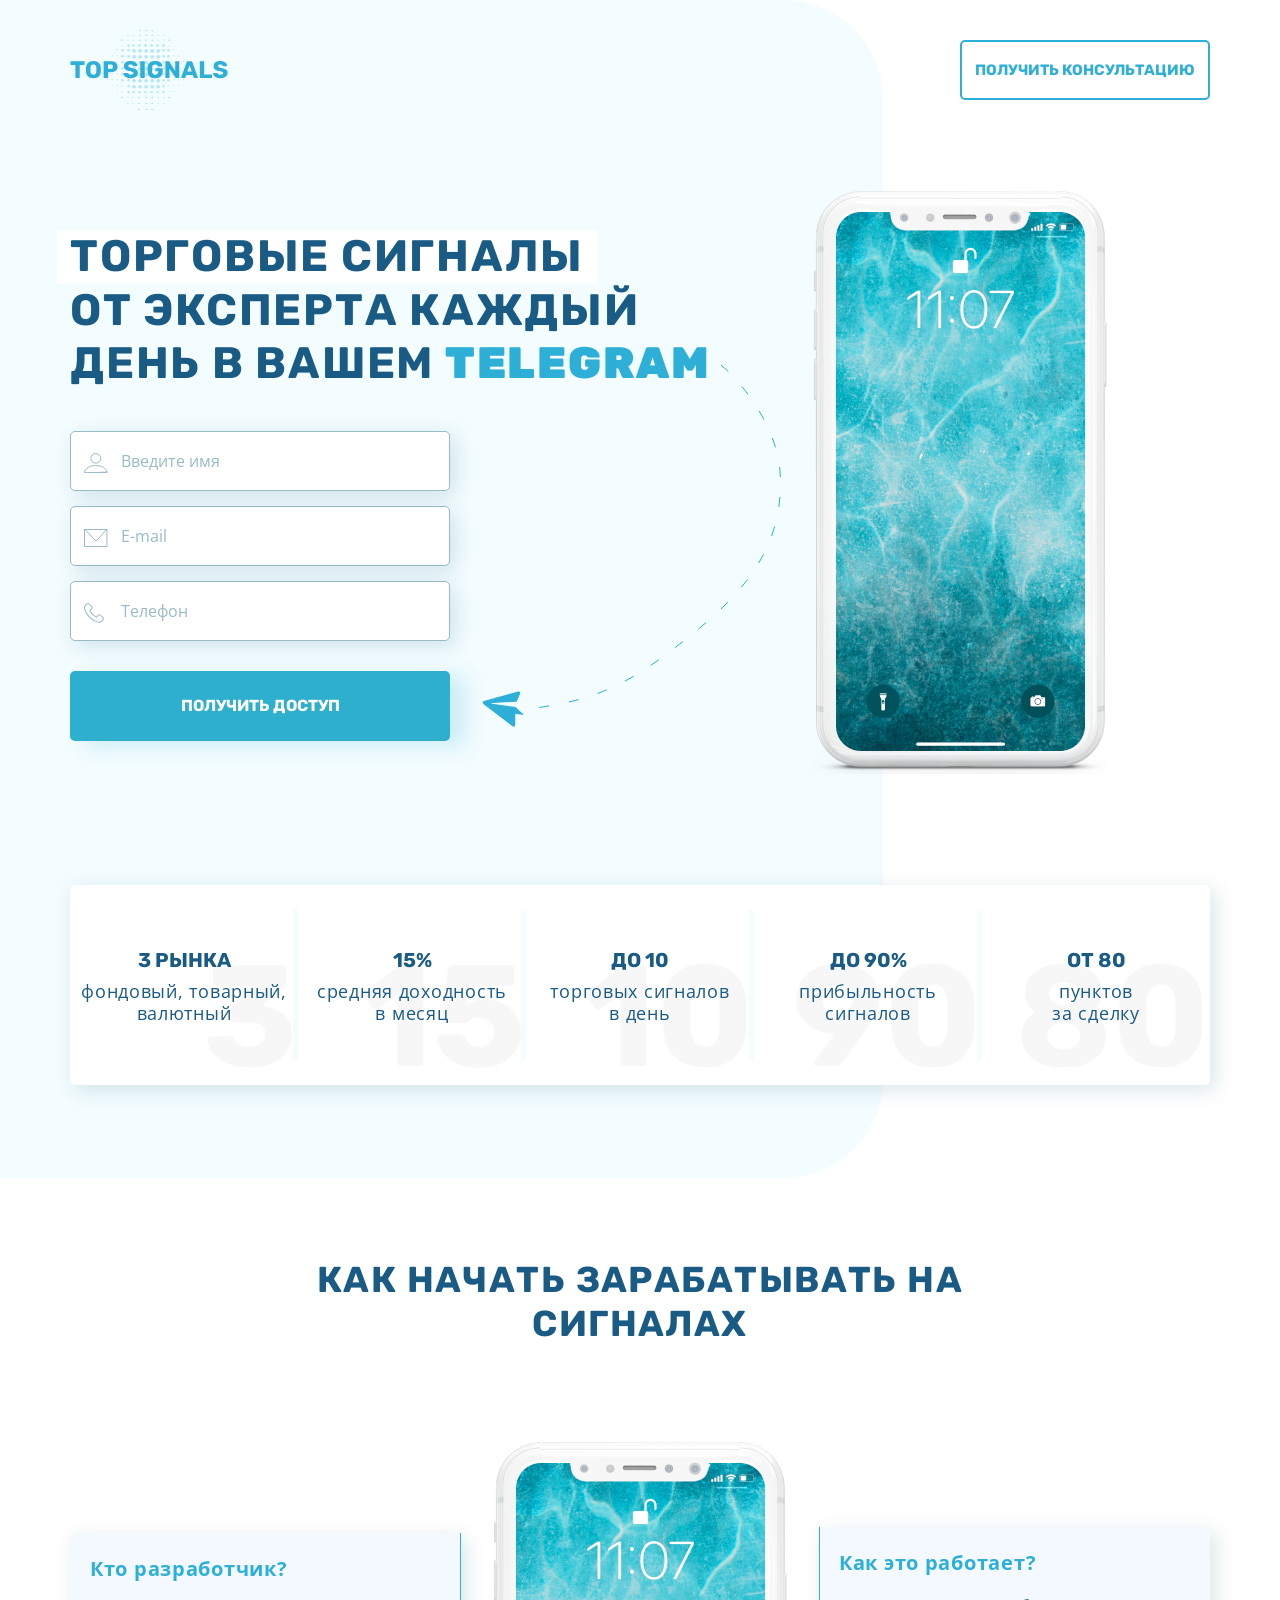
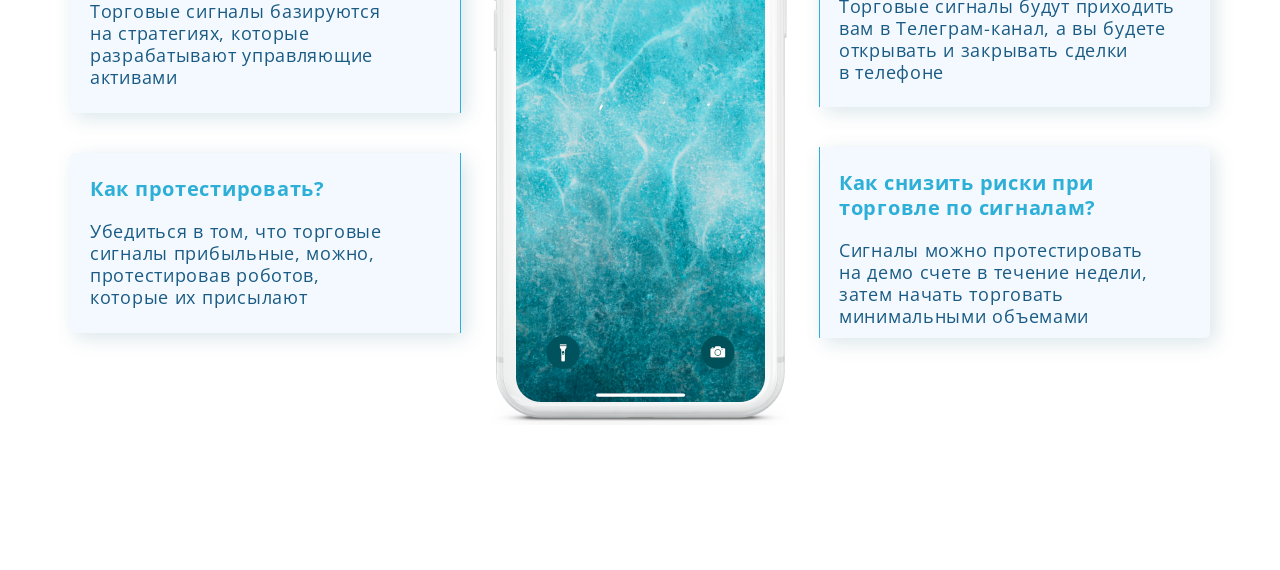
==== commit 6c26fd1a: "+" ====
--- a/index.html
+++ b/index.html
@@ -10,6 +10,9 @@
 	<meta name="theme-color" content="#2DAFD7">
 	<meta name="keywords" content="themeforest, theme, html, template">
 	<meta name="description" content="themeforest, theme, html, template">
+	<link rel="preconnect" href="https://fonts.googleapis.com">
+	<link rel="preconnect" href="https://fonts.gstatic.com" crossorigin>
+	<link href="https://fonts.googleapis.com/css2?family=Poppins:wght@400;700&family=Rubik:wght@400;700&family=Open+Sans:wght@400;700&display=swap" rel="stylesheet">
 	<link rel="stylesheet" href="assets/css/style.css">
 </head>
 
--- a/assets/css/style.css
+++ b/assets/css/style.css
@@ -1,2 +1 @@
-@charset "UTF-8";@font-face{font-family:"swiper-icons";src:url("data:application/font-woff;charset=utf-8;base64, [base64]//wADZ2x5ZgAAAywAAADMAAAD2MHtryVoZWFkAAABbAAAADAAAAA2E2+eoWhoZWEAAAGcAAAAHwAAACQC9gDzaG10eAAAAigAAAAZAAAArgJkABFsb2NhAAAC0AAAAFoAAABaFQAUGG1heHAAAAG8AAAAHwAAACAAcABAbmFtZQAAA/gAAAE5AAACXvFdBwlwb3N0AAAFNAAAAGIAAACE5s74hXjaY2BkYGAAYpf5Hu/j+W2+MnAzMYDAzaX6QjD6/4//Bxj5GA8AuRwMYGkAPywL13jaY2BkYGA88P8Agx4j+/8fQDYfA1AEBWgDAIB2BOoAeNpjYGRgYNBh4GdgYgABEMnIABJzYNADCQAACWgAsQB42mNgYfzCOIGBlYGB0YcxjYGBwR1Kf2WQZGhhYGBiYGVmgAFGBiQQkOaawtDAoMBQxXjg/wEGPcYDDA4wNUA2CCgwsAAAO4EL6gAAeNpj2M0gyAACqxgGNWBkZ2D4/wMA+xkDdgAAAHjaY2BgYGaAYBkGRgYQiAHyGMF8FgYHIM3DwMHABGQrMOgyWDLEM1T9/w8UBfEMgLzE////P/5//f/V/xv+r4eaAAeMbAxwIUYmIMHEgKYAYjUcsDAwsLKxc3BycfPw8jEQA/[base64]/uznmfPFBNODM2K7MTQ45YEAZqGP81AmGGcF3iPqOop0r1SPTaTbVkfUe4HXj97wYE+yNwWYxwWu4v1ugWHgo3S1XdZEVqWM7ET0cfnLGxWfkgR42o2PvWrDMBSFj/IHLaF0zKjRgdiVMwScNRAoWUoH78Y2icB/yIY09An6AH2Bdu/UB+yxopYshQiEvnvu0dURgDt8QeC8PDw7Fpji3fEA4z/PEJ6YOB5hKh4dj3EvXhxPqH/SKUY3rJ7srZ4FZnh1PMAtPhwP6fl2PMJMPDgeQ4rY8YT6Gzao0eAEA409DuggmTnFnOcSCiEiLMgxCiTI6Cq5DZUd3Qmp10vO0LaLTd2cjN4fOumlc7lUYbSQcZFkutRG7g6JKZKy0RmdLY680CDnEJ+UMkpFFe1RN7nxdVpXrC4aTtnaurOnYercZg2YVmLN/d/gczfEimrE/fs/bOuq29Zmn8tloORaXgZgGa78yO9/cnXm2BpaGvq25Dv9S4E9+5SIc9PqupJKhYFSSl47+Qcr1mYNAAAAeNptw0cKwkAAAMDZJA8Q7OUJvkLsPfZ6zFVERPy8qHh2YER+3i/BP83vIBLLySsoKimrqKqpa2hp6+jq6RsYGhmbmJqZSy0sraxtbO3sHRydnEMU4uR6yx7JJXveP7WrDycAAAAAAAH//wACeNpjYGRgYOABYhkgZgJCZgZNBkYGLQZtIJsFLMYAAAw3ALgAeNolizEKgDAQBCchRbC2sFER0YD6qVQiBCv/H9ezGI6Z5XBAw8CBK/m5iQQVauVbXLnOrMZv2oLdKFa8Pjuru2hJzGabmOSLzNMzvutpB3N42mNgZGBg4GKQYzBhYMxJLMlj4GBgAYow/P/PAJJhLM6sSoWKfWCAAwDAjgbRAAB42mNgYGBkAIIbCZo5IPrmUn0hGA0AO8EFTQAA") format("woff");font-weight:400;font-style:normal}:root{--swiper-theme-color:#007aff}.swiper,.swiper-wrapper{position:relative;z-index:1}.swiper{margin-left:auto;margin-right:auto;overflow:hidden;list-style:none;padding:0}.swiper-vertical>.swiper-wrapper{flex-direction:column}.swiper-wrapper{width:100%;height:100%;display:flex;transition-property:transform;box-sizing:content-box}.swiper-android .swiper-slide,.swiper-wrapper{transform:translate3d(0,0,0)}.swiper-pointer-events{touch-action:pan-y}.swiper-pointer-events.swiper-vertical{touch-action:pan-x}.swiper-slide{flex-shrink:0;width:100%;height:100%;position:relative;transition-property:transform}.swiper-slide-invisible-blank{visibility:hidden}.swiper-autoheight,.swiper-autoheight .swiper-slide{height:auto}.swiper-autoheight .swiper-wrapper{align-items:flex-start;transition-property:transform,height}.swiper-backface-hidden .swiper-slide{transform:translateZ(0);-webkit-backface-visibility:hidden;backface-visibility:hidden}.swiper-3d,.swiper-3d.swiper-css-mode .swiper-wrapper{perspective:1200px}.swiper-3d .swiper-cube-shadow,.swiper-3d .swiper-slide,.swiper-3d .swiper-slide-shadow,.swiper-3d .swiper-slide-shadow-bottom,.swiper-3d .swiper-slide-shadow-left,.swiper-3d .swiper-slide-shadow-right,.swiper-3d .swiper-slide-shadow-top,.swiper-3d .swiper-wrapper{transform-style:preserve-3d}.swiper-3d .swiper-slide-shadow,.swiper-3d .swiper-slide-shadow-bottom,.swiper-3d .swiper-slide-shadow-left,.swiper-3d .swiper-slide-shadow-right,.swiper-3d .swiper-slide-shadow-top{position:absolute;left:0;top:0;width:100%;height:100%;pointer-events:none;z-index:10}.swiper-3d .swiper-slide-shadow{background:rgba(0,0,0,.15)}.swiper-3d .swiper-slide-shadow-left{background-image:linear-gradient(to left,rgba(0,0,0,.5),transparent)}.swiper-3d .swiper-slide-shadow-right{background-image:linear-gradient(to right,rgba(0,0,0,.5),transparent)}.swiper-3d .swiper-slide-shadow-top{background-image:linear-gradient(to top,rgba(0,0,0,.5),transparent)}.swiper-3d .swiper-slide-shadow-bottom{background-image:linear-gradient(to bottom,rgba(0,0,0,.5),transparent)}.swiper-css-mode>.swiper-wrapper{overflow:auto;scrollbar-width:none;-ms-overflow-style:none}.swiper-css-mode>.swiper-wrapper::-webkit-scrollbar{display:none}.swiper-css-mode>.swiper-wrapper>.swiper-slide{scroll-snap-align:start start}.swiper-horizontal.swiper-css-mode>.swiper-wrapper{-webkit-scroll-snap-type:x mandatory;scroll-snap-type:x mandatory}.swiper-vertical.swiper-css-mode>.swiper-wrapper{-webkit-scroll-snap-type:y mandatory;scroll-snap-type:y mandatory}.swiper-centered>.swiper-wrapper::before{content:"";flex-shrink:0;order:9999}.swiper-centered.swiper-horizontal>.swiper-wrapper>.swiper-slide:first-child{-webkit-margin-start:var(--swiper-centered-offset-before);margin-inline-start:var(--swiper-centered-offset-before)}.swiper-centered.swiper-horizontal>.swiper-wrapper::before{height:100%;width:var(--swiper-centered-offset-after)}.swiper-centered.swiper-vertical>.swiper-wrapper>.swiper-slide:first-child{-webkit-margin-before:var(--swiper-centered-offset-before);margin-block-start:var(--swiper-centered-offset-before)}.swiper-centered.swiper-vertical>.swiper-wrapper::before{width:100%;height:var(--swiper-centered-offset-after)}.swiper-centered>.swiper-wrapper>.swiper-slide{scroll-snap-align:center center}.container,.container-fluid,.container-lg,.container-md,.container-sm,.container-xl{width:100%;padding-right:15px;padding-left:15px;margin-right:auto;margin-left:auto}@media (min-width:576px){.container,.container-sm{max-width:540px}}@media (min-width:768px){.container,.container-md,.container-sm{max-width:720px}}@media (min-width:992px){.container,.container-lg,.container-md,.container-sm{max-width:960px}}@media (min-width:1200px){.container,.container-lg,.container-md,.container-sm,.container-xl{max-width:1140px}}.row{display:flex;flex-wrap:wrap;margin-right:-15px;margin-left:-15px}.no-gutters{margin-right:0;margin-left:0}.no-gutters>.col,.no-gutters>[class*=col-]{padding-right:0;padding-left:0}.col,.col-lg,.col-lg-1,.col-lg-10,.col-lg-11,.col-lg-12,.col-lg-2,.col-lg-3,.col-lg-4,.col-lg-5,.col-lg-6,.col-lg-7,.col-lg-8,.col-lg-9,.col-lg-auto,.col-md,.col-md-1,.col-md-10,.col-md-11,.col-md-12,.col-md-2,.col-md-3,.col-md-4,.col-md-5,.col-md-6,.col-md-7,.col-md-8,.col-md-9,.col-md-auto,.col-sm,.col-sm-1,.col-sm-10,.col-sm-11,.col-sm-12,.col-sm-2,.col-sm-3,.col-sm-4,.col-sm-5,.col-sm-6,.col-sm-7,.col-sm-8,.col-sm-9,.col-sm-auto,.col-xl,.col-xl-1,.col-xl-10,.col-xl-11,.col-xl-12,.col-xl-2,.col-xl-3,.col-xl-4,.col-xl-5,.col-xl-6,.col-xl-7,.col-xl-8,.col-xl-9,.col-xl-auto{position:relative;width:100%;padding-right:15px;padding-left:15px}.col-auto{position:relative;padding-right:15px;padding-left:15px}.col-1,.col-10,.col-11,.col-12,.col-2,.col-3,.col-4,.col-5,.col-6,.col-7,.col-8,.col-9{position:relative;width:100%;padding-right:15px;padding-left:15px}.col{flex-basis:0;flex-grow:1;max-width:100%}.row-cols-1>*{flex:0 0 100%;max-width:100%}.row-cols-2>*{flex:0 0 50%;max-width:50%}.row-cols-3>*{flex:0 0 33.3333333333%;max-width:33.3333333333%}.row-cols-4>*{flex:0 0 25%;max-width:25%}.row-cols-5>*{flex:0 0 20%;max-width:20%}.row-cols-6>*{flex:0 0 16.6666666667%;max-width:16.6666666667%}.col-auto{flex:0 0 auto;width:auto;max-width:100%}.col-1{flex:0 0 8.33333333%;max-width:8.33333333%}.col-2{flex:0 0 16.66666667%;max-width:16.66666667%}.col-3{flex:0 0 25%;max-width:25%}.col-4{flex:0 0 33.33333333%;max-width:33.33333333%}.col-5{flex:0 0 41.66666667%;max-width:41.66666667%}.col-6{flex:0 0 50%;max-width:50%}.col-7{flex:0 0 58.33333333%;max-width:58.33333333%}.col-8{flex:0 0 66.66666667%;max-width:66.66666667%}.col-9{flex:0 0 75%;max-width:75%}.col-10{flex:0 0 83.33333333%;max-width:83.33333333%}.col-11{flex:0 0 91.66666667%;max-width:91.66666667%}.col-12{flex:0 0 100%;max-width:100%}.order-first{order:-1}.order-last{order:13}.order-0{order:0}.order-1{order:1}.order-2{order:2}.order-3{order:3}.order-4{order:4}.order-5{order:5}.order-6{order:6}.order-7{order:7}.order-8{order:8}.order-9{order:9}.order-10{order:10}.order-11{order:11}.order-12{order:12}.offset-1{margin-left:8.33333333%}.offset-2{margin-left:16.66666667%}.offset-3{margin-left:25%}.offset-4{margin-left:33.33333333%}.offset-5{margin-left:41.66666667%}.offset-6{margin-left:50%}.offset-7{margin-left:58.33333333%}.offset-8{margin-left:66.66666667%}.offset-9{margin-left:75%}.offset-10{margin-left:83.33333333%}.offset-11{margin-left:91.66666667%}@media (min-width:576px){.col-sm{flex-basis:0;flex-grow:1;max-width:100%}.row-cols-sm-1>*{flex:0 0 100%;max-width:100%}.row-cols-sm-2>*{flex:0 0 50%;max-width:50%}.row-cols-sm-3>*{flex:0 0 33.3333333333%;max-width:33.3333333333%}.row-cols-sm-4>*{flex:0 0 25%;max-width:25%}.row-cols-sm-5>*{flex:0 0 20%;max-width:20%}.row-cols-sm-6>*{flex:0 0 16.6666666667%;max-width:16.6666666667%}.col-sm-auto{flex:0 0 auto;width:auto;max-width:100%}.col-sm-1{flex:0 0 8.33333333%;max-width:8.33333333%}.col-sm-2{flex:0 0 16.66666667%;max-width:16.66666667%}.col-sm-3{flex:0 0 25%;max-width:25%}.col-sm-4{flex:0 0 33.33333333%;max-width:33.33333333%}.col-sm-5{flex:0 0 41.66666667%;max-width:41.66666667%}.col-sm-6{flex:0 0 50%;max-width:50%}.col-sm-7{flex:0 0 58.33333333%;max-width:58.33333333%}.col-sm-8{flex:0 0 66.66666667%;max-width:66.66666667%}.col-sm-9{flex:0 0 75%;max-width:75%}.col-sm-10{flex:0 0 83.33333333%;max-width:83.33333333%}.col-sm-11{flex:0 0 91.66666667%;max-width:91.66666667%}.col-sm-12{flex:0 0 100%;max-width:100%}.order-sm-first{order:-1}.order-sm-last{order:13}.order-sm-0{order:0}.order-sm-1{order:1}.order-sm-2{order:2}.order-sm-3{order:3}.order-sm-4{order:4}.order-sm-5{order:5}.order-sm-6{order:6}.order-sm-7{order:7}.order-sm-8{order:8}.order-sm-9{order:9}.order-sm-10{order:10}.order-sm-11{order:11}.order-sm-12{order:12}.offset-sm-0{margin-left:0}.offset-sm-1{margin-left:8.33333333%}.offset-sm-2{margin-left:16.66666667%}.offset-sm-3{margin-left:25%}.offset-sm-4{margin-left:33.33333333%}.offset-sm-5{margin-left:41.66666667%}.offset-sm-6{margin-left:50%}.offset-sm-7{margin-left:58.33333333%}.offset-sm-8{margin-left:66.66666667%}.offset-sm-9{margin-left:75%}.offset-sm-10{margin-left:83.33333333%}.offset-sm-11{margin-left:91.66666667%}}@media (min-width:768px){.col-md{flex-basis:0;flex-grow:1;max-width:100%}.row-cols-md-1>*{flex:0 0 100%;max-width:100%}.row-cols-md-2>*{flex:0 0 50%;max-width:50%}.row-cols-md-3>*{flex:0 0 33.3333333333%;max-width:33.3333333333%}.row-cols-md-4>*{flex:0 0 25%;max-width:25%}.row-cols-md-5>*{flex:0 0 20%;max-width:20%}.row-cols-md-6>*{flex:0 0 16.6666666667%;max-width:16.6666666667%}.col-md-auto{flex:0 0 auto;width:auto;max-width:100%}.col-md-1{flex:0 0 8.33333333%;max-width:8.33333333%}.col-md-2{flex:0 0 16.66666667%;max-width:16.66666667%}.col-md-3{flex:0 0 25%;max-width:25%}.col-md-4{flex:0 0 33.33333333%;max-width:33.33333333%}.col-md-5{flex:0 0 41.66666667%;max-width:41.66666667%}.col-md-6{flex:0 0 50%;max-width:50%}.col-md-7{flex:0 0 58.33333333%;max-width:58.33333333%}.col-md-8{flex:0 0 66.66666667%;max-width:66.66666667%}.col-md-9{flex:0 0 75%;max-width:75%}.col-md-10{flex:0 0 83.33333333%;max-width:83.33333333%}.col-md-11{flex:0 0 91.66666667%;max-width:91.66666667%}.col-md-12{flex:0 0 100%;max-width:100%}.order-md-first{order:-1}.order-md-last{order:13}.order-md-0{order:0}.order-md-1{order:1}.order-md-2{order:2}.order-md-3{order:3}.order-md-4{order:4}.order-md-5{order:5}.order-md-6{order:6}.order-md-7{order:7}.order-md-8{order:8}.order-md-9{order:9}.order-md-10{order:10}.order-md-11{order:11}.order-md-12{order:12}.offset-md-0{margin-left:0}.offset-md-1{margin-left:8.33333333%}.offset-md-2{margin-left:16.66666667%}.offset-md-3{margin-left:25%}.offset-md-4{margin-left:33.33333333%}.offset-md-5{margin-left:41.66666667%}.offset-md-6{margin-left:50%}.offset-md-7{margin-left:58.33333333%}.offset-md-8{margin-left:66.66666667%}.offset-md-9{margin-left:75%}.offset-md-10{margin-left:83.33333333%}.offset-md-11{margin-left:91.66666667%}}@media (min-width:992px){.col-lg{flex-basis:0;flex-grow:1;max-width:100%}.row-cols-lg-1>*{flex:0 0 100%;max-width:100%}.row-cols-lg-2>*{flex:0 0 50%;max-width:50%}.row-cols-lg-3>*{flex:0 0 33.3333333333%;max-width:33.3333333333%}.row-cols-lg-4>*{flex:0 0 25%;max-width:25%}.row-cols-lg-5>*{flex:0 0 20%;max-width:20%}.row-cols-lg-6>*{flex:0 0 16.6666666667%;max-width:16.6666666667%}.col-lg-auto{flex:0 0 auto;width:auto;max-width:100%}.col-lg-1{flex:0 0 8.33333333%;max-width:8.33333333%}.col-lg-2{flex:0 0 16.66666667%;max-width:16.66666667%}.col-lg-3{flex:0 0 25%;max-width:25%}.col-lg-4{flex:0 0 33.33333333%;max-width:33.33333333%}.col-lg-5{flex:0 0 41.66666667%;max-width:41.66666667%}.col-lg-6{flex:0 0 50%;max-width:50%}.col-lg-7{flex:0 0 58.33333333%;max-width:58.33333333%}.col-lg-8{flex:0 0 66.66666667%;max-width:66.66666667%}.col-lg-9{flex:0 0 75%;max-width:75%}.col-lg-10{flex:0 0 83.33333333%;max-width:83.33333333%}.col-lg-11{flex:0 0 91.66666667%;max-width:91.66666667%}.col-lg-12{flex:0 0 100%;max-width:100%}.order-lg-first{order:-1}.order-lg-last{order:13}.order-lg-0{order:0}.order-lg-1{order:1}.order-lg-2{order:2}.order-lg-3{order:3}.order-lg-4{order:4}.order-lg-5{order:5}.order-lg-6{order:6}.order-lg-7{order:7}.order-lg-8{order:8}.order-lg-9{order:9}.order-lg-10{order:10}.order-lg-11{order:11}.order-lg-12{order:12}.offset-lg-0{margin-left:0}.offset-lg-1{margin-left:8.33333333%}.offset-lg-2{margin-left:16.66666667%}.offset-lg-3{margin-left:25%}.offset-lg-4{margin-left:33.33333333%}.offset-lg-5{margin-left:41.66666667%}.offset-lg-6{margin-left:50%}.offset-lg-7{margin-left:58.33333333%}.offset-lg-8{margin-left:66.66666667%}.offset-lg-9{margin-left:75%}.offset-lg-10{margin-left:83.33333333%}.offset-lg-11{margin-left:91.66666667%}}@media (min-width:1200px){.col-xl{flex-basis:0;flex-grow:1;max-width:100%}.row-cols-xl-1>*{flex:0 0 100%;max-width:100%}.row-cols-xl-2>*{flex:0 0 50%;max-width:50%}.row-cols-xl-3>*{flex:0 0 33.3333333333%;max-width:33.3333333333%}.row-cols-xl-4>*{flex:0 0 25%;max-width:25%}.row-cols-xl-5>*{flex:0 0 20%;max-width:20%}.row-cols-xl-6>*{flex:0 0 16.6666666667%;max-width:16.6666666667%}.col-xl-auto{flex:0 0 auto;width:auto;max-width:100%}.col-xl-1{flex:0 0 8.33333333%;max-width:8.33333333%}.col-xl-2{flex:0 0 16.66666667%;max-width:16.66666667%}.col-xl-3{flex:0 0 25%;max-width:25%}.col-xl-4{flex:0 0 33.33333333%;max-width:33.33333333%}.col-xl-5{flex:0 0 41.66666667%;max-width:41.66666667%}.col-xl-6{flex:0 0 50%;max-width:50%}.col-xl-7{flex:0 0 58.33333333%;max-width:58.33333333%}.col-xl-8{flex:0 0 66.66666667%;max-width:66.66666667%}.col-xl-9{flex:0 0 75%;max-width:75%}.col-xl-10{flex:0 0 83.33333333%;max-width:83.33333333%}.col-xl-11{flex:0 0 91.66666667%;max-width:91.66666667%}.col-xl-12{flex:0 0 100%;max-width:100%}.order-xl-first{order:-1}.order-xl-last{order:13}.order-xl-0{order:0}.order-xl-1{order:1}.order-xl-2{order:2}.order-xl-3{order:3}.order-xl-4{order:4}.order-xl-5{order:5}.order-xl-6{order:6}.order-xl-7{order:7}.order-xl-8{order:8}.order-xl-9{order:9}.order-xl-10{order:10}.order-xl-11{order:11}.order-xl-12{order:12}.offset-xl-0{margin-left:0}.offset-xl-1{margin-left:8.33333333%}.offset-xl-2{margin-left:16.66666667%}.offset-xl-3{margin-left:25%}.offset-xl-4{margin-left:33.33333333%}.offset-xl-5{margin-left:41.66666667%}.offset-xl-6{margin-left:50%}.offset-xl-7{margin-left:58.33333333%}.offset-xl-8{margin-left:66.66666667%}.offset-xl-9{margin-left:75%}.offset-xl-10{margin-left:83.33333333%}.offset-xl-11{margin-left:91.66666667%}}.align-baseline{vertical-align:baseline!important}.align-top{vertical-align:top!important}.align-middle{vertical-align:middle!important}.align-bottom{vertical-align:bottom!important}.align-text-bottom{vertical-align:text-bottom!important}.align-text-top{vertical-align:text-top!important}.clearfix::after{display:block;clear:both;content:""}.d-none{display:none!important}.d-inline{display:inline!important}.d-inline-block{display:inline-block!important}.d-block{display:block!important}.d-table{display:table!important}.d-table-row{display:table-row!important}.d-table-cell{display:table-cell!important}.d-flex{display:flex!important}.d-inline-flex{display:inline-flex!important}@media (min-width:576px){.d-sm-none{display:none!important}.d-sm-inline{display:inline!important}.d-sm-inline-block{display:inline-block!important}.d-sm-block{display:block!important}.d-sm-table{display:table!important}.d-sm-table-row{display:table-row!important}.d-sm-table-cell{display:table-cell!important}.d-sm-flex{display:flex!important}.d-sm-inline-flex{display:inline-flex!important}}@media (min-width:768px){.d-md-none{display:none!important}.d-md-inline{display:inline!important}.d-md-inline-block{display:inline-block!important}.d-md-block{display:block!important}.d-md-table{display:table!important}.d-md-table-row{display:table-row!important}.d-md-table-cell{display:table-cell!important}.d-md-flex{display:flex!important}.d-md-inline-flex{display:inline-flex!important}}@media (min-width:992px){.d-lg-none{display:none!important}.d-lg-inline{display:inline!important}.d-lg-inline-block{display:inline-block!important}.d-lg-block{display:block!important}.d-lg-table{display:table!important}.d-lg-table-row{display:table-row!important}.d-lg-table-cell{display:table-cell!important}.d-lg-flex{display:flex!important}.d-lg-inline-flex{display:inline-flex!important}}@media (min-width:1200px){.d-xl-none{display:none!important}.d-xl-inline{display:inline!important}.d-xl-inline-block{display:inline-block!important}.d-xl-block{display:block!important}.d-xl-table{display:table!important}.d-xl-table-row{display:table-row!important}.d-xl-table-cell{display:table-cell!important}.d-xl-flex{display:flex!important}.d-xl-inline-flex{display:inline-flex!important}}@media print{.d-print-none{display:none!important}.d-print-inline{display:inline!important}.d-print-inline-block{display:inline-block!important}.d-print-block{display:block!important}.d-print-table{display:table!important}.d-print-table-row{display:table-row!important}.d-print-table-cell{display:table-cell!important}.d-print-flex{display:flex!important}.d-print-inline-flex{display:inline-flex!important}}.flex-row{flex-direction:row!important}.flex-column{flex-direction:column!important}.flex-row-reverse{flex-direction:row-reverse!important}.flex-column-reverse{flex-direction:column-reverse!important}.flex-wrap{flex-wrap:wrap!important}.flex-nowrap{flex-wrap:nowrap!important}.flex-wrap-reverse{flex-wrap:wrap-reverse!important}.flex-fill{flex:1 1 auto!important}.flex-grow-0{flex-grow:0!important}.flex-grow-1{flex-grow:1!important}.flex-shrink-0{flex-shrink:0!important}.flex-shrink-1{flex-shrink:1!important}.justify-content-start{justify-content:flex-start!important}.justify-content-end{justify-content:flex-end!important}.justify-content-center{justify-content:center!important}.justify-content-between{justify-content:space-between!important}.justify-content-around{justify-content:space-around!important}.align-items-start{align-items:flex-start!important}.align-items-end{align-items:flex-end!important}.align-items-center{align-items:center!important}.align-items-baseline{align-items:baseline!important}.align-items-stretch{align-items:stretch!important}.align-content-start{align-content:flex-start!important}.align-content-end{align-content:flex-end!important}.align-content-center{align-content:center!important}.align-content-between{align-content:space-between!important}.align-content-around{align-content:space-around!important}.align-content-stretch{align-content:stretch!important}.align-self-auto{align-self:auto!important}.align-self-start{align-self:flex-start!important}.align-self-end{align-self:flex-end!important}.align-self-center{align-self:center!important}.align-self-baseline{align-self:baseline!important}.align-self-stretch{align-self:stretch!important}@media (min-width:576px){.flex-sm-row{flex-direction:row!important}.flex-sm-column{flex-direction:column!important}.flex-sm-row-reverse{flex-direction:row-reverse!important}.flex-sm-column-reverse{flex-direction:column-reverse!important}.flex-sm-wrap{flex-wrap:wrap!important}.flex-sm-nowrap{flex-wrap:nowrap!important}.flex-sm-wrap-reverse{flex-wrap:wrap-reverse!important}.flex-sm-fill{flex:1 1 auto!important}.flex-sm-grow-0{flex-grow:0!important}.flex-sm-grow-1{flex-grow:1!important}.flex-sm-shrink-0{flex-shrink:0!important}.flex-sm-shrink-1{flex-shrink:1!important}.justify-content-sm-start{justify-content:flex-start!important}.justify-content-sm-end{justify-content:flex-end!important}.justify-content-sm-center{justify-content:center!important}.justify-content-sm-between{justify-content:space-between!important}.justify-content-sm-around{justify-content:space-around!important}.align-items-sm-start{align-items:flex-start!important}.align-items-sm-end{align-items:flex-end!important}.align-items-sm-center{align-items:center!important}.align-items-sm-baseline{align-items:baseline!important}.align-items-sm-stretch{align-items:stretch!important}.align-content-sm-start{align-content:flex-start!important}.align-content-sm-end{align-content:flex-end!important}.align-content-sm-center{align-content:center!important}.align-content-sm-between{align-content:space-between!important}.align-content-sm-around{align-content:space-around!important}.align-content-sm-stretch{align-content:stretch!important}.align-self-sm-auto{align-self:auto!important}.align-self-sm-start{align-self:flex-start!important}.align-self-sm-end{align-self:flex-end!important}.align-self-sm-center{align-self:center!important}.align-self-sm-baseline{align-self:baseline!important}.align-self-sm-stretch{align-self:stretch!important}}@media (min-width:768px){.flex-md-row{flex-direction:row!important}.flex-md-column{flex-direction:column!important}.flex-md-row-reverse{flex-direction:row-reverse!important}.flex-md-column-reverse{flex-direction:column-reverse!important}.flex-md-wrap{flex-wrap:wrap!important}.flex-md-nowrap{flex-wrap:nowrap!important}.flex-md-wrap-reverse{flex-wrap:wrap-reverse!important}.flex-md-fill{flex:1 1 auto!important}.flex-md-grow-0{flex-grow:0!important}.flex-md-grow-1{flex-grow:1!important}.flex-md-shrink-0{flex-shrink:0!important}.flex-md-shrink-1{flex-shrink:1!important}.justify-content-md-start{justify-content:flex-start!important}.justify-content-md-end{justify-content:flex-end!important}.justify-content-md-center{justify-content:center!important}.justify-content-md-between{justify-content:space-between!important}.justify-content-md-around{justify-content:space-around!important}.align-items-md-start{align-items:flex-start!important}.align-items-md-end{align-items:flex-end!important}.align-items-md-center{align-items:center!important}.align-items-md-baseline{align-items:baseline!important}.align-items-md-stretch{align-items:stretch!important}.align-content-md-start{align-content:flex-start!important}.align-content-md-end{align-content:flex-end!important}.align-content-md-center{align-content:center!important}.align-content-md-between{align-content:space-between!important}.align-content-md-around{align-content:space-around!important}.align-content-md-stretch{align-content:stretch!important}.align-self-md-auto{align-self:auto!important}.align-self-md-start{align-self:flex-start!important}.align-self-md-end{align-self:flex-end!important}.align-self-md-center{align-self:center!important}.align-self-md-baseline{align-self:baseline!important}.align-self-md-stretch{align-self:stretch!important}}@media (min-width:992px){.flex-lg-row{flex-direction:row!important}.flex-lg-column{flex-direction:column!important}.flex-lg-row-reverse{flex-direction:row-reverse!important}.flex-lg-column-reverse{flex-direction:column-reverse!important}.flex-lg-wrap{flex-wrap:wrap!important}.flex-lg-nowrap{flex-wrap:nowrap!important}.flex-lg-wrap-reverse{flex-wrap:wrap-reverse!important}.flex-lg-fill{flex:1 1 auto!important}.flex-lg-grow-0{flex-grow:0!important}.flex-lg-grow-1{flex-grow:1!important}.flex-lg-shrink-0{flex-shrink:0!important}.flex-lg-shrink-1{flex-shrink:1!important}.justify-content-lg-start{justify-content:flex-start!important}.justify-content-lg-end{justify-content:flex-end!important}.justify-content-lg-center{justify-content:center!important}.justify-content-lg-between{justify-content:space-between!important}.justify-content-lg-around{justify-content:space-around!important}.align-items-lg-start{align-items:flex-start!important}.align-items-lg-end{align-items:flex-end!important}.align-items-lg-center{align-items:center!important}.align-items-lg-baseline{align-items:baseline!important}.align-items-lg-stretch{align-items:stretch!important}.align-content-lg-start{align-content:flex-start!important}.align-content-lg-end{align-content:flex-end!important}.align-content-lg-center{align-content:center!important}.align-content-lg-between{align-content:space-between!important}.align-content-lg-around{align-content:space-around!important}.align-content-lg-stretch{align-content:stretch!important}.align-self-lg-auto{align-self:auto!important}.align-self-lg-start{align-self:flex-start!important}.align-self-lg-end{align-self:flex-end!important}.align-self-lg-center{align-self:center!important}.align-self-lg-baseline{align-self:baseline!important}.align-self-lg-stretch{align-self:stretch!important}}@media (min-width:1200px){.flex-xl-row{flex-direction:row!important}.flex-xl-column{flex-direction:column!important}.flex-xl-row-reverse{flex-direction:row-reverse!important}.flex-xl-column-reverse{flex-direction:column-reverse!important}.flex-xl-wrap{flex-wrap:wrap!important}.flex-xl-nowrap{flex-wrap:nowrap!important}.flex-xl-wrap-reverse{flex-wrap:wrap-reverse!important}.flex-xl-fill{flex:1 1 auto!important}.flex-xl-grow-0{flex-grow:0!important}.flex-xl-grow-1{flex-grow:1!important}.flex-xl-shrink-0{flex-shrink:0!important}.flex-xl-shrink-1{flex-shrink:1!important}.justify-content-xl-start{justify-content:flex-start!important}.justify-content-xl-end{justify-content:flex-end!important}.justify-content-xl-center{justify-content:center!important}.justify-content-xl-between{justify-content:space-between!important}.justify-content-xl-around{justify-content:space-around!important}.align-items-xl-start{align-items:flex-start!important}.align-items-xl-end{align-items:flex-end!important}.align-items-xl-center{align-items:center!important}.align-items-xl-baseline{align-items:baseline!important}.align-items-xl-stretch{align-items:stretch!important}.align-content-xl-start{align-content:flex-start!important}.align-content-xl-end{align-content:flex-end!important}.align-content-xl-center{align-content:center!important}.align-content-xl-between{align-content:space-between!important}.align-content-xl-around{align-content:space-around!important}.align-content-xl-stretch{align-content:stretch!important}.align-self-xl-auto{align-self:auto!important}.align-self-xl-start{align-self:flex-start!important}.align-self-xl-end{align-self:flex-end!important}.align-self-xl-center{align-self:center!important}.align-self-xl-baseline{align-self:baseline!important}.align-self-xl-stretch{align-self:stretch!important}}.float-left{float:left!important}.float-right{float:right!important}.float-none{float:none!important}@media (min-width:576px){.float-sm-left{float:left!important}.float-sm-right{float:right!important}.float-sm-none{float:none!important}}@media (min-width:768px){.float-md-left{float:left!important}.float-md-right{float:right!important}.float-md-none{float:none!important}}@media (min-width:992px){.float-lg-left{float:left!important}.float-lg-right{float:right!important}.float-lg-none{float:none!important}}@media (min-width:1200px){.float-xl-left{float:left!important}.float-xl-right{float:right!important}.float-xl-none{float:none!important}}.overflow-auto{overflow:auto!important}.overflow-hidden{overflow:hidden!important}.position-static{position:static!important}.position-relative{position:relative!important}.position-absolute{position:absolute!important}.position-fixed{position:fixed!important}.position-sticky{position:-webkit-sticky!important;position:sticky!important}.fixed-bottom,.fixed-top{position:fixed;right:0;left:0;z-index:1030}.fixed-top{top:0}.fixed-bottom{bottom:0}@supports ((position:-webkit-sticky) or (position:sticky)){.sticky-top{position:-webkit-sticky;position:sticky;top:0;z-index:1020}}.w-25{width:25%!important}.w-50{width:50%!important}.w-75{width:75%!important}.w-100{width:100%!important}.w-auto{width:auto!important}.h-25{height:25%!important}.h-50{height:50%!important}.h-75{height:75%!important}.h-100{height:100%!important}.h-auto{height:auto!important}.mw-100{max-width:100%!important}.mh-100{max-height:100%!important}.min-vw-100{min-width:100vw!important}.min-vh-100{min-height:100vh!important}.vw-100{width:100vw!important}.vh-100{height:100vh!important}.text-wrap{white-space:normal!important}.text-nowrap{white-space:nowrap!important}.text-truncate{overflow:hidden;text-overflow:ellipsis;white-space:nowrap}.text-left{text-align:left!important}.text-right{text-align:right!important}.text-center{text-align:center!important}.text-justify{text-align:justify!important}@media (min-width:576px){.text-sm-left{text-align:left!important}.text-sm-right{text-align:right!important}.text-sm-center{text-align:center!important}.text-sm-justify{text-align:justify!important}}@media (min-width:768px){.text-md-left{text-align:left!important}.text-md-right{text-align:right!important}.text-md-center{text-align:center!important}.text-md-justify{text-align:justify!important}}@media (min-width:992px){.text-lg-left{text-align:left!important}.text-lg-right{text-align:right!important}.text-lg-center{text-align:center!important}.text-lg-justify{text-align:justify!important}}@media (min-width:1200px){.text-xl-left{text-align:left!important}.text-xl-right{text-align:right!important}.text-xl-center{text-align:center!important}.text-xl-justify{text-align:justify!important}}.text-lowercase{text-transform:lowercase!important}.text-uppercase{text-transform:uppercase!important}.text-capitalize{text-transform:capitalize!important}.text-hide{font:0/0 a;color:transparent;text-shadow:none;background-color:transparent;border:0}.text-decoration-none{text-decoration:none!important}.text-break{word-break:break-word!important;overflow-wrap:break-word!important}.text-reset{color:inherit!important}.visible{visibility:visible!important}.invisible{visibility:hidden!important}.h1,.h2,.h3,.h4,.h5,.h6,h1,h2,h3,h4,h5,h6{clear:both;margin:0 0 15px;padding:20px 0 0;line-height:1.25;font-weight:700}.h1:first-child,.h2:first-child,.h3:first-child,.h4:first-child,.h5:first-child,.h6:first-child,h1:first-child,h2:first-child,h3:first-child,h4:first-child,h5:first-child,h6:first-child{padding-top:0}.h1,h1{font-size:3rem}.h2,h2{font-size:2.375rem}.h3,h3{font-size:2rem}.h4,h4{font-size:1.75rem}.h5,h5{font-size:1.5rem}.h6,h6{font-size:1.25rem}*,::after,::before{box-sizing:border-box}@media (prefers-reduced-motion:no-preference){:root{scroll-behavior:smooth}}body{font-family:"Open Sans",system-ui,-apple-system,"Segoe UI",Roboto,"Helvetica Neue",Arial,"Noto Sans","Liberation Sans",sans-serif,"Apple Color Emoji","Segoe UI Emoji","Segoe UI Symbol","Noto Color Emoji";font-size:1rem;line-height:1.5;font-weight:400;color:#000;background-color:#fff;margin:0;-webkit-font-smoothing:antialiased;-moz-osx-font-smoothing:grayscale;-webkit-text-size-adjust:100%;-webkit-tap-highlight-color:transparent}hr{margin:0;color:inherit;background-color:currentColor;border:0;opacity:.25}hr:not([size]){height:1px}p{margin-top:0}abbr[data-bs-original-title],abbr[title]{-webkit-text-decoration:underline dotted;text-decoration:underline dotted;cursor:help;-webkit-text-decoration-skip-ink:none;text-decoration-skip-ink:none}address{margin-bottom:1rem;font-style:normal;line-height:inherit}ol,ul{padding:0}ul{margin:0 0 25px 20px;list-style:disc}ul ul{list-style-type:circle}ul ul ul{list-style-type:square}ol{margin:0 0 25px 25px}dl,p{margin-bottom:20px}dd{margin:0 20px 20px}dt{font-weight:700}blockquote,q{padding:0 0 0 40px;position:relative;display:block}blockquote:before,q:before{content:"”";position:absolute;left:0;top:0;font-size:2.25rem;line-height:1.1;font-weight:700;color:#007bff}b,strong{font-weight:bolder}small{font-size:.875rem}mark{padding:.2em;background-color:#fcf8e3}sub,sup{position:relative;font-size:.75rem;line-height:0;vertical-align:baseline}sub{bottom:-4px}sup{top:-8px}a{color:#2775ff;text-decoration:none}a:focus{outline:0}a:focus,a:hover{color:#2775ff;text-decoration:underline}a:not([href]):not([class]),a:not([href]):not([class]):hover{color:inherit;text-decoration:none}pre{background-color:#eee;line-height:1.5;max-width:100%;padding:15px;text-align:left;display:block;margin-top:0;margin-bottom:15px;overflow:auto}[dir=rtl] pre{text-align:right}code,kbd,pre,samp{font-family:SFMono-Regular,Menlo,Monaco,Consolas,"Liberation Mono","Courier New",monospace;direction:ltr;unicode-bidi:bidi-override}code,pre{font-size:.875rem}code{color:#d63384;word-wrap:break-word;display:inline-block;padding:3px 10px;border-radius:3px}kbd,samp{font-size:1rem}pre code{font-size:inherit;word-break:normal}a>code,pre code{color:inherit}kbd{padding:.2rem .4rem;font-size:.875em;color:#fff;background-color:#212529;border-radius:.2rem;padding:2px 5px;border-radius:4px}kbd kbd{padding:0;font-size:1em;font-weight:700}figure{margin:0 0 15px}img,svg{vertical-align:middle}table{caption-side:bottom;border-collapse:collapse;width:100%;border:0;box-shadow:0 4px 10px rgba(0,0,0,.1);margin:15px 0 25px}table caption{caption-side:top;text-align:center;padding-top:0;padding-bottom:10px;color:#6c757d}code,table tfoot,table thead{background-color:#f9f9f9}table tbody tr{border-bottom:1px solid #eee}table tbody tr:last-child{border-bottom:none}table td,table th{padding:10px 15px}th{text-align:inherit;text-align:-webkit-match-parent}label,output{display:inline-block}button{border-radius:0}button:focus:not(:focus-visible){outline:0}button,input,optgroup,select,textarea{margin:0;font-family:inherit;font-size:inherit;line-height:inherit}button,select{text-transform:none}[role=button]{cursor:pointer}select{word-wrap:normal}select:disabled{opacity:1}[list]::-webkit-calendar-picker-indicator{display:none}[type=button],[type=reset],[type=submit],button{-webkit-appearance:button}[type=button]:not(:disabled),[type=reset]:not(:disabled),[type=submit]:not(:disabled),button:not(:disabled){cursor:pointer}::-moz-focus-inner{padding:0;border-style:none}textarea{resize:vertical}fieldset{min-width:0;padding:0;margin:0;border:0}legend{float:left;width:100%;padding:0;margin-bottom:.5rem;font-size:calc(1.275rem + .3vw);line-height:inherit}@media (min-width:1200px){legend{font-size:1.5rem}}legend+*{clear:left}::-webkit-datetime-edit-day-field,::-webkit-datetime-edit-fields-wrapper,::-webkit-datetime-edit-hour-field,::-webkit-datetime-edit-minute,::-webkit-datetime-edit-month-field,::-webkit-datetime-edit-text,::-webkit-datetime-edit-year-field{padding:0}::-webkit-inner-spin-button{height:auto}[type=search]{outline-offset:-2px;-webkit-appearance:textfield}::-webkit-search-decoration{-webkit-appearance:none}::-webkit-color-swatch-wrapper{padding:0}::file-selector-button{font:inherit}::-webkit-file-upload-button{font:inherit;-webkit-appearance:button}iframe{border:0}summary{display:list-item;cursor:pointer}progress{vertical-align:baseline}[hidden]{display:none!important}img{height:auto;max-width:100%}embed,iframe,object{margin-bottom:20px;max-width:100%}button:focus,input:focus{outline:0}.alignnone{margin:5px 20px 20px 0}.aligncenter,div.aligncenter{display:block;margin:5px auto}.alignright,a img.alignright{float:right;margin:5px 0 20px 20px}.alignleft{float:left}.alignleft,.wp-caption.alignleft,.wp-caption.alignnone,a img.alignleft,a img.alignnone{margin:5px 20px 20px 0}a img.alignleft{float:left}a img.aligncenter{display:block;margin-left:auto;margin-right:auto}.wp-caption{background:#fff;border:1px solid #fff;max-width:96%;padding:5px 3px 10px;text-align:left}.wp-caption.alignright{margin:5px 0 20px 20px}.wp-caption img{border:0;height:auto;margin:0;max-width:98.5%;padding:0;width:auto}.wp-caption p.wp-caption-text{font-size:12px;line-height:17px;margin:10px 0 0;padding:0 4px 5px}.screen-reader-text{clip:rect(1px,1px,1px,1px);position:absolute!important;height:1px;width:1px;overflow:hidden}.screen-reader-text:focus{background-color:#fff;border-radius:3px;box-shadow:0 0 2px 2px rgba(0,0,0,.6);clip:auto!important;color:#21759b;display:block;font-size:.875rem;font-weight:700;height:auto;left:5px;line-height:normal;padding:15px 23px 14px;text-decoration:none;top:5px;width:auto;z-index:100000}.gallery{margin-left:-.5em;margin-right:-.5em}.gallery:after{display:table;content:"";clear:both}.gallery-item{margin:0;float:left;padding:.5em}.gallery-item img{width:100%}.gallery-columns-1 .gallery-item{width:100%;float:none}.gallery-columns-2 .gallery-item{width:50%}.gallery-columns-3 .gallery-item{width:33.3333%}.gallery-columns-4 .gallery-item{width:25%}.gallery-columns-5 .gallery-item{width:20%}.gallery-columns-6 .gallery-item{width:16.6667%}.gallery-columns-7 .gallery-item{width:14.2857%}.gallery-columns-8 .gallery-item{width:12.5%}.gallery-columns-9 .gallery-item{width:11.1111%}.gallery-columns-2 .gallery-item:nth-child(2n+1),.gallery-columns-3 .gallery-item:nth-child(3n+1),.gallery-columns-4 .gallery-item:nth-child(4n+1),.gallery-columns-5 .gallery-item:nth-child(5n+1),.gallery-columns-6 .gallery-item:nth-child(6n+1),.gallery-columns-7 .gallery-item:nth-child(7n+1),.gallery-columns-8 .gallery-item:nth-child(8n+1),.gallery-columns-9 .gallery-item:nth-child(9n+1){clear:left}.m-0{margin:0!important}.mt-0,.my-0{margin-top:0!important}.mr-0,.mx-0{margin-right:0!important}.mb-0,.my-0{margin-bottom:0!important}.ml-0,.mx-0{margin-left:0!important}.m-5{margin:.3125rem!important}.mt-5,.my-5{margin-top:.3125rem!important}.mr-5,.mx-5{margin-right:.3125rem!important}.mb-5,.my-5{margin-bottom:.3125rem!important}.ml-5,.mx-5{margin-left:.3125rem!important}.m-10{margin:.625rem!important}.mt-10,.my-10{margin-top:.625rem!important}.mr-10,.mx-10{margin-right:.625rem!important}.mb-10,.my-10{margin-bottom:.625rem!important}.ml-10,.mx-10{margin-left:.625rem!important}.m-15{margin:.9375rem!important}.mt-15,.my-15{margin-top:.9375rem!important}.mr-15,.mx-15{margin-right:.9375rem!important}.mb-15,.my-15{margin-bottom:.9375rem!important}.ml-15,.mx-15{margin-left:.9375rem!important}.m-20{margin:1.25rem!important}.mt-20,.my-20{margin-top:1.25rem!important}.mr-20,.mx-20{margin-right:1.25rem!important}.mb-20,.my-20{margin-bottom:1.25rem!important}.ml-20,.mx-20{margin-left:1.25rem!important}.m-25{margin:1.5625rem!important}.mt-25,.my-25{margin-top:1.5625rem!important}.mr-25,.mx-25{margin-right:1.5625rem!important}.mb-25,.my-25{margin-bottom:1.5625rem!important}.ml-25,.mx-25{margin-left:1.5625rem!important}.m-30{margin:1.875rem!important}.mt-30,.my-30{margin-top:1.875rem!important}.mr-30,.mx-30{margin-right:1.875rem!important}.mb-30,.my-30{margin-bottom:1.875rem!important}.ml-30,.mx-30{margin-left:1.875rem!important}.m-35{margin:2.1875rem!important}.mt-35,.my-35{margin-top:2.1875rem!important}.mr-35,.mx-35{margin-right:2.1875rem!important}.mb-35,.my-35{margin-bottom:2.1875rem!important}.ml-35,.mx-35{margin-left:2.1875rem!important}.m-40{margin:2.5rem!important}.mt-40,.my-40{margin-top:2.5rem!important}.mr-40,.mx-40{margin-right:2.5rem!important}.mb-40,.my-40{margin-bottom:2.5rem!important}.ml-40,.mx-40{margin-left:2.5rem!important}.m-50{margin:3.125rem!important}.mt-50,.my-50{margin-top:3.125rem!important}.mr-50,.mx-50{margin-right:3.125rem!important}.mb-50,.my-50{margin-bottom:3.125rem!important}.ml-50,.mx-50{margin-left:3.125rem!important}.m-60{margin:3.75rem!important}.mt-60,.my-60{margin-top:3.75rem!important}.mr-60,.mx-60{margin-right:3.75rem!important}.mb-60,.my-60{margin-bottom:3.75rem!important}.ml-60,.mx-60{margin-left:3.75rem!important}.m-70{margin:4.375rem!important}.mt-70,.my-70{margin-top:4.375rem!important}.mr-70,.mx-70{margin-right:4.375rem!important}.mb-70,.my-70{margin-bottom:4.375rem!important}.ml-70,.mx-70{margin-left:4.375rem!important}.m-80{margin:5rem!important}.mt-80,.my-80{margin-top:5rem!important}.mr-80,.mx-80{margin-right:5rem!important}.mb-80,.my-80{margin-bottom:5rem!important}.ml-80,.mx-80{margin-left:5rem!important}.m-90{margin:5.625rem!important}.mt-90,.my-90{margin-top:5.625rem!important}.mr-90,.mx-90{margin-right:5.625rem!important}.mb-90,.my-90{margin-bottom:5.625rem!important}.ml-90,.mx-90{margin-left:5.625rem!important}.m-100{margin:6.25rem!important}.mt-100,.my-100{margin-top:6.25rem!important}.mr-100,.mx-100{margin-right:6.25rem!important}.mb-100,.my-100{margin-bottom:6.25rem!important}.ml-100,.mx-100{margin-left:6.25rem!important}.p-0{padding:0!important}.pt-0,.py-0{padding-top:0!important}.pr-0,.px-0{padding-right:0!important}.pb-0,.py-0{padding-bottom:0!important}.pl-0,.px-0{padding-left:0!important}.p-5{padding:.3125rem!important}.pt-5,.py-5{padding-top:.3125rem!important}.pr-5,.px-5{padding-right:.3125rem!important}.pb-5,.py-5{padding-bottom:.3125rem!important}.pl-5,.px-5{padding-left:.3125rem!important}.p-10{padding:.625rem!important}.pt-10,.py-10{padding-top:.625rem!important}.pr-10,.px-10{padding-right:.625rem!important}.pb-10,.py-10{padding-bottom:.625rem!important}.pl-10,.px-10{padding-left:.625rem!important}.p-15{padding:.9375rem!important}.pt-15,.py-15{padding-top:.9375rem!important}.pr-15,.px-15{padding-right:.9375rem!important}.pb-15,.py-15{padding-bottom:.9375rem!important}.pl-15,.px-15{padding-left:.9375rem!important}.p-20{padding:1.25rem!important}.pt-20,.py-20{padding-top:1.25rem!important}.pr-20,.px-20{padding-right:1.25rem!important}.pb-20,.py-20{padding-bottom:1.25rem!important}.pl-20,.px-20{padding-left:1.25rem!important}.p-25{padding:1.5625rem!important}.pt-25,.py-25{padding-top:1.5625rem!important}.pr-25,.px-25{padding-right:1.5625rem!important}.pb-25,.py-25{padding-bottom:1.5625rem!important}.pl-25,.px-25{padding-left:1.5625rem!important}.p-30{padding:1.875rem!important}.pt-30,.py-30{padding-top:1.875rem!important}.pr-30,.px-30{padding-right:1.875rem!important}.pb-30,.py-30{padding-bottom:1.875rem!important}.pl-30,.px-30{padding-left:1.875rem!important}.p-35{padding:2.1875rem!important}.pt-35,.py-35{padding-top:2.1875rem!important}.pr-35,.px-35{padding-right:2.1875rem!important}.pb-35,.py-35{padding-bottom:2.1875rem!important}.pl-35,.px-35{padding-left:2.1875rem!important}.p-40{padding:2.5rem!important}.pt-40,.py-40{padding-top:2.5rem!important}.pr-40,.px-40{padding-right:2.5rem!important}.pb-40,.py-40{padding-bottom:2.5rem!important}.pl-40,.px-40{padding-left:2.5rem!important}.p-50{padding:3.125rem!important}.pt-50,.py-50{padding-top:3.125rem!important}.pr-50,.px-50{padding-right:3.125rem!important}.pb-50,.py-50{padding-bottom:3.125rem!important}.pl-50,.px-50{padding-left:3.125rem!important}.p-60{padding:3.75rem!important}.pt-60,.py-60{padding-top:3.75rem!important}.pr-60,.px-60{padding-right:3.75rem!important}.pb-60,.py-60{padding-bottom:3.75rem!important}.pl-60,.px-60{padding-left:3.75rem!important}.p-70{padding:4.375rem!important}.pt-70,.py-70{padding-top:4.375rem!important}.pr-70,.px-70{padding-right:4.375rem!important}.pb-70,.py-70{padding-bottom:4.375rem!important}.pl-70,.px-70{padding-left:4.375rem!important}.p-80{padding:5rem!important}.pt-80,.py-80{padding-top:5rem!important}.pr-80,.px-80{padding-right:5rem!important}.pb-80,.py-80{padding-bottom:5rem!important}.pl-80,.px-80{padding-left:5rem!important}.p-90{padding:5.625rem!important}.pt-90,.py-90{padding-top:5.625rem!important}.pr-90,.px-90{padding-right:5.625rem!important}.pb-90,.py-90{padding-bottom:5.625rem!important}.pl-90,.px-90{padding-left:5.625rem!important}.p-100{padding:6.25rem!important}.pt-100,.py-100{padding-top:6.25rem!important}.pr-100,.px-100{padding-right:6.25rem!important}.pb-100,.py-100{padding-bottom:6.25rem!important}.pl-100,.px-100{padding-left:6.25rem!important}.mt-n10,.my-n10{margin-top:-.625rem!important}.mr-n10,.mx-n10{margin-right:-.625rem!important}.mb-n10,.my-n10{margin-bottom:-.625rem!important}.ml-n10,.mx-n10{margin-left:-.625rem!important}.m-auto{margin:auto!important}.mt-auto,.my-auto{margin-top:auto!important}.mr-auto,.mx-auto{margin-right:auto!important}.mb-auto,.my-auto{margin-bottom:auto!important}.ml-auto,.mx-auto{margin-left:auto!important}@media (min-width:576px){.m-sm-0{margin:0!important}.mt-sm-0,.my-sm-0{margin-top:0!important}.mr-sm-0,.mx-sm-0{margin-right:0!important}.mb-sm-0,.my-sm-0{margin-bottom:0!important}.ml-sm-0,.mx-sm-0{margin-left:0!important}.m-sm-5{margin:.3125rem!important}.mt-sm-5,.my-sm-5{margin-top:.3125rem!important}.mr-sm-5,.mx-sm-5{margin-right:.3125rem!important}.mb-sm-5,.my-sm-5{margin-bottom:.3125rem!important}.ml-sm-5,.mx-sm-5{margin-left:.3125rem!important}.m-sm-10{margin:.625rem!important}.mt-sm-10,.my-sm-10{margin-top:.625rem!important}.mr-sm-10,.mx-sm-10{margin-right:.625rem!important}.mb-sm-10,.my-sm-10{margin-bottom:.625rem!important}.ml-sm-10,.mx-sm-10{margin-left:.625rem!important}.m-sm-15{margin:.9375rem!important}.mt-sm-15,.my-sm-15{margin-top:.9375rem!important}.mr-sm-15,.mx-sm-15{margin-right:.9375rem!important}.mb-sm-15,.my-sm-15{margin-bottom:.9375rem!important}.ml-sm-15,.mx-sm-15{margin-left:.9375rem!important}.m-sm-20{margin:1.25rem!important}.mt-sm-20,.my-sm-20{margin-top:1.25rem!important}.mr-sm-20,.mx-sm-20{margin-right:1.25rem!important}.mb-sm-20,.my-sm-20{margin-bottom:1.25rem!important}.ml-sm-20,.mx-sm-20{margin-left:1.25rem!important}.m-sm-25{margin:1.5625rem!important}.mt-sm-25,.my-sm-25{margin-top:1.5625rem!important}.mr-sm-25,.mx-sm-25{margin-right:1.5625rem!important}.mb-sm-25,.my-sm-25{margin-bottom:1.5625rem!important}.ml-sm-25,.mx-sm-25{margin-left:1.5625rem!important}.m-sm-30{margin:1.875rem!important}.mt-sm-30,.my-sm-30{margin-top:1.875rem!important}.mr-sm-30,.mx-sm-30{margin-right:1.875rem!important}.mb-sm-30,.my-sm-30{margin-bottom:1.875rem!important}.ml-sm-30,.mx-sm-30{margin-left:1.875rem!important}.m-sm-35{margin:2.1875rem!important}.mt-sm-35,.my-sm-35{margin-top:2.1875rem!important}.mr-sm-35,.mx-sm-35{margin-right:2.1875rem!important}.mb-sm-35,.my-sm-35{margin-bottom:2.1875rem!important}.ml-sm-35,.mx-sm-35{margin-left:2.1875rem!important}.m-sm-40{margin:2.5rem!important}.mt-sm-40,.my-sm-40{margin-top:2.5rem!important}.mr-sm-40,.mx-sm-40{margin-right:2.5rem!important}.mb-sm-40,.my-sm-40{margin-bottom:2.5rem!important}.ml-sm-40,.mx-sm-40{margin-left:2.5rem!important}.m-sm-50{margin:3.125rem!important}.mt-sm-50,.my-sm-50{margin-top:3.125rem!important}.mr-sm-50,.mx-sm-50{margin-right:3.125rem!important}.mb-sm-50,.my-sm-50{margin-bottom:3.125rem!important}.ml-sm-50,.mx-sm-50{margin-left:3.125rem!important}.m-sm-60{margin:3.75rem!important}.mt-sm-60,.my-sm-60{margin-top:3.75rem!important}.mr-sm-60,.mx-sm-60{margin-right:3.75rem!important}.mb-sm-60,.my-sm-60{margin-bottom:3.75rem!important}.ml-sm-60,.mx-sm-60{margin-left:3.75rem!important}.m-sm-70{margin:4.375rem!important}.mt-sm-70,.my-sm-70{margin-top:4.375rem!important}.mr-sm-70,.mx-sm-70{margin-right:4.375rem!important}.mb-sm-70,.my-sm-70{margin-bottom:4.375rem!important}.ml-sm-70,.mx-sm-70{margin-left:4.375rem!important}.m-sm-80{margin:5rem!important}.mt-sm-80,.my-sm-80{margin-top:5rem!important}.mr-sm-80,.mx-sm-80{margin-right:5rem!important}.mb-sm-80,.my-sm-80{margin-bottom:5rem!important}.ml-sm-80,.mx-sm-80{margin-left:5rem!important}.m-sm-90{margin:5.625rem!important}.mt-sm-90,.my-sm-90{margin-top:5.625rem!important}.mr-sm-90,.mx-sm-90{margin-right:5.625rem!important}.mb-sm-90,.my-sm-90{margin-bottom:5.625rem!important}.ml-sm-90,.mx-sm-90{margin-left:5.625rem!important}.m-sm-100{margin:6.25rem!important}.mt-sm-100,.my-sm-100{margin-top:6.25rem!important}.mr-sm-100,.mx-sm-100{margin-right:6.25rem!important}.mb-sm-100,.my-sm-100{margin-bottom:6.25rem!important}.ml-sm-100,.mx-sm-100{margin-left:6.25rem!important}.p-sm-0{padding:0!important}.pt-sm-0,.py-sm-0{padding-top:0!important}.pr-sm-0,.px-sm-0{padding-right:0!important}.pb-sm-0,.py-sm-0{padding-bottom:0!important}.pl-sm-0,.px-sm-0{padding-left:0!important}.p-sm-5{padding:.3125rem!important}.pt-sm-5,.py-sm-5{padding-top:.3125rem!important}.pr-sm-5,.px-sm-5{padding-right:.3125rem!important}.pb-sm-5,.py-sm-5{padding-bottom:.3125rem!important}.pl-sm-5,.px-sm-5{padding-left:.3125rem!important}.p-sm-10{padding:.625rem!important}.pt-sm-10,.py-sm-10{padding-top:.625rem!important}.pr-sm-10,.px-sm-10{padding-right:.625rem!important}.pb-sm-10,.py-sm-10{padding-bottom:.625rem!important}.pl-sm-10,.px-sm-10{padding-left:.625rem!important}.p-sm-15{padding:.9375rem!important}.pt-sm-15,.py-sm-15{padding-top:.9375rem!important}.pr-sm-15,.px-sm-15{padding-right:.9375rem!important}.pb-sm-15,.py-sm-15{padding-bottom:.9375rem!important}.pl-sm-15,.px-sm-15{padding-left:.9375rem!important}.p-sm-20{padding:1.25rem!important}.pt-sm-20,.py-sm-20{padding-top:1.25rem!important}.pr-sm-20,.px-sm-20{padding-right:1.25rem!important}.pb-sm-20,.py-sm-20{padding-bottom:1.25rem!important}.pl-sm-20,.px-sm-20{padding-left:1.25rem!important}.p-sm-25{padding:1.5625rem!important}.pt-sm-25,.py-sm-25{padding-top:1.5625rem!important}.pr-sm-25,.px-sm-25{padding-right:1.5625rem!important}.pb-sm-25,.py-sm-25{padding-bottom:1.5625rem!important}.pl-sm-25,.px-sm-25{padding-left:1.5625rem!important}.p-sm-30{padding:1.875rem!important}.pt-sm-30,.py-sm-30{padding-top:1.875rem!important}.pr-sm-30,.px-sm-30{padding-right:1.875rem!important}.pb-sm-30,.py-sm-30{padding-bottom:1.875rem!important}.pl-sm-30,.px-sm-30{padding-left:1.875rem!important}.p-sm-35{padding:2.1875rem!important}.pt-sm-35,.py-sm-35{padding-top:2.1875rem!important}.pr-sm-35,.px-sm-35{padding-right:2.1875rem!important}.pb-sm-35,.py-sm-35{padding-bottom:2.1875rem!important}.pl-sm-35,.px-sm-35{padding-left:2.1875rem!important}.p-sm-40{padding:2.5rem!important}.pt-sm-40,.py-sm-40{padding-top:2.5rem!important}.pr-sm-40,.px-sm-40{padding-right:2.5rem!important}.pb-sm-40,.py-sm-40{padding-bottom:2.5rem!important}.pl-sm-40,.px-sm-40{padding-left:2.5rem!important}.p-sm-50{padding:3.125rem!important}.pt-sm-50,.py-sm-50{padding-top:3.125rem!important}.pr-sm-50,.px-sm-50{padding-right:3.125rem!important}.pb-sm-50,.py-sm-50{padding-bottom:3.125rem!important}.pl-sm-50,.px-sm-50{padding-left:3.125rem!important}.p-sm-60{padding:3.75rem!important}.pt-sm-60,.py-sm-60{padding-top:3.75rem!important}.pr-sm-60,.px-sm-60{padding-right:3.75rem!important}.pb-sm-60,.py-sm-60{padding-bottom:3.75rem!important}.pl-sm-60,.px-sm-60{padding-left:3.75rem!important}.p-sm-70{padding:4.375rem!important}.pt-sm-70,.py-sm-70{padding-top:4.375rem!important}.pr-sm-70,.px-sm-70{padding-right:4.375rem!important}.pb-sm-70,.py-sm-70{padding-bottom:4.375rem!important}.pl-sm-70,.px-sm-70{padding-left:4.375rem!important}.p-sm-80{padding:5rem!important}.pt-sm-80,.py-sm-80{padding-top:5rem!important}.pr-sm-80,.px-sm-80{padding-right:5rem!important}.pb-sm-80,.py-sm-80{padding-bottom:5rem!important}.pl-sm-80,.px-sm-80{padding-left:5rem!important}.p-sm-90{padding:5.625rem!important}.pt-sm-90,.py-sm-90{padding-top:5.625rem!important}.pr-sm-90,.px-sm-90{padding-right:5.625rem!important}.pb-sm-90,.py-sm-90{padding-bottom:5.625rem!important}.pl-sm-90,.px-sm-90{padding-left:5.625rem!important}.p-sm-100{padding:6.25rem!important}.pt-sm-100,.py-sm-100{padding-top:6.25rem!important}.pr-sm-100,.px-sm-100{padding-right:6.25rem!important}.pb-sm-100,.py-sm-100{padding-bottom:6.25rem!important}.pl-sm-100,.px-sm-100{padding-left:6.25rem!important}.mt-sm-n10,.my-sm-n10{margin-top:-.625rem!important}.mr-sm-n10,.mx-sm-n10{margin-right:-.625rem!important}.mb-sm-n10,.my-sm-n10{margin-bottom:-.625rem!important}.ml-sm-n10,.mx-sm-n10{margin-left:-.625rem!important}.m-sm-auto{margin:auto!important}.mt-sm-auto,.my-sm-auto{margin-top:auto!important}.mr-sm-auto,.mx-sm-auto{margin-right:auto!important}.mb-sm-auto,.my-sm-auto{margin-bottom:auto!important}.ml-sm-auto,.mx-sm-auto{margin-left:auto!important}}@media (min-width:768px){.m-md-0{margin:0!important}.mt-md-0,.my-md-0{margin-top:0!important}.mr-md-0,.mx-md-0{margin-right:0!important}.mb-md-0,.my-md-0{margin-bottom:0!important}.ml-md-0,.mx-md-0{margin-left:0!important}.m-md-5{margin:.3125rem!important}.mt-md-5,.my-md-5{margin-top:.3125rem!important}.mr-md-5,.mx-md-5{margin-right:.3125rem!important}.mb-md-5,.my-md-5{margin-bottom:.3125rem!important}.ml-md-5,.mx-md-5{margin-left:.3125rem!important}.m-md-10{margin:.625rem!important}.mt-md-10,.my-md-10{margin-top:.625rem!important}.mr-md-10,.mx-md-10{margin-right:.625rem!important}.mb-md-10,.my-md-10{margin-bottom:.625rem!important}.ml-md-10,.mx-md-10{margin-left:.625rem!important}.m-md-15{margin:.9375rem!important}.mt-md-15,.my-md-15{margin-top:.9375rem!important}.mr-md-15,.mx-md-15{margin-right:.9375rem!important}.mb-md-15,.my-md-15{margin-bottom:.9375rem!important}.ml-md-15,.mx-md-15{margin-left:.9375rem!important}.m-md-20{margin:1.25rem!important}.mt-md-20,.my-md-20{margin-top:1.25rem!important}.mr-md-20,.mx-md-20{margin-right:1.25rem!important}.mb-md-20,.my-md-20{margin-bottom:1.25rem!important}.ml-md-20,.mx-md-20{margin-left:1.25rem!important}.m-md-25{margin:1.5625rem!important}.mt-md-25,.my-md-25{margin-top:1.5625rem!important}.mr-md-25,.mx-md-25{margin-right:1.5625rem!important}.mb-md-25,.my-md-25{margin-bottom:1.5625rem!important}.ml-md-25,.mx-md-25{margin-left:1.5625rem!important}.m-md-30{margin:1.875rem!important}.mt-md-30,.my-md-30{margin-top:1.875rem!important}.mr-md-30,.mx-md-30{margin-right:1.875rem!important}.mb-md-30,.my-md-30{margin-bottom:1.875rem!important}.ml-md-30,.mx-md-30{margin-left:1.875rem!important}.m-md-35{margin:2.1875rem!important}.mt-md-35,.my-md-35{margin-top:2.1875rem!important}.mr-md-35,.mx-md-35{margin-right:2.1875rem!important}.mb-md-35,.my-md-35{margin-bottom:2.1875rem!important}.ml-md-35,.mx-md-35{margin-left:2.1875rem!important}.m-md-40{margin:2.5rem!important}.mt-md-40,.my-md-40{margin-top:2.5rem!important}.mr-md-40,.mx-md-40{margin-right:2.5rem!important}.mb-md-40,.my-md-40{margin-bottom:2.5rem!important}.ml-md-40,.mx-md-40{margin-left:2.5rem!important}.m-md-50{margin:3.125rem!important}.mt-md-50,.my-md-50{margin-top:3.125rem!important}.mr-md-50,.mx-md-50{margin-right:3.125rem!important}.mb-md-50,.my-md-50{margin-bottom:3.125rem!important}.ml-md-50,.mx-md-50{margin-left:3.125rem!important}.m-md-60{margin:3.75rem!important}.mt-md-60,.my-md-60{margin-top:3.75rem!important}.mr-md-60,.mx-md-60{margin-right:3.75rem!important}.mb-md-60,.my-md-60{margin-bottom:3.75rem!important}.ml-md-60,.mx-md-60{margin-left:3.75rem!important}.m-md-70{margin:4.375rem!important}.mt-md-70,.my-md-70{margin-top:4.375rem!important}.mr-md-70,.mx-md-70{margin-right:4.375rem!important}.mb-md-70,.my-md-70{margin-bottom:4.375rem!important}.ml-md-70,.mx-md-70{margin-left:4.375rem!important}.m-md-80{margin:5rem!important}.mt-md-80,.my-md-80{margin-top:5rem!important}.mr-md-80,.mx-md-80{margin-right:5rem!important}.mb-md-80,.my-md-80{margin-bottom:5rem!important}.ml-md-80,.mx-md-80{margin-left:5rem!important}.m-md-90{margin:5.625rem!important}.mt-md-90,.my-md-90{margin-top:5.625rem!important}.mr-md-90,.mx-md-90{margin-right:5.625rem!important}.mb-md-90,.my-md-90{margin-bottom:5.625rem!important}.ml-md-90,.mx-md-90{margin-left:5.625rem!important}.m-md-100{margin:6.25rem!important}.mt-md-100,.my-md-100{margin-top:6.25rem!important}.mr-md-100,.mx-md-100{margin-right:6.25rem!important}.mb-md-100,.my-md-100{margin-bottom:6.25rem!important}.ml-md-100,.mx-md-100{margin-left:6.25rem!important}.p-md-0{padding:0!important}.pt-md-0,.py-md-0{padding-top:0!important}.pr-md-0,.px-md-0{padding-right:0!important}.pb-md-0,.py-md-0{padding-bottom:0!important}.pl-md-0,.px-md-0{padding-left:0!important}.p-md-5{padding:.3125rem!important}.pt-md-5,.py-md-5{padding-top:.3125rem!important}.pr-md-5,.px-md-5{padding-right:.3125rem!important}.pb-md-5,.py-md-5{padding-bottom:.3125rem!important}.pl-md-5,.px-md-5{padding-left:.3125rem!important}.p-md-10{padding:.625rem!important}.pt-md-10,.py-md-10{padding-top:.625rem!important}.pr-md-10,.px-md-10{padding-right:.625rem!important}.pb-md-10,.py-md-10{padding-bottom:.625rem!important}.pl-md-10,.px-md-10{padding-left:.625rem!important}.p-md-15{padding:.9375rem!important}.pt-md-15,.py-md-15{padding-top:.9375rem!important}.pr-md-15,.px-md-15{padding-right:.9375rem!important}.pb-md-15,.py-md-15{padding-bottom:.9375rem!important}.pl-md-15,.px-md-15{padding-left:.9375rem!important}.p-md-20{padding:1.25rem!important}.pt-md-20,.py-md-20{padding-top:1.25rem!important}.pr-md-20,.px-md-20{padding-right:1.25rem!important}.pb-md-20,.py-md-20{padding-bottom:1.25rem!important}.pl-md-20,.px-md-20{padding-left:1.25rem!important}.p-md-25{padding:1.5625rem!important}.pt-md-25,.py-md-25{padding-top:1.5625rem!important}.pr-md-25,.px-md-25{padding-right:1.5625rem!important}.pb-md-25,.py-md-25{padding-bottom:1.5625rem!important}.pl-md-25,.px-md-25{padding-left:1.5625rem!important}.p-md-30{padding:1.875rem!important}.pt-md-30,.py-md-30{padding-top:1.875rem!important}.pr-md-30,.px-md-30{padding-right:1.875rem!important}.pb-md-30,.py-md-30{padding-bottom:1.875rem!important}.pl-md-30,.px-md-30{padding-left:1.875rem!important}.p-md-35{padding:2.1875rem!important}.pt-md-35,.py-md-35{padding-top:2.1875rem!important}.pr-md-35,.px-md-35{padding-right:2.1875rem!important}.pb-md-35,.py-md-35{padding-bottom:2.1875rem!important}.pl-md-35,.px-md-35{padding-left:2.1875rem!important}.p-md-40{padding:2.5rem!important}.pt-md-40,.py-md-40{padding-top:2.5rem!important}.pr-md-40,.px-md-40{padding-right:2.5rem!important}.pb-md-40,.py-md-40{padding-bottom:2.5rem!important}.pl-md-40,.px-md-40{padding-left:2.5rem!important}.p-md-50{padding:3.125rem!important}.pt-md-50,.py-md-50{padding-top:3.125rem!important}.pr-md-50,.px-md-50{padding-right:3.125rem!important}.pb-md-50,.py-md-50{padding-bottom:3.125rem!important}.pl-md-50,.px-md-50{padding-left:3.125rem!important}.p-md-60{padding:3.75rem!important}.pt-md-60,.py-md-60{padding-top:3.75rem!important}.pr-md-60,.px-md-60{padding-right:3.75rem!important}.pb-md-60,.py-md-60{padding-bottom:3.75rem!important}.pl-md-60,.px-md-60{padding-left:3.75rem!important}.p-md-70{padding:4.375rem!important}.pt-md-70,.py-md-70{padding-top:4.375rem!important}.pr-md-70,.px-md-70{padding-right:4.375rem!important}.pb-md-70,.py-md-70{padding-bottom:4.375rem!important}.pl-md-70,.px-md-70{padding-left:4.375rem!important}.p-md-80{padding:5rem!important}.pt-md-80,.py-md-80{padding-top:5rem!important}.pr-md-80,.px-md-80{padding-right:5rem!important}.pb-md-80,.py-md-80{padding-bottom:5rem!important}.pl-md-80,.px-md-80{padding-left:5rem!important}.p-md-90{padding:5.625rem!important}.pt-md-90,.py-md-90{padding-top:5.625rem!important}.pr-md-90,.px-md-90{padding-right:5.625rem!important}.pb-md-90,.py-md-90{padding-bottom:5.625rem!important}.pl-md-90,.px-md-90{padding-left:5.625rem!important}.p-md-100{padding:6.25rem!important}.pt-md-100,.py-md-100{padding-top:6.25rem!important}.pr-md-100,.px-md-100{padding-right:6.25rem!important}.pb-md-100,.py-md-100{padding-bottom:6.25rem!important}.pl-md-100,.px-md-100{padding-left:6.25rem!important}.mt-md-n10,.my-md-n10{margin-top:-.625rem!important}.mr-md-n10,.mx-md-n10{margin-right:-.625rem!important}.mb-md-n10,.my-md-n10{margin-bottom:-.625rem!important}.ml-md-n10,.mx-md-n10{margin-left:-.625rem!important}.m-md-auto{margin:auto!important}.mt-md-auto,.my-md-auto{margin-top:auto!important}.mr-md-auto,.mx-md-auto{margin-right:auto!important}.mb-md-auto,.my-md-auto{margin-bottom:auto!important}.ml-md-auto,.mx-md-auto{margin-left:auto!important}}@media (min-width:992px){.m-lg-0{margin:0!important}.mt-lg-0,.my-lg-0{margin-top:0!important}.mr-lg-0,.mx-lg-0{margin-right:0!important}.mb-lg-0,.my-lg-0{margin-bottom:0!important}.ml-lg-0,.mx-lg-0{margin-left:0!important}.m-lg-5{margin:.3125rem!important}.mt-lg-5,.my-lg-5{margin-top:.3125rem!important}.mr-lg-5,.mx-lg-5{margin-right:.3125rem!important}.mb-lg-5,.my-lg-5{margin-bottom:.3125rem!important}.ml-lg-5,.mx-lg-5{margin-left:.3125rem!important}.m-lg-10{margin:.625rem!important}.mt-lg-10,.my-lg-10{margin-top:.625rem!important}.mr-lg-10,.mx-lg-10{margin-right:.625rem!important}.mb-lg-10,.my-lg-10{margin-bottom:.625rem!important}.ml-lg-10,.mx-lg-10{margin-left:.625rem!important}.m-lg-15{margin:.9375rem!important}.mt-lg-15,.my-lg-15{margin-top:.9375rem!important}.mr-lg-15,.mx-lg-15{margin-right:.9375rem!important}.mb-lg-15,.my-lg-15{margin-bottom:.9375rem!important}.ml-lg-15,.mx-lg-15{margin-left:.9375rem!important}.m-lg-20{margin:1.25rem!important}.mt-lg-20,.my-lg-20{margin-top:1.25rem!important}.mr-lg-20,.mx-lg-20{margin-right:1.25rem!important}.mb-lg-20,.my-lg-20{margin-bottom:1.25rem!important}.ml-lg-20,.mx-lg-20{margin-left:1.25rem!important}.m-lg-25{margin:1.5625rem!important}.mt-lg-25,.my-lg-25{margin-top:1.5625rem!important}.mr-lg-25,.mx-lg-25{margin-right:1.5625rem!important}.mb-lg-25,.my-lg-25{margin-bottom:1.5625rem!important}.ml-lg-25,.mx-lg-25{margin-left:1.5625rem!important}.m-lg-30{margin:1.875rem!important}.mt-lg-30,.my-lg-30{margin-top:1.875rem!important}.mr-lg-30,.mx-lg-30{margin-right:1.875rem!important}.mb-lg-30,.my-lg-30{margin-bottom:1.875rem!important}.ml-lg-30,.mx-lg-30{margin-left:1.875rem!important}.m-lg-35{margin:2.1875rem!important}.mt-lg-35,.my-lg-35{margin-top:2.1875rem!important}.mr-lg-35,.mx-lg-35{margin-right:2.1875rem!important}.mb-lg-35,.my-lg-35{margin-bottom:2.1875rem!important}.ml-lg-35,.mx-lg-35{margin-left:2.1875rem!important}.m-lg-40{margin:2.5rem!important}.mt-lg-40,.my-lg-40{margin-top:2.5rem!important}.mr-lg-40,.mx-lg-40{margin-right:2.5rem!important}.mb-lg-40,.my-lg-40{margin-bottom:2.5rem!important}.ml-lg-40,.mx-lg-40{margin-left:2.5rem!important}.m-lg-50{margin:3.125rem!important}.mt-lg-50,.my-lg-50{margin-top:3.125rem!important}.mr-lg-50,.mx-lg-50{margin-right:3.125rem!important}.mb-lg-50,.my-lg-50{margin-bottom:3.125rem!important}.ml-lg-50,.mx-lg-50{margin-left:3.125rem!important}.m-lg-60{margin:3.75rem!important}.mt-lg-60,.my-lg-60{margin-top:3.75rem!important}.mr-lg-60,.mx-lg-60{margin-right:3.75rem!important}.mb-lg-60,.my-lg-60{margin-bottom:3.75rem!important}.ml-lg-60,.mx-lg-60{margin-left:3.75rem!important}.m-lg-70{margin:4.375rem!important}.mt-lg-70,.my-lg-70{margin-top:4.375rem!important}.mr-lg-70,.mx-lg-70{margin-right:4.375rem!important}.mb-lg-70,.my-lg-70{margin-bottom:4.375rem!important}.ml-lg-70,.mx-lg-70{margin-left:4.375rem!important}.m-lg-80{margin:5rem!important}.mt-lg-80,.my-lg-80{margin-top:5rem!important}.mr-lg-80,.mx-lg-80{margin-right:5rem!important}.mb-lg-80,.my-lg-80{margin-bottom:5rem!important}.ml-lg-80,.mx-lg-80{margin-left:5rem!important}.m-lg-90{margin:5.625rem!important}.mt-lg-90,.my-lg-90{margin-top:5.625rem!important}.mr-lg-90,.mx-lg-90{margin-right:5.625rem!important}.mb-lg-90,.my-lg-90{margin-bottom:5.625rem!important}.ml-lg-90,.mx-lg-90{margin-left:5.625rem!important}.m-lg-100{margin:6.25rem!important}.mt-lg-100,.my-lg-100{margin-top:6.25rem!important}.mr-lg-100,.mx-lg-100{margin-right:6.25rem!important}.mb-lg-100,.my-lg-100{margin-bottom:6.25rem!important}.ml-lg-100,.mx-lg-100{margin-left:6.25rem!important}.p-lg-0{padding:0!important}.pt-lg-0,.py-lg-0{padding-top:0!important}.pr-lg-0,.px-lg-0{padding-right:0!important}.pb-lg-0,.py-lg-0{padding-bottom:0!important}.pl-lg-0,.px-lg-0{padding-left:0!important}.p-lg-5{padding:.3125rem!important}.pt-lg-5,.py-lg-5{padding-top:.3125rem!important}.pr-lg-5,.px-lg-5{padding-right:.3125rem!important}.pb-lg-5,.py-lg-5{padding-bottom:.3125rem!important}.pl-lg-5,.px-lg-5{padding-left:.3125rem!important}.p-lg-10{padding:.625rem!important}.pt-lg-10,.py-lg-10{padding-top:.625rem!important}.pr-lg-10,.px-lg-10{padding-right:.625rem!important}.pb-lg-10,.py-lg-10{padding-bottom:.625rem!important}.pl-lg-10,.px-lg-10{padding-left:.625rem!important}.p-lg-15{padding:.9375rem!important}.pt-lg-15,.py-lg-15{padding-top:.9375rem!important}.pr-lg-15,.px-lg-15{padding-right:.9375rem!important}.pb-lg-15,.py-lg-15{padding-bottom:.9375rem!important}.pl-lg-15,.px-lg-15{padding-left:.9375rem!important}.p-lg-20{padding:1.25rem!important}.pt-lg-20,.py-lg-20{padding-top:1.25rem!important}.pr-lg-20,.px-lg-20{padding-right:1.25rem!important}.pb-lg-20,.py-lg-20{padding-bottom:1.25rem!important}.pl-lg-20,.px-lg-20{padding-left:1.25rem!important}.p-lg-25{padding:1.5625rem!important}.pt-lg-25,.py-lg-25{padding-top:1.5625rem!important}.pr-lg-25,.px-lg-25{padding-right:1.5625rem!important}.pb-lg-25,.py-lg-25{padding-bottom:1.5625rem!important}.pl-lg-25,.px-lg-25{padding-left:1.5625rem!important}.p-lg-30{padding:1.875rem!important}.pt-lg-30,.py-lg-30{padding-top:1.875rem!important}.pr-lg-30,.px-lg-30{padding-right:1.875rem!important}.pb-lg-30,.py-lg-30{padding-bottom:1.875rem!important}.pl-lg-30,.px-lg-30{padding-left:1.875rem!important}.p-lg-35{padding:2.1875rem!important}.pt-lg-35,.py-lg-35{padding-top:2.1875rem!important}.pr-lg-35,.px-lg-35{padding-right:2.1875rem!important}.pb-lg-35,.py-lg-35{padding-bottom:2.1875rem!important}.pl-lg-35,.px-lg-35{padding-left:2.1875rem!important}.p-lg-40{padding:2.5rem!important}.pt-lg-40,.py-lg-40{padding-top:2.5rem!important}.pr-lg-40,.px-lg-40{padding-right:2.5rem!important}.pb-lg-40,.py-lg-40{padding-bottom:2.5rem!important}.pl-lg-40,.px-lg-40{padding-left:2.5rem!important}.p-lg-50{padding:3.125rem!important}.pt-lg-50,.py-lg-50{padding-top:3.125rem!important}.pr-lg-50,.px-lg-50{padding-right:3.125rem!important}.pb-lg-50,.py-lg-50{padding-bottom:3.125rem!important}.pl-lg-50,.px-lg-50{padding-left:3.125rem!important}.p-lg-60{padding:3.75rem!important}.pt-lg-60,.py-lg-60{padding-top:3.75rem!important}.pr-lg-60,.px-lg-60{padding-right:3.75rem!important}.pb-lg-60,.py-lg-60{padding-bottom:3.75rem!important}.pl-lg-60,.px-lg-60{padding-left:3.75rem!important}.p-lg-70{padding:4.375rem!important}.pt-lg-70,.py-lg-70{padding-top:4.375rem!important}.pr-lg-70,.px-lg-70{padding-right:4.375rem!important}.pb-lg-70,.py-lg-70{padding-bottom:4.375rem!important}.pl-lg-70,.px-lg-70{padding-left:4.375rem!important}.p-lg-80{padding:5rem!important}.pt-lg-80,.py-lg-80{padding-top:5rem!important}.pr-lg-80,.px-lg-80{padding-right:5rem!important}.pb-lg-80,.py-lg-80{padding-bottom:5rem!important}.pl-lg-80,.px-lg-80{padding-left:5rem!important}.p-lg-90{padding:5.625rem!important}.pt-lg-90,.py-lg-90{padding-top:5.625rem!important}.pr-lg-90,.px-lg-90{padding-right:5.625rem!important}.pb-lg-90,.py-lg-90{padding-bottom:5.625rem!important}.pl-lg-90,.px-lg-90{padding-left:5.625rem!important}.p-lg-100{padding:6.25rem!important}.pt-lg-100,.py-lg-100{padding-top:6.25rem!important}.pr-lg-100,.px-lg-100{padding-right:6.25rem!important}.pb-lg-100,.py-lg-100{padding-bottom:6.25rem!important}.pl-lg-100,.px-lg-100{padding-left:6.25rem!important}.mt-lg-n10,.my-lg-n10{margin-top:-.625rem!important}.mr-lg-n10,.mx-lg-n10{margin-right:-.625rem!important}.mb-lg-n10,.my-lg-n10{margin-bottom:-.625rem!important}.ml-lg-n10,.mx-lg-n10{margin-left:-.625rem!important}.m-lg-auto{margin:auto!important}.mt-lg-auto,.my-lg-auto{margin-top:auto!important}.mr-lg-auto,.mx-lg-auto{margin-right:auto!important}.mb-lg-auto,.my-lg-auto{margin-bottom:auto!important}.ml-lg-auto,.mx-lg-auto{margin-left:auto!important}}@media (min-width:1200px){.m-xl-0{margin:0!important}.mt-xl-0,.my-xl-0{margin-top:0!important}.mr-xl-0,.mx-xl-0{margin-right:0!important}.mb-xl-0,.my-xl-0{margin-bottom:0!important}.ml-xl-0,.mx-xl-0{margin-left:0!important}.m-xl-5{margin:.3125rem!important}.mt-xl-5,.my-xl-5{margin-top:.3125rem!important}.mr-xl-5,.mx-xl-5{margin-right:.3125rem!important}.mb-xl-5,.my-xl-5{margin-bottom:.3125rem!important}.ml-xl-5,.mx-xl-5{margin-left:.3125rem!important}.m-xl-10{margin:.625rem!important}.mt-xl-10,.my-xl-10{margin-top:.625rem!important}.mr-xl-10,.mx-xl-10{margin-right:.625rem!important}.mb-xl-10,.my-xl-10{margin-bottom:.625rem!important}.ml-xl-10,.mx-xl-10{margin-left:.625rem!important}.m-xl-15{margin:.9375rem!important}.mt-xl-15,.my-xl-15{margin-top:.9375rem!important}.mr-xl-15,.mx-xl-15{margin-right:.9375rem!important}.mb-xl-15,.my-xl-15{margin-bottom:.9375rem!important}.ml-xl-15,.mx-xl-15{margin-left:.9375rem!important}.m-xl-20{margin:1.25rem!important}.mt-xl-20,.my-xl-20{margin-top:1.25rem!important}.mr-xl-20,.mx-xl-20{margin-right:1.25rem!important}.mb-xl-20,.my-xl-20{margin-bottom:1.25rem!important}.ml-xl-20,.mx-xl-20{margin-left:1.25rem!important}.m-xl-25{margin:1.5625rem!important}.mt-xl-25,.my-xl-25{margin-top:1.5625rem!important}.mr-xl-25,.mx-xl-25{margin-right:1.5625rem!important}.mb-xl-25,.my-xl-25{margin-bottom:1.5625rem!important}.ml-xl-25,.mx-xl-25{margin-left:1.5625rem!important}.m-xl-30{margin:1.875rem!important}.mt-xl-30,.my-xl-30{margin-top:1.875rem!important}.mr-xl-30,.mx-xl-30{margin-right:1.875rem!important}.mb-xl-30,.my-xl-30{margin-bottom:1.875rem!important}.ml-xl-30,.mx-xl-30{margin-left:1.875rem!important}.m-xl-35{margin:2.1875rem!important}.mt-xl-35,.my-xl-35{margin-top:2.1875rem!important}.mr-xl-35,.mx-xl-35{margin-right:2.1875rem!important}.mb-xl-35,.my-xl-35{margin-bottom:2.1875rem!important}.ml-xl-35,.mx-xl-35{margin-left:2.1875rem!important}.m-xl-40{margin:2.5rem!important}.mt-xl-40,.my-xl-40{margin-top:2.5rem!important}.mr-xl-40,.mx-xl-40{margin-right:2.5rem!important}.mb-xl-40,.my-xl-40{margin-bottom:2.5rem!important}.ml-xl-40,.mx-xl-40{margin-left:2.5rem!important}.m-xl-50{margin:3.125rem!important}.mt-xl-50,.my-xl-50{margin-top:3.125rem!important}.mr-xl-50,.mx-xl-50{margin-right:3.125rem!important}.mb-xl-50,.my-xl-50{margin-bottom:3.125rem!important}.ml-xl-50,.mx-xl-50{margin-left:3.125rem!important}.m-xl-60{margin:3.75rem!important}.mt-xl-60,.my-xl-60{margin-top:3.75rem!important}.mr-xl-60,.mx-xl-60{margin-right:3.75rem!important}.mb-xl-60,.my-xl-60{margin-bottom:3.75rem!important}.ml-xl-60,.mx-xl-60{margin-left:3.75rem!important}.m-xl-70{margin:4.375rem!important}.mt-xl-70,.my-xl-70{margin-top:4.375rem!important}.mr-xl-70,.mx-xl-70{margin-right:4.375rem!important}.mb-xl-70,.my-xl-70{margin-bottom:4.375rem!important}.ml-xl-70,.mx-xl-70{margin-left:4.375rem!important}.m-xl-80{margin:5rem!important}.mt-xl-80,.my-xl-80{margin-top:5rem!important}.mr-xl-80,.mx-xl-80{margin-right:5rem!important}.mb-xl-80,.my-xl-80{margin-bottom:5rem!important}.ml-xl-80,.mx-xl-80{margin-left:5rem!important}.m-xl-90{margin:5.625rem!important}.mt-xl-90,.my-xl-90{margin-top:5.625rem!important}.mr-xl-90,.mx-xl-90{margin-right:5.625rem!important}.mb-xl-90,.my-xl-90{margin-bottom:5.625rem!important}.ml-xl-90,.mx-xl-90{margin-left:5.625rem!important}.m-xl-100{margin:6.25rem!important}.mt-xl-100,.my-xl-100{margin-top:6.25rem!important}.mr-xl-100,.mx-xl-100{margin-right:6.25rem!important}.mb-xl-100,.my-xl-100{margin-bottom:6.25rem!important}.ml-xl-100,.mx-xl-100{margin-left:6.25rem!important}.p-xl-0{padding:0!important}.pt-xl-0,.py-xl-0{padding-top:0!important}.pr-xl-0,.px-xl-0{padding-right:0!important}.pb-xl-0,.py-xl-0{padding-bottom:0!important}.pl-xl-0,.px-xl-0{padding-left:0!important}.p-xl-5{padding:.3125rem!important}.pt-xl-5,.py-xl-5{padding-top:.3125rem!important}.pr-xl-5,.px-xl-5{padding-right:.3125rem!important}.pb-xl-5,.py-xl-5{padding-bottom:.3125rem!important}.pl-xl-5,.px-xl-5{padding-left:.3125rem!important}.p-xl-10{padding:.625rem!important}.pt-xl-10,.py-xl-10{padding-top:.625rem!important}.pr-xl-10,.px-xl-10{padding-right:.625rem!important}.pb-xl-10,.py-xl-10{padding-bottom:.625rem!important}.pl-xl-10,.px-xl-10{padding-left:.625rem!important}.p-xl-15{padding:.9375rem!important}.pt-xl-15,.py-xl-15{padding-top:.9375rem!important}.pr-xl-15,.px-xl-15{padding-right:.9375rem!important}.pb-xl-15,.py-xl-15{padding-bottom:.9375rem!important}.pl-xl-15,.px-xl-15{padding-left:.9375rem!important}.p-xl-20{padding:1.25rem!important}.pt-xl-20,.py-xl-20{padding-top:1.25rem!important}.pr-xl-20,.px-xl-20{padding-right:1.25rem!important}.pb-xl-20,.py-xl-20{padding-bottom:1.25rem!important}.pl-xl-20,.px-xl-20{padding-left:1.25rem!important}.p-xl-25{padding:1.5625rem!important}.pt-xl-25,.py-xl-25{padding-top:1.5625rem!important}.pr-xl-25,.px-xl-25{padding-right:1.5625rem!important}.pb-xl-25,.py-xl-25{padding-bottom:1.5625rem!important}.pl-xl-25,.px-xl-25{padding-left:1.5625rem!important}.p-xl-30{padding:1.875rem!important}.pt-xl-30,.py-xl-30{padding-top:1.875rem!important}.pr-xl-30,.px-xl-30{padding-right:1.875rem!important}.pb-xl-30,.py-xl-30{padding-bottom:1.875rem!important}.pl-xl-30,.px-xl-30{padding-left:1.875rem!important}.p-xl-35{padding:2.1875rem!important}.pt-xl-35,.py-xl-35{padding-top:2.1875rem!important}.pr-xl-35,.px-xl-35{padding-right:2.1875rem!important}.pb-xl-35,.py-xl-35{padding-bottom:2.1875rem!important}.pl-xl-35,.px-xl-35{padding-left:2.1875rem!important}.p-xl-40{padding:2.5rem!important}.pt-xl-40,.py-xl-40{padding-top:2.5rem!important}.pr-xl-40,.px-xl-40{padding-right:2.5rem!important}.pb-xl-40,.py-xl-40{padding-bottom:2.5rem!important}.pl-xl-40,.px-xl-40{padding-left:2.5rem!important}.p-xl-50{padding:3.125rem!important}.pt-xl-50,.py-xl-50{padding-top:3.125rem!important}.pr-xl-50,.px-xl-50{padding-right:3.125rem!important}.pb-xl-50,.py-xl-50{padding-bottom:3.125rem!important}.pl-xl-50,.px-xl-50{padding-left:3.125rem!important}.p-xl-60{padding:3.75rem!important}.pt-xl-60,.py-xl-60{padding-top:3.75rem!important}.pr-xl-60,.px-xl-60{padding-right:3.75rem!important}.pb-xl-60,.py-xl-60{padding-bottom:3.75rem!important}.pl-xl-60,.px-xl-60{padding-left:3.75rem!important}.p-xl-70{padding:4.375rem!important}.pt-xl-70,.py-xl-70{padding-top:4.375rem!important}.pr-xl-70,.px-xl-70{padding-right:4.375rem!important}.pb-xl-70,.py-xl-70{padding-bottom:4.375rem!important}.pl-xl-70,.px-xl-70{padding-left:4.375rem!important}.p-xl-80{padding:5rem!important}.pt-xl-80,.py-xl-80{padding-top:5rem!important}.pr-xl-80,.px-xl-80{padding-right:5rem!important}.pb-xl-80,.py-xl-80{padding-bottom:5rem!important}.pl-xl-80,.px-xl-80{padding-left:5rem!important}.p-xl-90{padding:5.625rem!important}.pt-xl-90,.py-xl-90{padding-top:5.625rem!important}.pr-xl-90,.px-xl-90{padding-right:5.625rem!important}.pb-xl-90,.py-xl-90{padding-bottom:5.625rem!important}.pl-xl-90,.px-xl-90{padding-left:5.625rem!important}.p-xl-100{padding:6.25rem!important}.pt-xl-100,.py-xl-100{padding-top:6.25rem!important}.pr-xl-100,.px-xl-100{padding-right:6.25rem!important}.pb-xl-100,.py-xl-100{padding-bottom:6.25rem!important}.pl-xl-100,.px-xl-100{padding-left:6.25rem!important}.mt-xl-n10,.my-xl-n10{margin-top:-.625rem!important}.mr-xl-n10,.mx-xl-n10{margin-right:-.625rem!important}.mb-xl-n10,.my-xl-n10{margin-bottom:-.625rem!important}.ml-xl-n10,.mx-xl-n10{margin-left:-.625rem!important}.m-xl-auto{margin:auto!important}.mt-xl-auto,.my-xl-auto{margin-top:auto!important}.mr-xl-auto,.mx-xl-auto{margin-right:auto!important}.mb-xl-auto,.my-xl-auto{margin-bottom:auto!important}.ml-xl-auto,.mx-xl-auto{margin-left:auto!important}}.f-size-10{font-size:.625rem}.f-size-11{font-size:.6875rem}.f-size-12{font-size:.75rem}.f-size-13{font-size:.8125rem}.f-size-14{font-size:.875rem}.f-size-15{font-size:.9375rem}.f-size-16{font-size:1rem}.f-size-17{font-size:1.0625rem}.f-size-18{font-size:1.125rem}.f-size-20{font-size:1.25rem}.f-size-22{font-size:1.375rem}.f-size-24{font-size:1.5rem}.f-size-26{font-size:1.625rem}.f-size-28{font-size:1.75rem}.f-size-30{font-size:1.875rem}.f-size-32{font-size:2rem}.f-size-34{font-size:2.125rem}.f-size-36{font-size:2.25rem}.f-size-38{font-size:2.375rem}.f-size-40{font-size:2.5rem}.f-size-42{font-size:2.625rem}.f-size-44{font-size:2.75rem}.f-size-46{font-size:2.875rem}.f-size-48{font-size:3rem}.f-size-50{font-size:3.125rem}.f-size-52{font-size:3.25rem}.f-size-54{font-size:3.375rem}.f-size-56{font-size:3.5rem}.f-size-58{font-size:3.625rem}.f-size-60{font-size:3.75rem}.f-size-62{font-size:3.875rem}.f-size-64{font-size:4rem}.f-size-66{font-size:4.125rem}.f-size-68{font-size:4.25rem}.f-size-70{font-size:4.375rem}.f-size-72{font-size:4.5rem}.f-size-74{font-size:4.625rem}.f-size-76{font-size:4.75rem}.f-size-78{font-size:4.875rem}.f-size-80{font-size:5rem}@media (min-width:576px){.f-size-sm-10{font-size:.625rem}.f-size-sm-11{font-size:.6875rem}.f-size-sm-12{font-size:.75rem}.f-size-sm-13{font-size:.8125rem}.f-size-sm-14{font-size:.875rem}.f-size-sm-15{font-size:.9375rem}.f-size-sm-16{font-size:1rem}.f-size-sm-17{font-size:1.0625rem}.f-size-sm-18{font-size:1.125rem}.f-size-sm-20{font-size:1.25rem}.f-size-sm-22{font-size:1.375rem}.f-size-sm-24{font-size:1.5rem}.f-size-sm-26{font-size:1.625rem}.f-size-sm-28{font-size:1.75rem}.f-size-sm-30{font-size:1.875rem}.f-size-sm-32{font-size:2rem}.f-size-sm-34{font-size:2.125rem}.f-size-sm-36{font-size:2.25rem}.f-size-sm-38{font-size:2.375rem}.f-size-sm-40{font-size:2.5rem}.f-size-sm-42{font-size:2.625rem}.f-size-sm-44{font-size:2.75rem}.f-size-sm-46{font-size:2.875rem}.f-size-sm-48{font-size:3rem}.f-size-sm-50{font-size:3.125rem}.f-size-sm-52{font-size:3.25rem}.f-size-sm-54{font-size:3.375rem}.f-size-sm-56{font-size:3.5rem}.f-size-sm-58{font-size:3.625rem}.f-size-sm-60{font-size:3.75rem}.f-size-sm-62{font-size:3.875rem}.f-size-sm-64{font-size:4rem}.f-size-sm-66{font-size:4.125rem}.f-size-sm-68{font-size:4.25rem}.f-size-sm-70{font-size:4.375rem}.f-size-sm-72{font-size:4.5rem}.f-size-sm-74{font-size:4.625rem}.f-size-sm-76{font-size:4.75rem}.f-size-sm-78{font-size:4.875rem}.f-size-sm-80{font-size:5rem}}@media (min-width:768px){.f-size-md-10{font-size:.625rem}.f-size-md-11{font-size:.6875rem}.f-size-md-12{font-size:.75rem}.f-size-md-13{font-size:.8125rem}.f-size-md-14{font-size:.875rem}.f-size-md-15{font-size:.9375rem}.f-size-md-16{font-size:1rem}.f-size-md-17{font-size:1.0625rem}.f-size-md-18{font-size:1.125rem}.f-size-md-20{font-size:1.25rem}.f-size-md-22{font-size:1.375rem}.f-size-md-24{font-size:1.5rem}.f-size-md-26{font-size:1.625rem}.f-size-md-28{font-size:1.75rem}.f-size-md-30{font-size:1.875rem}.f-size-md-32{font-size:2rem}.f-size-md-34{font-size:2.125rem}.f-size-md-36{font-size:2.25rem}.f-size-md-38{font-size:2.375rem}.f-size-md-40{font-size:2.5rem}.f-size-md-42{font-size:2.625rem}.f-size-md-44{font-size:2.75rem}.f-size-md-46{font-size:2.875rem}.f-size-md-48{font-size:3rem}.f-size-md-50{font-size:3.125rem}.f-size-md-52{font-size:3.25rem}.f-size-md-54{font-size:3.375rem}.f-size-md-56{font-size:3.5rem}.f-size-md-58{font-size:3.625rem}.f-size-md-60{font-size:3.75rem}.f-size-md-62{font-size:3.875rem}.f-size-md-64{font-size:4rem}.f-size-md-66{font-size:4.125rem}.f-size-md-68{font-size:4.25rem}.f-size-md-70{font-size:4.375rem}.f-size-md-72{font-size:4.5rem}.f-size-md-74{font-size:4.625rem}.f-size-md-76{font-size:4.75rem}.f-size-md-78{font-size:4.875rem}.f-size-md-80{font-size:5rem}}@media (min-width:992px){.f-size-lg-10{font-size:.625rem}.f-size-lg-11{font-size:.6875rem}.f-size-lg-12{font-size:.75rem}.f-size-lg-13{font-size:.8125rem}.f-size-lg-14{font-size:.875rem}.f-size-lg-15{font-size:.9375rem}.f-size-lg-16{font-size:1rem}.f-size-lg-17{font-size:1.0625rem}.f-size-lg-18{font-size:1.125rem}.f-size-lg-20{font-size:1.25rem}.f-size-lg-22{font-size:1.375rem}.f-size-lg-24{font-size:1.5rem}.f-size-lg-26{font-size:1.625rem}.f-size-lg-28{font-size:1.75rem}.f-size-lg-30{font-size:1.875rem}.f-size-lg-32{font-size:2rem}.f-size-lg-34{font-size:2.125rem}.f-size-lg-36{font-size:2.25rem}.f-size-lg-38{font-size:2.375rem}.f-size-lg-40{font-size:2.5rem}.f-size-lg-42{font-size:2.625rem}.f-size-lg-44{font-size:2.75rem}.f-size-lg-46{font-size:2.875rem}.f-size-lg-48{font-size:3rem}.f-size-lg-50{font-size:3.125rem}.f-size-lg-52{font-size:3.25rem}.f-size-lg-54{font-size:3.375rem}.f-size-lg-56{font-size:3.5rem}.f-size-lg-58{font-size:3.625rem}.f-size-lg-60{font-size:3.75rem}.f-size-lg-62{font-size:3.875rem}.f-size-lg-64{font-size:4rem}.f-size-lg-66{font-size:4.125rem}.f-size-lg-68{font-size:4.25rem}.f-size-lg-70{font-size:4.375rem}.f-size-lg-72{font-size:4.5rem}.f-size-lg-74{font-size:4.625rem}.f-size-lg-76{font-size:4.75rem}.f-size-lg-78{font-size:4.875rem}.f-size-lg-80{font-size:5rem}}@media (min-width:1200px){.f-size-xl-10{font-size:.625rem}.f-size-xl-11{font-size:.6875rem}.f-size-xl-12{font-size:.75rem}.f-size-xl-13{font-size:.8125rem}.f-size-xl-14{font-size:.875rem}.f-size-xl-15{font-size:.9375rem}.f-size-xl-16{font-size:1rem}.f-size-xl-17{font-size:1.0625rem}.f-size-xl-18{font-size:1.125rem}.f-size-xl-20{font-size:1.25rem}.f-size-xl-22{font-size:1.375rem}.f-size-xl-24{font-size:1.5rem}.f-size-xl-26{font-size:1.625rem}.f-size-xl-28{font-size:1.75rem}.f-size-xl-30{font-size:1.875rem}.f-size-xl-32{font-size:2rem}.f-size-xl-34{font-size:2.125rem}.f-size-xl-36{font-size:2.25rem}.f-size-xl-38{font-size:2.375rem}.f-size-xl-40{font-size:2.5rem}.f-size-xl-42{font-size:2.625rem}.f-size-xl-44{font-size:2.75rem}.f-size-xl-46{font-size:2.875rem}.f-size-xl-48{font-size:3rem}.f-size-xl-50{font-size:3.125rem}.f-size-xl-52{font-size:3.25rem}.f-size-xl-54{font-size:3.375rem}.f-size-xl-56{font-size:3.5rem}.f-size-xl-58{font-size:3.625rem}.f-size-xl-60{font-size:3.75rem}.f-size-xl-62{font-size:3.875rem}.f-size-xl-64{font-size:4rem}.f-size-xl-66{font-size:4.125rem}.f-size-xl-68{font-size:4.25rem}.f-size-xl-70{font-size:4.375rem}.f-size-xl-72{font-size:4.5rem}.f-size-xl-74{font-size:4.625rem}.f-size-xl-76{font-size:4.75rem}.f-size-xl-78{font-size:4.875rem}.f-size-xl-80{font-size:5rem}}.l-height-50{line-height:.5}.l-height-60{line-height:.6}.l-height-70{line-height:.7}.l-height-80{line-height:.8}.l-height-90{line-height:.9}.l-height-100{line-height:1}.l-height-110{line-height:1.1}.l-height-120{line-height:1.2}.l-height-130{line-height:1.3}.l-height-140{line-height:1.4}.l-height-150{line-height:1.5}.l-height-160{line-height:1.6}.l-height-170{line-height:1.7}.l-height-180{line-height:1.8}.l-height-190{line-height:1.9}.l-height-200{line-height:2}.f-weight-100{font-weight:100}.f-weight-200{font-weight:200}.f-weight-300{font-weight:300}.f-weight-400{font-weight:400}.f-weight-500{font-weight:500}.f-weight-600{font-weight:600}.f-weight-700{font-weight:700}.f-weight-800{font-weight:800}.f-weight-900{font-weight:900}.f-style-italic{font-style:italic}.f-style-normal{font-style:normal}.t-decoration-underline{text-decoration:underline}.t-decoration-overline{text-decoration:overline}.t-decoration-line-through{text-decoration:line-through}.letter-spacing-5{letter-spacing:.005rem}.letter-spacing-n5{letter-spacing:-.005rem}.letter-spacing-10{letter-spacing:.01rem}.letter-spacing-n10{letter-spacing:-.01rem}.letter-spacing-20{letter-spacing:.02rem}.letter-spacing-n20{letter-spacing:-.02rem}.letter-spacing-30{letter-spacing:.03rem}.letter-spacing-n30{letter-spacing:-.03rem}.letter-spacing-50{letter-spacing:.05rem}.letter-spacing-n50{letter-spacing:-.05rem}.letter-spacing-100{letter-spacing:.1rem}.letter-spacing-n100{letter-spacing:-.1rem}.letter-spacing-200{letter-spacing:.2rem}.letter-spacing-n200{letter-spacing:-.2rem}.letter-spacing-500{letter-spacing:.5rem}.letter-spacing-n500{letter-spacing:-.5rem}.opacity-5{opacity:.05}.opacity-10{opacity:.1}.opacity-15{opacity:.15}.opacity-20{opacity:.2}.opacity-25{opacity:.25}.opacity-30{opacity:.3}.opacity-35{opacity:.35}.opacity-40{opacity:.4}.opacity-45{opacity:.45}.opacity-50{opacity:.5}.opacity-55{opacity:.55}.opacity-60{opacity:.6}.opacity-65{opacity:.65}.opacity-70{opacity:.7}.opacity-75{opacity:.75}.opacity-80{opacity:.8}.opacity-85{opacity:.85}.opacity-90{opacity:.9}.opacity-95{opacity:.95}.opacity-100{opacity:1}.z-index-n1{z-index:-1!important}.z-index-0{z-index:0!important}.z-index-1{z-index:1!important}.z-index-2{z-index:2!important}.z-index-3{z-index:3!important}.z-index-4{z-index:4!important}.z-index-5{z-index:5!important}.z-index-6{z-index:6!important}.z-index-7{z-index:7!important}.z-index-8{z-index:8!important}.z-index-9{z-index:9!important}.z-index-10{z-index:10!important}.overflow-hidden-x{overflow-x:hidden!important}.overflow-hidden-y{overflow-y:hidden!important}.overflow-visible{overflow:visible!important}.bg-cover{background-size:cover}.bg-contain{background-size:contain}.bg-norepeat{background-repeat:no-repeat}.bg-repeat{background-repeat:repeat}.bg-position-top-left{background-position:left top}.bg-position-top-center{background-position:center top}.bg-position-top-right{background-position:right top}.bg-position-bottom-left{background-position:left bottom}.bg-position-bottom-center{background-position:center bottom}.bg-position-bottom-right{background-position:right bottom}.bg-position-left-center{background-position:left center}.bg-position-right-center{background-position:right center}.bg-position-center{background-position:center center}.overlay-center{position:absolute;top:50%;left:50%;transform:translate(-50%,-50%)}.overlay-full{position:absolute;top:0;left:0;width:100%;height:100%;z-index:0}.overlay-full~*{position:relative;z-index:1}.header{padding:1.875rem 0}@media (max-width:576px){.header .logo{width:100px}.header .btn{display:none}}.main-wrapper::before{content:"";position:absolute;top:0;right:50%;width:100%;height:1178px;background-color:#f3fcff;border-radius:0 100px 100px 0;z-index:-1;transform:translateX(19%)}@media (min-width:1200px){.container,.container-lg,.container-md,.container-sm,.container-xl{max-width:1170px}}.btn{background:0 0;outline:0;border:0;padding:0;font-family:"Rubik";font-weight:700;transition:.3s}.btn-default,.btn-primary{text-transform:uppercase;border-radius:5px}.btn-default{border:2px solid #2dafd7;color:#2dafd7;background:#fff;width:250px;height:60px;line-height:1;display:flex;align-items:center;justify-content:center;font-size:.9375rem}.btn-default:hover{background-color:#2dafd7;color:#fff}.btn-primary{text-align:center;font-weight:700;font-size:1rem;width:100%;height:70px;color:#fff;background-color:#2dafcd;box-shadow:15px 5px 20px rgba(45,175,215,.2)}.form__group{position:relative;margin-bottom:15px}.form__group+.btn{margin-top:15px}.form__field{font-family:"Poppins";font-size:1rem;font-weight:400;width:100%;padding-left:50px;height:60px;background:#fff;border:1px solid #99bbc6;border-radius:5px;box-shadow:5px 5px 20px rgba(0,85,112,.15)}.form__field::-webkit-input-placeholder{color:#99bbc6}.form__field::-moz-placeholder{color:#99bbc6}.form__field::placeholder{color:#99bbc6}.form__icon{position:absolute;left:14px;top:50%;transform:translateY(-50%)}@media (min-width:992px){.hero{padding-top:3.125rem}}.hero__title{font-family:"Rubik";font-size:1.25rem;letter-spacing:.04em;line-height:122.6%;color:#195b84;margin:0;padding:0 0 2.5rem}@media (min-width:375px){.hero__title{font-size:1.5rem}}@media (min-width:576px){.hero__title{font-size:1.875rem}}@media (min-width:992px){.hero__title{font-size:2.75rem;padding:2.5rem 0!important}}.hero__title span{background:#fff;display:inline-block;padding:0 13px;position:relative;margin-left:-13px}.hero__title strong{color:#2dafd7;position:relative}@media (min-width:1200px){.hero__title strong::after{content:url(../img/icons/vector-line.svg);position:absolute;right:-70px;top:100%;margin-top:-25px}}.hero__form{max-width:380px}.hero__left{flex:0 0 100%}@media (min-width:992px){.hero__left{flex:0 0 65%}}.hero__right,.start__item br{display:none}@media (min-width:992px){.hero__right{flex:0 0 35%;display:flex;align-items:center}}.hero .container{display:flex}.benefits{margin-top:111px;margin-bottom:85px}.benefits__inner{display:flex;background-color:#fff;box-shadow:5px 5px 20px rgba(0,85,112,.15);border-radius:5px;flex-direction:column;padding:0 1.5625rem}@media (min-width:992px){.benefits__inner{flex-direction:row;padding:1.5625rem 0}}.benefits__item{padding:35px 15px;text-align:center;position:relative}@media (min-width:992px){.benefits__item{flex:0 0 20%;max-width:20%}}.benefits__item:not(:last-child)::after{content:"";display:block;width:100%;height:5px;position:absolute;border-radius:5px;background-color:#f3fcff;right:0;bottom:0}@media (min-width:992px){.benefits__item:not(:last-child)::after{width:5px;height:100%;top:0;background-attachment:fixed}}.benefits__item p{font-family:"Open Sans";font-size:1.125rem;line-height:122.6%;color:#195b84;letter-spacing:.04em;margin-bottom:0}.benefits__number{color:#195b84;text-transform:uppercase;font-family:"Rubik";font-weight:700;font-size:1.25rem;margin-bottom:.375rem;line-height:1.5}.start{padding-bottom:25px}@media (min-width:992px){.start{padding-top:88px;padding-bottom:145px}}.start__title{text-align:center;font-size:1.375rem;letter-spacing:.04em;line-height:122.6%;font-weight:700;font-family:"Rubik";color:#195b84;max-width:450px;margin:0 auto 30px}@media (min-width:576px){.start__title{font-size:1.75rem}}@media (min-width:992px){.start__title{max-width:687px;margin:0 auto 95px;font-size:2.25rem}.start__inner{display:flex;gap:40px}}@media (min-width:1200px){.start__inner{gap:0}}.start__img{flex:0 0 358px;padding:0 30px;display:none}@media (min-width:1200px){.start__img{display:block}}.start__info{margin-bottom:40px;display:flex;flex-direction:column;justify-content:center;gap:40px;flex:1 0 390px}@media (min-width:992px){.start__info{margin-bottom:0}.start__info:first-child .start__item::after{right:0}.start__info:last-child .start__item::after{left:0}}.start__item{background:#f4f9ff;box-shadow:5px 5px 20px rgba(0,85,112,.15);border-radius:5px;padding:1.5rem 1.25rem;font-size:1rem;line-height:122.6%;letter-spacing:.04em;color:#195b84;position:relative;min-height:180px}@media (min-width:576px){.start__item{padding:1.5rem 1.25rem .625rem;font-size:1.125rem}.start__item br{display:block}}.start__item::after{content:"";width:1px;height:100%;background-color:#2dafd7;position:absolute;top:0;right:0}.start__item-title{color:#2dafd7;font-weight:700;font-size:1.25rem;line-height:122.6%;font-family:"Open Sans";margin-bottom:1.25rem}.start__item p{margin-bottom:0}
-/*# sourceMappingURL=maps/style.css.map */
+@charset "UTF-8";@font-face{font-family:"swiper-icons";src:url("data:application/font-woff;charset=utf-8;base64, [base64]//wADZ2x5ZgAAAywAAADMAAAD2MHtryVoZWFkAAABbAAAADAAAAA2E2+eoWhoZWEAAAGcAAAAHwAAACQC9gDzaG10eAAAAigAAAAZAAAArgJkABFsb2NhAAAC0AAAAFoAAABaFQAUGG1heHAAAAG8AAAAHwAAACAAcABAbmFtZQAAA/gAAAE5AAACXvFdBwlwb3N0AAAFNAAAAGIAAACE5s74hXjaY2BkYGAAYpf5Hu/j+W2+MnAzMYDAzaX6QjD6/4//Bxj5GA8AuRwMYGkAPywL13jaY2BkYGA88P8Agx4j+/8fQDYfA1AEBWgDAIB2BOoAeNpjYGRgYNBh4GdgYgABEMnIABJzYNADCQAACWgAsQB42mNgYfzCOIGBlYGB0YcxjYGBwR1Kf2WQZGhhYGBiYGVmgAFGBiQQkOaawtDAoMBQxXjg/wEGPcYDDA4wNUA2CCgwsAAAO4EL6gAAeNpj2M0gyAACqxgGNWBkZ2D4/wMA+xkDdgAAAHjaY2BgYGaAYBkGRgYQiAHyGMF8FgYHIM3DwMHABGQrMOgyWDLEM1T9/w8UBfEMgLzE////P/5//f/V/xv+r4eaAAeMbAxwIUYmIMHEgKYAYjUcsDAwsLKxc3BycfPw8jEQA/[base64]/uznmfPFBNODM2K7MTQ45YEAZqGP81AmGGcF3iPqOop0r1SPTaTbVkfUe4HXj97wYE+yNwWYxwWu4v1ugWHgo3S1XdZEVqWM7ET0cfnLGxWfkgR42o2PvWrDMBSFj/IHLaF0zKjRgdiVMwScNRAoWUoH78Y2icB/yIY09An6AH2Bdu/UB+yxopYshQiEvnvu0dURgDt8QeC8PDw7Fpji3fEA4z/PEJ6YOB5hKh4dj3EvXhxPqH/SKUY3rJ7srZ4FZnh1PMAtPhwP6fl2PMJMPDgeQ4rY8YT6Gzao0eAEA409DuggmTnFnOcSCiEiLMgxCiTI6Cq5DZUd3Qmp10vO0LaLTd2cjN4fOumlc7lUYbSQcZFkutRG7g6JKZKy0RmdLY680CDnEJ+UMkpFFe1RN7nxdVpXrC4aTtnaurOnYercZg2YVmLN/d/gczfEimrE/fs/bOuq29Zmn8tloORaXgZgGa78yO9/cnXm2BpaGvq25Dv9S4E9+5SIc9PqupJKhYFSSl47+Qcr1mYNAAAAeNptw0cKwkAAAMDZJA8Q7OUJvkLsPfZ6zFVERPy8qHh2YER+3i/BP83vIBLLySsoKimrqKqpa2hp6+jq6RsYGhmbmJqZSy0sraxtbO3sHRydnEMU4uR6yx7JJXveP7WrDycAAAAAAAH//wACeNpjYGRgYOABYhkgZgJCZgZNBkYGLQZtIJsFLMYAAAw3ALgAeNolizEKgDAQBCchRbC2sFER0YD6qVQiBCv/H9ezGI6Z5XBAw8CBK/m5iQQVauVbXLnOrMZv2oLdKFa8Pjuru2hJzGabmOSLzNMzvutpB3N42mNgZGBg4GKQYzBhYMxJLMlj4GBgAYow/P/PAJJhLM6sSoWKfWCAAwDAjgbRAAB42mNgYGBkAIIbCZo5IPrmUn0hGA0AO8EFTQAA") format("woff");font-weight:400;font-style:normal}:root{--swiper-theme-color:#007aff}.swiper,.swiper-wrapper{position:relative;z-index:1}.swiper{margin-left:auto;margin-right:auto;overflow:hidden;list-style:none;padding:0}.swiper-vertical>.swiper-wrapper{flex-direction:column}.swiper-wrapper{width:100%;height:100%;display:flex;transition-property:transform;box-sizing:content-box}.swiper-android .swiper-slide,.swiper-wrapper{transform:translate3d(0,0,0)}.swiper-pointer-events{touch-action:pan-y}.swiper-pointer-events.swiper-vertical{touch-action:pan-x}.swiper-slide{flex-shrink:0;width:100%;height:100%;position:relative;transition-property:transform}.swiper-slide-invisible-blank{visibility:hidden}.swiper-autoheight,.swiper-autoheight .swiper-slide{height:auto}.swiper-autoheight .swiper-wrapper{align-items:flex-start;transition-property:transform,height}.swiper-backface-hidden .swiper-slide{transform:translateZ(0);-webkit-backface-visibility:hidden;backface-visibility:hidden}.swiper-3d,.swiper-3d.swiper-css-mode .swiper-wrapper{perspective:1200px}.swiper-3d .swiper-cube-shadow,.swiper-3d .swiper-slide,.swiper-3d .swiper-slide-shadow,.swiper-3d .swiper-slide-shadow-bottom,.swiper-3d .swiper-slide-shadow-left,.swiper-3d .swiper-slide-shadow-right,.swiper-3d .swiper-slide-shadow-top,.swiper-3d .swiper-wrapper{transform-style:preserve-3d}.swiper-3d .swiper-slide-shadow,.swiper-3d .swiper-slide-shadow-bottom,.swiper-3d .swiper-slide-shadow-left,.swiper-3d .swiper-slide-shadow-right,.swiper-3d .swiper-slide-shadow-top{position:absolute;left:0;top:0;width:100%;height:100%;pointer-events:none;z-index:10}.swiper-3d .swiper-slide-shadow{background:rgba(0,0,0,.15)}.swiper-3d .swiper-slide-shadow-left{background-image:linear-gradient(to left,rgba(0,0,0,.5),transparent)}.swiper-3d .swiper-slide-shadow-right{background-image:linear-gradient(to right,rgba(0,0,0,.5),transparent)}.swiper-3d .swiper-slide-shadow-top{background-image:linear-gradient(to top,rgba(0,0,0,.5),transparent)}.swiper-3d .swiper-slide-shadow-bottom{background-image:linear-gradient(to bottom,rgba(0,0,0,.5),transparent)}.swiper-css-mode>.swiper-wrapper{overflow:auto;scrollbar-width:none;-ms-overflow-style:none}.swiper-css-mode>.swiper-wrapper::-webkit-scrollbar{display:none}.swiper-css-mode>.swiper-wrapper>.swiper-slide{scroll-snap-align:start start}.swiper-horizontal.swiper-css-mode>.swiper-wrapper{-webkit-scroll-snap-type:x mandatory;scroll-snap-type:x mandatory}.swiper-vertical.swiper-css-mode>.swiper-wrapper{-webkit-scroll-snap-type:y mandatory;scroll-snap-type:y mandatory}.swiper-centered>.swiper-wrapper::before{content:"";flex-shrink:0;order:9999}.swiper-centered.swiper-horizontal>.swiper-wrapper>.swiper-slide:first-child{-webkit-margin-start:var(--swiper-centered-offset-before);margin-inline-start:var(--swiper-centered-offset-before)}.swiper-centered.swiper-horizontal>.swiper-wrapper::before{height:100%;width:var(--swiper-centered-offset-after)}.swiper-centered.swiper-vertical>.swiper-wrapper>.swiper-slide:first-child{-webkit-margin-before:var(--swiper-centered-offset-before);margin-block-start:var(--swiper-centered-offset-before)}.swiper-centered.swiper-vertical>.swiper-wrapper::before{width:100%;height:var(--swiper-centered-offset-after)}.swiper-centered>.swiper-wrapper>.swiper-slide{scroll-snap-align:center center}.container,.container-fluid,.container-lg,.container-md,.container-sm,.container-xl{width:100%;padding-right:15px;padding-left:15px;margin-right:auto;margin-left:auto}@media (min-width:576px){.container,.container-sm{max-width:540px}}@media (min-width:768px){.container,.container-md,.container-sm{max-width:720px}}@media (min-width:992px){.container,.container-lg,.container-md,.container-sm{max-width:960px}}@media (min-width:1200px){.container,.container-lg,.container-md,.container-sm,.container-xl{max-width:1140px}}.row{display:flex;flex-wrap:wrap;margin-right:-15px;margin-left:-15px}.no-gutters{margin-right:0;margin-left:0}.no-gutters>.col,.no-gutters>[class*=col-]{padding-right:0;padding-left:0}.col,.col-lg,.col-lg-1,.col-lg-10,.col-lg-11,.col-lg-12,.col-lg-2,.col-lg-3,.col-lg-4,.col-lg-5,.col-lg-6,.col-lg-7,.col-lg-8,.col-lg-9,.col-lg-auto,.col-md,.col-md-1,.col-md-10,.col-md-11,.col-md-12,.col-md-2,.col-md-3,.col-md-4,.col-md-5,.col-md-6,.col-md-7,.col-md-8,.col-md-9,.col-md-auto,.col-sm,.col-sm-1,.col-sm-10,.col-sm-11,.col-sm-12,.col-sm-2,.col-sm-3,.col-sm-4,.col-sm-5,.col-sm-6,.col-sm-7,.col-sm-8,.col-sm-9,.col-sm-auto,.col-xl,.col-xl-1,.col-xl-10,.col-xl-11,.col-xl-12,.col-xl-2,.col-xl-3,.col-xl-4,.col-xl-5,.col-xl-6,.col-xl-7,.col-xl-8,.col-xl-9,.col-xl-auto{position:relative;width:100%;padding-right:15px;padding-left:15px}.col-auto{position:relative;padding-right:15px;padding-left:15px}.col-1,.col-10,.col-11,.col-12,.col-2,.col-3,.col-4,.col-5,.col-6,.col-7,.col-8,.col-9{position:relative;width:100%;padding-right:15px;padding-left:15px}.col{flex-basis:0;flex-grow:1;max-width:100%}.row-cols-1>*{flex:0 0 100%;max-width:100%}.row-cols-2>*{flex:0 0 50%;max-width:50%}.row-cols-3>*{flex:0 0 33.3333333333%;max-width:33.3333333333%}.row-cols-4>*{flex:0 0 25%;max-width:25%}.row-cols-5>*{flex:0 0 20%;max-width:20%}.row-cols-6>*{flex:0 0 16.6666666667%;max-width:16.6666666667%}.col-auto{flex:0 0 auto;width:auto;max-width:100%}.col-1{flex:0 0 8.33333333%;max-width:8.33333333%}.col-2{flex:0 0 16.66666667%;max-width:16.66666667%}.col-3{flex:0 0 25%;max-width:25%}.col-4{flex:0 0 33.33333333%;max-width:33.33333333%}.col-5{flex:0 0 41.66666667%;max-width:41.66666667%}.col-6{flex:0 0 50%;max-width:50%}.col-7{flex:0 0 58.33333333%;max-width:58.33333333%}.col-8{flex:0 0 66.66666667%;max-width:66.66666667%}.col-9{flex:0 0 75%;max-width:75%}.col-10{flex:0 0 83.33333333%;max-width:83.33333333%}.col-11{flex:0 0 91.66666667%;max-width:91.66666667%}.col-12{flex:0 0 100%;max-width:100%}.order-first{order:-1}.order-last{order:13}.order-0{order:0}.order-1{order:1}.order-2{order:2}.order-3{order:3}.order-4{order:4}.order-5{order:5}.order-6{order:6}.order-7{order:7}.order-8{order:8}.order-9{order:9}.order-10{order:10}.order-11{order:11}.order-12{order:12}.offset-1{margin-left:8.33333333%}.offset-2{margin-left:16.66666667%}.offset-3{margin-left:25%}.offset-4{margin-left:33.33333333%}.offset-5{margin-left:41.66666667%}.offset-6{margin-left:50%}.offset-7{margin-left:58.33333333%}.offset-8{margin-left:66.66666667%}.offset-9{margin-left:75%}.offset-10{margin-left:83.33333333%}.offset-11{margin-left:91.66666667%}@media (min-width:576px){.col-sm{flex-basis:0;flex-grow:1;max-width:100%}.row-cols-sm-1>*{flex:0 0 100%;max-width:100%}.row-cols-sm-2>*{flex:0 0 50%;max-width:50%}.row-cols-sm-3>*{flex:0 0 33.3333333333%;max-width:33.3333333333%}.row-cols-sm-4>*{flex:0 0 25%;max-width:25%}.row-cols-sm-5>*{flex:0 0 20%;max-width:20%}.row-cols-sm-6>*{flex:0 0 16.6666666667%;max-width:16.6666666667%}.col-sm-auto{flex:0 0 auto;width:auto;max-width:100%}.col-sm-1{flex:0 0 8.33333333%;max-width:8.33333333%}.col-sm-2{flex:0 0 16.66666667%;max-width:16.66666667%}.col-sm-3{flex:0 0 25%;max-width:25%}.col-sm-4{flex:0 0 33.33333333%;max-width:33.33333333%}.col-sm-5{flex:0 0 41.66666667%;max-width:41.66666667%}.col-sm-6{flex:0 0 50%;max-width:50%}.col-sm-7{flex:0 0 58.33333333%;max-width:58.33333333%}.col-sm-8{flex:0 0 66.66666667%;max-width:66.66666667%}.col-sm-9{flex:0 0 75%;max-width:75%}.col-sm-10{flex:0 0 83.33333333%;max-width:83.33333333%}.col-sm-11{flex:0 0 91.66666667%;max-width:91.66666667%}.col-sm-12{flex:0 0 100%;max-width:100%}.order-sm-first{order:-1}.order-sm-last{order:13}.order-sm-0{order:0}.order-sm-1{order:1}.order-sm-2{order:2}.order-sm-3{order:3}.order-sm-4{order:4}.order-sm-5{order:5}.order-sm-6{order:6}.order-sm-7{order:7}.order-sm-8{order:8}.order-sm-9{order:9}.order-sm-10{order:10}.order-sm-11{order:11}.order-sm-12{order:12}.offset-sm-0{margin-left:0}.offset-sm-1{margin-left:8.33333333%}.offset-sm-2{margin-left:16.66666667%}.offset-sm-3{margin-left:25%}.offset-sm-4{margin-left:33.33333333%}.offset-sm-5{margin-left:41.66666667%}.offset-sm-6{margin-left:50%}.offset-sm-7{margin-left:58.33333333%}.offset-sm-8{margin-left:66.66666667%}.offset-sm-9{margin-left:75%}.offset-sm-10{margin-left:83.33333333%}.offset-sm-11{margin-left:91.66666667%}}@media (min-width:768px){.col-md{flex-basis:0;flex-grow:1;max-width:100%}.row-cols-md-1>*{flex:0 0 100%;max-width:100%}.row-cols-md-2>*{flex:0 0 50%;max-width:50%}.row-cols-md-3>*{flex:0 0 33.3333333333%;max-width:33.3333333333%}.row-cols-md-4>*{flex:0 0 25%;max-width:25%}.row-cols-md-5>*{flex:0 0 20%;max-width:20%}.row-cols-md-6>*{flex:0 0 16.6666666667%;max-width:16.6666666667%}.col-md-auto{flex:0 0 auto;width:auto;max-width:100%}.col-md-1{flex:0 0 8.33333333%;max-width:8.33333333%}.col-md-2{flex:0 0 16.66666667%;max-width:16.66666667%}.col-md-3{flex:0 0 25%;max-width:25%}.col-md-4{flex:0 0 33.33333333%;max-width:33.33333333%}.col-md-5{flex:0 0 41.66666667%;max-width:41.66666667%}.col-md-6{flex:0 0 50%;max-width:50%}.col-md-7{flex:0 0 58.33333333%;max-width:58.33333333%}.col-md-8{flex:0 0 66.66666667%;max-width:66.66666667%}.col-md-9{flex:0 0 75%;max-width:75%}.col-md-10{flex:0 0 83.33333333%;max-width:83.33333333%}.col-md-11{flex:0 0 91.66666667%;max-width:91.66666667%}.col-md-12{flex:0 0 100%;max-width:100%}.order-md-first{order:-1}.order-md-last{order:13}.order-md-0{order:0}.order-md-1{order:1}.order-md-2{order:2}.order-md-3{order:3}.order-md-4{order:4}.order-md-5{order:5}.order-md-6{order:6}.order-md-7{order:7}.order-md-8{order:8}.order-md-9{order:9}.order-md-10{order:10}.order-md-11{order:11}.order-md-12{order:12}.offset-md-0{margin-left:0}.offset-md-1{margin-left:8.33333333%}.offset-md-2{margin-left:16.66666667%}.offset-md-3{margin-left:25%}.offset-md-4{margin-left:33.33333333%}.offset-md-5{margin-left:41.66666667%}.offset-md-6{margin-left:50%}.offset-md-7{margin-left:58.33333333%}.offset-md-8{margin-left:66.66666667%}.offset-md-9{margin-left:75%}.offset-md-10{margin-left:83.33333333%}.offset-md-11{margin-left:91.66666667%}}@media (min-width:992px){.col-lg{flex-basis:0;flex-grow:1;max-width:100%}.row-cols-lg-1>*{flex:0 0 100%;max-width:100%}.row-cols-lg-2>*{flex:0 0 50%;max-width:50%}.row-cols-lg-3>*{flex:0 0 33.3333333333%;max-width:33.3333333333%}.row-cols-lg-4>*{flex:0 0 25%;max-width:25%}.row-cols-lg-5>*{flex:0 0 20%;max-width:20%}.row-cols-lg-6>*{flex:0 0 16.6666666667%;max-width:16.6666666667%}.col-lg-auto{flex:0 0 auto;width:auto;max-width:100%}.col-lg-1{flex:0 0 8.33333333%;max-width:8.33333333%}.col-lg-2{flex:0 0 16.66666667%;max-width:16.66666667%}.col-lg-3{flex:0 0 25%;max-width:25%}.col-lg-4{flex:0 0 33.33333333%;max-width:33.33333333%}.col-lg-5{flex:0 0 41.66666667%;max-width:41.66666667%}.col-lg-6{flex:0 0 50%;max-width:50%}.col-lg-7{flex:0 0 58.33333333%;max-width:58.33333333%}.col-lg-8{flex:0 0 66.66666667%;max-width:66.66666667%}.col-lg-9{flex:0 0 75%;max-width:75%}.col-lg-10{flex:0 0 83.33333333%;max-width:83.33333333%}.col-lg-11{flex:0 0 91.66666667%;max-width:91.66666667%}.col-lg-12{flex:0 0 100%;max-width:100%}.order-lg-first{order:-1}.order-lg-last{order:13}.order-lg-0{order:0}.order-lg-1{order:1}.order-lg-2{order:2}.order-lg-3{order:3}.order-lg-4{order:4}.order-lg-5{order:5}.order-lg-6{order:6}.order-lg-7{order:7}.order-lg-8{order:8}.order-lg-9{order:9}.order-lg-10{order:10}.order-lg-11{order:11}.order-lg-12{order:12}.offset-lg-0{margin-left:0}.offset-lg-1{margin-left:8.33333333%}.offset-lg-2{margin-left:16.66666667%}.offset-lg-3{margin-left:25%}.offset-lg-4{margin-left:33.33333333%}.offset-lg-5{margin-left:41.66666667%}.offset-lg-6{margin-left:50%}.offset-lg-7{margin-left:58.33333333%}.offset-lg-8{margin-left:66.66666667%}.offset-lg-9{margin-left:75%}.offset-lg-10{margin-left:83.33333333%}.offset-lg-11{margin-left:91.66666667%}}@media (min-width:1200px){.col-xl{flex-basis:0;flex-grow:1;max-width:100%}.row-cols-xl-1>*{flex:0 0 100%;max-width:100%}.row-cols-xl-2>*{flex:0 0 50%;max-width:50%}.row-cols-xl-3>*{flex:0 0 33.3333333333%;max-width:33.3333333333%}.row-cols-xl-4>*{flex:0 0 25%;max-width:25%}.row-cols-xl-5>*{flex:0 0 20%;max-width:20%}.row-cols-xl-6>*{flex:0 0 16.6666666667%;max-width:16.6666666667%}.col-xl-auto{flex:0 0 auto;width:auto;max-width:100%}.col-xl-1{flex:0 0 8.33333333%;max-width:8.33333333%}.col-xl-2{flex:0 0 16.66666667%;max-width:16.66666667%}.col-xl-3{flex:0 0 25%;max-width:25%}.col-xl-4{flex:0 0 33.33333333%;max-width:33.33333333%}.col-xl-5{flex:0 0 41.66666667%;max-width:41.66666667%}.col-xl-6{flex:0 0 50%;max-width:50%}.col-xl-7{flex:0 0 58.33333333%;max-width:58.33333333%}.col-xl-8{flex:0 0 66.66666667%;max-width:66.66666667%}.col-xl-9{flex:0 0 75%;max-width:75%}.col-xl-10{flex:0 0 83.33333333%;max-width:83.33333333%}.col-xl-11{flex:0 0 91.66666667%;max-width:91.66666667%}.col-xl-12{flex:0 0 100%;max-width:100%}.order-xl-first{order:-1}.order-xl-last{order:13}.order-xl-0{order:0}.order-xl-1{order:1}.order-xl-2{order:2}.order-xl-3{order:3}.order-xl-4{order:4}.order-xl-5{order:5}.order-xl-6{order:6}.order-xl-7{order:7}.order-xl-8{order:8}.order-xl-9{order:9}.order-xl-10{order:10}.order-xl-11{order:11}.order-xl-12{order:12}.offset-xl-0{margin-left:0}.offset-xl-1{margin-left:8.33333333%}.offset-xl-2{margin-left:16.66666667%}.offset-xl-3{margin-left:25%}.offset-xl-4{margin-left:33.33333333%}.offset-xl-5{margin-left:41.66666667%}.offset-xl-6{margin-left:50%}.offset-xl-7{margin-left:58.33333333%}.offset-xl-8{margin-left:66.66666667%}.offset-xl-9{margin-left:75%}.offset-xl-10{margin-left:83.33333333%}.offset-xl-11{margin-left:91.66666667%}}.align-baseline{vertical-align:baseline!important}.align-top{vertical-align:top!important}.align-middle{vertical-align:middle!important}.align-bottom{vertical-align:bottom!important}.align-text-bottom{vertical-align:text-bottom!important}.align-text-top{vertical-align:text-top!important}.clearfix::after{display:block;clear:both;content:""}.d-none{display:none!important}.d-inline{display:inline!important}.d-inline-block{display:inline-block!important}.d-block{display:block!important}.d-table{display:table!important}.d-table-row{display:table-row!important}.d-table-cell{display:table-cell!important}.d-flex{display:flex!important}.d-inline-flex{display:inline-flex!important}@media (min-width:576px){.d-sm-none{display:none!important}.d-sm-inline{display:inline!important}.d-sm-inline-block{display:inline-block!important}.d-sm-block{display:block!important}.d-sm-table{display:table!important}.d-sm-table-row{display:table-row!important}.d-sm-table-cell{display:table-cell!important}.d-sm-flex{display:flex!important}.d-sm-inline-flex{display:inline-flex!important}}@media (min-width:768px){.d-md-none{display:none!important}.d-md-inline{display:inline!important}.d-md-inline-block{display:inline-block!important}.d-md-block{display:block!important}.d-md-table{display:table!important}.d-md-table-row{display:table-row!important}.d-md-table-cell{display:table-cell!important}.d-md-flex{display:flex!important}.d-md-inline-flex{display:inline-flex!important}}@media (min-width:992px){.d-lg-none{display:none!important}.d-lg-inline{display:inline!important}.d-lg-inline-block{display:inline-block!important}.d-lg-block{display:block!important}.d-lg-table{display:table!important}.d-lg-table-row{display:table-row!important}.d-lg-table-cell{display:table-cell!important}.d-lg-flex{display:flex!important}.d-lg-inline-flex{display:inline-flex!important}}@media (min-width:1200px){.d-xl-none{display:none!important}.d-xl-inline{display:inline!important}.d-xl-inline-block{display:inline-block!important}.d-xl-block{display:block!important}.d-xl-table{display:table!important}.d-xl-table-row{display:table-row!important}.d-xl-table-cell{display:table-cell!important}.d-xl-flex{display:flex!important}.d-xl-inline-flex{display:inline-flex!important}}@media print{.d-print-none{display:none!important}.d-print-inline{display:inline!important}.d-print-inline-block{display:inline-block!important}.d-print-block{display:block!important}.d-print-table{display:table!important}.d-print-table-row{display:table-row!important}.d-print-table-cell{display:table-cell!important}.d-print-flex{display:flex!important}.d-print-inline-flex{display:inline-flex!important}}.flex-row{flex-direction:row!important}.flex-column{flex-direction:column!important}.flex-row-reverse{flex-direction:row-reverse!important}.flex-column-reverse{flex-direction:column-reverse!important}.flex-wrap{flex-wrap:wrap!important}.flex-nowrap{flex-wrap:nowrap!important}.flex-wrap-reverse{flex-wrap:wrap-reverse!important}.flex-fill{flex:1 1 auto!important}.flex-grow-0{flex-grow:0!important}.flex-grow-1{flex-grow:1!important}.flex-shrink-0{flex-shrink:0!important}.flex-shrink-1{flex-shrink:1!important}.justify-content-start{justify-content:flex-start!important}.justify-content-end{justify-content:flex-end!important}.justify-content-center{justify-content:center!important}.justify-content-between{justify-content:space-between!important}.justify-content-around{justify-content:space-around!important}.align-items-start{align-items:flex-start!important}.align-items-end{align-items:flex-end!important}.align-items-center{align-items:center!important}.align-items-baseline{align-items:baseline!important}.align-items-stretch{align-items:stretch!important}.align-content-start{align-content:flex-start!important}.align-content-end{align-content:flex-end!important}.align-content-center{align-content:center!important}.align-content-between{align-content:space-between!important}.align-content-around{align-content:space-around!important}.align-content-stretch{align-content:stretch!important}.align-self-auto{align-self:auto!important}.align-self-start{align-self:flex-start!important}.align-self-end{align-self:flex-end!important}.align-self-center{align-self:center!important}.align-self-baseline{align-self:baseline!important}.align-self-stretch{align-self:stretch!important}@media (min-width:576px){.flex-sm-row{flex-direction:row!important}.flex-sm-column{flex-direction:column!important}.flex-sm-row-reverse{flex-direction:row-reverse!important}.flex-sm-column-reverse{flex-direction:column-reverse!important}.flex-sm-wrap{flex-wrap:wrap!important}.flex-sm-nowrap{flex-wrap:nowrap!important}.flex-sm-wrap-reverse{flex-wrap:wrap-reverse!important}.flex-sm-fill{flex:1 1 auto!important}.flex-sm-grow-0{flex-grow:0!important}.flex-sm-grow-1{flex-grow:1!important}.flex-sm-shrink-0{flex-shrink:0!important}.flex-sm-shrink-1{flex-shrink:1!important}.justify-content-sm-start{justify-content:flex-start!important}.justify-content-sm-end{justify-content:flex-end!important}.justify-content-sm-center{justify-content:center!important}.justify-content-sm-between{justify-content:space-between!important}.justify-content-sm-around{justify-content:space-around!important}.align-items-sm-start{align-items:flex-start!important}.align-items-sm-end{align-items:flex-end!important}.align-items-sm-center{align-items:center!important}.align-items-sm-baseline{align-items:baseline!important}.align-items-sm-stretch{align-items:stretch!important}.align-content-sm-start{align-content:flex-start!important}.align-content-sm-end{align-content:flex-end!important}.align-content-sm-center{align-content:center!important}.align-content-sm-between{align-content:space-between!important}.align-content-sm-around{align-content:space-around!important}.align-content-sm-stretch{align-content:stretch!important}.align-self-sm-auto{align-self:auto!important}.align-self-sm-start{align-self:flex-start!important}.align-self-sm-end{align-self:flex-end!important}.align-self-sm-center{align-self:center!important}.align-self-sm-baseline{align-self:baseline!important}.align-self-sm-stretch{align-self:stretch!important}}@media (min-width:768px){.flex-md-row{flex-direction:row!important}.flex-md-column{flex-direction:column!important}.flex-md-row-reverse{flex-direction:row-reverse!important}.flex-md-column-reverse{flex-direction:column-reverse!important}.flex-md-wrap{flex-wrap:wrap!important}.flex-md-nowrap{flex-wrap:nowrap!important}.flex-md-wrap-reverse{flex-wrap:wrap-reverse!important}.flex-md-fill{flex:1 1 auto!important}.flex-md-grow-0{flex-grow:0!important}.flex-md-grow-1{flex-grow:1!important}.flex-md-shrink-0{flex-shrink:0!important}.flex-md-shrink-1{flex-shrink:1!important}.justify-content-md-start{justify-content:flex-start!important}.justify-content-md-end{justify-content:flex-end!important}.justify-content-md-center{justify-content:center!important}.justify-content-md-between{justify-content:space-between!important}.justify-content-md-around{justify-content:space-around!important}.align-items-md-start{align-items:flex-start!important}.align-items-md-end{align-items:flex-end!important}.align-items-md-center{align-items:center!important}.align-items-md-baseline{align-items:baseline!important}.align-items-md-stretch{align-items:stretch!important}.align-content-md-start{align-content:flex-start!important}.align-content-md-end{align-content:flex-end!important}.align-content-md-center{align-content:center!important}.align-content-md-between{align-content:space-between!important}.align-content-md-around{align-content:space-around!important}.align-content-md-stretch{align-content:stretch!important}.align-self-md-auto{align-self:auto!important}.align-self-md-start{align-self:flex-start!important}.align-self-md-end{align-self:flex-end!important}.align-self-md-center{align-self:center!important}.align-self-md-baseline{align-self:baseline!important}.align-self-md-stretch{align-self:stretch!important}}@media (min-width:992px){.flex-lg-row{flex-direction:row!important}.flex-lg-column{flex-direction:column!important}.flex-lg-row-reverse{flex-direction:row-reverse!important}.flex-lg-column-reverse{flex-direction:column-reverse!important}.flex-lg-wrap{flex-wrap:wrap!important}.flex-lg-nowrap{flex-wrap:nowrap!important}.flex-lg-wrap-reverse{flex-wrap:wrap-reverse!important}.flex-lg-fill{flex:1 1 auto!important}.flex-lg-grow-0{flex-grow:0!important}.flex-lg-grow-1{flex-grow:1!important}.flex-lg-shrink-0{flex-shrink:0!important}.flex-lg-shrink-1{flex-shrink:1!important}.justify-content-lg-start{justify-content:flex-start!important}.justify-content-lg-end{justify-content:flex-end!important}.justify-content-lg-center{justify-content:center!important}.justify-content-lg-between{justify-content:space-between!important}.justify-content-lg-around{justify-content:space-around!important}.align-items-lg-start{align-items:flex-start!important}.align-items-lg-end{align-items:flex-end!important}.align-items-lg-center{align-items:center!important}.align-items-lg-baseline{align-items:baseline!important}.align-items-lg-stretch{align-items:stretch!important}.align-content-lg-start{align-content:flex-start!important}.align-content-lg-end{align-content:flex-end!important}.align-content-lg-center{align-content:center!important}.align-content-lg-between{align-content:space-between!important}.align-content-lg-around{align-content:space-around!important}.align-content-lg-stretch{align-content:stretch!important}.align-self-lg-auto{align-self:auto!important}.align-self-lg-start{align-self:flex-start!important}.align-self-lg-end{align-self:flex-end!important}.align-self-lg-center{align-self:center!important}.align-self-lg-baseline{align-self:baseline!important}.align-self-lg-stretch{align-self:stretch!important}}@media (min-width:1200px){.flex-xl-row{flex-direction:row!important}.flex-xl-column{flex-direction:column!important}.flex-xl-row-reverse{flex-direction:row-reverse!important}.flex-xl-column-reverse{flex-direction:column-reverse!important}.flex-xl-wrap{flex-wrap:wrap!important}.flex-xl-nowrap{flex-wrap:nowrap!important}.flex-xl-wrap-reverse{flex-wrap:wrap-reverse!important}.flex-xl-fill{flex:1 1 auto!important}.flex-xl-grow-0{flex-grow:0!important}.flex-xl-grow-1{flex-grow:1!important}.flex-xl-shrink-0{flex-shrink:0!important}.flex-xl-shrink-1{flex-shrink:1!important}.justify-content-xl-start{justify-content:flex-start!important}.justify-content-xl-end{justify-content:flex-end!important}.justify-content-xl-center{justify-content:center!important}.justify-content-xl-between{justify-content:space-between!important}.justify-content-xl-around{justify-content:space-around!important}.align-items-xl-start{align-items:flex-start!important}.align-items-xl-end{align-items:flex-end!important}.align-items-xl-center{align-items:center!important}.align-items-xl-baseline{align-items:baseline!important}.align-items-xl-stretch{align-items:stretch!important}.align-content-xl-start{align-content:flex-start!important}.align-content-xl-end{align-content:flex-end!important}.align-content-xl-center{align-content:center!important}.align-content-xl-between{align-content:space-between!important}.align-content-xl-around{align-content:space-around!important}.align-content-xl-stretch{align-content:stretch!important}.align-self-xl-auto{align-self:auto!important}.align-self-xl-start{align-self:flex-start!important}.align-self-xl-end{align-self:flex-end!important}.align-self-xl-center{align-self:center!important}.align-self-xl-baseline{align-self:baseline!important}.align-self-xl-stretch{align-self:stretch!important}}.float-left{float:left!important}.float-right{float:right!important}.float-none{float:none!important}@media (min-width:576px){.float-sm-left{float:left!important}.float-sm-right{float:right!important}.float-sm-none{float:none!important}}@media (min-width:768px){.float-md-left{float:left!important}.float-md-right{float:right!important}.float-md-none{float:none!important}}@media (min-width:992px){.float-lg-left{float:left!important}.float-lg-right{float:right!important}.float-lg-none{float:none!important}}@media (min-width:1200px){.float-xl-left{float:left!important}.float-xl-right{float:right!important}.float-xl-none{float:none!important}}.overflow-auto{overflow:auto!important}.overflow-hidden{overflow:hidden!important}.position-static{position:static!important}.position-relative{position:relative!important}.position-absolute{position:absolute!important}.position-fixed{position:fixed!important}.position-sticky{position:-webkit-sticky!important;position:sticky!important}.fixed-bottom,.fixed-top{position:fixed;right:0;left:0;z-index:1030}.fixed-top{top:0}.fixed-bottom{bottom:0}@supports ((position:-webkit-sticky) or (position:sticky)){.sticky-top{position:-webkit-sticky;position:sticky;top:0;z-index:1020}}.w-25{width:25%!important}.w-50{width:50%!important}.w-75{width:75%!important}.w-100{width:100%!important}.w-auto{width:auto!important}.h-25{height:25%!important}.h-50{height:50%!important}.h-75{height:75%!important}.h-100{height:100%!important}.h-auto{height:auto!important}.mw-100{max-width:100%!important}.mh-100{max-height:100%!important}.min-vw-100{min-width:100vw!important}.min-vh-100{min-height:100vh!important}.vw-100{width:100vw!important}.vh-100{height:100vh!important}.text-wrap{white-space:normal!important}.text-nowrap{white-space:nowrap!important}.text-truncate{overflow:hidden;text-overflow:ellipsis;white-space:nowrap}.text-left{text-align:left!important}.text-right{text-align:right!important}.text-center{text-align:center!important}.text-justify{text-align:justify!important}@media (min-width:576px){.text-sm-left{text-align:left!important}.text-sm-right{text-align:right!important}.text-sm-center{text-align:center!important}.text-sm-justify{text-align:justify!important}}@media (min-width:768px){.text-md-left{text-align:left!important}.text-md-right{text-align:right!important}.text-md-center{text-align:center!important}.text-md-justify{text-align:justify!important}}@media (min-width:992px){.text-lg-left{text-align:left!important}.text-lg-right{text-align:right!important}.text-lg-center{text-align:center!important}.text-lg-justify{text-align:justify!important}}@media (min-width:1200px){.text-xl-left{text-align:left!important}.text-xl-right{text-align:right!important}.text-xl-center{text-align:center!important}.text-xl-justify{text-align:justify!important}}.text-lowercase{text-transform:lowercase!important}.text-uppercase{text-transform:uppercase!important}.text-capitalize{text-transform:capitalize!important}.text-hide{font:0/0 a;color:transparent;text-shadow:none;background-color:transparent;border:0}.text-decoration-none{text-decoration:none!important}.text-break{word-break:break-word!important;overflow-wrap:break-word!important}.text-reset{color:inherit!important}.visible{visibility:visible!important}.invisible{visibility:hidden!important}.h1,.h2,.h3,.h4,.h5,.h6,h1,h2,h3,h4,h5,h6{clear:both;margin:0 0 15px;padding:20px 0 0;line-height:1.25;font-weight:700}.h1:first-child,.h2:first-child,.h3:first-child,.h4:first-child,.h5:first-child,.h6:first-child,h1:first-child,h2:first-child,h3:first-child,h4:first-child,h5:first-child,h6:first-child{padding-top:0}.h1,h1{font-size:3rem}.h2,h2{font-size:2.375rem}.h3,h3{font-size:2rem}.h4,h4{font-size:1.75rem}.h5,h5{font-size:1.5rem}.h6,h6{font-size:1.25rem}*,::after,::before{box-sizing:border-box}@media (prefers-reduced-motion:no-preference){:root{scroll-behavior:smooth}}body{font-family:"Open Sans",system-ui,-apple-system,"Segoe UI",Roboto,"Helvetica Neue",Arial,"Noto Sans","Liberation Sans",sans-serif,"Apple Color Emoji","Segoe UI Emoji","Segoe UI Symbol","Noto Color Emoji";font-size:1rem;line-height:1.5;font-weight:400;color:#000;background-color:#fff;margin:0;-webkit-font-smoothing:antialiased;-moz-osx-font-smoothing:grayscale;-webkit-text-size-adjust:100%;-webkit-tap-highlight-color:transparent}hr{margin:0;color:inherit;background-color:currentColor;border:0;opacity:.25}hr:not([size]){height:1px}p{margin-top:0}abbr[data-bs-original-title],abbr[title]{-webkit-text-decoration:underline dotted;text-decoration:underline dotted;cursor:help;-webkit-text-decoration-skip-ink:none;text-decoration-skip-ink:none}address{margin-bottom:1rem;font-style:normal;line-height:inherit}ol,ul{padding:0}ul{margin:0 0 25px 20px;list-style:disc}ul ul{list-style-type:circle}ul ul ul{list-style-type:square}ol{margin:0 0 25px 25px}dl,p{margin-bottom:20px}dd{margin:0 20px 20px}dt{font-weight:700}blockquote,q{padding:0 0 0 40px;position:relative;display:block}blockquote:before,q:before{content:"”";position:absolute;left:0;top:0;font-size:2.25rem;line-height:1.1;font-weight:700;color:#007bff}b,strong{font-weight:bolder}small{font-size:.875rem}mark{padding:.2em;background-color:#fcf8e3}sub,sup{position:relative;font-size:.75rem;line-height:0;vertical-align:baseline}sub{bottom:-4px}sup{top:-8px}a{color:#2775ff;text-decoration:none}a:focus{outline:0}a:focus,a:hover{color:#2775ff;text-decoration:underline}a:not([href]):not([class]),a:not([href]):not([class]):hover{color:inherit;text-decoration:none}pre{background-color:#eee;line-height:1.5;max-width:100%;padding:15px;text-align:left;display:block;margin-top:0;margin-bottom:15px;overflow:auto}[dir=rtl] pre{text-align:right}code,kbd,pre,samp{font-family:SFMono-Regular,Menlo,Monaco,Consolas,"Liberation Mono","Courier New",monospace;direction:ltr;unicode-bidi:bidi-override}code,pre{font-size:.875rem}code{color:#d63384;word-wrap:break-word;display:inline-block;padding:3px 10px;border-radius:3px}kbd,samp{font-size:1rem}pre code{font-size:inherit;word-break:normal}a>code,pre code{color:inherit}kbd{padding:.2rem .4rem;font-size:.875em;color:#fff;background-color:#212529;border-radius:.2rem;padding:2px 5px;border-radius:4px}kbd kbd{padding:0;font-size:1em;font-weight:700}figure{margin:0 0 15px}img,svg{vertical-align:middle}table{caption-side:bottom;border-collapse:collapse;width:100%;border:0;box-shadow:0 4px 10px rgba(0,0,0,.1);margin:15px 0 25px}table caption{caption-side:top;text-align:center;padding-top:0;padding-bottom:10px;color:#6c757d}code,table tfoot,table thead{background-color:#f9f9f9}table tbody tr{border-bottom:1px solid #eee}table tbody tr:last-child{border-bottom:none}table td,table th{padding:10px 15px}th{text-align:inherit;text-align:-webkit-match-parent}label,output{display:inline-block}button{border-radius:0}button:focus:not(:focus-visible){outline:0}button,input,optgroup,select,textarea{margin:0;font-family:inherit;font-size:inherit;line-height:inherit}button,select{text-transform:none}[role=button]{cursor:pointer}select{word-wrap:normal}select:disabled{opacity:1}[list]::-webkit-calendar-picker-indicator{display:none}[type=button],[type=reset],[type=submit],button{-webkit-appearance:button}[type=button]:not(:disabled),[type=reset]:not(:disabled),[type=submit]:not(:disabled),button:not(:disabled){cursor:pointer}::-moz-focus-inner{padding:0;border-style:none}textarea{resize:vertical}fieldset{min-width:0;padding:0;margin:0;border:0}legend{float:left;width:100%;padding:0;margin-bottom:.5rem;font-size:calc(1.275rem + .3vw);line-height:inherit}@media (min-width:1200px){legend{font-size:1.5rem}}legend+*{clear:left}::-webkit-datetime-edit-day-field,::-webkit-datetime-edit-fields-wrapper,::-webkit-datetime-edit-hour-field,::-webkit-datetime-edit-minute,::-webkit-datetime-edit-month-field,::-webkit-datetime-edit-text,::-webkit-datetime-edit-year-field{padding:0}::-webkit-inner-spin-button{height:auto}[type=search]{outline-offset:-2px;-webkit-appearance:textfield}::-webkit-search-decoration{-webkit-appearance:none}::-webkit-color-swatch-wrapper{padding:0}::file-selector-button{font:inherit}::-webkit-file-upload-button{font:inherit;-webkit-appearance:button}iframe{border:0}summary{display:list-item;cursor:pointer}progress{vertical-align:baseline}[hidden]{display:none!important}img{height:auto;max-width:100%}embed,iframe,object{margin-bottom:20px;max-width:100%}button:focus,input:focus{outline:0}.alignnone{margin:5px 20px 20px 0}.aligncenter,div.aligncenter{display:block;margin:5px auto}.alignright,a img.alignright{float:right;margin:5px 0 20px 20px}.alignleft{float:left}.alignleft,.wp-caption.alignleft,.wp-caption.alignnone,a img.alignleft,a img.alignnone{margin:5px 20px 20px 0}a img.alignleft{float:left}a img.aligncenter{display:block;margin-left:auto;margin-right:auto}.wp-caption{background:#fff;border:1px solid #fff;max-width:96%;padding:5px 3px 10px;text-align:left}.wp-caption.alignright{margin:5px 0 20px 20px}.wp-caption img{border:0;height:auto;margin:0;max-width:98.5%;padding:0;width:auto}.wp-caption p.wp-caption-text{font-size:12px;line-height:17px;margin:10px 0 0;padding:0 4px 5px}.screen-reader-text{clip:rect(1px,1px,1px,1px);position:absolute!important;height:1px;width:1px;overflow:hidden}.screen-reader-text:focus{background-color:#fff;border-radius:3px;box-shadow:0 0 2px 2px rgba(0,0,0,.6);clip:auto!important;color:#21759b;display:block;font-size:.875rem;font-weight:700;height:auto;left:5px;line-height:normal;padding:15px 23px 14px;text-decoration:none;top:5px;width:auto;z-index:100000}.gallery{margin-left:-.5em;margin-right:-.5em}.gallery:after{display:table;content:"";clear:both}.gallery-item{margin:0;float:left;padding:.5em}.gallery-item img{width:100%}.gallery-columns-1 .gallery-item{width:100%;float:none}.gallery-columns-2 .gallery-item{width:50%}.gallery-columns-3 .gallery-item{width:33.3333%}.gallery-columns-4 .gallery-item{width:25%}.gallery-columns-5 .gallery-item{width:20%}.gallery-columns-6 .gallery-item{width:16.6667%}.gallery-columns-7 .gallery-item{width:14.2857%}.gallery-columns-8 .gallery-item{width:12.5%}.gallery-columns-9 .gallery-item{width:11.1111%}.gallery-columns-2 .gallery-item:nth-child(2n+1),.gallery-columns-3 .gallery-item:nth-child(3n+1),.gallery-columns-4 .gallery-item:nth-child(4n+1),.gallery-columns-5 .gallery-item:nth-child(5n+1),.gallery-columns-6 .gallery-item:nth-child(6n+1),.gallery-columns-7 .gallery-item:nth-child(7n+1),.gallery-columns-8 .gallery-item:nth-child(8n+1),.gallery-columns-9 .gallery-item:nth-child(9n+1){clear:left}.m-0{margin:0!important}.mt-0,.my-0{margin-top:0!important}.mr-0,.mx-0{margin-right:0!important}.mb-0,.my-0{margin-bottom:0!important}.ml-0,.mx-0{margin-left:0!important}.m-5{margin:.3125rem!important}.mt-5,.my-5{margin-top:.3125rem!important}.mr-5,.mx-5{margin-right:.3125rem!important}.mb-5,.my-5{margin-bottom:.3125rem!important}.ml-5,.mx-5{margin-left:.3125rem!important}.m-10{margin:.625rem!important}.mt-10,.my-10{margin-top:.625rem!important}.mr-10,.mx-10{margin-right:.625rem!important}.mb-10,.my-10{margin-bottom:.625rem!important}.ml-10,.mx-10{margin-left:.625rem!important}.m-15{margin:.9375rem!important}.mt-15,.my-15{margin-top:.9375rem!important}.mr-15,.mx-15{margin-right:.9375rem!important}.mb-15,.my-15{margin-bottom:.9375rem!important}.ml-15,.mx-15{margin-left:.9375rem!important}.m-20{margin:1.25rem!important}.mt-20,.my-20{margin-top:1.25rem!important}.mr-20,.mx-20{margin-right:1.25rem!important}.mb-20,.my-20{margin-bottom:1.25rem!important}.ml-20,.mx-20{margin-left:1.25rem!important}.m-25{margin:1.5625rem!important}.mt-25,.my-25{margin-top:1.5625rem!important}.mr-25,.mx-25{margin-right:1.5625rem!important}.mb-25,.my-25{margin-bottom:1.5625rem!important}.ml-25,.mx-25{margin-left:1.5625rem!important}.m-30{margin:1.875rem!important}.mt-30,.my-30{margin-top:1.875rem!important}.mr-30,.mx-30{margin-right:1.875rem!important}.mb-30,.my-30{margin-bottom:1.875rem!important}.ml-30,.mx-30{margin-left:1.875rem!important}.m-35{margin:2.1875rem!important}.mt-35,.my-35{margin-top:2.1875rem!important}.mr-35,.mx-35{margin-right:2.1875rem!important}.mb-35,.my-35{margin-bottom:2.1875rem!important}.ml-35,.mx-35{margin-left:2.1875rem!important}.m-40{margin:2.5rem!important}.mt-40,.my-40{margin-top:2.5rem!important}.mr-40,.mx-40{margin-right:2.5rem!important}.mb-40,.my-40{margin-bottom:2.5rem!important}.ml-40,.mx-40{margin-left:2.5rem!important}.m-50{margin:3.125rem!important}.mt-50,.my-50{margin-top:3.125rem!important}.mr-50,.mx-50{margin-right:3.125rem!important}.mb-50,.my-50{margin-bottom:3.125rem!important}.ml-50,.mx-50{margin-left:3.125rem!important}.m-60{margin:3.75rem!important}.mt-60,.my-60{margin-top:3.75rem!important}.mr-60,.mx-60{margin-right:3.75rem!important}.mb-60,.my-60{margin-bottom:3.75rem!important}.ml-60,.mx-60{margin-left:3.75rem!important}.m-70{margin:4.375rem!important}.mt-70,.my-70{margin-top:4.375rem!important}.mr-70,.mx-70{margin-right:4.375rem!important}.mb-70,.my-70{margin-bottom:4.375rem!important}.ml-70,.mx-70{margin-left:4.375rem!important}.m-80{margin:5rem!important}.mt-80,.my-80{margin-top:5rem!important}.mr-80,.mx-80{margin-right:5rem!important}.mb-80,.my-80{margin-bottom:5rem!important}.ml-80,.mx-80{margin-left:5rem!important}.m-90{margin:5.625rem!important}.mt-90,.my-90{margin-top:5.625rem!important}.mr-90,.mx-90{margin-right:5.625rem!important}.mb-90,.my-90{margin-bottom:5.625rem!important}.ml-90,.mx-90{margin-left:5.625rem!important}.m-100{margin:6.25rem!important}.mt-100,.my-100{margin-top:6.25rem!important}.mr-100,.mx-100{margin-right:6.25rem!important}.mb-100,.my-100{margin-bottom:6.25rem!important}.ml-100,.mx-100{margin-left:6.25rem!important}.p-0{padding:0!important}.pt-0,.py-0{padding-top:0!important}.pr-0,.px-0{padding-right:0!important}.pb-0,.py-0{padding-bottom:0!important}.pl-0,.px-0{padding-left:0!important}.p-5{padding:.3125rem!important}.pt-5,.py-5{padding-top:.3125rem!important}.pr-5,.px-5{padding-right:.3125rem!important}.pb-5,.py-5{padding-bottom:.3125rem!important}.pl-5,.px-5{padding-left:.3125rem!important}.p-10{padding:.625rem!important}.pt-10,.py-10{padding-top:.625rem!important}.pr-10,.px-10{padding-right:.625rem!important}.pb-10,.py-10{padding-bottom:.625rem!important}.pl-10,.px-10{padding-left:.625rem!important}.p-15{padding:.9375rem!important}.pt-15,.py-15{padding-top:.9375rem!important}.pr-15,.px-15{padding-right:.9375rem!important}.pb-15,.py-15{padding-bottom:.9375rem!important}.pl-15,.px-15{padding-left:.9375rem!important}.p-20{padding:1.25rem!important}.pt-20,.py-20{padding-top:1.25rem!important}.pr-20,.px-20{padding-right:1.25rem!important}.pb-20,.py-20{padding-bottom:1.25rem!important}.pl-20,.px-20{padding-left:1.25rem!important}.p-25{padding:1.5625rem!important}.pt-25,.py-25{padding-top:1.5625rem!important}.pr-25,.px-25{padding-right:1.5625rem!important}.pb-25,.py-25{padding-bottom:1.5625rem!important}.pl-25,.px-25{padding-left:1.5625rem!important}.p-30{padding:1.875rem!important}.pt-30,.py-30{padding-top:1.875rem!important}.pr-30,.px-30{padding-right:1.875rem!important}.pb-30,.py-30{padding-bottom:1.875rem!important}.pl-30,.px-30{padding-left:1.875rem!important}.p-35{padding:2.1875rem!important}.pt-35,.py-35{padding-top:2.1875rem!important}.pr-35,.px-35{padding-right:2.1875rem!important}.pb-35,.py-35{padding-bottom:2.1875rem!important}.pl-35,.px-35{padding-left:2.1875rem!important}.p-40{padding:2.5rem!important}.pt-40,.py-40{padding-top:2.5rem!important}.pr-40,.px-40{padding-right:2.5rem!important}.pb-40,.py-40{padding-bottom:2.5rem!important}.pl-40,.px-40{padding-left:2.5rem!important}.p-50{padding:3.125rem!important}.pt-50,.py-50{padding-top:3.125rem!important}.pr-50,.px-50{padding-right:3.125rem!important}.pb-50,.py-50{padding-bottom:3.125rem!important}.pl-50,.px-50{padding-left:3.125rem!important}.p-60{padding:3.75rem!important}.pt-60,.py-60{padding-top:3.75rem!important}.pr-60,.px-60{padding-right:3.75rem!important}.pb-60,.py-60{padding-bottom:3.75rem!important}.pl-60,.px-60{padding-left:3.75rem!important}.p-70{padding:4.375rem!important}.pt-70,.py-70{padding-top:4.375rem!important}.pr-70,.px-70{padding-right:4.375rem!important}.pb-70,.py-70{padding-bottom:4.375rem!important}.pl-70,.px-70{padding-left:4.375rem!important}.p-80{padding:5rem!important}.pt-80,.py-80{padding-top:5rem!important}.pr-80,.px-80{padding-right:5rem!important}.pb-80,.py-80{padding-bottom:5rem!important}.pl-80,.px-80{padding-left:5rem!important}.p-90{padding:5.625rem!important}.pt-90,.py-90{padding-top:5.625rem!important}.pr-90,.px-90{padding-right:5.625rem!important}.pb-90,.py-90{padding-bottom:5.625rem!important}.pl-90,.px-90{padding-left:5.625rem!important}.p-100{padding:6.25rem!important}.pt-100,.py-100{padding-top:6.25rem!important}.pr-100,.px-100{padding-right:6.25rem!important}.pb-100,.py-100{padding-bottom:6.25rem!important}.pl-100,.px-100{padding-left:6.25rem!important}.mt-n10,.my-n10{margin-top:-.625rem!important}.mr-n10,.mx-n10{margin-right:-.625rem!important}.mb-n10,.my-n10{margin-bottom:-.625rem!important}.ml-n10,.mx-n10{margin-left:-.625rem!important}.m-auto{margin:auto!important}.mt-auto,.my-auto{margin-top:auto!important}.mr-auto,.mx-auto{margin-right:auto!important}.mb-auto,.my-auto{margin-bottom:auto!important}.ml-auto,.mx-auto{margin-left:auto!important}@media (min-width:576px){.m-sm-0{margin:0!important}.mt-sm-0,.my-sm-0{margin-top:0!important}.mr-sm-0,.mx-sm-0{margin-right:0!important}.mb-sm-0,.my-sm-0{margin-bottom:0!important}.ml-sm-0,.mx-sm-0{margin-left:0!important}.m-sm-5{margin:.3125rem!important}.mt-sm-5,.my-sm-5{margin-top:.3125rem!important}.mr-sm-5,.mx-sm-5{margin-right:.3125rem!important}.mb-sm-5,.my-sm-5{margin-bottom:.3125rem!important}.ml-sm-5,.mx-sm-5{margin-left:.3125rem!important}.m-sm-10{margin:.625rem!important}.mt-sm-10,.my-sm-10{margin-top:.625rem!important}.mr-sm-10,.mx-sm-10{margin-right:.625rem!important}.mb-sm-10,.my-sm-10{margin-bottom:.625rem!important}.ml-sm-10,.mx-sm-10{margin-left:.625rem!important}.m-sm-15{margin:.9375rem!important}.mt-sm-15,.my-sm-15{margin-top:.9375rem!important}.mr-sm-15,.mx-sm-15{margin-right:.9375rem!important}.mb-sm-15,.my-sm-15{margin-bottom:.9375rem!important}.ml-sm-15,.mx-sm-15{margin-left:.9375rem!important}.m-sm-20{margin:1.25rem!important}.mt-sm-20,.my-sm-20{margin-top:1.25rem!important}.mr-sm-20,.mx-sm-20{margin-right:1.25rem!important}.mb-sm-20,.my-sm-20{margin-bottom:1.25rem!important}.ml-sm-20,.mx-sm-20{margin-left:1.25rem!important}.m-sm-25{margin:1.5625rem!important}.mt-sm-25,.my-sm-25{margin-top:1.5625rem!important}.mr-sm-25,.mx-sm-25{margin-right:1.5625rem!important}.mb-sm-25,.my-sm-25{margin-bottom:1.5625rem!important}.ml-sm-25,.mx-sm-25{margin-left:1.5625rem!important}.m-sm-30{margin:1.875rem!important}.mt-sm-30,.my-sm-30{margin-top:1.875rem!important}.mr-sm-30,.mx-sm-30{margin-right:1.875rem!important}.mb-sm-30,.my-sm-30{margin-bottom:1.875rem!important}.ml-sm-30,.mx-sm-30{margin-left:1.875rem!important}.m-sm-35{margin:2.1875rem!important}.mt-sm-35,.my-sm-35{margin-top:2.1875rem!important}.mr-sm-35,.mx-sm-35{margin-right:2.1875rem!important}.mb-sm-35,.my-sm-35{margin-bottom:2.1875rem!important}.ml-sm-35,.mx-sm-35{margin-left:2.1875rem!important}.m-sm-40{margin:2.5rem!important}.mt-sm-40,.my-sm-40{margin-top:2.5rem!important}.mr-sm-40,.mx-sm-40{margin-right:2.5rem!important}.mb-sm-40,.my-sm-40{margin-bottom:2.5rem!important}.ml-sm-40,.mx-sm-40{margin-left:2.5rem!important}.m-sm-50{margin:3.125rem!important}.mt-sm-50,.my-sm-50{margin-top:3.125rem!important}.mr-sm-50,.mx-sm-50{margin-right:3.125rem!important}.mb-sm-50,.my-sm-50{margin-bottom:3.125rem!important}.ml-sm-50,.mx-sm-50{margin-left:3.125rem!important}.m-sm-60{margin:3.75rem!important}.mt-sm-60,.my-sm-60{margin-top:3.75rem!important}.mr-sm-60,.mx-sm-60{margin-right:3.75rem!important}.mb-sm-60,.my-sm-60{margin-bottom:3.75rem!important}.ml-sm-60,.mx-sm-60{margin-left:3.75rem!important}.m-sm-70{margin:4.375rem!important}.mt-sm-70,.my-sm-70{margin-top:4.375rem!important}.mr-sm-70,.mx-sm-70{margin-right:4.375rem!important}.mb-sm-70,.my-sm-70{margin-bottom:4.375rem!important}.ml-sm-70,.mx-sm-70{margin-left:4.375rem!important}.m-sm-80{margin:5rem!important}.mt-sm-80,.my-sm-80{margin-top:5rem!important}.mr-sm-80,.mx-sm-80{margin-right:5rem!important}.mb-sm-80,.my-sm-80{margin-bottom:5rem!important}.ml-sm-80,.mx-sm-80{margin-left:5rem!important}.m-sm-90{margin:5.625rem!important}.mt-sm-90,.my-sm-90{margin-top:5.625rem!important}.mr-sm-90,.mx-sm-90{margin-right:5.625rem!important}.mb-sm-90,.my-sm-90{margin-bottom:5.625rem!important}.ml-sm-90,.mx-sm-90{margin-left:5.625rem!important}.m-sm-100{margin:6.25rem!important}.mt-sm-100,.my-sm-100{margin-top:6.25rem!important}.mr-sm-100,.mx-sm-100{margin-right:6.25rem!important}.mb-sm-100,.my-sm-100{margin-bottom:6.25rem!important}.ml-sm-100,.mx-sm-100{margin-left:6.25rem!important}.p-sm-0{padding:0!important}.pt-sm-0,.py-sm-0{padding-top:0!important}.pr-sm-0,.px-sm-0{padding-right:0!important}.pb-sm-0,.py-sm-0{padding-bottom:0!important}.pl-sm-0,.px-sm-0{padding-left:0!important}.p-sm-5{padding:.3125rem!important}.pt-sm-5,.py-sm-5{padding-top:.3125rem!important}.pr-sm-5,.px-sm-5{padding-right:.3125rem!important}.pb-sm-5,.py-sm-5{padding-bottom:.3125rem!important}.pl-sm-5,.px-sm-5{padding-left:.3125rem!important}.p-sm-10{padding:.625rem!important}.pt-sm-10,.py-sm-10{padding-top:.625rem!important}.pr-sm-10,.px-sm-10{padding-right:.625rem!important}.pb-sm-10,.py-sm-10{padding-bottom:.625rem!important}.pl-sm-10,.px-sm-10{padding-left:.625rem!important}.p-sm-15{padding:.9375rem!important}.pt-sm-15,.py-sm-15{padding-top:.9375rem!important}.pr-sm-15,.px-sm-15{padding-right:.9375rem!important}.pb-sm-15,.py-sm-15{padding-bottom:.9375rem!important}.pl-sm-15,.px-sm-15{padding-left:.9375rem!important}.p-sm-20{padding:1.25rem!important}.pt-sm-20,.py-sm-20{padding-top:1.25rem!important}.pr-sm-20,.px-sm-20{padding-right:1.25rem!important}.pb-sm-20,.py-sm-20{padding-bottom:1.25rem!important}.pl-sm-20,.px-sm-20{padding-left:1.25rem!important}.p-sm-25{padding:1.5625rem!important}.pt-sm-25,.py-sm-25{padding-top:1.5625rem!important}.pr-sm-25,.px-sm-25{padding-right:1.5625rem!important}.pb-sm-25,.py-sm-25{padding-bottom:1.5625rem!important}.pl-sm-25,.px-sm-25{padding-left:1.5625rem!important}.p-sm-30{padding:1.875rem!important}.pt-sm-30,.py-sm-30{padding-top:1.875rem!important}.pr-sm-30,.px-sm-30{padding-right:1.875rem!important}.pb-sm-30,.py-sm-30{padding-bottom:1.875rem!important}.pl-sm-30,.px-sm-30{padding-left:1.875rem!important}.p-sm-35{padding:2.1875rem!important}.pt-sm-35,.py-sm-35{padding-top:2.1875rem!important}.pr-sm-35,.px-sm-35{padding-right:2.1875rem!important}.pb-sm-35,.py-sm-35{padding-bottom:2.1875rem!important}.pl-sm-35,.px-sm-35{padding-left:2.1875rem!important}.p-sm-40{padding:2.5rem!important}.pt-sm-40,.py-sm-40{padding-top:2.5rem!important}.pr-sm-40,.px-sm-40{padding-right:2.5rem!important}.pb-sm-40,.py-sm-40{padding-bottom:2.5rem!important}.pl-sm-40,.px-sm-40{padding-left:2.5rem!important}.p-sm-50{padding:3.125rem!important}.pt-sm-50,.py-sm-50{padding-top:3.125rem!important}.pr-sm-50,.px-sm-50{padding-right:3.125rem!important}.pb-sm-50,.py-sm-50{padding-bottom:3.125rem!important}.pl-sm-50,.px-sm-50{padding-left:3.125rem!important}.p-sm-60{padding:3.75rem!important}.pt-sm-60,.py-sm-60{padding-top:3.75rem!important}.pr-sm-60,.px-sm-60{padding-right:3.75rem!important}.pb-sm-60,.py-sm-60{padding-bottom:3.75rem!important}.pl-sm-60,.px-sm-60{padding-left:3.75rem!important}.p-sm-70{padding:4.375rem!important}.pt-sm-70,.py-sm-70{padding-top:4.375rem!important}.pr-sm-70,.px-sm-70{padding-right:4.375rem!important}.pb-sm-70,.py-sm-70{padding-bottom:4.375rem!important}.pl-sm-70,.px-sm-70{padding-left:4.375rem!important}.p-sm-80{padding:5rem!important}.pt-sm-80,.py-sm-80{padding-top:5rem!important}.pr-sm-80,.px-sm-80{padding-right:5rem!important}.pb-sm-80,.py-sm-80{padding-bottom:5rem!important}.pl-sm-80,.px-sm-80{padding-left:5rem!important}.p-sm-90{padding:5.625rem!important}.pt-sm-90,.py-sm-90{padding-top:5.625rem!important}.pr-sm-90,.px-sm-90{padding-right:5.625rem!important}.pb-sm-90,.py-sm-90{padding-bottom:5.625rem!important}.pl-sm-90,.px-sm-90{padding-left:5.625rem!important}.p-sm-100{padding:6.25rem!important}.pt-sm-100,.py-sm-100{padding-top:6.25rem!important}.pr-sm-100,.px-sm-100{padding-right:6.25rem!important}.pb-sm-100,.py-sm-100{padding-bottom:6.25rem!important}.pl-sm-100,.px-sm-100{padding-left:6.25rem!important}.mt-sm-n10,.my-sm-n10{margin-top:-.625rem!important}.mr-sm-n10,.mx-sm-n10{margin-right:-.625rem!important}.mb-sm-n10,.my-sm-n10{margin-bottom:-.625rem!important}.ml-sm-n10,.mx-sm-n10{margin-left:-.625rem!important}.m-sm-auto{margin:auto!important}.mt-sm-auto,.my-sm-auto{margin-top:auto!important}.mr-sm-auto,.mx-sm-auto{margin-right:auto!important}.mb-sm-auto,.my-sm-auto{margin-bottom:auto!important}.ml-sm-auto,.mx-sm-auto{margin-left:auto!important}}@media (min-width:768px){.m-md-0{margin:0!important}.mt-md-0,.my-md-0{margin-top:0!important}.mr-md-0,.mx-md-0{margin-right:0!important}.mb-md-0,.my-md-0{margin-bottom:0!important}.ml-md-0,.mx-md-0{margin-left:0!important}.m-md-5{margin:.3125rem!important}.mt-md-5,.my-md-5{margin-top:.3125rem!important}.mr-md-5,.mx-md-5{margin-right:.3125rem!important}.mb-md-5,.my-md-5{margin-bottom:.3125rem!important}.ml-md-5,.mx-md-5{margin-left:.3125rem!important}.m-md-10{margin:.625rem!important}.mt-md-10,.my-md-10{margin-top:.625rem!important}.mr-md-10,.mx-md-10{margin-right:.625rem!important}.mb-md-10,.my-md-10{margin-bottom:.625rem!important}.ml-md-10,.mx-md-10{margin-left:.625rem!important}.m-md-15{margin:.9375rem!important}.mt-md-15,.my-md-15{margin-top:.9375rem!important}.mr-md-15,.mx-md-15{margin-right:.9375rem!important}.mb-md-15,.my-md-15{margin-bottom:.9375rem!important}.ml-md-15,.mx-md-15{margin-left:.9375rem!important}.m-md-20{margin:1.25rem!important}.mt-md-20,.my-md-20{margin-top:1.25rem!important}.mr-md-20,.mx-md-20{margin-right:1.25rem!important}.mb-md-20,.my-md-20{margin-bottom:1.25rem!important}.ml-md-20,.mx-md-20{margin-left:1.25rem!important}.m-md-25{margin:1.5625rem!important}.mt-md-25,.my-md-25{margin-top:1.5625rem!important}.mr-md-25,.mx-md-25{margin-right:1.5625rem!important}.mb-md-25,.my-md-25{margin-bottom:1.5625rem!important}.ml-md-25,.mx-md-25{margin-left:1.5625rem!important}.m-md-30{margin:1.875rem!important}.mt-md-30,.my-md-30{margin-top:1.875rem!important}.mr-md-30,.mx-md-30{margin-right:1.875rem!important}.mb-md-30,.my-md-30{margin-bottom:1.875rem!important}.ml-md-30,.mx-md-30{margin-left:1.875rem!important}.m-md-35{margin:2.1875rem!important}.mt-md-35,.my-md-35{margin-top:2.1875rem!important}.mr-md-35,.mx-md-35{margin-right:2.1875rem!important}.mb-md-35,.my-md-35{margin-bottom:2.1875rem!important}.ml-md-35,.mx-md-35{margin-left:2.1875rem!important}.m-md-40{margin:2.5rem!important}.mt-md-40,.my-md-40{margin-top:2.5rem!important}.mr-md-40,.mx-md-40{margin-right:2.5rem!important}.mb-md-40,.my-md-40{margin-bottom:2.5rem!important}.ml-md-40,.mx-md-40{margin-left:2.5rem!important}.m-md-50{margin:3.125rem!important}.mt-md-50,.my-md-50{margin-top:3.125rem!important}.mr-md-50,.mx-md-50{margin-right:3.125rem!important}.mb-md-50,.my-md-50{margin-bottom:3.125rem!important}.ml-md-50,.mx-md-50{margin-left:3.125rem!important}.m-md-60{margin:3.75rem!important}.mt-md-60,.my-md-60{margin-top:3.75rem!important}.mr-md-60,.mx-md-60{margin-right:3.75rem!important}.mb-md-60,.my-md-60{margin-bottom:3.75rem!important}.ml-md-60,.mx-md-60{margin-left:3.75rem!important}.m-md-70{margin:4.375rem!important}.mt-md-70,.my-md-70{margin-top:4.375rem!important}.mr-md-70,.mx-md-70{margin-right:4.375rem!important}.mb-md-70,.my-md-70{margin-bottom:4.375rem!important}.ml-md-70,.mx-md-70{margin-left:4.375rem!important}.m-md-80{margin:5rem!important}.mt-md-80,.my-md-80{margin-top:5rem!important}.mr-md-80,.mx-md-80{margin-right:5rem!important}.mb-md-80,.my-md-80{margin-bottom:5rem!important}.ml-md-80,.mx-md-80{margin-left:5rem!important}.m-md-90{margin:5.625rem!important}.mt-md-90,.my-md-90{margin-top:5.625rem!important}.mr-md-90,.mx-md-90{margin-right:5.625rem!important}.mb-md-90,.my-md-90{margin-bottom:5.625rem!important}.ml-md-90,.mx-md-90{margin-left:5.625rem!important}.m-md-100{margin:6.25rem!important}.mt-md-100,.my-md-100{margin-top:6.25rem!important}.mr-md-100,.mx-md-100{margin-right:6.25rem!important}.mb-md-100,.my-md-100{margin-bottom:6.25rem!important}.ml-md-100,.mx-md-100{margin-left:6.25rem!important}.p-md-0{padding:0!important}.pt-md-0,.py-md-0{padding-top:0!important}.pr-md-0,.px-md-0{padding-right:0!important}.pb-md-0,.py-md-0{padding-bottom:0!important}.pl-md-0,.px-md-0{padding-left:0!important}.p-md-5{padding:.3125rem!important}.pt-md-5,.py-md-5{padding-top:.3125rem!important}.pr-md-5,.px-md-5{padding-right:.3125rem!important}.pb-md-5,.py-md-5{padding-bottom:.3125rem!important}.pl-md-5,.px-md-5{padding-left:.3125rem!important}.p-md-10{padding:.625rem!important}.pt-md-10,.py-md-10{padding-top:.625rem!important}.pr-md-10,.px-md-10{padding-right:.625rem!important}.pb-md-10,.py-md-10{padding-bottom:.625rem!important}.pl-md-10,.px-md-10{padding-left:.625rem!important}.p-md-15{padding:.9375rem!important}.pt-md-15,.py-md-15{padding-top:.9375rem!important}.pr-md-15,.px-md-15{padding-right:.9375rem!important}.pb-md-15,.py-md-15{padding-bottom:.9375rem!important}.pl-md-15,.px-md-15{padding-left:.9375rem!important}.p-md-20{padding:1.25rem!important}.pt-md-20,.py-md-20{padding-top:1.25rem!important}.pr-md-20,.px-md-20{padding-right:1.25rem!important}.pb-md-20,.py-md-20{padding-bottom:1.25rem!important}.pl-md-20,.px-md-20{padding-left:1.25rem!important}.p-md-25{padding:1.5625rem!important}.pt-md-25,.py-md-25{padding-top:1.5625rem!important}.pr-md-25,.px-md-25{padding-right:1.5625rem!important}.pb-md-25,.py-md-25{padding-bottom:1.5625rem!important}.pl-md-25,.px-md-25{padding-left:1.5625rem!important}.p-md-30{padding:1.875rem!important}.pt-md-30,.py-md-30{padding-top:1.875rem!important}.pr-md-30,.px-md-30{padding-right:1.875rem!important}.pb-md-30,.py-md-30{padding-bottom:1.875rem!important}.pl-md-30,.px-md-30{padding-left:1.875rem!important}.p-md-35{padding:2.1875rem!important}.pt-md-35,.py-md-35{padding-top:2.1875rem!important}.pr-md-35,.px-md-35{padding-right:2.1875rem!important}.pb-md-35,.py-md-35{padding-bottom:2.1875rem!important}.pl-md-35,.px-md-35{padding-left:2.1875rem!important}.p-md-40{padding:2.5rem!important}.pt-md-40,.py-md-40{padding-top:2.5rem!important}.pr-md-40,.px-md-40{padding-right:2.5rem!important}.pb-md-40,.py-md-40{padding-bottom:2.5rem!important}.pl-md-40,.px-md-40{padding-left:2.5rem!important}.p-md-50{padding:3.125rem!important}.pt-md-50,.py-md-50{padding-top:3.125rem!important}.pr-md-50,.px-md-50{padding-right:3.125rem!important}.pb-md-50,.py-md-50{padding-bottom:3.125rem!important}.pl-md-50,.px-md-50{padding-left:3.125rem!important}.p-md-60{padding:3.75rem!important}.pt-md-60,.py-md-60{padding-top:3.75rem!important}.pr-md-60,.px-md-60{padding-right:3.75rem!important}.pb-md-60,.py-md-60{padding-bottom:3.75rem!important}.pl-md-60,.px-md-60{padding-left:3.75rem!important}.p-md-70{padding:4.375rem!important}.pt-md-70,.py-md-70{padding-top:4.375rem!important}.pr-md-70,.px-md-70{padding-right:4.375rem!important}.pb-md-70,.py-md-70{padding-bottom:4.375rem!important}.pl-md-70,.px-md-70{padding-left:4.375rem!important}.p-md-80{padding:5rem!important}.pt-md-80,.py-md-80{padding-top:5rem!important}.pr-md-80,.px-md-80{padding-right:5rem!important}.pb-md-80,.py-md-80{padding-bottom:5rem!important}.pl-md-80,.px-md-80{padding-left:5rem!important}.p-md-90{padding:5.625rem!important}.pt-md-90,.py-md-90{padding-top:5.625rem!important}.pr-md-90,.px-md-90{padding-right:5.625rem!important}.pb-md-90,.py-md-90{padding-bottom:5.625rem!important}.pl-md-90,.px-md-90{padding-left:5.625rem!important}.p-md-100{padding:6.25rem!important}.pt-md-100,.py-md-100{padding-top:6.25rem!important}.pr-md-100,.px-md-100{padding-right:6.25rem!important}.pb-md-100,.py-md-100{padding-bottom:6.25rem!important}.pl-md-100,.px-md-100{padding-left:6.25rem!important}.mt-md-n10,.my-md-n10{margin-top:-.625rem!important}.mr-md-n10,.mx-md-n10{margin-right:-.625rem!important}.mb-md-n10,.my-md-n10{margin-bottom:-.625rem!important}.ml-md-n10,.mx-md-n10{margin-left:-.625rem!important}.m-md-auto{margin:auto!important}.mt-md-auto,.my-md-auto{margin-top:auto!important}.mr-md-auto,.mx-md-auto{margin-right:auto!important}.mb-md-auto,.my-md-auto{margin-bottom:auto!important}.ml-md-auto,.mx-md-auto{margin-left:auto!important}}@media (min-width:992px){.m-lg-0{margin:0!important}.mt-lg-0,.my-lg-0{margin-top:0!important}.mr-lg-0,.mx-lg-0{margin-right:0!important}.mb-lg-0,.my-lg-0{margin-bottom:0!important}.ml-lg-0,.mx-lg-0{margin-left:0!important}.m-lg-5{margin:.3125rem!important}.mt-lg-5,.my-lg-5{margin-top:.3125rem!important}.mr-lg-5,.mx-lg-5{margin-right:.3125rem!important}.mb-lg-5,.my-lg-5{margin-bottom:.3125rem!important}.ml-lg-5,.mx-lg-5{margin-left:.3125rem!important}.m-lg-10{margin:.625rem!important}.mt-lg-10,.my-lg-10{margin-top:.625rem!important}.mr-lg-10,.mx-lg-10{margin-right:.625rem!important}.mb-lg-10,.my-lg-10{margin-bottom:.625rem!important}.ml-lg-10,.mx-lg-10{margin-left:.625rem!important}.m-lg-15{margin:.9375rem!important}.mt-lg-15,.my-lg-15{margin-top:.9375rem!important}.mr-lg-15,.mx-lg-15{margin-right:.9375rem!important}.mb-lg-15,.my-lg-15{margin-bottom:.9375rem!important}.ml-lg-15,.mx-lg-15{margin-left:.9375rem!important}.m-lg-20{margin:1.25rem!important}.mt-lg-20,.my-lg-20{margin-top:1.25rem!important}.mr-lg-20,.mx-lg-20{margin-right:1.25rem!important}.mb-lg-20,.my-lg-20{margin-bottom:1.25rem!important}.ml-lg-20,.mx-lg-20{margin-left:1.25rem!important}.m-lg-25{margin:1.5625rem!important}.mt-lg-25,.my-lg-25{margin-top:1.5625rem!important}.mr-lg-25,.mx-lg-25{margin-right:1.5625rem!important}.mb-lg-25,.my-lg-25{margin-bottom:1.5625rem!important}.ml-lg-25,.mx-lg-25{margin-left:1.5625rem!important}.m-lg-30{margin:1.875rem!important}.mt-lg-30,.my-lg-30{margin-top:1.875rem!important}.mr-lg-30,.mx-lg-30{margin-right:1.875rem!important}.mb-lg-30,.my-lg-30{margin-bottom:1.875rem!important}.ml-lg-30,.mx-lg-30{margin-left:1.875rem!important}.m-lg-35{margin:2.1875rem!important}.mt-lg-35,.my-lg-35{margin-top:2.1875rem!important}.mr-lg-35,.mx-lg-35{margin-right:2.1875rem!important}.mb-lg-35,.my-lg-35{margin-bottom:2.1875rem!important}.ml-lg-35,.mx-lg-35{margin-left:2.1875rem!important}.m-lg-40{margin:2.5rem!important}.mt-lg-40,.my-lg-40{margin-top:2.5rem!important}.mr-lg-40,.mx-lg-40{margin-right:2.5rem!important}.mb-lg-40,.my-lg-40{margin-bottom:2.5rem!important}.ml-lg-40,.mx-lg-40{margin-left:2.5rem!important}.m-lg-50{margin:3.125rem!important}.mt-lg-50,.my-lg-50{margin-top:3.125rem!important}.mr-lg-50,.mx-lg-50{margin-right:3.125rem!important}.mb-lg-50,.my-lg-50{margin-bottom:3.125rem!important}.ml-lg-50,.mx-lg-50{margin-left:3.125rem!important}.m-lg-60{margin:3.75rem!important}.mt-lg-60,.my-lg-60{margin-top:3.75rem!important}.mr-lg-60,.mx-lg-60{margin-right:3.75rem!important}.mb-lg-60,.my-lg-60{margin-bottom:3.75rem!important}.ml-lg-60,.mx-lg-60{margin-left:3.75rem!important}.m-lg-70{margin:4.375rem!important}.mt-lg-70,.my-lg-70{margin-top:4.375rem!important}.mr-lg-70,.mx-lg-70{margin-right:4.375rem!important}.mb-lg-70,.my-lg-70{margin-bottom:4.375rem!important}.ml-lg-70,.mx-lg-70{margin-left:4.375rem!important}.m-lg-80{margin:5rem!important}.mt-lg-80,.my-lg-80{margin-top:5rem!important}.mr-lg-80,.mx-lg-80{margin-right:5rem!important}.mb-lg-80,.my-lg-80{margin-bottom:5rem!important}.ml-lg-80,.mx-lg-80{margin-left:5rem!important}.m-lg-90{margin:5.625rem!important}.mt-lg-90,.my-lg-90{margin-top:5.625rem!important}.mr-lg-90,.mx-lg-90{margin-right:5.625rem!important}.mb-lg-90,.my-lg-90{margin-bottom:5.625rem!important}.ml-lg-90,.mx-lg-90{margin-left:5.625rem!important}.m-lg-100{margin:6.25rem!important}.mt-lg-100,.my-lg-100{margin-top:6.25rem!important}.mr-lg-100,.mx-lg-100{margin-right:6.25rem!important}.mb-lg-100,.my-lg-100{margin-bottom:6.25rem!important}.ml-lg-100,.mx-lg-100{margin-left:6.25rem!important}.p-lg-0{padding:0!important}.pt-lg-0,.py-lg-0{padding-top:0!important}.pr-lg-0,.px-lg-0{padding-right:0!important}.pb-lg-0,.py-lg-0{padding-bottom:0!important}.pl-lg-0,.px-lg-0{padding-left:0!important}.p-lg-5{padding:.3125rem!important}.pt-lg-5,.py-lg-5{padding-top:.3125rem!important}.pr-lg-5,.px-lg-5{padding-right:.3125rem!important}.pb-lg-5,.py-lg-5{padding-bottom:.3125rem!important}.pl-lg-5,.px-lg-5{padding-left:.3125rem!important}.p-lg-10{padding:.625rem!important}.pt-lg-10,.py-lg-10{padding-top:.625rem!important}.pr-lg-10,.px-lg-10{padding-right:.625rem!important}.pb-lg-10,.py-lg-10{padding-bottom:.625rem!important}.pl-lg-10,.px-lg-10{padding-left:.625rem!important}.p-lg-15{padding:.9375rem!important}.pt-lg-15,.py-lg-15{padding-top:.9375rem!important}.pr-lg-15,.px-lg-15{padding-right:.9375rem!important}.pb-lg-15,.py-lg-15{padding-bottom:.9375rem!important}.pl-lg-15,.px-lg-15{padding-left:.9375rem!important}.p-lg-20{padding:1.25rem!important}.pt-lg-20,.py-lg-20{padding-top:1.25rem!important}.pr-lg-20,.px-lg-20{padding-right:1.25rem!important}.pb-lg-20,.py-lg-20{padding-bottom:1.25rem!important}.pl-lg-20,.px-lg-20{padding-left:1.25rem!important}.p-lg-25{padding:1.5625rem!important}.pt-lg-25,.py-lg-25{padding-top:1.5625rem!important}.pr-lg-25,.px-lg-25{padding-right:1.5625rem!important}.pb-lg-25,.py-lg-25{padding-bottom:1.5625rem!important}.pl-lg-25,.px-lg-25{padding-left:1.5625rem!important}.p-lg-30{padding:1.875rem!important}.pt-lg-30,.py-lg-30{padding-top:1.875rem!important}.pr-lg-30,.px-lg-30{padding-right:1.875rem!important}.pb-lg-30,.py-lg-30{padding-bottom:1.875rem!important}.pl-lg-30,.px-lg-30{padding-left:1.875rem!important}.p-lg-35{padding:2.1875rem!important}.pt-lg-35,.py-lg-35{padding-top:2.1875rem!important}.pr-lg-35,.px-lg-35{padding-right:2.1875rem!important}.pb-lg-35,.py-lg-35{padding-bottom:2.1875rem!important}.pl-lg-35,.px-lg-35{padding-left:2.1875rem!important}.p-lg-40{padding:2.5rem!important}.pt-lg-40,.py-lg-40{padding-top:2.5rem!important}.pr-lg-40,.px-lg-40{padding-right:2.5rem!important}.pb-lg-40,.py-lg-40{padding-bottom:2.5rem!important}.pl-lg-40,.px-lg-40{padding-left:2.5rem!important}.p-lg-50{padding:3.125rem!important}.pt-lg-50,.py-lg-50{padding-top:3.125rem!important}.pr-lg-50,.px-lg-50{padding-right:3.125rem!important}.pb-lg-50,.py-lg-50{padding-bottom:3.125rem!important}.pl-lg-50,.px-lg-50{padding-left:3.125rem!important}.p-lg-60{padding:3.75rem!important}.pt-lg-60,.py-lg-60{padding-top:3.75rem!important}.pr-lg-60,.px-lg-60{padding-right:3.75rem!important}.pb-lg-60,.py-lg-60{padding-bottom:3.75rem!important}.pl-lg-60,.px-lg-60{padding-left:3.75rem!important}.p-lg-70{padding:4.375rem!important}.pt-lg-70,.py-lg-70{padding-top:4.375rem!important}.pr-lg-70,.px-lg-70{padding-right:4.375rem!important}.pb-lg-70,.py-lg-70{padding-bottom:4.375rem!important}.pl-lg-70,.px-lg-70{padding-left:4.375rem!important}.p-lg-80{padding:5rem!important}.pt-lg-80,.py-lg-80{padding-top:5rem!important}.pr-lg-80,.px-lg-80{padding-right:5rem!important}.pb-lg-80,.py-lg-80{padding-bottom:5rem!important}.pl-lg-80,.px-lg-80{padding-left:5rem!important}.p-lg-90{padding:5.625rem!important}.pt-lg-90,.py-lg-90{padding-top:5.625rem!important}.pr-lg-90,.px-lg-90{padding-right:5.625rem!important}.pb-lg-90,.py-lg-90{padding-bottom:5.625rem!important}.pl-lg-90,.px-lg-90{padding-left:5.625rem!important}.p-lg-100{padding:6.25rem!important}.pt-lg-100,.py-lg-100{padding-top:6.25rem!important}.pr-lg-100,.px-lg-100{padding-right:6.25rem!important}.pb-lg-100,.py-lg-100{padding-bottom:6.25rem!important}.pl-lg-100,.px-lg-100{padding-left:6.25rem!important}.mt-lg-n10,.my-lg-n10{margin-top:-.625rem!important}.mr-lg-n10,.mx-lg-n10{margin-right:-.625rem!important}.mb-lg-n10,.my-lg-n10{margin-bottom:-.625rem!important}.ml-lg-n10,.mx-lg-n10{margin-left:-.625rem!important}.m-lg-auto{margin:auto!important}.mt-lg-auto,.my-lg-auto{margin-top:auto!important}.mr-lg-auto,.mx-lg-auto{margin-right:auto!important}.mb-lg-auto,.my-lg-auto{margin-bottom:auto!important}.ml-lg-auto,.mx-lg-auto{margin-left:auto!important}}@media (min-width:1200px){.m-xl-0{margin:0!important}.mt-xl-0,.my-xl-0{margin-top:0!important}.mr-xl-0,.mx-xl-0{margin-right:0!important}.mb-xl-0,.my-xl-0{margin-bottom:0!important}.ml-xl-0,.mx-xl-0{margin-left:0!important}.m-xl-5{margin:.3125rem!important}.mt-xl-5,.my-xl-5{margin-top:.3125rem!important}.mr-xl-5,.mx-xl-5{margin-right:.3125rem!important}.mb-xl-5,.my-xl-5{margin-bottom:.3125rem!important}.ml-xl-5,.mx-xl-5{margin-left:.3125rem!important}.m-xl-10{margin:.625rem!important}.mt-xl-10,.my-xl-10{margin-top:.625rem!important}.mr-xl-10,.mx-xl-10{margin-right:.625rem!important}.mb-xl-10,.my-xl-10{margin-bottom:.625rem!important}.ml-xl-10,.mx-xl-10{margin-left:.625rem!important}.m-xl-15{margin:.9375rem!important}.mt-xl-15,.my-xl-15{margin-top:.9375rem!important}.mr-xl-15,.mx-xl-15{margin-right:.9375rem!important}.mb-xl-15,.my-xl-15{margin-bottom:.9375rem!important}.ml-xl-15,.mx-xl-15{margin-left:.9375rem!important}.m-xl-20{margin:1.25rem!important}.mt-xl-20,.my-xl-20{margin-top:1.25rem!important}.mr-xl-20,.mx-xl-20{margin-right:1.25rem!important}.mb-xl-20,.my-xl-20{margin-bottom:1.25rem!important}.ml-xl-20,.mx-xl-20{margin-left:1.25rem!important}.m-xl-25{margin:1.5625rem!important}.mt-xl-25,.my-xl-25{margin-top:1.5625rem!important}.mr-xl-25,.mx-xl-25{margin-right:1.5625rem!important}.mb-xl-25,.my-xl-25{margin-bottom:1.5625rem!important}.ml-xl-25,.mx-xl-25{margin-left:1.5625rem!important}.m-xl-30{margin:1.875rem!important}.mt-xl-30,.my-xl-30{margin-top:1.875rem!important}.mr-xl-30,.mx-xl-30{margin-right:1.875rem!important}.mb-xl-30,.my-xl-30{margin-bottom:1.875rem!important}.ml-xl-30,.mx-xl-30{margin-left:1.875rem!important}.m-xl-35{margin:2.1875rem!important}.mt-xl-35,.my-xl-35{margin-top:2.1875rem!important}.mr-xl-35,.mx-xl-35{margin-right:2.1875rem!important}.mb-xl-35,.my-xl-35{margin-bottom:2.1875rem!important}.ml-xl-35,.mx-xl-35{margin-left:2.1875rem!important}.m-xl-40{margin:2.5rem!important}.mt-xl-40,.my-xl-40{margin-top:2.5rem!important}.mr-xl-40,.mx-xl-40{margin-right:2.5rem!important}.mb-xl-40,.my-xl-40{margin-bottom:2.5rem!important}.ml-xl-40,.mx-xl-40{margin-left:2.5rem!important}.m-xl-50{margin:3.125rem!important}.mt-xl-50,.my-xl-50{margin-top:3.125rem!important}.mr-xl-50,.mx-xl-50{margin-right:3.125rem!important}.mb-xl-50,.my-xl-50{margin-bottom:3.125rem!important}.ml-xl-50,.mx-xl-50{margin-left:3.125rem!important}.m-xl-60{margin:3.75rem!important}.mt-xl-60,.my-xl-60{margin-top:3.75rem!important}.mr-xl-60,.mx-xl-60{margin-right:3.75rem!important}.mb-xl-60,.my-xl-60{margin-bottom:3.75rem!important}.ml-xl-60,.mx-xl-60{margin-left:3.75rem!important}.m-xl-70{margin:4.375rem!important}.mt-xl-70,.my-xl-70{margin-top:4.375rem!important}.mr-xl-70,.mx-xl-70{margin-right:4.375rem!important}.mb-xl-70,.my-xl-70{margin-bottom:4.375rem!important}.ml-xl-70,.mx-xl-70{margin-left:4.375rem!important}.m-xl-80{margin:5rem!important}.mt-xl-80,.my-xl-80{margin-top:5rem!important}.mr-xl-80,.mx-xl-80{margin-right:5rem!important}.mb-xl-80,.my-xl-80{margin-bottom:5rem!important}.ml-xl-80,.mx-xl-80{margin-left:5rem!important}.m-xl-90{margin:5.625rem!important}.mt-xl-90,.my-xl-90{margin-top:5.625rem!important}.mr-xl-90,.mx-xl-90{margin-right:5.625rem!important}.mb-xl-90,.my-xl-90{margin-bottom:5.625rem!important}.ml-xl-90,.mx-xl-90{margin-left:5.625rem!important}.m-xl-100{margin:6.25rem!important}.mt-xl-100,.my-xl-100{margin-top:6.25rem!important}.mr-xl-100,.mx-xl-100{margin-right:6.25rem!important}.mb-xl-100,.my-xl-100{margin-bottom:6.25rem!important}.ml-xl-100,.mx-xl-100{margin-left:6.25rem!important}.p-xl-0{padding:0!important}.pt-xl-0,.py-xl-0{padding-top:0!important}.pr-xl-0,.px-xl-0{padding-right:0!important}.pb-xl-0,.py-xl-0{padding-bottom:0!important}.pl-xl-0,.px-xl-0{padding-left:0!important}.p-xl-5{padding:.3125rem!important}.pt-xl-5,.py-xl-5{padding-top:.3125rem!important}.pr-xl-5,.px-xl-5{padding-right:.3125rem!important}.pb-xl-5,.py-xl-5{padding-bottom:.3125rem!important}.pl-xl-5,.px-xl-5{padding-left:.3125rem!important}.p-xl-10{padding:.625rem!important}.pt-xl-10,.py-xl-10{padding-top:.625rem!important}.pr-xl-10,.px-xl-10{padding-right:.625rem!important}.pb-xl-10,.py-xl-10{padding-bottom:.625rem!important}.pl-xl-10,.px-xl-10{padding-left:.625rem!important}.p-xl-15{padding:.9375rem!important}.pt-xl-15,.py-xl-15{padding-top:.9375rem!important}.pr-xl-15,.px-xl-15{padding-right:.9375rem!important}.pb-xl-15,.py-xl-15{padding-bottom:.9375rem!important}.pl-xl-15,.px-xl-15{padding-left:.9375rem!important}.p-xl-20{padding:1.25rem!important}.pt-xl-20,.py-xl-20{padding-top:1.25rem!important}.pr-xl-20,.px-xl-20{padding-right:1.25rem!important}.pb-xl-20,.py-xl-20{padding-bottom:1.25rem!important}.pl-xl-20,.px-xl-20{padding-left:1.25rem!important}.p-xl-25{padding:1.5625rem!important}.pt-xl-25,.py-xl-25{padding-top:1.5625rem!important}.pr-xl-25,.px-xl-25{padding-right:1.5625rem!important}.pb-xl-25,.py-xl-25{padding-bottom:1.5625rem!important}.pl-xl-25,.px-xl-25{padding-left:1.5625rem!important}.p-xl-30{padding:1.875rem!important}.pt-xl-30,.py-xl-30{padding-top:1.875rem!important}.pr-xl-30,.px-xl-30{padding-right:1.875rem!important}.pb-xl-30,.py-xl-30{padding-bottom:1.875rem!important}.pl-xl-30,.px-xl-30{padding-left:1.875rem!important}.p-xl-35{padding:2.1875rem!important}.pt-xl-35,.py-xl-35{padding-top:2.1875rem!important}.pr-xl-35,.px-xl-35{padding-right:2.1875rem!important}.pb-xl-35,.py-xl-35{padding-bottom:2.1875rem!important}.pl-xl-35,.px-xl-35{padding-left:2.1875rem!important}.p-xl-40{padding:2.5rem!important}.pt-xl-40,.py-xl-40{padding-top:2.5rem!important}.pr-xl-40,.px-xl-40{padding-right:2.5rem!important}.pb-xl-40,.py-xl-40{padding-bottom:2.5rem!important}.pl-xl-40,.px-xl-40{padding-left:2.5rem!important}.p-xl-50{padding:3.125rem!important}.pt-xl-50,.py-xl-50{padding-top:3.125rem!important}.pr-xl-50,.px-xl-50{padding-right:3.125rem!important}.pb-xl-50,.py-xl-50{padding-bottom:3.125rem!important}.pl-xl-50,.px-xl-50{padding-left:3.125rem!important}.p-xl-60{padding:3.75rem!important}.pt-xl-60,.py-xl-60{padding-top:3.75rem!important}.pr-xl-60,.px-xl-60{padding-right:3.75rem!important}.pb-xl-60,.py-xl-60{padding-bottom:3.75rem!important}.pl-xl-60,.px-xl-60{padding-left:3.75rem!important}.p-xl-70{padding:4.375rem!important}.pt-xl-70,.py-xl-70{padding-top:4.375rem!important}.pr-xl-70,.px-xl-70{padding-right:4.375rem!important}.pb-xl-70,.py-xl-70{padding-bottom:4.375rem!important}.pl-xl-70,.px-xl-70{padding-left:4.375rem!important}.p-xl-80{padding:5rem!important}.pt-xl-80,.py-xl-80{padding-top:5rem!important}.pr-xl-80,.px-xl-80{padding-right:5rem!important}.pb-xl-80,.py-xl-80{padding-bottom:5rem!important}.pl-xl-80,.px-xl-80{padding-left:5rem!important}.p-xl-90{padding:5.625rem!important}.pt-xl-90,.py-xl-90{padding-top:5.625rem!important}.pr-xl-90,.px-xl-90{padding-right:5.625rem!important}.pb-xl-90,.py-xl-90{padding-bottom:5.625rem!important}.pl-xl-90,.px-xl-90{padding-left:5.625rem!important}.p-xl-100{padding:6.25rem!important}.pt-xl-100,.py-xl-100{padding-top:6.25rem!important}.pr-xl-100,.px-xl-100{padding-right:6.25rem!important}.pb-xl-100,.py-xl-100{padding-bottom:6.25rem!important}.pl-xl-100,.px-xl-100{padding-left:6.25rem!important}.mt-xl-n10,.my-xl-n10{margin-top:-.625rem!important}.mr-xl-n10,.mx-xl-n10{margin-right:-.625rem!important}.mb-xl-n10,.my-xl-n10{margin-bottom:-.625rem!important}.ml-xl-n10,.mx-xl-n10{margin-left:-.625rem!important}.m-xl-auto{margin:auto!important}.mt-xl-auto,.my-xl-auto{margin-top:auto!important}.mr-xl-auto,.mx-xl-auto{margin-right:auto!important}.mb-xl-auto,.my-xl-auto{margin-bottom:auto!important}.ml-xl-auto,.mx-xl-auto{margin-left:auto!important}}.f-size-10{font-size:.625rem}.f-size-11{font-size:.6875rem}.f-size-12{font-size:.75rem}.f-size-13{font-size:.8125rem}.f-size-14{font-size:.875rem}.f-size-15{font-size:.9375rem}.f-size-16{font-size:1rem}.f-size-17{font-size:1.0625rem}.f-size-18{font-size:1.125rem}.f-size-20{font-size:1.25rem}.f-size-22{font-size:1.375rem}.f-size-24{font-size:1.5rem}.f-size-26{font-size:1.625rem}.f-size-28{font-size:1.75rem}.f-size-30{font-size:1.875rem}.f-size-32{font-size:2rem}.f-size-34{font-size:2.125rem}.f-size-36{font-size:2.25rem}.f-size-38{font-size:2.375rem}.f-size-40{font-size:2.5rem}.f-size-42{font-size:2.625rem}.f-size-44{font-size:2.75rem}.f-size-46{font-size:2.875rem}.f-size-48{font-size:3rem}.f-size-50{font-size:3.125rem}.f-size-52{font-size:3.25rem}.f-size-54{font-size:3.375rem}.f-size-56{font-size:3.5rem}.f-size-58{font-size:3.625rem}.f-size-60{font-size:3.75rem}.f-size-62{font-size:3.875rem}.f-size-64{font-size:4rem}.f-size-66{font-size:4.125rem}.f-size-68{font-size:4.25rem}.f-size-70{font-size:4.375rem}.f-size-72{font-size:4.5rem}.f-size-74{font-size:4.625rem}.f-size-76{font-size:4.75rem}.f-size-78{font-size:4.875rem}.f-size-80{font-size:5rem}@media (min-width:576px){.f-size-sm-10{font-size:.625rem}.f-size-sm-11{font-size:.6875rem}.f-size-sm-12{font-size:.75rem}.f-size-sm-13{font-size:.8125rem}.f-size-sm-14{font-size:.875rem}.f-size-sm-15{font-size:.9375rem}.f-size-sm-16{font-size:1rem}.f-size-sm-17{font-size:1.0625rem}.f-size-sm-18{font-size:1.125rem}.f-size-sm-20{font-size:1.25rem}.f-size-sm-22{font-size:1.375rem}.f-size-sm-24{font-size:1.5rem}.f-size-sm-26{font-size:1.625rem}.f-size-sm-28{font-size:1.75rem}.f-size-sm-30{font-size:1.875rem}.f-size-sm-32{font-size:2rem}.f-size-sm-34{font-size:2.125rem}.f-size-sm-36{font-size:2.25rem}.f-size-sm-38{font-size:2.375rem}.f-size-sm-40{font-size:2.5rem}.f-size-sm-42{font-size:2.625rem}.f-size-sm-44{font-size:2.75rem}.f-size-sm-46{font-size:2.875rem}.f-size-sm-48{font-size:3rem}.f-size-sm-50{font-size:3.125rem}.f-size-sm-52{font-size:3.25rem}.f-size-sm-54{font-size:3.375rem}.f-size-sm-56{font-size:3.5rem}.f-size-sm-58{font-size:3.625rem}.f-size-sm-60{font-size:3.75rem}.f-size-sm-62{font-size:3.875rem}.f-size-sm-64{font-size:4rem}.f-size-sm-66{font-size:4.125rem}.f-size-sm-68{font-size:4.25rem}.f-size-sm-70{font-size:4.375rem}.f-size-sm-72{font-size:4.5rem}.f-size-sm-74{font-size:4.625rem}.f-size-sm-76{font-size:4.75rem}.f-size-sm-78{font-size:4.875rem}.f-size-sm-80{font-size:5rem}}@media (min-width:768px){.f-size-md-10{font-size:.625rem}.f-size-md-11{font-size:.6875rem}.f-size-md-12{font-size:.75rem}.f-size-md-13{font-size:.8125rem}.f-size-md-14{font-size:.875rem}.f-size-md-15{font-size:.9375rem}.f-size-md-16{font-size:1rem}.f-size-md-17{font-size:1.0625rem}.f-size-md-18{font-size:1.125rem}.f-size-md-20{font-size:1.25rem}.f-size-md-22{font-size:1.375rem}.f-size-md-24{font-size:1.5rem}.f-size-md-26{font-size:1.625rem}.f-size-md-28{font-size:1.75rem}.f-size-md-30{font-size:1.875rem}.f-size-md-32{font-size:2rem}.f-size-md-34{font-size:2.125rem}.f-size-md-36{font-size:2.25rem}.f-size-md-38{font-size:2.375rem}.f-size-md-40{font-size:2.5rem}.f-size-md-42{font-size:2.625rem}.f-size-md-44{font-size:2.75rem}.f-size-md-46{font-size:2.875rem}.f-size-md-48{font-size:3rem}.f-size-md-50{font-size:3.125rem}.f-size-md-52{font-size:3.25rem}.f-size-md-54{font-size:3.375rem}.f-size-md-56{font-size:3.5rem}.f-size-md-58{font-size:3.625rem}.f-size-md-60{font-size:3.75rem}.f-size-md-62{font-size:3.875rem}.f-size-md-64{font-size:4rem}.f-size-md-66{font-size:4.125rem}.f-size-md-68{font-size:4.25rem}.f-size-md-70{font-size:4.375rem}.f-size-md-72{font-size:4.5rem}.f-size-md-74{font-size:4.625rem}.f-size-md-76{font-size:4.75rem}.f-size-md-78{font-size:4.875rem}.f-size-md-80{font-size:5rem}}@media (min-width:992px){.f-size-lg-10{font-size:.625rem}.f-size-lg-11{font-size:.6875rem}.f-size-lg-12{font-size:.75rem}.f-size-lg-13{font-size:.8125rem}.f-size-lg-14{font-size:.875rem}.f-size-lg-15{font-size:.9375rem}.f-size-lg-16{font-size:1rem}.f-size-lg-17{font-size:1.0625rem}.f-size-lg-18{font-size:1.125rem}.f-size-lg-20{font-size:1.25rem}.f-size-lg-22{font-size:1.375rem}.f-size-lg-24{font-size:1.5rem}.f-size-lg-26{font-size:1.625rem}.f-size-lg-28{font-size:1.75rem}.f-size-lg-30{font-size:1.875rem}.f-size-lg-32{font-size:2rem}.f-size-lg-34{font-size:2.125rem}.f-size-lg-36{font-size:2.25rem}.f-size-lg-38{font-size:2.375rem}.f-size-lg-40{font-size:2.5rem}.f-size-lg-42{font-size:2.625rem}.f-size-lg-44{font-size:2.75rem}.f-size-lg-46{font-size:2.875rem}.f-size-lg-48{font-size:3rem}.f-size-lg-50{font-size:3.125rem}.f-size-lg-52{font-size:3.25rem}.f-size-lg-54{font-size:3.375rem}.f-size-lg-56{font-size:3.5rem}.f-size-lg-58{font-size:3.625rem}.f-size-lg-60{font-size:3.75rem}.f-size-lg-62{font-size:3.875rem}.f-size-lg-64{font-size:4rem}.f-size-lg-66{font-size:4.125rem}.f-size-lg-68{font-size:4.25rem}.f-size-lg-70{font-size:4.375rem}.f-size-lg-72{font-size:4.5rem}.f-size-lg-74{font-size:4.625rem}.f-size-lg-76{font-size:4.75rem}.f-size-lg-78{font-size:4.875rem}.f-size-lg-80{font-size:5rem}}@media (min-width:1200px){.f-size-xl-10{font-size:.625rem}.f-size-xl-11{font-size:.6875rem}.f-size-xl-12{font-size:.75rem}.f-size-xl-13{font-size:.8125rem}.f-size-xl-14{font-size:.875rem}.f-size-xl-15{font-size:.9375rem}.f-size-xl-16{font-size:1rem}.f-size-xl-17{font-size:1.0625rem}.f-size-xl-18{font-size:1.125rem}.f-size-xl-20{font-size:1.25rem}.f-size-xl-22{font-size:1.375rem}.f-size-xl-24{font-size:1.5rem}.f-size-xl-26{font-size:1.625rem}.f-size-xl-28{font-size:1.75rem}.f-size-xl-30{font-size:1.875rem}.f-size-xl-32{font-size:2rem}.f-size-xl-34{font-size:2.125rem}.f-size-xl-36{font-size:2.25rem}.f-size-xl-38{font-size:2.375rem}.f-size-xl-40{font-size:2.5rem}.f-size-xl-42{font-size:2.625rem}.f-size-xl-44{font-size:2.75rem}.f-size-xl-46{font-size:2.875rem}.f-size-xl-48{font-size:3rem}.f-size-xl-50{font-size:3.125rem}.f-size-xl-52{font-size:3.25rem}.f-size-xl-54{font-size:3.375rem}.f-size-xl-56{font-size:3.5rem}.f-size-xl-58{font-size:3.625rem}.f-size-xl-60{font-size:3.75rem}.f-size-xl-62{font-size:3.875rem}.f-size-xl-64{font-size:4rem}.f-size-xl-66{font-size:4.125rem}.f-size-xl-68{font-size:4.25rem}.f-size-xl-70{font-size:4.375rem}.f-size-xl-72{font-size:4.5rem}.f-size-xl-74{font-size:4.625rem}.f-size-xl-76{font-size:4.75rem}.f-size-xl-78{font-size:4.875rem}.f-size-xl-80{font-size:5rem}}.l-height-50{line-height:.5}.l-height-60{line-height:.6}.l-height-70{line-height:.7}.l-height-80{line-height:.8}.l-height-90{line-height:.9}.l-height-100{line-height:1}.l-height-110{line-height:1.1}.l-height-120{line-height:1.2}.l-height-130{line-height:1.3}.l-height-140{line-height:1.4}.l-height-150{line-height:1.5}.l-height-160{line-height:1.6}.l-height-170{line-height:1.7}.l-height-180{line-height:1.8}.l-height-190{line-height:1.9}.l-height-200{line-height:2}.f-weight-100{font-weight:100}.f-weight-200{font-weight:200}.f-weight-300{font-weight:300}.f-weight-400{font-weight:400}.f-weight-500{font-weight:500}.f-weight-600{font-weight:600}.f-weight-700{font-weight:700}.f-weight-800{font-weight:800}.f-weight-900{font-weight:900}.f-style-italic{font-style:italic}.f-style-normal{font-style:normal}.t-decoration-underline{text-decoration:underline}.t-decoration-overline{text-decoration:overline}.t-decoration-line-through{text-decoration:line-through}.letter-spacing-5{letter-spacing:.005rem}.letter-spacing-n5{letter-spacing:-.005rem}.letter-spacing-10{letter-spacing:.01rem}.letter-spacing-n10{letter-spacing:-.01rem}.letter-spacing-20{letter-spacing:.02rem}.letter-spacing-n20{letter-spacing:-.02rem}.letter-spacing-30{letter-spacing:.03rem}.letter-spacing-n30{letter-spacing:-.03rem}.letter-spacing-50{letter-spacing:.05rem}.letter-spacing-n50{letter-spacing:-.05rem}.letter-spacing-100{letter-spacing:.1rem}.letter-spacing-n100{letter-spacing:-.1rem}.letter-spacing-200{letter-spacing:.2rem}.letter-spacing-n200{letter-spacing:-.2rem}.letter-spacing-500{letter-spacing:.5rem}.letter-spacing-n500{letter-spacing:-.5rem}.opacity-5{opacity:.05}.opacity-10{opacity:.1}.opacity-15{opacity:.15}.opacity-20{opacity:.2}.opacity-25{opacity:.25}.opacity-30{opacity:.3}.opacity-35{opacity:.35}.opacity-40{opacity:.4}.opacity-45{opacity:.45}.opacity-50{opacity:.5}.opacity-55{opacity:.55}.opacity-60{opacity:.6}.opacity-65{opacity:.65}.opacity-70{opacity:.7}.opacity-75{opacity:.75}.opacity-80{opacity:.8}.opacity-85{opacity:.85}.opacity-90{opacity:.9}.opacity-95{opacity:.95}.opacity-100{opacity:1}.z-index-n1{z-index:-1!important}.z-index-0{z-index:0!important}.z-index-1{z-index:1!important}.z-index-2{z-index:2!important}.z-index-3{z-index:3!important}.z-index-4{z-index:4!important}.z-index-5{z-index:5!important}.z-index-6{z-index:6!important}.z-index-7{z-index:7!important}.z-index-8{z-index:8!important}.z-index-9{z-index:9!important}.z-index-10{z-index:10!important}.overflow-hidden-x{overflow-x:hidden!important}.overflow-hidden-y{overflow-y:hidden!important}.overflow-visible{overflow:visible!important}.bg-cover{background-size:cover}.bg-contain{background-size:contain}.bg-norepeat{background-repeat:no-repeat}.bg-repeat{background-repeat:repeat}.bg-position-top-left{background-position:left top}.bg-position-top-center{background-position:center top}.bg-position-top-right{background-position:right top}.bg-position-bottom-left{background-position:left bottom}.bg-position-bottom-center{background-position:center bottom}.bg-position-bottom-right{background-position:right bottom}.bg-position-left-center{background-position:left center}.bg-position-right-center{background-position:right center}.bg-position-center{background-position:center center}.overlay-center{position:absolute;top:50%;left:50%;transform:translate(-50%,-50%)}.overlay-full{position:absolute;top:0;left:0;width:100%;height:100%;z-index:0}.overlay-full~*{position:relative;z-index:1}.header{padding:1.875rem 0}@media (max-width:576px){.header .logo{width:100px}.header .btn{display:none}}.main-wrapper::before{content:"";position:absolute;top:0;right:50%;width:100%;height:1178px;background-color:#f3fcff;border-radius:0 100px 100px 0;z-index:-1;transform:translateX(19%)}@media (min-width:1200px){.container,.container-lg,.container-md,.container-sm,.container-xl{max-width:1170px}}.btn{background:0 0;outline:0;border:0;padding:0;font-family:"Rubik";font-weight:700;transition:.3s}.btn-default,.btn-primary{text-transform:uppercase;border-radius:5px}.btn-default{border:2px solid #2dafd7;color:#2dafd7;background:#fff;width:250px;height:60px;line-height:1;display:flex;align-items:center;justify-content:center;font-size:.9375rem}.btn-default:hover{background-color:#2dafd7;color:#fff}.btn-primary{text-align:center;font-weight:700;font-size:1rem;width:100%;height:70px;color:#fff;background-color:#2dafcd;box-shadow:15px 5px 20px rgba(45,175,215,.2)}.form__group{position:relative;margin-bottom:15px}.form__group+.btn{margin-top:15px}.form__field{font-family:"Open Sans";font-size:1rem;font-weight:400;width:100%;padding-left:50px;height:60px;background:#fff;border:1px solid #99bbc6;border-radius:5px;box-shadow:5px 5px 20px rgba(0,85,112,.15)}.form__field::-webkit-input-placeholder{color:#99bbc6}.form__field::-moz-placeholder{color:#99bbc6}.form__field::placeholder{color:#99bbc6}.form__icon{position:absolute;left:14px;top:50%;transform:translateY(-50%)}@media (min-width:992px){.hero{padding-top:3.125rem}}.hero__title{font-family:"Rubik";font-size:1.25rem;letter-spacing:.04em;line-height:122.6%;color:#195b84;margin:0;padding:0 0 2.5rem}@media (min-width:375px){.hero__title{font-size:1.5rem}}@media (min-width:576px){.hero__title{font-size:1.875rem}}@media (min-width:992px){.hero__title{font-size:2.75rem;padding:2.5rem 0!important}}.hero__title span{background:#fff;display:inline-block;padding:0 13px;position:relative;margin-left:-13px}.hero__title strong{color:#2dafd7;position:relative}@media (min-width:1200px){.hero__title strong::after{content:url(../img/icons/vector-line.svg);position:absolute;right:-70px;top:100%;margin-top:-25px}}.hero__form{max-width:380px}.hero__left{flex:0 0 100%}@media (min-width:992px){.hero__left{flex:0 0 65%}}.hero__right,.start__item br{display:none}@media (min-width:992px){.hero__right{flex:0 0 35%;display:flex;align-items:center}}.hero .container{display:flex}.benefits{margin-top:111px;margin-bottom:85px}.benefits__inner{display:flex;background-color:#fff;box-shadow:5px 5px 20px rgba(0,85,112,.15);border-radius:5px;flex-direction:column;padding:0 1.5625rem}@media (min-width:992px){.benefits__inner{flex-direction:row;padding:1.5625rem 0}}.benefits__item{padding:35px 10px;text-align:center;position:relative;z-index:1}@media (min-width:992px){.benefits__item{flex:0 0 20%;max-width:20%}}.benefits__item::before{content:attr(data-bg);color:#f6f6f6;opacity:.8;font-family:"Rubik";font-size:144px;position:absolute;font-weight:700;line-height:1;right:0;bottom:0;z-index:-1}@media (min-width:992px){.benefits__item::before{bottom:auto}}.benefits__item:not(:last-child)::after{content:"";display:block;width:100%;height:5px;position:absolute;border-radius:5px;background-color:#f3fcff;right:0;bottom:0}@media (min-width:992px){.benefits__item:not(:last-child)::after{width:5px;height:100%;top:0;background-attachment:fixed}}.benefits__item p{font-family:"Open Sans";font-size:1.125rem;line-height:122.6%;color:#195b84;letter-spacing:.04em;margin-bottom:0}.benefits__number{color:#195b84;text-transform:uppercase;font-family:"Rubik";font-weight:700;font-size:1.25rem;margin-bottom:.375rem;line-height:1.5}.start{padding-bottom:25px}@media (min-width:992px){.start{padding-top:88px;padding-bottom:145px}}.start__title{text-align:center;font-size:1.375rem;letter-spacing:.04em;line-height:122.6%;font-weight:700;font-family:"Rubik";color:#195b84;max-width:450px;margin:0 auto 30px}@media (min-width:576px){.start__title{font-size:1.75rem}}@media (min-width:992px){.start__title{max-width:687px;margin:0 auto 95px;font-size:2.25rem}.start__inner{display:flex;gap:40px}}@media (min-width:1200px){.start__inner{gap:0}}.start__img{flex:0 0 358px;padding:0 30px;display:none}@media (min-width:1200px){.start__img{display:block}}.start__info{margin-bottom:40px;display:flex;flex-direction:column;justify-content:center;gap:40px;flex:1 0 390px}@media (min-width:992px){.start__info{margin-bottom:0}.start__info:first-child .start__item::after{right:0}.start__info:last-child .start__item::after{left:0}}.start__item{background:#f4f9ff;box-shadow:5px 5px 20px rgba(0,85,112,.15);border-radius:5px;padding:1.5rem 1.25rem;font-size:1rem;line-height:122.6%;letter-spacing:.04em;color:#195b84;position:relative;min-height:180px}@media (min-width:576px){.start__item{padding:1.5rem 1.25rem .625rem;font-size:1.125rem}.start__item br{display:block}}.start__item::after{content:"";width:1px;height:100%;background-color:#2dafd7;position:absolute;top:0;right:0}.start__item-title{color:#2dafd7;font-weight:700;font-size:1.25rem;line-height:122.6%;font-family:"Open Sans";margin-bottom:1.25rem}.start__item p{margin-bottom:0}
